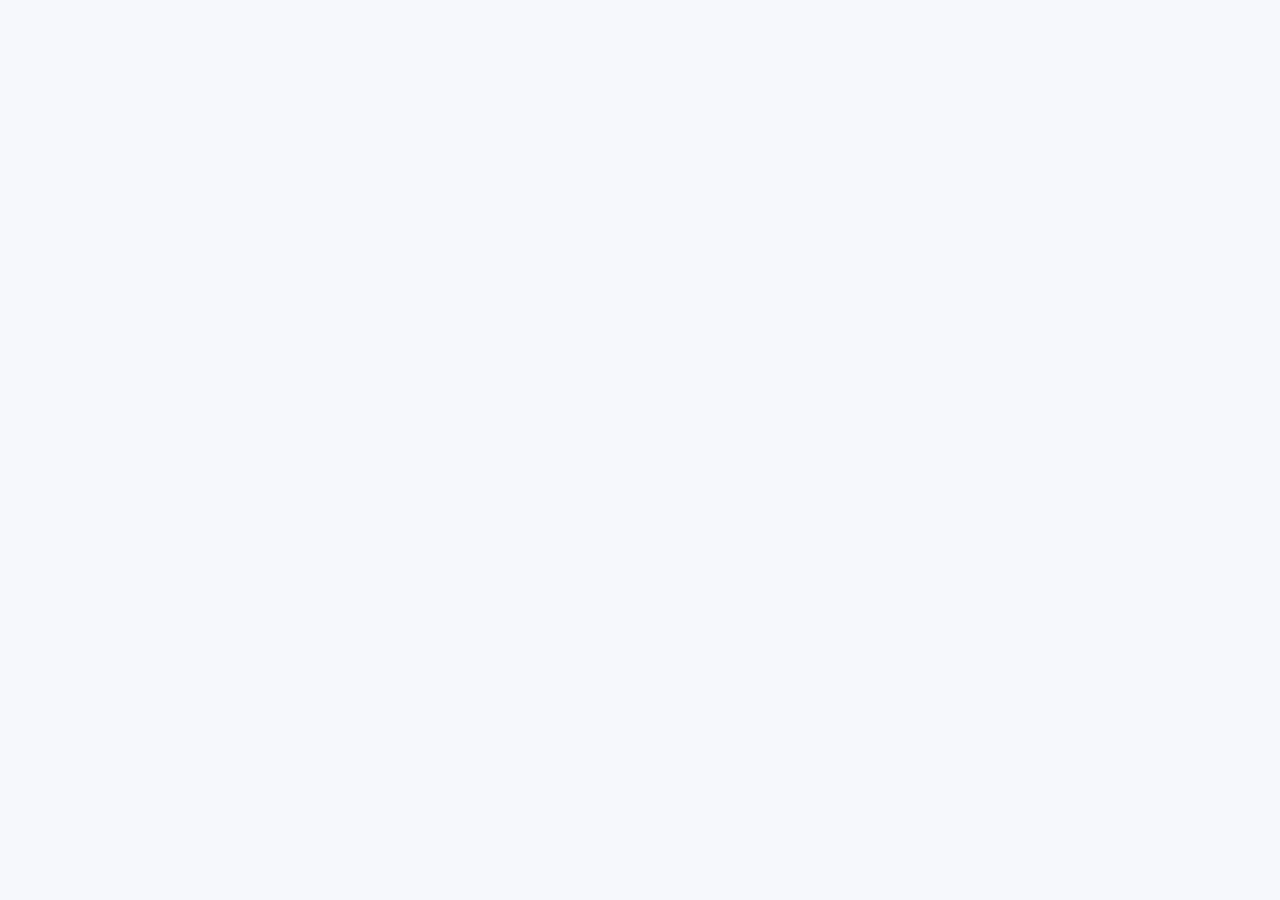
==== public/index.html @ 003044a5 "Add files via upload" ====
<!DOCTYPE html>

<html dir="rtl" lang="ar">
<head>
<style id="abu-v76-first-paint">html,body{margin:0;min-height:100%;background:#f6f8fc}#abu-startup{position:fixed;inset:0;z-index:2147483000;display:grid;place-items:center;background:#f6f8fc;color:#102a43;direction:rtl;font-family:Arial,sans-serif}#abu-startup .abu-panel{text-align:center;width:min(84vw,360px);padding:30px 18px}#abu-startup .abu-mark{width:76px;height:76px;margin:0 auto 19px;border-radius:24px;background:linear-gradient(145deg,#0b776b,#124b70);display:grid;place-items:center}#abu-startup .abu-mark svg{width:44px;height:44px;stroke:#fff;fill:none;stroke-width:1.8;stroke-linecap:round;stroke-linejoin:round}#abu-startup .abu-title{font-size:23px;font-weight:800;line-height:1.7}#abu-startup .abu-sub{font-size:13px;color:#5c7086;margin-top:5px}#abu-startup .abu-progress{height:3px;background:#dce7ee;border-radius:99px;overflow:hidden;margin:27px auto 15px;max-width:225px}#abu-startup .abu-progress:after{content:"";display:block;height:100%;width:35%;background:#0d887c;border-radius:inherit;animation:abu-v75-slide 1.25s ease-in-out infinite}#abu-startup .abu-state{font-size:12px;color:#60778c;min-height:22px}#abu-startup .abu-foot{position:absolute;bottom:max(22px,env(safe-area-inset-bottom));font-size:11px;color:#8493a5;left:0;right:0;text-align:center}@media(prefers-color-scheme:dark){html,body,#abu-startup{background:#101b2c}#abu-startup{color:#edf4fa}}@media(prefers-reduced-motion:reduce){#abu-startup .abu-progress:after{animation:none}}</style>
<link href="./manifest.webmanifest" rel="manifest"/>
<meta content="#0f172a" name="theme-color"/>
<meta content="yes" name="apple-mobile-web-app-capable"/>
<meta content="black-translucent" name="apple-mobile-web-app-status-bar-style"/>
<meta content="إدارة مخيم أبو عريبان" name="apple-mobile-web-app-title"/>
<meta charset="utf-8"/>
<meta content="width=device-width, initial-scale=1, viewport-fit=cover" name="viewport"/>
<meta content="#0f172a" name="theme-color"/>
<title>إدارة وكشف المخيمات</title>
<link rel="preload" href="./assets/fonts/MF_Tahadath_Regular.woff2" as="font" type="font/woff2" crossorigin>
<link rel="preload" href="./assets/fonts/MF_Tahadath_Bold.woff2" as="font" type="font/woff2" crossorigin>
<script id="mo-v73-device-motion">(function(){var n=navigator;var low=(typeof n.hardwareConcurrency==='number'&&n.hardwareConcurrency<=4)||(typeof n.deviceMemory==='number'&&n.deviceMemory<=2);if(low)document.documentElement.classList.add('mo-low-motion');document.addEventListener('visibilitychange',function(){document.documentElement.classList.toggle('mo-page-hidden',document.hidden)});})();</script>











</div>



























<!-- Open-source font: IBM Plex Sans Arabic, SIL OFL 1.1; official Google Fonts distribution. -->













<link rel="stylesheet" href="./assets/moood-v79-interactions.css"/>
</head>
<body>
<div aria-hidden="true" id="abConfirmBackdrop"><div aria-modal="true" id="abConfirmBox" role="dialog"><div id="abConfirmIcon"><svg class="mo-icon" aria-hidden="true" focusable="false"><use href="#mo-icon-check"></use></svg></div><div id="abConfirmTitle">تأكيد العملية</div><div id="abConfirmText"></div><div id="abConfirmActions"><button class="ab-cancel" id="abConfirmCancel">إلغاء</button><button class="ab-ok" id="abConfirmOk">متابعة</button></div></div>
<div id="abu-startup" role="status" aria-live="polite" aria-label="جار تجهيز تطبيق مخيم أبو عريبان"><div class="abu-panel"><div class="abu-mark"><svg viewBox="0 0 48 48" aria-hidden="true"><path d="M6 23 24 8l18 15M11 21v19h26V21M19 40V28h10v12"/><path d="M17 18h14"/></svg></div><div class="abu-title">مخيم أبو عريبان</div><div class="abu-sub">نظام إدارة بيانات المخيم</div><div class="abu-progress" aria-hidden="true"></div><div class="abu-state" id="abu-startup-state">جارٍ تجهيز الواجهة…</div></div><div class="abu-foot">إدارة مخيم أبو عريبان</div>
</div>
<style id="mo-v73-perf">
/* V73: paint and motion safeguards. No layout, colors, labels or data changes. */
@media (prefers-reduced-motion: reduce){
  .view.active,.local-house,.local-cloud,.local-dot,.mo-busy-indicator{animation:none!important}
}
@media (max-width:700px){
  .table tbody tr{contain:style}
}
html.mo-low-motion .view.active,html.mo-low-motion .local-house,html.mo-low-motion .local-cloud,html.mo-low-motion .local-dot{animation:none!important}
html.mo-page-hidden .local-house,html.mo-page-hidden .local-cloud,html.mo-page-hidden .local-dot{animation-play-state:paused!important}
</style><style id="local-font-faces">@font-face{font-family:"IBM Plex Sans Arabic";src:url("./assets/fonts/MF_Tahadath_Regular.woff2") format("woff2");font-weight:400 600;font-display:swap}@font-face{font-family:"IBM Plex Sans Arabic";src:url("./assets/fonts/MF_Tahadath_Bold.woff2") format("woff2");font-weight:700 900;font-display:swap}@font-face{font-family:Cairo;src:url("./assets/fonts/MF_Tahadath_Regular.woff2") format("woff2");font-display:swap}@font-face{font-family:Tajawal;src:url("./assets/fonts/MF_Tahadath_Regular.woff2") format("woff2");font-display:swap}</style><style>
:root{--bg:#f5f7fb;--card:#fff;--text:#172033;--muted:#64748b;--line:#e5e7eb;--primary:#2563eb;--primary2:#1d4ed8;--danger:#dc2626;--ok:#059669;--warn:#d97706;--shadow:0 8px 30px rgba(15,23,42,.07);--radius:18px}
*{box-sizing:border-box}body{margin:0;background:var(--bg);color:var(--text);font-family:Cairo,Tajawal,Arial,sans-serif}
button,input,select,textarea{font:inherit}button{cursor:pointer}
.app{min-height:100vh}.top{position:sticky;top:0;z-index:30;background:rgba(255,255,255,.94);border-bottom:1px solid var(--line)}
.topin{max-width:1500px;margin:auto;padding:14px 18px;display:flex;align-items:center;justify-content:space-between;gap:12px}
.brand{display:flex;align-items:center;gap:12px}.logo{width:45px;height:45px;border-radius:14px;background:linear-gradient(135deg,#2563eb,#7c3aed);color:#fff;display:grid;place-items:center;font-weight:800;font-size:20px;box-shadow:0 8px 18px #2563eb33}.brand h1{font-size:18px;margin:0}.brand small{color:var(--muted)}
.actions{display:flex;gap:8px;flex-wrap:wrap}.btn{border:1px solid var(--line);background:#fff;color:var(--text);padding:9px 13px;border-radius:11px;font-weight:700}.btn:hover{background:#f8fafc}.btn.primary{background:var(--primary);color:#fff;border-color:var(--primary)}.btn.primary:hover{background:var(--primary2)}.btn.danger{background:#fee2e2;color:#991b1b;border-color:#fecaca}.btn.ok{background:#d1fae5;color:#065f46;border-color:#a7f3d0}
.wrap{max-width:1500px;margin:auto;padding:18px}.tabs{display:flex;gap:7px;overflow:auto;padding-bottom:5px}.tab{white-space:nowrap;border:0;background:#e9eef7;padding:10px 15px;border-radius:11px;font-weight:800;color:#475569}.tab.active{background:#172033;color:#fff}
.view{display:none}.view.active{display:block}.grid{display:grid;gap:14px}.stats{grid-template-columns:repeat(4,minmax(0,1fr));margin-top:15px}.stat{background:var(--card);border:1px solid var(--line);border-radius:var(--radius);padding:18px;box-shadow:var(--shadow)}.stat .label{color:var(--muted);font-size:13px}.stat .num{font-size:28px;font-weight:800;margin-top:3px}.stat .sub{font-size:12px;color:var(--muted)}
.card{background:var(--card);border:1px solid var(--line);border-radius:var(--radius);box-shadow:var(--shadow);padding:16px;margin-top:15px}
.cardhead{display:flex;align-items:center;justify-content:space-between;gap:10px;margin-bottom:12px}.cardhead h2{font-size:17px;margin:0}.muted{color:var(--muted)}
.filters{display:grid;grid-template-columns:2fr 1fr 1fr 1fr 1fr;gap:9px}.field{display:flex;flex-direction:column;gap:5px}.field label{font-size:12px;color:var(--muted);font-weight:700}.field input,.field select,.field textarea{border:1px solid #dbe1ea;border-radius:10px;padding:10px 11px;background:#fff;outline:none}.field input:focus,.field select:focus,.field textarea:focus{border-color:#93c5fd;box-shadow:0 0 0 3px #dbeafe}.toolbar{display:flex;gap:8px;flex-wrap:wrap;align-items:center}
.tablewrap{overflow:auto;border:1px solid var(--line);border-radius:13px}.table{width:100%;border-collapse:collapse;min-width:1100px}.table th,.table td{padding:10px 9px;border-bottom:1px solid var(--line);text-align:right;vertical-align:middle;font-size:12px}.table th{background:#f8fafc;position:sticky;top:0;z-index:2;color:#475569}.table tr:hover td{background:#f8fafc}.badge{display:inline-flex;align-items:center;padding:4px 8px;border-radius:999px;font-size:11px;font-weight:800;background:#eef2ff;color:#3730a3}.badge.ok{background:#d1fae5;color:#065f46}.badge.warn{background:#fef3c7;color:#92400e}.badge.danger{background:#fee2e2;color:#991b1b}
.pager{display:flex;align-items:center;justify-content:space-between;margin-top:12px;gap:8px}.pager .pages{display:flex;gap:6px;align-items:center}.pagebtn{border:1px solid var(--line);background:#fff;padding:7px 10px;border-radius:8px}.pagebtn.active{background:#172033;color:#fff}
.chartgrid{display:grid;grid-template-columns:1fr 1fr;gap:14px}.bars{display:flex;align-items:end;gap:8px;height:180px;padding:15px 5px 5px}.bar{flex:1;background:linear-gradient(#60a5fa,#2563eb);border-radius:8px 8px 2px 2px;min-height:4px;position:relative}.bar span{position:absolute;bottom:-25px;left:50%;transform:translateX(-50%);font-size:10px;color:var(--muted);white-space:nowrap}
.dashboard-charts{display:grid;grid-template-columns:1.35fr 1fr;gap:14px;margin-top:15px}.chart-card{background:var(--card);border:1px solid var(--line);border-radius:20px;box-shadow:var(--shadow);padding:17px;overflow:hidden}.chart-wide{grid-column:1/-1}.chart-head{display:flex;align-items:flex-start;justify-content:space-between;gap:12px;margin-bottom:12px}.chart-head h2{margin:0;font-size:16px}.chart-head p{margin:3px 0 0;color:var(--muted);font-size:11px}.chart-chip{background:#eef2ff;color:#3730a3;border-radius:999px;padding:5px 9px;font-size:10px;font-weight:800;white-space:nowrap}.chart-main-grid{display:grid;grid-template-columns:1fr 1fr;gap:12px}.chart-svgbox{min-height:245px;border:1px solid #edf0f5;border-radius:16px;background:linear-gradient(180deg,#fbfdff,#f8fafc);padding:8px}.chart-svgbox svg{width:100%;height:225px;display:block}.chart-label{font-family:Cairo,Tajawal,Arial,sans-serif}.health-bars{display:grid;gap:12px;padding:8px 2px}.health-item{display:grid;gap:6px}.health-top{display:flex;justify-content:space-between;align-items:center;font-size:11px;font-weight:800}.health-track{height:10px;background:#eef2f7;border-radius:99px;overflow:hidden}.health-fill{height:100%;border-radius:99px;background:linear-gradient(90deg,#2563eb,#7c3aed);transition:width .7s ease}.status-chart{min-height:190px;display:grid;grid-template-columns:180px 1fr;align-items:center;gap:18px}.donut{width:170px;height:170px;border-radius:50%;position:relative;margin:auto;display:grid;place-items:center;background:conic-gradient(#16a34a 0 25%,#f59e0b 25% 55%,#ef4444 55% 100%);box-shadow:inset 0 0 0 1px #ffffffaa}.donut:after{content:"";width:108px;height:108px;border-radius:50%;background:var(--card);box-shadow:0 4px 15px #0000000d}.donut-center{position:absolute;z-index:2;text-align:center}.donut-center b{display:block;font-size:25px}.donut-center span{font-size:10px;color:var(--muted)}.legend{display:grid;gap:10px}.legend-row{display:flex;align-items:center;justify-content:space-between;gap:10px;font-size:11px}.legend-name{display:flex;align-items:center;gap:7px}.legend-dot{width:9px;height:9px;border-radius:50%}.legend-row b{font-size:12px}.housing-chart-summary{display:flex;align-items:baseline;gap:9px;margin:2px 0 17px}.housing-chart-summary b{font-size:27px;letter-spacing:-.5px;color:var(--text)}.housing-chart-summary span,.housing-chart-note{font-size:11px;color:var(--muted)}.housing-chart-list{display:grid;grid-template-columns:repeat(2,minmax(0,1fr));gap:17px 24px}.housing-chart-item{min-width:0}.housing-chart-label{display:flex;align-items:center;justify-content:space-between;gap:10px;margin-bottom:8px;font-size:12px}.housing-chart-name{display:flex;align-items:center;gap:8px;min-width:0;overflow-wrap:anywhere;font-weight:800}.housing-chart-name i{width:10px;height:10px;border-radius:3px;flex:0 0 auto}.housing-chart-label strong{white-space:nowrap;font-size:13px}.housing-chart-label small{font-size:10px;font-weight:500;color:var(--muted)}.housing-chart-track{height:10px;border-radius:99px;background:#edf1f6;overflow:hidden}.housing-chart-fill{height:100%;border-radius:99px;min-width:0;transition:width .35s ease}.housing-chart-percent{margin-top:5px;text-align:left;font-size:10px;color:var(--muted)}.housing-chart-note{margin:18px 0 0;line-height:1.8}@media(max-width:700px){.housing-chart-list{grid-template-columns:1fr;gap:14px}.housing-chart-summary b{font-size:23px}}@media(max-width:1000px){.dashboard-charts{grid-template-columns:1fr}.chart-wide{grid-column:auto}}@media(max-width:700px){.chart-main-grid{grid-template-columns:1fr}.status-chart{grid-template-columns:1fr}.chart-card{padding:13px}.chart-head h2{font-size:14px}.chart-svgbox{min-height:220px}.chart-svgbox svg{height:205px}}
.modal{position:fixed;inset:0;background:#0f172a88;z-index:100;display:none;align-items:center;justify-content:center;padding:15px}.modal.show{display:flex}.modalbox{background:#fff;width:min(980px,100%);max-height:94vh;overflow:auto;border-radius:20px;box-shadow:0 30px 80px #0004}.modalhead{position:sticky;top:0;background:#fff;border-bottom:1px solid var(--line);padding:15px 18px;display:flex;justify-content:space-between;align-items:center;z-index:2}.modalbody{padding:18px}.formgrid{display:grid;grid-template-columns:repeat(3,1fr);gap:10px}.span2{grid-column:span 2}.span3{grid-column:1/-1}.modalfoot{position:sticky;bottom:0;background:#fff;border-top:1px solid var(--line);padding:12px 18px;display:flex;justify-content:flex-start;gap:8px}
.familybox{border:1px solid var(--line);border-radius:14px;padding:12px;margin-top:12px}.familyrow{display:flex;justify-content:space-between;gap:10px;align-items:center}.familytitle{font-weight:800}.memberlist{margin-top:10px;display:grid;gap:6px}.member{display:flex;justify-content:space-between;gap:8px;align-items:center;background:#f8fafc;border-radius:10px;padding:8px}
.toast{position:fixed;top:max(18px,env(safe-area-inset-top));left:50%;transform:translateX(-50%) translateY(-18px) scale(.98);background:#172033;color:#fff;padding:8px 12px;border-radius:11px;opacity:0;pointer-events:none;transition:.25s;z-index:99999;font-size:12px;font-weight:700;line-height:1.35;max-width:min(88vw,360px);width:max-content;box-shadow:0 14px 40px rgba(0,0,0,.22);text-align:center}.toast.show{opacity:1;transform:translateX(-50%) translateY(0) scale(1)}
@media(max-width:760px){.toast{font-size:11px;padding:7px 10px;border-radius:10px;max-width:86vw}.tabs{display:flex!important;overflow-x:auto!important;flex-wrap:nowrap!important;gap:7px!important;padding:8px 4px!important;scrollbar-width:none}.tabs::-webkit-scrollbar{display:none}.tabs .tab{flex:0 0 auto;white-space:nowrap}.lottie-grid{grid-template-columns:1fr!important}.lottie-box{min-height:150px}.toast{top:max(14px,env(safe-area-inset-top));font-size:13px}}
.lottie-grid{display:grid;grid-template-columns:repeat(2,minmax(0,1fr));gap:14px;margin-top:15px}.lottie-box{display:flex;align-items:center;gap:16px;min-height:130px;padding:16px;border:1px solid var(--border);border-radius:18px;background:linear-gradient(135deg,#fff,#f7f9fc);overflow:hidden}.lottie-art{width:105px;height:105px;flex:0 0 105px}.lottie-copy h3{margin:0 0 5px;font-size:15px}.lottie-copy p{margin:0;line-height:1.6;font-size:12px;color:var(--muted)}
.empty{text-align:center;padding:35px;color:var(--muted)}.notice{padding:10px 12px;border-radius:11px;background:#eff6ff;color:#1e40af;font-size:12px}
@media(max-width:1000px){.stats{grid-template-columns:repeat(2,1fr)}.filters{grid-template-columns:1fr 1fr}.chartgrid{grid-template-columns:1fr}.formgrid{grid-template-columns:1fr 1fr}}
@media(max-width:600px){.wrap{padding:10px}.topin{padding:10px}.brand small{display:none}.stats{grid-template-columns:1fr 1fr}.filters{grid-template-columns:1fr}.formgrid{grid-template-columns:1fr}.span2{grid-column:auto}.btn{padding:8px 10px;font-size:12px}}
@media print{.top,.tabs,.no-print,.cardhead .actions,.actions,.filters,.pager{display:none!important}.wrap{max-width:none;padding:0}.view{display:none!important}.view.active{display:block!important}.card{box-shadow:none;border:0;padding:0}.tablewrap{border:0}.table{min-width:0}.table th,.table td{font-size:9px;padding:5px}.printhead{display:block!important}}
.printhead{display:none;text-align:center;margin-bottom:12px}.table th,.table td{text-align:center;vertical-align:middle}.printhead h1{margin:0;font-size:20px}.printhead p{margin:3px;color:#555;font-size:11px}

.familybox.family-complete{border-color:#86efac;background:#f0fdf4}
.familybox.family-partial{border-color:#fcd34d;background:#fffbeb}
.familybox.family-incomplete{border-color:#fca5a5;background:#fff7f7}
.status-dot{display:inline-flex;align-items:center;gap:6px;padding:4px 9px;border-radius:999px;font-size:11px;font-weight:800}
.status-complete{background:#dcfce7;color:#166534}
.status-partial{background:#fef3c7;color:#92400e}
.status-incomplete{background:#fee2e2;color:#991b1b}
.quality-banner{display:flex;align-items:center;justify-content:space-between;gap:10px;padding:12px 14px;border:1px solid #fecaca;background:#fff1f2;color:#991b1b;border-radius:14px;margin-top:15px}
.quality-banner.ok{border-color:#bbf7d0;background:#f0fdf4;color:#166534}
.dashboard-links{display:flex;gap:8px;flex-wrap:wrap}
.mini-stat{background:#fff;border:1px solid var(--line);border-radius:14px;padding:13px}
.mini-stat b{font-size:22px;display:block}
.condition-row{display:grid;grid-template-columns:1.2fr 1fr 1.4fr auto;gap:7px;align-items:end;margin-bottom:8px}
.issue-row{border:1px solid #fecaca;background:#fff7f7;border-radius:12px;padding:10px;margin-bottom:8px}
.issue-row.warn{border-color:#fde68a;background:#fffbeb}
.lock-overlay{position:fixed;inset:0;background:#0f172a;z-index:9999;display:none;align-items:center;justify-content:center;padding:18px}
.lock-overlay.show{display:flex}
.lock-box{width:min(430px,100%);background:#fff;border-radius:22px;padding:24px;box-shadow:0 30px 90px #0007;text-align:center}
.lock-box .lock-icon{width:58px;height:58px;border-radius:18px;background:#172033;color:#fff;display:grid;place-items:center;margin:0 auto 12px;font-size:25px}
@media(max-width:700px){.condition-row{grid-template-columns:1fr 1fr}.condition-row .condition-value{grid-column:1/-1}.condition-row button{grid-column:1/-1}}


.family-print-area{display:none}
.family-print-area table{width:100%;border-collapse:collapse;table-layout:auto}
.family-print-area th,.family-print-area td{border:1px solid #333;padding:5px 7px;text-align:center;vertical-align:middle;font-size:10px;white-space:normal}
.family-print-area th{font-weight:800;background:#eee}
.family-print-area .family-only-head td{font-size:12px;padding:9px}
@media print{
  body.family-printing *{visibility:hidden!important}
  body.family-printing #familyPrintArea,
  body.family-printing #familyPrintArea *{visibility:visible!important}
  body.family-printing #familyPrintArea{display:block!important;position:absolute;inset:0;width:100%;padding:8mm;box-sizing:border-box}
  body.family-printing .family-print-area .printhead{display:block!important}
  body.family-printing .family-print-area table{page-break-inside:auto}
  body.family-printing .family-print-area tr{page-break-inside:avoid;page-break-after:auto}
  body.family-printing .family-print-area th{background:#eee!important;-webkit-print-color-adjust:exact;print-color-adjust:exact}
}


/* V36 mobile fixes */
.modal{z-index:10050!important}
@media(max-width:700px){
  .modal{z-index:10050!important}
  .modalbox{padding-bottom:0!important}
  .modalfoot{margin-bottom:0!important}
  body{padding-bottom:82px!important}
}

/* V38 — موحّد مؤشر البحث التفاعلي في كل حقول البحث */
.search-loading-wrap{position:relative;display:block}
.search-loading-wrap .search-loading-spinner{position:absolute;inset-inline-end:12px;top:50%;width:16px;height:16px;margin-top:-8px;border:2px solid rgba(100,116,139,.22);border-top-color:currentColor;border-radius:50%;animation:abuSearchSpin 1.05s linear infinite;display:none;pointer-events:none;z-index:5}
.search-loading-wrap.is-searching .search-loading-spinner{display:block}
.search-loading-wrap.is-searching input,.search-loading-wrap.is-searching select{padding-inline-end:38px!important}
@keyframes abuSearchSpin{to{transform:rotate(360deg)}}
@media(prefers-reduced-motion:reduce){.search-loading-wrap .search-loading-spinner{animation-duration:1.8s}}

.report-option-grid{display:grid;grid-template-columns:repeat(auto-fit,minmax(220px,1fr));gap:8px;margin:8px 0 10px}
.report-option{display:flex;align-items:flex-start;gap:8px;padding:10px 12px;border:1px solid #dfe5ec;border-radius:12px;background:#f8fafc;cursor:pointer;transition:.2s ease}
.report-option:hover{transform:translateY(-1px);box-shadow:0 4px 14px rgba(15,23,42,.06)}
.report-option input{margin-top:3px;accent-color:#0f172a}
.report-option span{font-weight:800;color:#172033;display:block}
.report-option small{display:block;color:#64748b;font-size:11px;margin-top:2px}
@media(max-width:600px){.report-option-grid{grid-template-columns:1fr}.report-option{padding:9px 10px}}

.display-login-overlay{position:fixed;inset:0;z-index:100000;display:flex;align-items:center;justify-content:center;padding:18px;overflow:auto;background:#07111f}
.display-login-overlay:before{content:"";position:absolute;inset:0;background:radial-gradient(circle at 15% 20%,rgba(37,99,235,.18),transparent 34%),radial-gradient(circle at 85% 80%,rgba(14,165,233,.11),transparent 32%),linear-gradient(135deg,#07111f 0%,#0b1627 52%,#07101c 100%);pointer-events:none}
.display-login-overlay[hidden]{display:none}.display-auth-locked{overflow:hidden!important}.display-auth-locked> :not(#displayLoginOverlay){display:none!important}
.display-login-shell{position:relative;z-index:1;width:min(440px,100%);margin:auto}
.display-login-box{position:relative;width:100%;box-sizing:border-box;padding:30px;border:1px solid rgba(255,255,255,.10);border-radius:28px;background:rgba(255,255,255,.97);box-shadow:0 30px 90px rgba(0,0,0,.42);text-align:right;direction:rtl;animation:displayLoginIn .38s cubic-bezier(.2,.8,.2,1)}
.display-login-brand{display:flex;align-items:center;gap:13px;margin-bottom:18px}.display-login-mark{width:56px;height:56px;flex:0 0 56px;border-radius:17px;background:linear-gradient(145deg,#172b46,#0d1a2c);color:#fff;display:grid;place-items:center;box-shadow:0 12px 25px rgba(15,23,42,.18)}.display-login-mark svg{width:28px;height:28px}
.display-login-kicker{font-size:10px;font-weight:800;letter-spacing:.08em;color:#64748b;margin-bottom:3px}.display-login-box h1{font-size:23px;line-height:1.35;margin:0;color:#0f172a}.display-login-box .login-subtitle{color:#667085;font-size:12px;line-height:1.85;margin:0 0 21px}
.display-login-form{display:grid;gap:13px}.display-login-field{position:relative}.display-login-field label{display:block;font-size:12px;font-weight:800;color:#334155;margin:0 0 7px}.display-login-input-wrap{position:relative}
.display-login-input-wrap input{display:block;width:100%;height:50px;box-sizing:border-box;padding:0 43px 0 44px;border:1px solid #dbe3ed;border-radius:14px;background:#f8fafc;color:#0f172a;outline:none;font:inherit;font-size:15px;direction:ltr;text-align:left;transition:border-color .2s,box-shadow .2s,background .2s}.display-login-input-wrap input:focus{border-color:#2563eb;background:#fff;box-shadow:0 0 0 4px rgba(37,99,235,.10)}
.display-login-input-icon{position:absolute;right:13px;top:50%;transform:translateY(-50%);width:20px;height:20px;color:#64748b;pointer-events:none}.display-login-input-icon svg{width:100%;height:100%}
.display-login-toggle{position:absolute;left:5px;top:5px;width:40px;height:40px;border:0;border-radius:11px;background:transparent;color:#64748b;display:grid;place-items:center;cursor:pointer}.display-login-toggle:hover{background:#eef2f7;color:#0f172a}.display-login-toggle:focus-visible{outline:3px solid rgba(37,99,235,.22);outline-offset:1px}
.display-login-submit{position:relative;width:100%;height:51px;border:0;border-radius:14px;margin-top:3px;background:linear-gradient(135deg,#172b46,#0f1d31);color:#fff;font:inherit;font-weight:800;cursor:pointer;box-shadow:0 10px 22px rgba(15,29,49,.18);transition:transform .2s,box-shadow .2s,opacity .2s}.display-login-submit:hover{transform:translateY(-1px);box-shadow:0 13px 27px rgba(15,29,49,.24)}.display-login-submit:active{transform:translateY(0)}.display-login-submit:disabled{cursor:not-allowed;opacity:.72;transform:none}
.display-login-submit-inner{display:flex;align-items:center;justify-content:center;gap:9px}.display-login-spinner{display:none;width:17px;height:17px;border:2px solid rgba(255,255,255,.28);border-top-color:#fff;border-radius:50%;animation:displayLoginSpin .85s linear infinite}.display-login-submit.loading .display-login-spinner{display:block}
.display-login-error{display:none;min-height:0;margin:0;padding:10px 12px;border-radius:12px;background:#fff1f2;border:1px solid #fecdd3;color:#9f1239;font-size:11px;line-height:1.7;animation:displayLoginError .22s ease}.display-login-error.show{display:block}.display-login-error:before{content:"!";display:inline-grid;place-items:center;width:18px;height:18px;margin-left:6px;border-radius:50%;background:#be123c;color:#fff;font-weight:900;vertical-align:-4px}
.display-login-status{display:flex;align-items:center;justify-content:center;gap:7px;margin-top:15px;color:#64748b;font-size:10px}.display-login-status-dot{width:7px;height:7px;border-radius:50%;background:#94a3b8;box-shadow:0 0 0 4px rgba(148,163,184,.12)}.display-login-status.online .display-login-status-dot{background:#16a34a;box-shadow:0 0 0 4px rgba(22,163,74,.12)}.display-login-status.offline .display-login-status-dot{background:#dc2626;box-shadow:0 0 0 4px rgba(220,38,38,.10)}
.display-login-rights{margin-top:19px;text-align:center;color:#98a2b3;font-size:10px}.display-login-rights b{color:#344054}
.display-login-welcome{position:fixed;z-index:99998;inset:0;display:grid;place-items:center;padding:20px;background:rgba(7,17,31,.35);backdrop-filter:blur(4px);animation:displayWelcomeFade .25s ease}.display-login-welcome-card{width:min(350px,100%);padding:26px;border-radius:22px;background:#fff;text-align:center;box-shadow:0 25px 80px rgba(0,0,0,.25)}.display-login-welcome-check{width:50px;height:50px;margin:0 auto 12px;border-radius:50%;display:grid;place-items:center;background:#dcfce7;color:#166534;font-weight:900}.display-login-welcome-card b{display:block;font-size:19px;color:#0f172a;margin-top:4px}.display-login-welcome-card small{display:block;color:#64748b;margin-top:7px}
@keyframes displayLoginIn{from{opacity:0;transform:translateY(10px) scale(.985)}to{opacity:1;transform:none}}@keyframes displayLoginSpin{to{transform:rotate(360deg)}}@keyframes displayLoginError{from{opacity:0;transform:translateY(-3px)}to{opacity:1;transform:none}}@keyframes displayWelcomeFade{from{opacity:0}to{opacity:1}}
@media(max-width:520px){.display-login-overlay{padding:12px}.display-login-box{padding:23px 19px;border-radius:22px}.display-login-box h1{font-size:20px}.display-login-mark{width:50px;height:50px;flex-basis:50px}.display-login-input-wrap input{height:48px}}
@media(orientation:landscape) and (max-height:560px){.display-login-overlay{align-items:flex-start}.display-login-shell{padding:10px 0}.display-login-box{padding:18px 22px}.display-login-brand{margin-bottom:10px}.display-login-box .login-subtitle{margin-bottom:12px}.display-login-form{gap:9px}.display-login-status{margin-top:9px}.display-login-rights{margin-top:9px}}
@media(prefers-reduced-motion:reduce){.display-login-box,.display-login-error,.display-login-welcome{animation:none}.display-login-spinner{animation-duration:1.4s}}
.display-accounts-list{display:grid;gap:9px;margin-top:10px}.display-account-row{border:1px solid var(--line);border-radius:13px;padding:11px;display:grid;grid-template-columns:1fr auto;gap:10px;align-items:center}.display-account-row.disabled{opacity:.65;background:#f8fafc}.display-account-main b{display:block}.display-account-main small{color:var(--muted)}.display-account-actions{display:flex;gap:6px;flex-wrap:wrap;justify-content:flex-end}.display-account-actions .btn{font-size:11px;padding:7px 9px}.display-welcome{position:fixed;z-index:99998;left:50%;top:50%;transform:translate(-50%,-50%);background:#111827;color:#fff;padding:24px 30px;border-radius:20px;text-align:center;box-shadow:0 25px 80px #0006;min-width:min(360px,calc(100vw - 40px));animation:displayWelcomeIn .35s ease}.display-welcome b{font-size:21px;display:block;margin-top:5px}.display-welcome small{display:block;color:#cbd5e1;margin-top:8px}@keyframes displayWelcomeIn{from{opacity:0;transform:translate(-50%,-46%) scale(.96)}to{opacity:1;transform:translate(-50%,-50%) scale(1)}}

.dist-workflow-pill{display:inline-block;padding:5px 8px;border-radius:999px;font-size:10px;font-weight:800;line-height:1.6;white-space:normal}.dist-workflow-pill.done{background:#dcfce7;color:#166534}.dist-workflow-pill.legacy{background:#f1f5f9;color:#475569}.dist-workflow-date{display:block;color:#64748b;font-size:10px;margin-top:4px}

/* V62 — hardened offline distribution queue; scoped to distributions only */
.dist-campaign-check{border:1px solid #dbeafe;background:linear-gradient(145deg,#fff 0%,#f7fbff 100%);border-radius:18px;padding:16px;margin:12px 0 16px;box-shadow:0 5px 18px rgba(37,99,235,.06)}
.dist-campaign-check-head{display:flex;align-items:flex-start;justify-content:space-between;gap:12px;margin-bottom:13px}.dist-campaign-check-head h3{margin:0;font-size:16px}.dist-campaign-check-head p{margin:4px 0 0;font-size:12px;color:var(--muted);line-height:1.7}.dist-campaign-mark{flex-shrink:0;background:#e0ecff;color:#1d4ed8;border-radius:999px;padding:6px 9px;font-size:10px;font-weight:800}
.dist-campaign-check-fields{display:grid;grid-template-columns:minmax(0,1.4fr) minmax(0,1fr) auto;gap:10px;align-items:end}.dist-campaign-check .field input{min-height:48px;width:100%;font-size:16px}.dist-campaign-check .field small{font-size:10px;color:var(--muted);line-height:1.6}.dist-campaign-check-btn{min-height:48px;white-space:nowrap;padding-inline:18px}
.dist-campaign-matches{display:grid;grid-template-columns:repeat(2,minmax(0,1fr));gap:8px;margin-top:10px}.dist-campaign-match{display:flex;align-items:center;justify-content:space-between;gap:10px;text-align:right;width:100%;padding:12px;border:1px solid #dbe3ef;border-radius:13px;background:#fff;color:var(--text);min-height:56px}.dist-campaign-match b{display:block;font-size:12px}.dist-campaign-match small{display:block;color:var(--muted);font-size:10px;margin-top:3px}.dist-campaign-match:active{background:#eff6ff;border-color:#93c5fd}
.dist-campaign-result{display:flex;gap:11px;align-items:flex-start;margin-top:12px;padding:13px;border:1px solid #e2e8f0;border-radius:14px;background:#fff}.dist-campaign-result.is-eligible{border-color:#a7f3d0;background:#f0fdf4}.dist-campaign-result.is-blocked{border-color:#fecaca;background:#fff7f7}.dist-campaign-result-icon{display:grid;place-items:center;flex:0 0 34px;width:34px;height:34px;border-radius:11px;background:#e2e8f0;font-weight:900}.dist-campaign-result.is-eligible .dist-campaign-result-icon{background:#d1fae5;color:#047857}.dist-campaign-result.is-blocked .dist-campaign-result-icon{background:#fee2e2;color:#b91c1c}.dist-campaign-result b{font-size:13px}.dist-campaign-result p{margin:4px 0 0;font-size:11px;line-height:1.7;color:var(--muted);overflow-wrap:anywhere}.dist-campaign-result .btn{margin-top:9px;min-height:44px}.dist-campaign-type-summary{display:grid;grid-template-columns:repeat(4,minmax(0,1fr));gap:8px;margin-top:10px}.dist-campaign-summary-item{border:1px solid #e5eaf2;border-radius:12px;background:#fff;padding:10px}.dist-campaign-summary-item span{display:block;font-size:10px;color:var(--muted)}.dist-campaign-summary-item b{display:block;font-size:20px;margin-top:3px}.dist-campaign-summary-item.warning{border-color:#f59e0b;background:#fffbeb}.dist-campaign-summary-item.warning b{color:#b45309}.dist-campaign-legacy-warning{grid-column:1/-1;margin:0;padding:9px 11px;border:1px solid #fcd34d;border-radius:10px;background:#fffbeb;color:#92400e;font-size:11px;line-height:1.7}
#distModal .dist-modal-foot .btn,#distBulkModal .modalfoot .btn,#distBulkRegisterModal .modalfoot .btn{min-height:46px}
@media(max-width:700px){#distributions .card{padding:11px;border-radius:15px}#distributions .cardhead{align-items:flex-start;flex-direction:column}#distributions .cardhead>.actions{display:grid;grid-template-columns:1fr 1fr;width:100%}#distributions .cardhead>.actions .btn{min-height:46px;padding:10px 8px}#distributions .dist-stats{grid-template-columns:repeat(2,minmax(0,1fr));gap:8px}#distributions .dist-stat{padding:11px;border-radius:13px}#distributions .dist-stat b{font-size:22px}#distributions .dist-filters{display:grid;grid-template-columns:1fr!important;gap:10px}#distributions .dist-filters .field input,#distributions .dist-filters .field select{min-height:46px;font-size:16px}#distributions .dist-insight{align-items:flex-start}#distributions .dist-campaign-check{padding:12px;border-radius:15px}#distributions .dist-campaign-check-head{display:block}#distributions .dist-campaign-mark{display:inline-flex;margin-top:8px}#distributions .dist-campaign-check-fields{grid-template-columns:1fr;gap:10px}#distributions .dist-campaign-check-btn{width:100%;min-height:48px}#distributions .dist-campaign-matches{grid-template-columns:1fr}#distributions .dist-campaign-type-summary{grid-template-columns:repeat(2,minmax(0,1fr));gap:6px}#distributions .dist-campaign-summary-item{padding:8px}#distributions .dist-campaign-summary-item b{font-size:18px}#distributions .dist-coverage.card{padding:11px!important}#distributions .dist-coverage .filters{grid-template-columns:1fr!important}#distributions .dist-coverage .actions{display:grid;grid-template-columns:1fr;width:100%}#distributions .dist-coverage .actions .btn{min-height:46px;width:100%}#distributions .tablewrap{max-width:100%;overscroll-behavior-x:contain}#distributions .dist-table{min-width:850px}#distModal.modal,#distBulkModal.modal,#distBulkRegisterModal.modal{padding:0;align-items:flex-end}#distModal .modalbox,#distBulkModal .modalbox,#distBulkRegisterModal .modalbox{width:100%;max-width:none!important;max-height:94dvh;border-radius:18px 18px 0 0;padding-bottom:env(safe-area-inset-bottom)}#distModal .modalhead,#distBulkModal .modalhead,#distBulkRegisterModal .modalhead{padding:13px 14px}#distModal .modalbody,#distBulkModal .modalbody,#distBulkRegisterModal .modalbody{padding:12px;overflow-x:hidden}#distModal .formgrid,#distBulkModal .formgrid,#distBulkRegisterModal .formgrid{grid-template-columns:1fr;gap:11px}#distModal .span2,#distModal .span3,#distBulkModal .span2,#distBulkModal .span3,#distBulkRegisterModal .span2,#distBulkRegisterModal .span3{grid-column:auto}#distModal .field input,#distModal .field select,#distModal .field textarea,#distBulkModal .field input,#distBulkModal .field select,#distBulkRegisterModal .field input,#distBulkRegisterModal .field select{min-height:46px;font-size:16px;width:100%}#distModal .modalfoot,#distBulkModal .modalfoot,#distBulkRegisterModal .modalfoot{display:grid;grid-template-columns:1fr;padding:10px 12px;gap:8px}#distModal .modalfoot .btn,#distBulkModal .modalfoot .btn,#distBulkRegisterModal .modalfoot .btn{width:100%;min-height:48px}.dist-campaign-match{min-height:60px}}



/* V70.2: continuous subtle shine for the live housing and health charts */
.bars{align-items:flex-end;gap:clamp(8px,2vw,16px);padding:18px 8px 34px;overflow:visible}
.bars .bar.chart-bar{background:linear-gradient(180deg,var(--bar-start,#60a5fa),var(--bar-end,#2563eb));box-shadow:0 5px 14px color-mix(in srgb,var(--bar-end,#2563eb) 18%,transparent);animation:chartBarRise .8s cubic-bezier(.18,.8,.25,1) both;animation-delay:var(--bar-delay,0ms);transform-origin:bottom;transition:filter .2s ease,box-shadow .2s ease,transform .2s ease}
.bars .bar.chart-bar:hover,.bars .bar.chart-bar:focus-visible{filter:saturate(1.2) brightness(1.06);box-shadow:0 8px 18px color-mix(in srgb,var(--bar-end,#2563eb) 28%,transparent);transform:translateY(-3px) scaleX(1.025);outline:2px solid color-mix(in srgb,var(--bar-end,#2563eb) 35%,transparent);outline-offset:3px}
.bars .bar.chart-bar span{font-weight:800;transition:color .2s ease}
.bars .bar.chart-bar:hover span,.bars .bar.chart-bar:focus-visible span{color:var(--text)}
.bar-glint{position:absolute;inset:0 0 auto;height:35%;border-radius:inherit;background:linear-gradient(180deg,#ffffff75,transparent);pointer-events:none}
@media(prefers-reduced-motion:reduce){.bars .bar.chart-bar{animation:none!important;transition:none!important}}

/* V70 — animated, touch-friendly charts */
.chart-svgbox{position:relative;transition:transform .22s ease,border-color .22s ease,box-shadow .22s ease}
.chart-svgbox:hover{border-color:#bfdbfe;box-shadow:0 10px 26px rgba(37,99,235,.08)}
.chart-svgbox svg{overflow:visible}
.chart-svgbox svg .chart-segment{cursor:pointer;transform-box:fill-box;transform-origin:center;transition:filter .22s ease,opacity .22s ease,transform .22s ease;outline:none}
.chart-svgbox svg .chart-segment:hover,.chart-svgbox svg .chart-segment:focus-visible{filter:brightness(1.08) drop-shadow(0 4px 5px rgba(37,99,235,.22));transform:scale(1.025)}
.chart-svgbox svg .chart-bar{transform-box:fill-box;transform-origin:bottom;animation:chartBarRise .75s cubic-bezier(.2,.75,.2,1) both;cursor:pointer;transition:filter .2s ease}
.chart-svgbox svg .chart-bar:hover,.chart-svgbox svg .chart-bar:focus-visible{filter:brightness(1.12) drop-shadow(0 3px 4px rgba(8,145,178,.25));outline:none}
.chart-svgbox svg .chart-bar-label{opacity:0;animation:chartLabelIn .4s ease .35s forwards}
.health-item,.housing-chart-item{animation:chartItemIn .45s both;animation-delay:calc(var(--chart-i,0) * 65ms)}
.health-fill,.housing-chart-fill{transform-origin:right center;animation:chartFillIn .85s cubic-bezier(.2,.75,.2,1) both}
.donut{animation:chartDonutIn .7s cubic-bezier(.2,.75,.2,1) both;transition:filter .2s ease,transform .2s ease}
.donut:hover{filter:drop-shadow(0 8px 12px rgba(22,163,74,.14));transform:scale(1.025)}
.legend-row{padding:4px 6px;border-radius:8px;transition:background .18s ease,transform .18s ease}
.legend-row:hover{background:rgba(148,163,184,.12);transform:translateX(-2px)}
.housing-chart-item{cursor:default}
.housing-chart-item:hover .housing-chart-fill{filter:brightness(1.1)}

/* V70.3 — visible animated sheen + touch feedback on dashboard charts */
.housing-chart-track,.health-track{position:relative;isolation:isolate;overflow:hidden;cursor:pointer;transition:box-shadow .22s ease,transform .22s ease;touch-action:manipulation}
.housing-chart-fill,.health-fill{position:relative;overflow:hidden;min-width:0}
.housing-chart-fill::after,.health-fill::after{content:"";position:absolute;top:-35%;bottom:-35%;left:-55%;width:42%;border-radius:inherit;background:linear-gradient(105deg,transparent 0%,rgba(255,255,255,.16) 28%,rgba(255,255,255,.92) 50%,rgba(255,255,255,.2) 72%,transparent 100%);transform:skewX(-18deg);animation:chartShimmer 2.6s linear infinite;animation-delay:calc(var(--chart-i,0) * 120ms);pointer-events:none;will-change:left,opacity}
.housing-chart-item:hover .housing-chart-track,.housing-chart-item:focus-within .housing-chart-track,.housing-chart-item.is-chart-active .housing-chart-track,.health-item:hover .health-track,.health-item:focus-within .health-track,.health-item.is-chart-active .health-track{box-shadow:0 0 0 3px rgba(59,130,246,.16),0 4px 14px rgba(37,99,235,.12);transform:translateY(-1px)}
.housing-chart-item:active .housing-chart-fill,.health-item:active .health-fill,.housing-chart-item.is-chart-active .housing-chart-fill,.health-item.is-chart-active .health-fill{filter:brightness(1.16)}
.housing-chart-item,.health-item{cursor:pointer;outline:none;-webkit-tap-highlight-color:transparent}
.chart-touch-detail{margin-top:7px;padding:7px 10px;border-radius:9px;background:rgba(37,99,235,.08);color:var(--text,#172033);font-size:11px;font-weight:700;line-height:1.6;animation:chartItemIn .2s ease both}.chart-touch-detail[hidden]{display:none}
.housing-chart-item:focus-visible,.health-item:focus-visible{outline:2px solid #60a5fa;outline-offset:5px;border-radius:10px}
@keyframes chartShimmer{0%{left:-55%;opacity:0}12%{opacity:.95}68%{left:115%;opacity:.8}78%,100%{left:115%;opacity:0}}
@media(prefers-reduced-motion:reduce){.housing-chart-fill::after,.health-fill::after{animation:none!important}.housing-chart-item,.health-item{transition:none!important}}
@keyframes chartBarRise{from{transform:scaleY(.05);opacity:.45}to{transform:scaleY(1);opacity:1}}
@keyframes chartLabelIn{to{opacity:1}}
@keyframes chartItemIn{from{opacity:0;transform:translateY(7px)}to{opacity:1;transform:translateY(0)}}
@keyframes chartFillIn{from{transform:scaleX(.03);opacity:.5}to{transform:scaleX(1);opacity:1}}
@keyframes chartDonutIn{from{opacity:.4;transform:scale(.86) rotate(-18deg)}to{opacity:1;transform:scale(1) rotate(0)}}
@media(prefers-reduced-motion:reduce){.chart-svgbox,.chart-svgbox svg .chart-segment,.chart-svgbox svg .chart-bar,.health-item,.housing-chart-item,.health-fill,.housing-chart-fill,.donut,.legend-row{animation:none!important;transition:none!important}}


/* صندوق المخيم: تصميم متجاوب للموبايل دون التأثير على التبويبات الأخرى */
#campFund{min-width:0;max-width:100%;overflow-x:clip}#campFund .fund-head{display:flex;justify-content:space-between;align-items:center;gap:12px;flex-wrap:wrap;margin:8px 0 16px}#campFund .fund-head h2{font-size:clamp(19px,3vw,25px);line-height:1.55;margin:0;color:#172033}#campFund .fund-head p{margin:4px 0 0;color:#64748b;font-size:13px;line-height:1.8}#campFund .fund-rate{background:#eaf2ff;color:#1d4ed8;padding:8px 12px;border-radius:12px;font-weight:800;font-size:13px}#campFund .fund-panel{padding:clamp(13px,3vw,22px);margin-top:0;min-width:0}#campFund .fund-toolbar{display:flex;align-items:end;gap:10px;flex-wrap:wrap;margin-bottom:18px}#campFund .fund-field{display:flex;flex-direction:column;gap:6px;min-width:0}#campFund .fund-field label{font-size:13px;font-weight:800;color:#334155;line-height:1.6}#campFund .fund-field input{display:block;width:100%;max-width:100%;min-width:0;min-height:44px;padding:10px 12px;border:1px solid #cbd5e1;border-radius:11px;background:white;color:#172033;font-size:14px}#campFund .fund-field input:focus{outline:2px solid #93c5fd;outline-offset:1px}#campFund .fund-toolbar>.fund-field{min-width:185px}#campFund .fund-toolbar .btn{min-height:44px;white-space:normal;line-height:1.5}#campFund .fund-stats{display:grid;grid-template-columns:repeat(3,minmax(0,1fr));gap:10px;margin:12px 0 22px}#campFund .fund-stat{padding:14px 12px;border:1px solid #e2e8f0;border-radius:14px;background:#f8fafc;min-width:0}#campFund .fund-stat span{display:block;font-size:12px;color:#64748b;font-weight:700;margin-bottom:5px}#campFund .fund-stat strong{display:block;font-size:clamp(18px,2.7vw,25px);font-weight:800;overflow-wrap:anywhere;line-height:1.5;font-variant-numeric:tabular-nums}#campFund .fund-subtitle{font-size:17px;margin:10px 0 13px}#campFund .fund-form{display:grid;grid-template-columns:minmax(0,2fr) minmax(120px,1fr) minmax(0,1.5fr);gap:12px;align-items:end}#campFund .fund-hint{font-size:13px;color:#64748b;line-height:1.9;margin:14px 0}#campFund .fund-message{line-height:1.8;font-size:13px;font-weight:700;overflow-wrap:anywhere}#campFund .fund-table-scroll{width:100%;max-width:100%;overflow-x:auto;-webkit-overflow-scrolling:touch;border:1px solid #e2e8f0;border-radius:12px}#campFund .fund-table{width:100%;min-width:650px;border-collapse:collapse}#campFund .fund-table th,#campFund .fund-table td{padding:11px 9px;text-align:right;border-bottom:1px solid #e2e8f0;font-size:12px}#campFund .fund-table th{background:#f1f5f9;color:#334155;font-weight:800}#campFund .fund-table .btn{white-space:nowrap}
@media(max-width:720px){#campFund .fund-head{align-items:flex-start}#campFund .fund-head h2{font-size:19px}#campFund .fund-toolbar{display:grid;grid-template-columns:1fr 1fr;gap:9px}#campFund .fund-toolbar>.fund-field{grid-column:1/-1;min-width:0}#campFund .fund-toolbar .btn{width:100%;padding:10px 7px;font-size:12px}#campFund .fund-stats{grid-template-columns:repeat(2,minmax(0,1fr));gap:9px}#campFund .fund-stat{padding:12px 10px}#campFund .fund-stat strong{font-size:21px}#campFund .fund-form{grid-template-columns:1fr}#campFund .fund-field input{font-size:16px}#campFund .fund-panel{padding:13px}#campFund .fund-hint{font-size:12px}}
@media(max-width:350px){#campFund .fund-toolbar{grid-template-columns:1fr}#campFund .fund-toolbar>.fund-field{grid-column:auto}#campFund .fund-stats{grid-template-columns:1fr 1fr}#campFund .fund-stat strong{font-size:18px}}

/* صندوق المخيم — تصميم V2 مخصص للموبايل والكمبيوتر */
#campFund{--fund-ink:#172c48;--fund-blue:#2456d3;--fund-border:#e1e8f1;--fund-bg:#f6f9fe;font-family:inherit}
#campFund .fund-head{background:linear-gradient(120deg,#16396d,#2458d1);padding:22px;border-radius:22px;color:white;margin-bottom:15px;box-shadow:0 8px 25px #16439a24}
#campFund .fund-head h2,#campFund .fund-head p{color:white!important}#campFund .fund-head p{opacity:.87}
#campFund .fund-rate{background:#ffffff24;color:white;border:1px solid #ffffff50}
#campFund .fund-panel{border-radius:22px!important;box-shadow:0 5px 20px #19395b0b!important}
#campFund .fund-stats{display:grid!important;grid-template-columns:repeat(3,minmax(0,1fr))!important;gap:12px!important;margin:16px 0 22px!important;white-space:normal!important}
#campFund .fund-stat{display:flex!important;flex-direction:column!important;justify-content:center;gap:6px;min-width:0;padding:18px 14px!important;border-radius:16px!important;background:#f5f8ff!important;border:1px solid var(--fund-border)!important;line-height:1.45!important}
#campFund .fund-stat span{display:block!important;margin:0!important;font-size:13px!important;color:#56677f!important;font-weight:700!important;white-space:normal!important}
#campFund .fund-stat strong{display:block!important;font-size:clamp(18px,2.6vw,27px)!important;line-height:1.4!important;color:#172c48!important;white-space:normal!important;overflow-wrap:anywhere!important}
#campFund .fund-stat:nth-child(2){background:#effaf3!important;border-color:#d0eedb!important}#campFund .fund-stat:nth-child(2) strong{color:#167a42!important}
#campFund .fund-stat:nth-child(4){background:#fff8ed!important;border-color:#f6e7cc!important}#campFund .fund-stat:nth-child(4) strong{color:#a15c16!important}
#campFund .fund-toolbar{display:grid!important;grid-template-columns:minmax(0,1fr) auto!important;align-items:end!important;gap:12px!important}
#campFund .fund-toolbar .fund-field{min-width:0!important}
#campFund .fund-field input,#campFund .fund-field select{width:100%!important;min-height:48px!important;padding:11px 13px!important;border:1px solid #ccd7e5!important;border-radius:13px!important;background:#fff!important;color:#1c2b42!important;box-sizing:border-box!important;font-size:16px!important}
#campFund .fund-field label{display:block!important;font-size:14px!important;font-weight:800!important;margin-bottom:4px!important}
#campFund .fund-toolbar .btn{min-height:48px!important;border-radius:13px!important}
#campFund .fund-form{display:grid!important;grid-template-columns:repeat(2,minmax(0,1fr))!important;gap:13px!important}
#campFund .fund-form .fund-search{grid-column:1/-1!important}
#campFund .fund-section-title{display:flex;justify-content:space-between;align-items:baseline;gap:10px;flex-wrap:wrap;margin:22px 0 15px;border-bottom:1px solid #e7edf5;padding-bottom:12px}
#campFund .fund-section-title span{font-size:19px;font-weight:900;color:var(--fund-ink)}#campFund .fund-section-title small{font-size:12px;color:#68798d}
#campFund .fund-progress{padding:15px;border:1px solid #e0e8f3;background:#f8faff;border-radius:15px}
#campFund .fund-progress-head{display:flex;justify-content:space-between;margin-bottom:10px;font-size:13px;color:#31445f}
#campFund .fund-progress-track{height:10px;background:#e2e9f4;border-radius:20px;overflow:hidden}
#campFund #fundProgressBar{height:100%;width:0;background:linear-gradient(90deg,#1c9e64,#37c88d);border-radius:20px;transition:width .25s}
#campFund .fund-export-panel{background:#f8faff;border:1px solid #e0e8f3;border-radius:18px;padding:15px;margin:20px 0 14px}
#campFund .fund-export-panel .fund-section-title{margin:0 0 14px}
#campFund .fund-export-controls{display:grid;grid-template-columns:repeat(2,minmax(0,1fr));gap:12px;align-items:end}
#campFund .fund-export-button{grid-column:1/-1;min-height:48px;border-radius:13px;font-weight:800}
#campFund .fund-export-count{font-size:12px;color:#56677f;margin:10px 0 0}
#campFund .fund-table-scroll{margin-top:14px}
@media(max-width:720px){#campFund .fund-head{padding:17px!important}#campFund .fund-head h2{font-size:19px!important}#campFund .fund-panel{padding:14px!important}#campFund .fund-stats{grid-template-columns:repeat(2,minmax(0,1fr))!important;gap:9px!important}#campFund .fund-stat{padding:13px 11px!important;min-height:78px!important}#campFund .fund-stat strong{font-size:21px!important}#campFund .fund-toolbar{grid-template-columns:1fr 1fr!important}#campFund .fund-toolbar>.fund-field{grid-column:1/-1!important}#campFund .fund-form{grid-template-columns:1fr!important}#campFund .fund-form .fund-search{grid-column:auto!important}#campFund .fund-export-controls{grid-template-columns:1fr!important}#campFund .fund-export-button{grid-column:auto!important}#campFund .fund-section-title span{font-size:17px}}


/* Abu Oreiban — unified Arabic typography system (2026-11) */
:root{--font-heading:'Cairo',Arial,sans-serif;--font-body:'Tajawal','Cairo',Arial,sans-serif}
html{font-synthesis:none;-webkit-text-size-adjust:100%;text-size-adjust:100%}
body{font-family:var(--font-body);font-size:15px;font-weight:500;line-height:1.75;letter-spacing:0}
h1,h2,h3,h4,h5,h6,.brand h1,.cardhead,.logo{font-family:var(--font-heading);line-height:1.5;letter-spacing:0}
h1{font-weight:800}h2,h3{font-weight:700}
.brand h1{font-size:clamp(17px,2vw,21px);font-weight:800}
.brand small,.muted,.label,.sub,small{line-height:1.65}
.btn,.tab,button,[role="button"]{font-family:var(--font-body);font-weight:700;line-height:1.45;letter-spacing:0}
input,select,textarea{font-family:var(--font-body);font-size:15px;line-height:1.55}
.table,table,td,th{font-family:var(--font-body);line-height:1.6}
th,.table th{font-weight:700}
.num{font-family:var(--font-heading);font-weight:800;line-height:1.35;font-variant-numeric:tabular-nums}
.stat .label{font-size:13px;font-weight:600}
.badge{font-family:var(--font-body);font-weight:700;line-height:1.45}
@media(max-width:600px){body{font-size:14px;line-height:1.7}.brand h1{font-size:17px}.num{line-height:1.4}}

/* Family management · phase 1: isolated visual layout; existing controls and handlers preserved */
#families .card{min-width:0;overflow:visible}
#families .family-admin-hero{display:flex;justify-content:space-between;align-items:center;gap:18px;padding:7px 2px 18px;flex-wrap:wrap}
#families .family-admin-heading{min-width:0;flex:1 1 230px}
#families .family-admin-kicker{display:block;font-size:11px;color:#2563eb;font-weight:800;margin-bottom:5px}
#families .family-admin-heading h2{font-size:clamp(20px,3vw,26px);line-height:1.4;margin:0;color:#172033}
#families .family-admin-heading p{margin:5px 0 0;font-size:12px;color:#64748b;line-height:1.8}
#families .family-admin-tools{display:flex;gap:9px;align-items:center;flex-wrap:wrap}
#families .family-add-btn{min-height:43px;padding-inline:18px}
#families .family-action-menu{position:relative}
#families .family-action-menu summary{list-style:none;display:flex;align-items:center;min-height:43px;cursor:pointer;white-space:nowrap}
#families .family-action-menu summary::-webkit-details-marker{display:none}
#families .family-action-panel{position:absolute;left:0;top:calc(100% + 7px);z-index:12;display:grid;gap:7px;min-width:225px;padding:10px;border:1px solid #e2e8f0;border-radius:14px;background:#fff;box-shadow:0 15px 35px #0f172a20}
#families .family-action-panel .btn{text-align:right;white-space:nowrap}
#families .family-overview{display:grid;grid-template-columns:repeat(5,minmax(0,1fr));gap:10px;margin:0 0 19px}
#families .family-overview-card{min-width:0;border:1px solid #e5eaf2;background:#f8fafc;border-radius:15px;padding:13px 12px;display:flex;flex-direction:column;gap:5px}
#families .family-overview-card span{font-size:11px;color:#64748b;font-weight:700}
#families .family-overview-card strong{font-size:clamp(19px,2.5vw,26px);font-weight:800;color:#172033;font-variant-numeric:tabular-nums}
#families .filters{grid-template-columns:minmax(0,2fr) repeat(2,minmax(0,1fr))!important}
#families .filters .field{min-width:0}
#families .filters input,#families .filters select{width:100%;min-width:0}
@media(max-width:850px){#families .family-overview{grid-template-columns:repeat(3,minmax(0,1fr))}}
@media(max-width:600px){#families .card{padding:12px}#families .family-admin-hero{align-items:stretch;gap:12px}#families .family-admin-tools{width:100%;display:grid;grid-template-columns:minmax(0,1fr) minmax(0,1fr)}#families .family-admin-tools>.btn,#families .family-action-menu,#families .family-action-menu summary{width:100%;justify-content:center}#families .family-action-panel{left:0;right:auto;max-width:calc(100vw - 38px)}#families .family-overview{grid-template-columns:repeat(2,minmax(0,1fr));gap:8px}#families .family-overview-card{padding:11px}#families .filters{grid-template-columns:repeat(2,minmax(0,1fr))!important}#families .filters .field:first-child{grid-column:1/-1}#families .family-admin-heading p{font-size:11px}}
@media(max-width:350px){#families .family-admin-tools{grid-template-columns:1fr}}
@media print{#families .family-admin-hero,#families .family-overview{display:none!important}}


/* Families phase 2 — compact mobile-first layout */
.family-filter-bar{display:flex;align-items:center;gap:8px;flex-wrap:wrap;margin:14px 0 10px}.family-filter-bar #familyResultsCount{margin-inline-end:auto;font-weight:750;color:var(--text)}
.family-main-filters{display:grid!important;grid-template-columns:minmax(180px,2fr) minmax(120px,1fr) minmax(120px,1fr)!important;gap:10px!important}
.family-advanced-filters:not([hidden]){display:grid;grid-template-columns:repeat(3,minmax(0,1fr));gap:10px;margin:10px 0;padding:14px;border:1px solid var(--border);border-radius:16px;background:var(--card)}
.familybox.family-v2{padding:15px;margin:10px 0;border-radius:17px}.family-v2 .familyrow{align-items:flex-start;gap:12px}.family-v2 .familytitle{font-size:clamp(15px,3.8vw,19px);line-height:1.7;overflow-wrap:anywhere}.family-v2 .family-v2-meta{display:flex;flex-wrap:wrap;gap:6px 14px;margin-top:9px;font-size:12px}.family-v2 .family-v2-meta span{unicode-bidi:plaintext}.family-v2 .family-v2-progress{height:5px;background:var(--border);border-radius:10px;overflow:hidden;margin-top:11px}.family-v2 .family-v2-progress i{display:block;height:100%;background:#16a34a;border-radius:10px}.family-v2 .family-v2-actions{display:flex;flex-wrap:wrap;gap:7px;margin-top:12px}.family-v2 .family-v2-actions .btn{font-size:12px;padding:9px 12px}.family-v2 details.family-v2-details{margin-top:12px;border-top:1px solid var(--border);padding-top:9px}.family-v2 details.family-v2-details summary{cursor:pointer;font-weight:700}.family-v2 .memberlist{margin-top:9px}.family-v2 .family-v2-missing{font-size:12px;margin-top:9px;color:#a16207;overflow-wrap:anywhere}
@media(max-width:680px){.family-main-filters{grid-template-columns:repeat(2,minmax(0,1fr))!important}.family-main-filters .field:first-child{grid-column:1/-1}.family-advanced-filters:not([hidden]){grid-template-columns:1fr}.family-v2 .familyrow{display:block}.family-v2 .family-v2-actions{width:100%}.family-v2 .family-v2-actions .btn{flex:1 1 auto}.family-filter-bar .btn{padding:8px 10px;font-size:12px}}

/* Family management: phase four — readable grayscale print and mobile controls. */
@media print {
 #families .familybox.family-v2{break-inside:avoid;page-break-inside:avoid;border:1px solid #888!important;box-shadow:none!important;background:#fff!important;color:#111!important;margin:7px 0;padding:9px}
 #families .family-v2-progress{border:1px solid #888!important;background:#fff!important}
 #families .family-v2-progress i{background:#777!important}
 #families .family-v2-missing,#families .family-v2-meta,#families .familytitle{color:#111!important}
 #families .family-v2-details{display:none!important}
}
@media(max-width:430px){#families .family-action-panel{max-width:calc(100vw - 30px)}#families .family-action-panel button{white-space:normal;text-align:right;line-height:1.6}}
#toast.show{cursor:pointer;white-space:pre-wrap!important;overflow-wrap:anywhere!important;text-overflow:clip!important}
/* Phase 4: consistent functional icons and accessible interaction targets */
.family-action-menu summary .mo-icon,.family-action-panel .mo-icon{width:18px;height:18px;vertical-align:-.25em;margin-inline-end:5px}
#abConfirmIcon .mo-icon{width:26px;height:26px}
.btn .mo-icon{flex-shrink:0}
button:focus-visible,summary:focus-visible,[role="button"]:focus-visible{outline:3px solid #4d91e6;outline-offset:3px}
@media(max-width:430px){.family-action-panel .btn{white-space:normal;text-align:start;line-height:1.5}}
@media(prefers-reduced-motion:reduce){.mo-icon{animation:none!important;transition:none!important}}
</style><style>
.family-search-card{margin-bottom:18px}
.family-search-bar{display:flex;flex-direction:column;gap:8px}
.search-main{display:flex;align-items:center;gap:10px}
.search-main input{flex:1;min-width:0;font-size:17px;padding:14px 16px;border-radius:14px;border:1px solid var(--border);background:var(--card)}
.search-icon{font-size:27px;line-height:1}
.search-hint{font-size:13px;color:var(--muted)}
.family-search-results{display:grid;grid-template-columns:repeat(auto-fit,minmax(280px,1fr));gap:14px}
.family-result-card{border:1px solid var(--border);border-radius:16px;padding:16px;background:var(--card);box-shadow:0 4px 16px rgba(0,0,0,.04)}
.family-result-head{display:flex;align-items:center;justify-content:space-between;gap:12px;margin-bottom:12px}
.family-result-name{font-size:18px;font-weight:800}
.family-result-meta{font-size:13px;color:var(--muted);margin-top:4px}
.family-result-grid{display:grid;grid-template-columns:1fr 1fr;gap:8px}
.family-mini-field{padding:9px 10px;border-radius:10px;background:var(--bg)}
.family-mini-label{font-size:11px;color:var(--muted)}
.family-mini-value{font-weight:700;margin-top:3px;word-break:break-word}
.family-card{margin-top:18px;border:1px solid var(--border);border-radius:20px;overflow:hidden;background:var(--card);box-shadow:0 8px 28px rgba(0,0,0,.07)}
.family-card-top{padding:22px;background:linear-gradient(135deg,rgba(0,0,0,.035),rgba(0,0,0,.01));border-bottom:1px solid var(--border)}
.family-card-title{display:flex;align-items:center;justify-content:space-between;gap:15px;flex-wrap:wrap}
.family-avatar{width:58px;height:58px;border-radius:16px;display:grid;place-items:center;background:var(--primary);color:white;font-size:25px;font-weight:800}
.family-title-wrap{display:flex;align-items:center;gap:14px}
.family-title{font-size:24px;font-weight:900}
.family-subtitle{color:var(--muted);margin-top:4px}
.family-status{padding:7px 12px;border-radius:999px;font-weight:800;font-size:12px}
.family-card-body{padding:20px}
.family-info-grid{display:grid;grid-template-columns:repeat(auto-fit,minmax(210px,1fr));gap:12px}
.family-info-item{border:1px solid var(--border);border-radius:13px;padding:12px;background:var(--bg)}
.family-info-label{font-size:12px;color:var(--muted);margin-bottom:5px}
.family-info-value{font-weight:750;word-break:break-word}
.family-members{margin-top:22px}
.family-members h3{margin-bottom:12px}
.family-member-table{width:100%;border-collapse:collapse}
.family-member-table th,.family-member-table td{padding:10px;border-bottom:1px solid var(--border);text-align:right;vertical-align:top}
.family-member-table th{font-size:12px;color:var(--muted)}
.family-health-badges{display:flex;flex-wrap:wrap;gap:6px}
.family-health-badge{padding:5px 8px;border-radius:999px;background:var(--bg);font-size:11px;font-weight:700}
.family-card-actions{display:flex;gap:8px;flex-wrap:wrap;margin-top:18px}
@media(max-width:650px){
 .family-result-grid{grid-template-columns:1fr}
 .family-search-results{grid-template-columns:1fr}
 .family-title{font-size:20px}
 .family-card-body{padding:14px}
}
</style><style>
.family-print-columns{
  display:grid;
  grid-template-columns:repeat(auto-fit,minmax(220px,1fr));
  gap:10px;
  margin-top:12px;
}
.family-print-check{
  display:flex;
  align-items:center;
  gap:9px;
  padding:12px;
  border:1px solid var(--border);
  border-radius:12px;
  background:var(--bg);
  cursor:pointer;
  font-weight:700;
}
.family-print-check input{width:19px;height:19px;accent-color:var(--primary)}
</style><style>
/* تحسين التبويبات على الهاتف */
.tabs{
  flex-wrap:wrap;
  overflow:visible;
  justify-content:center;
}
.tab{
  flex:0 0 auto;
  min-height:44px;
}
@media(max-width:700px){
  .wrap{padding:10px}
  .tabs{display:grid;grid-template-columns:repeat(2,minmax(0,1fr));gap:7px}
  .tab{width:100%;white-space:normal;line-height:1.25}
  .modal{padding:6px;align-items:center}
  .modalbox{
    width:100%!important;
    max-width:100%!important;
    max-height:96vh;
    border-radius:16px;
    box-sizing:border-box;
  }
  .modalbody{padding:12px}
  .formgrid{grid-template-columns:1fr!important}
  .span2,.span3{grid-column:1/-1!important}
  .formgrid .field,
  .formgrid input,
  .formgrid select,
  .formgrid textarea{min-width:0!important;width:100%;max-width:100%;box-sizing:border-box}
  .modalhead{padding:12px}
  .modalfoot{padding:10px 12px;flex-wrap:wrap}
  .family-print-columns{grid-template-columns:1fr!important}
  .familybox{overflow:hidden}
  .familyrow{flex-direction:column;align-items:stretch!important}
  .familyrow .actions{width:100%;display:grid;grid-template-columns:1fr;gap:7px}
  .familyrow .actions .btn{width:100%}
}
</style><style>
.excel-export-note{font-size:13px;line-height:1.7}
@media(max-width:700px){.excel-export-note{font-size:12px}}
</style><style id="distribution-ui">
.dist-stats{display:grid;grid-template-columns:repeat(4,1fr);gap:10px;margin:14px 0}.dist-stat{border:1px solid var(--line);border-radius:15px;padding:13px;background:linear-gradient(180deg,#fff,#f8fafc)}.dist-stat span{display:block;color:var(--muted);font-size:11px}.dist-stat b{display:block;font-size:24px;margin-top:5px}.dist-filters{grid-template-columns:2fr repeat(4,1fr)!important}.dist-insight{display:flex;align-items:center;justify-content:space-between;gap:10px;padding:11px 13px;border:1px solid #e7edf5;border-radius:14px;background:#f8fbff;margin-bottom:12px}.dist-insight b{display:block;font-size:12px}.dist-insight span{display:block;color:var(--muted);font-size:10px;margin-top:3px}.dist-table td{font-size:11px}.dist-actions{display:flex;gap:5px;justify-content:center}.dist-empty{text-align:center;padding:35px;color:var(--muted)}#distModal .modalbox{width:min(900px,100%)}#distModal .formgrid{grid-template-columns:repeat(3,1fr)}
@media(max-width:700px){.dist-stats{grid-template-columns:repeat(2,1fr)}.dist-filters{grid-template-columns:1fr!important}.dist-table{min-width:760px!important}.dist-insight{align-items:flex-start}.dist-insight>span{flex:0 0 auto}.dist-stat b{font-size:21px}#distModal .modalbox{max-height:calc(100dvh - 16px);height:calc(100dvh - 16px);display:flex;flex-direction:column}#distModal .modalbody{overflow:auto;flex:1;min-height:0}#distModal .formgrid{grid-template-columns:1fr!important}.dist-modal-foot{position:sticky!important;bottom:0!important;flex-shrink:0!important}}

.dist-coverage-stats{display:grid;grid-template-columns:repeat(3,minmax(0,1fr));gap:10px;margin:10px 0 14px}.dist-coverage-stats>div{background:linear-gradient(135deg,#f8fafc,#fff);border:1px solid #e8edf4;border-radius:14px;padding:12px}.dist-coverage-stats span{display:block;color:#64748b;font-size:11px}.dist-coverage-stats b{display:block;font-size:21px;margin-top:4px}.dist-coverage .tablewrap{max-height:330px;overflow:auto}@media(max-width:700px){.dist-coverage-stats{grid-template-columns:repeat(2,minmax(0,1fr))}.dist-coverage .filters{grid-template-columns:1fr!important}.dist-coverage .actions{width:100%}.dist-coverage .actions .btn{flex:1}}
</style><style id="mobile-nav-fix">
.mobile-bottom-nav{display:none}
@media(max-width:700px){
  body{padding-bottom:78px!important}
  .mobile-bottom-nav{position:fixed;z-index:9999;left:0;right:0;bottom:0;display:flex;align-items:stretch;gap:2px;overflow-x:hidden;overflow-y:hidden;padding:7px 5px calc(7px + env(safe-area-inset-bottom));background:rgba(255,255,255,.97);border-top:1px solid #dfe3e8;box-shadow:0 -5px 20px rgba(0,0,0,.08);scrollbar-width:none}
  .mobile-bottom-nav::-webkit-scrollbar{display:none}
  .mobile-bottom-nav button{flex:1 1 0;min-width:0;min-height:58px;border:0;background:transparent;border-radius:12px;color:#64748b;display:flex;flex-direction:column;align-items:center;justify-content:center;gap:3px;font:inherit;cursor:pointer;-webkit-tap-highlight-color:transparent}
  .mobile-bottom-nav button span{font-size:20px;line-height:1}
  .mobile-bottom-nav button small{font-size:10px;white-space:nowrap}
  .mobile-bottom-nav button.active{background:#eef6ff;color:#1261a0;font-weight:700}
  .mobile-bottom-nav button:active{transform:scale(.97)}
  .top .actions{flex-wrap:wrap}
  .tabs{display:none!important}
}

/* Mobile bottom navigation: three controls + slide-out drawer */
@media(max-width:700px){
 .mobile-bottom-nav{display:grid!important;grid-template-columns:repeat(3,minmax(0,1fr))!important;gap:8px!important;padding:7px 12px max(7px,env(safe-area-inset-bottom))!important;background:rgba(255,255,255,.98)!important;box-shadow:0 -5px 24px rgba(15,23,42,.10)!important;border-top:1px solid #e5eaf0!important}
 .mobile-bottom-nav button{min-height:52px!important;height:52px!important;border-radius:14px!important;gap:3px!important}
 .mobile-bottom-nav button span{font-size:20px!important;line-height:22px!important}
 .mobile-bottom-nav button small{font-size:11px!important;line-height:14px!important}
 body{padding-bottom:76px!important}
}
.drawer-backdrop{position:fixed;inset:0;background:rgba(15,23,42,.42);backdrop-filter:blur(3px);z-index:12000;opacity:0;visibility:hidden;transition:opacity .22s ease,visibility .22s ease}
.drawer-backdrop.open{opacity:1;visibility:visible}
.drawer-panel{position:absolute;top:0;bottom:0;right:0;width:min(82vw,340px);background:var(--card,#fff);box-shadow:-16px 0 40px rgba(0,0,0,.16);transform:translateX(105%);transition:transform .28s cubic-bezier(.22,1,.36,1);display:flex;flex-direction:column;direction:rtl;padding:18px 14px calc(18px + env(safe-area-inset-bottom));overflow-y:auto}
.drawer-backdrop.open .drawer-panel{transform:translateX(0)}
.drawer-head{display:flex;align-items:center;justify-content:space-between;gap:10px;padding:8px 6px 18px;border-bottom:1px solid var(--line,#e5e7eb);margin-bottom:10px}
.drawer-head b{font-size:17px}.drawer-close{border:0;border-radius:10px;width:38px;height:38px;background:#f1f5f9;color:#334155;font-size:22px}
.drawer-items{display:grid;gap:5px}.drawer-items button{display:flex;align-items:center;gap:12px;text-align:right;border:0;border-radius:13px;background:transparent;padding:12px;color:var(--text,#334155);font:inherit;font-size:14px;cursor:pointer;min-height:46px}.drawer-items button span{width:30px;text-align:center;font-size:19px}.drawer-items button.active{background:#eaf4ff;color:#155b91;font-weight:800}.drawer-items button:active{transform:scale(.99)}
</style><style id="ab-modern-ui">
:root{--ui-ease:cubic-bezier(.22,1,.36,1)}
#toast{position:fixed!important;right:18px;bottom:24px;z-index:10000;opacity:0;transform:translateY(18px) scale(.96);transition:opacity .28s var(--ui-ease),transform .38s var(--ui-ease);box-shadow:0 14px 38px rgba(0,0,0,.16);backdrop-filter:blur(12px);border:1px solid rgba(255,255,255,.35);border-radius:16px!important;padding:13px 18px!important;font-weight:700;pointer-events:none}
#toast.show{opacity:1;transform:translateY(0) scale(1)}
.card,.familybox,.stat,.modal .box{transition:transform .28s var(--ui-ease),box-shadow .28s var(--ui-ease),border-color .28s ease}
.card:hover,.familybox:hover{box-shadow:0 12px 30px rgba(15,23,42,.08)}
.view{animation:abViewIn .42s var(--ui-ease) both}
@keyframes abViewIn{from{opacity:0;transform:translateY(10px)}to{opacity:1;transform:none}}
.btn{transition:transform .16s var(--ui-ease),box-shadow .2s ease,filter .2s ease}.btn:hover{transform:translateY(-2px)}.btn:active{transform:translateY(1px) scale(.98)}
.modal{opacity:0;visibility:hidden;transition:opacity .25s ease,visibility 0s linear .25s}.modal.show{opacity:1;visibility:visible;transition:opacity .25s ease}.modal .box{transform:translateY(22px) scale(.96);opacity:0;transition:transform .38s var(--ui-ease),opacity .25s ease}.modal.show .box{transform:none;opacity:1}
#abConfirmBackdrop{position:fixed;inset:0;background:rgba(15,23,42,.42);backdrop-filter:blur(7px);z-index:20000;display:flex;align-items:center;justify-content:center;padding:20px;opacity:0;visibility:hidden;transition:opacity .25s ease,visibility 0s linear .25s}
#abConfirmBackdrop.show{opacity:1;visibility:visible;transition:opacity .25s ease}
#abConfirmBox{width:min(440px,100%);background:#fff;border-radius:24px;padding:24px;box-shadow:0 25px 80px rgba(0,0,0,.22);transform:translateY(18px) scale(.95);transition:transform .38s var(--ui-ease);direction:rtl}
#abConfirmBackdrop.show #abConfirmBox{transform:none}
#abConfirmIcon{width:52px;height:52px;border-radius:16px;display:grid;place-items:center;background:#eef7f1;font-size:24px;margin-bottom:14px}
#abConfirmTitle{font-size:20px;font-weight:800;margin-bottom:8px;color:#17221b}#abConfirmText{color:#647067;line-height:1.8;white-space:pre-line}
#abConfirmActions{display:flex;gap:10px;justify-content:flex-start;margin-top:22px}#abConfirmActions button{border:0;border-radius:13px;padding:11px 18px;font:inherit;font-weight:800;cursor:pointer}.ab-cancel{background:#eef1ef;color:#334139}.ab-ok{background:#176b3a;color:#fff}.ab-danger{background:#b42318;color:#fff}
@media(max-width:600px){#toast{left:14px;right:14px;bottom:84px;text-align:center}#abConfirmBox{border-radius:22px;padding:20px}}
</style><style id="ab-mobile-v32-fix">
/* V32 — إصلاح شامل لواجهة الهاتف بدون تغيير تصميم التطبيق */
html,body{width:100%;max-width:100%;overflow-x:hidden!important}
@media(max-width:700px){
  .wrap{width:100%;max-width:100%;overflow-x:hidden;padding:9px}
  .card,.chart-card,.stat,.family-card,.familybox{max-width:100%;min-width:0;overflow:hidden}
  .field,.field *{min-width:0;max-width:100%}
  .field input,.field select,.field textarea{width:100%;min-width:0;max-width:100%;font-size:13px}
  /* النوافذ: جسم قابل للتمرير + شريط حفظ ثابت داخل النافذة */
  .modal{padding:6px!important;align-items:stretch!important;overflow:hidden!important}
  .modalbox{width:100%!important;max-width:100%!important;height:calc(100dvh - 12px)!important;max-height:calc(100dvh - 12px)!important;display:flex!important;flex-direction:column!important;overflow:hidden!important;border-radius:15px!important}
  .modalhead{flex:0 0 auto!important;min-height:52px;padding:9px 11px!important}
  .modalbody{flex:1 1 auto!important;min-height:0!important;overflow-y:auto!important;overflow-x:hidden!important;padding:11px!important;-webkit-overflow-scrolling:touch}
  .modalbody form{min-height:100%;display:flex;flex-direction:column}
  .modalbody .formgrid{flex:0 0 auto}
  .modalfoot{flex:0 0 auto!important;position:relative!important;bottom:auto!important;z-index:5;padding:9px 10px!important;min-height:58px;display:flex!important;align-items:center;gap:7px!important;background:rgba(255,255,255,.98)!important;box-shadow:0 -5px 16px rgba(15,23,42,.08);padding-bottom:max(9px,env(safe-area-inset-bottom))!important}
  .modalfoot .btn{flex:1 1 0!important;min-height:42px!important;font-size:12px!important;white-space:nowrap}
  /* لا تمدد أفقي داخل إدارة العائلات */
  #families .tablewrap,#records .tablewrap,#classified .tablewrap{max-width:100%;overflow-x:auto}
  #families .table,#records .table,#classified .table{min-width:700px}
  /* شريط الهاتف ثابت فعلياً ولا يتحرك مع المحتوى */
  .mobile-bottom-nav{position:fixed!important;left:0!important;right:0!important;bottom:0!important;width:100vw!important;max-width:100vw!important;height:auto!important;min-height:64px!important;transform:none!important;margin:0!important;display:grid!important;grid-template-columns:repeat(8,minmax(0,1fr))!important;gap:2px!important;overflow:hidden!important;padding:4px 3px max(4px,env(safe-area-inset-bottom))!important;box-sizing:border-box!important;touch-action:manipulation!important}
  .mobile-bottom-nav button{width:100%!important;min-width:0!important;max-width:100%!important;height:55px!important;min-height:55px!important;padding:3px 1px!important;margin:0!important;transform:none!important;gap:2px!important;overflow:hidden!important}
  .mobile-bottom-nav button:active{transform:none!important}
  .mobile-bottom-nav button span{font-size:17px!important;line-height:18px!important}
  .mobile-bottom-nav button small{font-size:8.5px!important;line-height:11px!important;max-width:100%;overflow:hidden;text-overflow:ellipsis;white-space:nowrap}
  body{padding-bottom:74px!important}
  /* الحقول التي كانت تُظهر عناصر خارج الشاشة */
  .family-result-card,.family-card-body,.family-info-grid,.family-result-grid{min-width:0;max-width:100%}
  .family-info-grid{grid-template-columns:1fr!important}
}
/* Toast صغير جداً: لا يغطي الشاشة */
#toast,.toast{width:auto!important;max-width:min(78vw,250px)!important;min-width:0!important;padding:6px 10px!important;border-radius:9px!important;font-size:10.5px!important;line-height:1.25!important;font-weight:700!important;white-space:nowrap!important;overflow:hidden!important;text-overflow:ellipsis!important;box-shadow:0 8px 22px rgba(0,0,0,.14)!important}
@media(max-width:700px){#toast,.toast{left:50%!important;right:auto!important;top:max(10px,env(safe-area-inset-top))!important;bottom:auto!important;transform:translateX(-50%) translateY(-10px) scale(.98)!important;max-width:72vw!important;padding:6px 9px!important;font-size:10px!important}#toast.show,.toast.show{transform:translateX(-50%) translateY(0) scale(1)!important}}
</style><style id="v37-dist-search-css">
.dist-beneficiary-panel{margin:12px 0;padding:14px;border:1px solid rgba(37,99,235,.14);border-radius:16px;background:linear-gradient(180deg,#f8fbff,#fff);box-shadow:0 8px 24px rgba(15,23,42,.06)}
.dist-beneficiary-head{display:flex;justify-content:space-between;gap:10px;align-items:center;margin-bottom:12px}.dist-beneficiary-head span{display:block;color:#64748b;font-size:11px;margin-top:4px}.dist-beneficiary-grid{display:grid;grid-template-columns:repeat(2,minmax(0,1fr));gap:10px}.dist-beneficiary-card{background:#fff;border:1px solid #e5e7eb;border-radius:14px;padding:12px}.dist-beneficiary-title{display:flex;justify-content:space-between;gap:8px;align-items:flex-start}.dist-beneficiary-title b{font-size:14px}.dist-beneficiary-title small{display:block;color:#64748b;font-size:10px;margin-top:4px;line-height:1.6}.dist-main-status{padding:5px 9px;border-radius:999px;font-size:10px;font-weight:800;white-space:nowrap}.dist-main-status.received{background:#dcfce7;color:#166534}.dist-main-status.missing{background:#fee2e2;color:#991b1b}.dist-help-chips{display:flex;flex-wrap:wrap;gap:6px;margin-top:10px}.dist-help-chip{display:inline-flex;align-items:center;gap:5px;padding:5px 8px;border-radius:9px;font-size:10px;font-weight:700}.dist-help-chip i{width:7px;height:7px;border-radius:50%;display:inline-block}.dist-help-chip.yes{background:#ecfdf5;color:#166534}.dist-help-chip.yes i{background:#22c55e}.dist-help-chip.no{background:#fff1f2;color:#9f1239}.dist-help-chip.no i{background:#ef4444}.dist-beneficiary-history{display:flex;flex-direction:column;gap:3px;margin-top:9px;padding-top:8px;border-top:1px solid #f1f5f9;color:#64748b;font-size:10px}.dist-beneficiary-empty{padding:10px;text-align:center;color:#64748b;font-size:11px}@media(max-width:700px){.dist-beneficiary-grid{grid-template-columns:1fr}.dist-beneficiary-head{align-items:flex-start}.dist-beneficiary-card{padding:10px}}
.dist-search-spinner{animation:v37spin 1.05s linear infinite!important;width:16px!important;height:16px!important;border-width:2.5px!important}@keyframes v37spin{to{transform:rotate(360deg)}}
</style><style id="v35-dist-smart-css">
.dist-smart-search{position:relative;width:100%}.dist-smart-search>input{width:100%;padding-left:38px!important}.dist-search-spinner{display:none;position:absolute;left:12px;top:50%;width:15px;height:15px;margin-top:-8px;border:2px solid rgba(100,116,139,.22);border-top-color:#2563eb;border-radius:50%;animation:v35spin .65s linear infinite}.dist-search-spinner.show{display:block}@keyframes v35spin{to{transform:rotate(360deg)}}
.dist-smart-results{position:absolute;z-index:1000;top:calc(100% + 6px);right:0;left:0;background:#fff;border:1px solid rgba(15,23,42,.12);border-radius:14px;box-shadow:0 16px 40px rgba(15,23,42,.14);max-height:330px;overflow:auto;padding:5px}.dist-smart-item{width:100%;border:0;background:transparent;text-align:right;padding:11px 12px;border-radius:10px;display:flex;flex-direction:column;gap:3px;cursor:pointer}.dist-smart-item:hover{background:#f1f5f9}.dist-smart-name{font-weight:800;color:#0f172a}.dist-smart-meta{font-size:11px;color:#64748b}.dist-smart-empty{padding:16px;text-align:center;color:#64748b;font-size:12px}
@media(max-width:700px){.dist-smart-results{max-height:260px}.dist-smart-item{padding:10px}.dist-smart-meta{font-size:10px}}
</style><style>
.daily-header{position:relative;overflow:hidden;display:flex;align-items:center;justify-content:space-between;gap:18px;margin:0 0 14px;padding:20px 22px;border-radius:20px;background:linear-gradient(135deg,#101827 0%,#172235 55%,#0c1422 100%);color:#fff;box-shadow:0 14px 34px rgba(15,23,42,.20);border:1px solid rgba(255,255,255,.08)}
.daily-header:before{content:"";position:absolute;inset:auto -80px -100px auto;width:240px;height:240px;border-radius:50%;background:radial-gradient(circle,rgba(59,130,246,.22),transparent 68%);pointer-events:none}
.daily-header:after{content:"";position:absolute;top:-90px;left:28%;width:180px;height:180px;border-radius:50%;background:radial-gradient(circle,rgba(16,185,129,.13),transparent 68%);pointer-events:none}
.daily-header-main{position:relative;z-index:1;min-width:0}
.daily-greeting{font-size:clamp(22px,3vw,30px);font-weight:900;letter-spacing:-.4px;line-height:1.2}
.daily-date{margin-top:6px;color:rgba(255,255,255,.76);font-size:13px;font-weight:700}
.daily-clock{margin-top:3px;color:#fff;font-size:clamp(17px,2.4vw,22px);font-weight:850;font-variant-numeric:tabular-nums;direction:ltr;text-align:right;width:max-content;max-width:100%}
.daily-online{position:relative;z-index:1;display:flex;align-items:center;gap:11px;min-width:168px;padding:12px 14px;border-radius:15px;background:rgba(255,255,255,.075);border:1px solid rgba(255,255,255,.10);backdrop-filter:blur(10px);transition:background .35s ease,border-color .35s ease,transform .25s ease}
.daily-online small{display:block;color:rgba(255,255,255,.55);font-size:10px;margin-bottom:2px}
.daily-online strong{display:block;font-size:13px;white-space:nowrap}
.daily-online-dot{width:11px;height:11px;flex:0 0 11px;border-radius:50%;background:#22c55e;box-shadow:0 0 0 5px rgba(34,197,94,.12),0 0 14px rgba(34,197,94,.35);animation:dailyPulse 2.1s ease-in-out infinite}
.daily-online[data-state="offline"]{background:rgba(239,68,68,.11);border-color:rgba(248,113,113,.24)}
.daily-online[data-state="offline"] .daily-online-dot{background:#ef4444;box-shadow:0 0 0 5px rgba(239,68,68,.12),0 0 14px rgba(239,68,68,.30)}
@keyframes dailyPulse{0%,100%{transform:scale(1);opacity:1}50%{transform:scale(.88);opacity:.72}}
@media(max-width:700px){.daily-header{padding:16px;gap:10px;border-radius:16px}.daily-greeting{font-size:22px}.daily-date{font-size:11px}.daily-clock{font-size:17px}.daily-online{min-width:0;padding:10px 11px}.daily-online strong{font-size:11px}.daily-online small{font-size:9px}}
</style><style id="v41-polish">
.report-group-actions{display:grid;grid-template-columns:repeat(3,minmax(0,1fr));gap:10px;margin:4px 0 14px}
.report-group-card{display:flex;align-items:center;gap:10px;padding:13px 14px;border:1px solid var(--line);border-radius:14px;background:var(--card);cursor:pointer;transition:.25s ease;min-width:0}
.report-group-card:hover{transform:translateY(-1px);box-shadow:0 8px 22px rgba(15,23,42,.07)}
.report-group-card input{width:19px;height:19px;accent-color:var(--primary);flex:0 0 auto}
.report-group-card strong{display:block;font-size:13px}.report-group-card small{display:block;color:var(--muted);font-size:10px;margin-top:3px}
.report-fields-section{margin-top:12px;padding:13px;border:1px solid var(--line);border-radius:15px;background:var(--bg)}
.report-fields-title{display:flex;align-items:center;justify-content:space-between;gap:10px;font-weight:900;font-size:13px;margin-bottom:9px;color:var(--text)}
.report-fields-desc{display:block;font-weight:500;color:var(--muted);font-size:11px;margin-top:3px}
.report-group-tools{display:flex;gap:5px;flex-wrap:wrap}.report-group-tools .btn-sm{padding:5px 8px!important;font-size:10px!important}
.report-fields-grid{display:grid;grid-template-columns:repeat(auto-fit,minmax(190px,1fr));gap:7px}
.report-field-item{display:flex;align-items:center;gap:7px;padding:8px 10px;border:1px solid var(--line);border-radius:10px;background:var(--card);cursor:pointer;min-width:0;transition:.2s ease}
.report-field-item:hover{border-color:#93c5fd;background:var(--bg)}.report-field-item input{width:17px;height:17px;accent-color:var(--primary);flex:0 0 auto}.report-field-item span{font-size:11px;font-weight:700;line-height:1.5}
.daily-header-actions{position:relative;z-index:1;display:flex;align-items:center;gap:9px;flex-wrap:wrap;justify-content:flex-end}

/* V43 - organized report field selector */
.report-fields-guide{border:1px solid #e5e7eb;border-radius:14px;background:#f8fafc;padding:10px 12px;margin-bottom:10px}
.report-fields-section-head{display:flex;align-items:center;justify-content:space-between;gap:12px}
.report-fields-section-head strong{display:block;font-size:14px}.report-fields-section-head small{display:block;color:#64748b;margin-top:3px}
.report-section-shortcuts{display:flex;gap:6px;flex-wrap:wrap}.btn-sm{padding:7px 10px!important;font-size:11px!important}
.report-columns-organized{display:grid;grid-template-columns:repeat(12,minmax(0,1fr));gap:10px}
.report-columns-organized .report-fields-section{grid-column:span 12;border:1px solid #e5e7eb;border-radius:14px;padding:11px;background:#fff}
.report-columns-organized .report-fields-section.basic{grid-column:span 12}
.report-columns-organized .report-fields-section.head,.report-columns-organized .report-fields-section.wife{grid-column:span 6}
.report-columns-organized .report-fields-section.family{grid-column:span 12}
.report-fields-section h4{margin:0 0 9px;font-size:13px}.report-fields-section .report-fields-grid{display:grid;grid-template-columns:repeat(2,minmax(0,1fr));gap:7px}
@media(max-width:800px){.report-columns-organized .report-fields-section.head,.report-columns-organized .report-fields-section.wife{grid-column:span 12}.report-fields-section .report-fields-grid{grid-template-columns:1fr}.report-fields-section-head{align-items:flex-start;flex-direction:column}.report-section-shortcuts{width:100%}.report-section-shortcuts .btn{flex:1}}
html[data-theme="dark"]{--bg:#0b1120;--card:#111827;--text:#e5e7eb;--muted:#94a3b8;--line:#293548;--shadow:0 10px 30px rgba(0,0,0,.28)}
html[data-theme="dark"] body{background:var(--bg)!important;color:var(--text)!important}
html[data-theme="dark"] .top{background:rgba(11,17,32,.96)!important;border-color:#293548!important}
html[data-theme="dark"] .card,html[data-theme="dark"] .stat,html[data-theme="dark"] .chart-card,html[data-theme="dark"] .report-field-item,html[data-theme="dark"] .report-columns-organized .report-fields-section{background:var(--card)!important;border-color:var(--line)!important;color:var(--text)!important}
html[data-theme="dark"] .report-fields-guide,html[data-theme="dark"] .report-fields-section{background:#0d1525!important;border-color:var(--line)!important}
html[data-theme="dark"] .field input,html[data-theme="dark"] .field select,html[data-theme="dark"] .field textarea{background:#0f172a!important;color:var(--text)!important;border-color:#334155!important}
html[data-theme="dark"] .report-field-item:hover{background:#172033!important}
html[data-theme="dark"] .report-fields-title,html[data-theme="dark"] .report-fields-section-head strong{color:var(--text)!important}
html[data-theme="dark"] .report-fields-section-head small,html[data-theme="dark"] .report-fields-section .muted{color:var(--muted)!important}
html[data-theme="dark"] .btn{background:#111827;color:var(--text);border-color:#334155}
html[data-theme="dark"] .btn:hover{background:#182235}
html[data-theme="dark"] .btn.primary{background:#2563eb;color:#fff;border-color:#2563eb}
html[data-theme="dark"] .table th{background:#172033;color:#cbd5e1}
html[data-theme="dark"] .table tr:hover td{background:#172033}
html[data-theme="dark"] .modalbox,html[data-theme="dark"] .modalhead,html[data-theme="dark"] .modalfoot{background:#111827;color:var(--text);border-color:var(--line)}
html[data-theme="dark"] .report-fields-guide{background:#0d1525;border-color:#293548}
.theme-toggle{display:flex;align-items:center;gap:7px;border:1px solid rgba(255,255,255,.13);background:rgba(255,255,255,.08);color:#fff;padding:10px 12px;border-radius:13px;font-weight:800;cursor:pointer;transition:background .3s ease,border-color .3s ease,color .3s ease,transform .3s ease;backdrop-filter:blur(10px)}
.theme-toggle:hover{background:rgba(255,255,255,.14);transform:translateY(-1px)}.theme-toggle-icon{font-size:17px;line-height:1}.theme-toggle-text{font-size:11px;white-space:nowrap}
html[data-theme="dark"] body{background:#0b1120;color:#e5e7eb}html[data-theme="dark"] .top{background:rgba(11,17,32,.92);border-color:#253044}html[data-theme="dark"] .btn{background:#111827;color:#e5e7eb;border-color:#2d3a50}html[data-theme="dark"] .btn:hover{background:#182235}html[data-theme="dark"] .btn.primary{background:#2563eb;color:#fff}html[data-theme="dark"] .tab{background:#182235;color:#cbd5e1}html[data-theme="dark"] .tab.active{background:#e5e7eb;color:#111827}html[data-theme="dark"] .card,html[data-theme="dark"] .stat,html[data-theme="dark"] .chart-card,html[data-theme="dark"] .report-group-card,html[data-theme="dark"] .report-field-item{background:#111827;border-color:#293548}html[data-theme="dark"] .report-fields-section{background:#0d1525;border-color:#293548}html[data-theme="dark"] .field input,html[data-theme="dark"] .field select,html[data-theme="dark"] .field textarea{background:#0f172a;color:#e5e7eb;border-color:#334155}html[data-theme="dark"] .table th{background:#172033;color:#cbd5e1}html[data-theme="dark"] .table tr:hover td{background:#172033}html[data-theme="dark"] .report-field-item:hover{background:#172033}html[data-theme="dark"] .family-result-card,html[data-theme="dark"] .family-card{background:#111827;border-color:#293548}html[data-theme="dark"] .family-mini-field,html[data-theme="dark"] .family-info-item{background:#0d1525}html[data-theme="dark"] .daily-header{box-shadow:0 14px 34px rgba(0,0,0,.35)}
@media(max-width:700px){.report-group-actions{grid-template-columns:1fr}.report-fields-grid{grid-template-columns:1fr}.daily-header{align-items:flex-start;flex-direction:column}.daily-header-actions{width:100%;justify-content:stretch}.daily-header-actions>*{flex:1}.theme-toggle{justify-content:center}}
</style><style id="display-admin-v53-css">.display-account-row{display:flex;justify-content:space-between;gap:16px;align-items:center;padding:15px;border:1px solid #e5e7eb;border-radius:16px;background:#fff;margin-bottom:10px}.display-account-row.disabled{opacity:.72;background:#f8fafc}.display-account-main{min-width:0;flex:1}.display-account-main small{display:block;color:#64748b;margin-top:5px}.display-account-actions{display:flex;gap:7px;flex-wrap:wrap;justify-content:flex-end}.device-live-dot{display:inline-flex;align-items:center;gap:5px;border-radius:999px;padding:4px 9px;font-size:11px;font-weight:800}.device-live-dot:before{content:"";width:7px;height:7px;border-radius:50%;background:#94a3b8}.device-live-dot.on{background:#ecfdf5;color:#047857}.device-live-dot.on:before{background:#10b981;box-shadow:0 0 0 3px #d1fae5}.device-live-dot.off{background:#f1f5f9;color:#64748b}@media(max-width:700px){.display-account-row{display:block}.display-account-actions{margin-top:12px;display:grid;grid-template-columns:1fr}.display-account-actions .btn{width:100%}}</style><style id="v533-device-monitor-css">
.device-monitor-panel{margin-top:16px;border:1px solid var(--border,#ddd);border-radius:18px;padding:16px;background:var(--card,#fff)}
.device-monitor-head{display:flex;align-items:center;justify-content:space-between;gap:12px}
.device-monitor-head .muted,.device-monitor-panel .muted{opacity:.7;font-size:.86rem;margin-top:4px}
.device-monitor-stats{display:grid;grid-template-columns:repeat(3,minmax(0,1fr));gap:10px;margin:14px 0}
.device-monitor-stats>div{padding:12px;border-radius:14px;background:rgba(127,127,127,.08)}
.device-monitor-stats strong,.device-monitor-stats span{display:block}
.device-monitor-stats span{font-size:.8rem;opacity:.68;margin-top:3px}
.device-monitor-events{display:grid;gap:8px;max-height:360px;overflow:auto}
.dm-event{display:grid;grid-template-columns:auto 1fr auto;gap:10px;align-items:center;padding:10px 12px;border-radius:12px;background:rgba(127,127,127,.06)}
.dm-event span{min-width:0;overflow-wrap:anywhere}
.dm-event time{font-size:.75rem;opacity:.6;white-space:nowrap}
@media(max-width:640px){.device-monitor-stats{grid-template-columns:1fr}.dm-event{grid-template-columns:1fr}.dm-event time{white-space:normal}}
</style><style id="dist-pending-v62-style">.dist-pending-tools{display:flex;gap:8px;flex-wrap:wrap;margin:10px 0}.dist-pending-count{display:inline-flex;min-width:22px;height:22px;align-items:center;justify-content:center;border-radius:99px;background:#dbeafe;color:#1d4ed8;font-weight:800;margin-inline-start:5px;padding:0 5px}.dist-pending-panel{border:1px solid var(--border,#dbe2ea);border-radius:14px;padding:14px;margin:10px 0;background:var(--card,#fff)}.dist-pending-panel[hidden]{display:none}.dist-pending-panel-head{display:flex;align-items:flex-start;justify-content:space-between;gap:10px;margin-bottom:10px}.dist-pending-panel-head p{font-size:12px;color:var(--muted,#64748b);line-height:1.7;margin:5px 0}.dist-pending-row{display:flex;align-items:center;justify-content:space-between;gap:10px;padding:10px 2px;border-top:1px solid var(--border,#e2e8f0)}.dist-pending-row small{display:block;color:var(--muted,#64748b);margin-top:4px;font-size:11px}.dist-pending-index{font-size:12px;font-weight:700;color:var(--muted,#64748b)}#distSyncState[data-state="pending"]{background:#fff7ed;color:#9a3412}#distSyncState[data-state="offline"]{background:#fef3c7;color:#92400e}#distSyncState[data-state="online"]{background:#dcfce7;color:#166534}@media(max-width:560px){.dist-pending-tools>*{flex:1;justify-content:center}.dist-pending-panel{padding:11px}.dist-pending-panel-head{align-items:center}}</style><style id="distCampaignAnalyticsStyles">
.dist-campaign-analytics{margin:14px 0 16px;padding:17px;border:1px solid var(--border,#e2e8f0);border-radius:18px;background:linear-gradient(135deg,var(--card,#fff) 0%,rgba(239,246,255,.56) 100%);overflow:hidden}
.dist-campaign-analytics-head{display:flex;justify-content:space-between;align-items:flex-start;gap:14px;flex-wrap:wrap}
.dist-campaign-analytics-head h3{margin:3px 0 4px;font-size:17px;letter-spacing:-.2px}
.dist-campaign-analytics-head p{margin:0;color:var(--muted,#64748b);font-size:12px;line-height:1.7;max-width:650px}
.dist-campaign-eyebrow{font-size:10px;font-weight:800;letter-spacing:.7px;color:#2563eb}
.dist-campaign-live{display:inline-flex;align-items:center;gap:7px;border:1px solid #bbf7d0;background:#f0fdf4;color:#166534;border-radius:999px;padding:6px 10px;font-size:10px;white-space:nowrap}
.dist-campaign-live i{width:7px;height:7px;background:#22c55e;border-radius:50%;box-shadow:0 0 0 0 rgba(34,197,94,.45);animation:distLivePulse 1.8s infinite}
.dist-campaign-kpis{display:grid;grid-template-columns:repeat(3,minmax(0,1fr));gap:9px;margin:15px 0}
.dist-campaign-kpi{min-width:0;padding:12px;border:1px solid var(--border,#e2e8f0);border-radius:13px;background:var(--card,#fff)}
.dist-campaign-kpi span{display:block;color:var(--muted,#64748b);font-size:11px}.dist-campaign-kpi strong{display:block;font-size:23px;line-height:1.25;margin:5px 0 2px;font-variant-numeric:tabular-nums}.dist-campaign-kpi small{color:var(--muted,#64748b);font-size:10px}
.dist-campaign-chart-wrap{padding:14px;border:1px solid var(--border,#e2e8f0);border-radius:15px;background:var(--card,#fff)}
.dist-campaign-chart-title{display:flex;justify-content:space-between;gap:10px;align-items:center;margin-bottom:12px}.dist-campaign-chart-title b{font-size:13px}.dist-campaign-chart-title span{font-size:10px;color:var(--muted,#64748b)}
.dist-campaign-aid-chart{display:grid;gap:10px}
.dist-campaign-aid-row{width:100%;display:grid;grid-template-columns:minmax(100px,155px) minmax(60px,1fr) 82px;align-items:center;gap:11px;padding:9px 10px;border:1px solid transparent;border-radius:12px;background:transparent;color:inherit;text-align:start;cursor:pointer;transition:background .2s,border-color .2s,transform .2s}
.dist-campaign-aid-row:hover{background:#f8fafc;border-color:#dbeafe;transform:translateY(-1px)}
.dist-campaign-aid-row:focus-visible{outline:3px solid #93c5fd;outline-offset:2px}
.dist-campaign-aid-row[aria-pressed="true"]{background:#eff6ff;border-color:#93c5fd}
.dist-campaign-aid-name{font-size:12px;font-weight:750;overflow-wrap:anywhere}.dist-campaign-aid-name small{display:block;color:var(--muted,#64748b);font-size:10px;font-weight:500;margin-top:3px}
.dist-campaign-track{height:13px;border-radius:999px;background:#e2e8f0;overflow:hidden;display:flex;direction:rtl;box-shadow:inset 0 1px 2px rgba(15,23,42,.06)}
.dist-campaign-got{height:100%;width:0;background:linear-gradient(90deg,#10b981,#059669);border-radius:999px 0 0 999px;transition:width .75s cubic-bezier(.2,.75,.2,1)}
.dist-campaign-left{height:100%;flex:1;background:linear-gradient(90deg,#dbeafe,#bfdbfe);transition:width .75s cubic-bezier(.2,.75,.2,1)}
.dist-campaign-aid-meta{text-align:end;white-space:nowrap}.dist-campaign-aid-meta b{font-size:12px;display:block;font-variant-numeric:tabular-nums}.dist-campaign-aid-meta small{font-size:10px;color:var(--muted,#64748b)}
.dist-campaign-legend{display:flex;gap:14px;flex-wrap:wrap;margin-top:12px;font-size:10px;color:var(--muted,#64748b)}
.dist-campaign-legend span{display:inline-flex;align-items:center;gap:6px}.dist-campaign-legend i{width:9px;height:9px;border-radius:3px;display:inline-block}.dist-campaign-legend .got{background:#059669}.dist-campaign-legend .left{background:#bfdbfe}
.dist-campaign-analytics-foot{display:flex;justify-content:space-between;gap:10px;flex-wrap:wrap;margin-top:10px;color:var(--muted,#64748b);font-size:10px}
@keyframes distLivePulse{0%{box-shadow:0 0 0 0 rgba(34,197,94,.4)}70%{box-shadow:0 0 0 7px rgba(34,197,94,0)}100%{box-shadow:0 0 0 0 rgba(34,197,94,0)}}
@media(max-width:650px){.dist-campaign-analytics{padding:12px}.dist-campaign-kpis{gap:6px}.dist-campaign-kpi{padding:9px}.dist-campaign-kpi strong{font-size:20px}.dist-campaign-aid-row{grid-template-columns:minmax(80px,112px) minmax(45px,1fr) 58px;gap:7px;padding:8px 5px}.dist-campaign-aid-name{font-size:11px}.dist-campaign-aid-meta b{font-size:11px}.dist-campaign-track{height:11px}.dist-campaign-chart-wrap{padding:9px}}
@media(prefers-reduced-motion:reduce){.dist-campaign-live i,.dist-campaign-got,.dist-campaign-left,.dist-campaign-aid-row{animation:none!important;transition:none!important}}
</style><style>
/* Camp sectors: isolated presentation layer; household records remain untouched. */
.sector-page{overflow:hidden}.sector-hero{display:flex;gap:15px;align-items:center;padding:8px 2px 20px;border-bottom:1px solid var(--border,#e5e7eb)}.sector-hero-icon{width:58px;height:58px;flex:0 0 58px;display:grid;place-items:center;border-radius:18px;background:linear-gradient(135deg,#dbeafe,#ede9fe);color:#3730a3;font-size:34px}.sector-hero h2{margin:4px 0 6px;font-size:clamp(20px,3vw,27px)}.sector-hero p{margin:0;color:var(--muted,#64748b);font-size:12px;line-height:1.8}.sector-eyebrow{font-size:10px;font-weight:800;color:#2563eb;letter-spacing:.3px}.sector-summary{display:grid;grid-template-columns:repeat(5,minmax(0,1fr));gap:9px;margin:16px 0}.sector-stat{padding:12px;border:1px solid var(--border,#e5e7eb);border-radius:14px;background:var(--card,#fff);min-width:0}.sector-stat span{display:block;color:var(--muted,#64748b);font-size:11px}.sector-stat b{display:block;font-size:23px;margin-top:4px;overflow-wrap:anywhere}.sector-workspace{display:grid;grid-template-columns:minmax(210px,.75fr) minmax(0,2fr);gap:15px;align-items:start}.sector-side,.sector-main{min-width:0;border:1px solid var(--border,#e5e7eb);border-radius:17px;padding:15px;background:var(--card,#fff)}.sector-side h3,.sector-current-head h3,.sector-family-head h3{margin:0}.sector-cards{display:grid;gap:9px;margin-top:13px}.sector-choice{display:flex;align-items:center;gap:10px;width:100%;text-align:start;padding:12px;border:1px solid var(--border,#e5e7eb);border-radius:13px;background:var(--bg,#f8fafc);color:var(--text,inherit);cursor:pointer}.sector-choice.active{border-color:#2563eb;background:#eff6ff;box-shadow:0 0 0 2px #2563eb12}.sector-letter{width:40px;height:40px;display:grid;place-items:center;border-radius:12px;background:#dbeafe;color:#1d4ed8;font-size:19px;font-weight:900;flex-shrink:0}.sector-choice-copy{flex:1;min-width:0}.sector-choice-copy b,.sector-choice-copy small{display:block}.sector-choice-copy small{color:var(--muted,#64748b);font-size:10px;margin-top:3px}.sector-choice-count{font-weight:800;font-variant-numeric:tabular-nums}.sector-tip{display:flex;gap:8px;margin-top:14px;padding:11px;border-radius:12px;background:#f0f9ff;color:#075985;font-size:11px;line-height:1.8}.sector-tip b{white-space:nowrap}.sector-current-head{display:flex;align-items:center;justify-content:space-between;gap:12px;flex-wrap:wrap;padding-bottom:13px;border-bottom:1px solid var(--border,#e5e7eb)}.sector-current-head h3{font-size:22px;margin:3px 0}.sector-current-head p{margin:0;color:var(--muted,#64748b);font-size:11px}.sector-search-box{margin-top:15px;padding:13px;border:1px solid #bfdbfe;border-radius:14px;background:linear-gradient(135deg,#f8fbff,#f5f3ff)}.sector-search-box label{display:block;font-size:12px;font-weight:800;margin-bottom:8px}.sector-search-box input{width:100%;box-sizing:border-box;border:1px solid var(--border,#cbd5e1);border-radius:11px;padding:12px;background:var(--card,#fff);color:var(--text,#111827);font:inherit;outline:none}.sector-search-box input:focus{border-color:#2563eb;box-shadow:0 0 0 3px #2563eb1c}.sector-search-box small{display:block;color:var(--muted,#64748b);font-size:10px;margin-top:7px}.sector-search-results{display:grid;gap:7px;margin-top:9px}.sector-search-result,.sector-family-item{display:flex;align-items:center;gap:10px;justify-content:space-between;padding:11px;border:1px solid var(--border,#e5e7eb);border-radius:12px;min-width:0}.sector-result-copy,.sector-family-copy{min-width:0;overflow-wrap:anywhere}.sector-result-copy b,.sector-result-copy small,.sector-family-copy b,.sector-family-copy small{display:block}.sector-result-copy small,.sector-family-copy small{font-size:10px;color:var(--muted,#64748b);margin-top:4px}.sector-result-actions{display:flex;gap:6px;flex-shrink:0}.sector-count{display:inline-grid;place-items:center;min-width:29px;height:29px;padding:0 7px;border-radius:10px;background:#dbeafe;color:#1d4ed8;font-weight:900}.sector-family-head{display:flex;align-items:center;justify-content:space-between;gap:10px;margin:19px 0 10px}.sector-family-list{display:grid;gap:8px}.sector-empty{padding:18px 12px;text-align:center;color:var(--muted,#64748b);border:1px dashed var(--border,#cbd5e1);border-radius:12px;font-size:12px;line-height:1.8}.sector-remove{white-space:nowrap}.sector-result-badge{font-size:10px;color:#64748b;white-space:nowrap}.sector-result-badge.assigned{color:#b45309}.sector-result-badge.current{color:#047857}.sector-btn-disabled{opacity:.5;pointer-events:none}
html[data-theme="dark"] .sector-stat,html[data-theme="dark"] .sector-side,html[data-theme="dark"] .sector-main,html[data-theme="dark"] .sector-choice,html[data-theme="dark"] .sector-family-item,html[data-theme="dark"] .sector-search-result{background:var(--card,#111827);color:var(--text,#e5e7eb);border-color:var(--line,#293548)}html[data-theme="dark"] .sector-choice.active{background:#172554;border-color:#60a5fa}html[data-theme="dark"] .sector-search-box{background:#0f172a;border-color:#1e40af}html[data-theme="dark"] .sector-search-box input{background:#0b1120;color:#e5e7eb}html[data-theme="dark"] .sector-tip{background:#0c2638;color:#bae6fd}
@media(max-width:800px){.sector-workspace{grid-template-columns:1fr}.sector-cards{grid-template-columns:repeat(2,minmax(0,1fr))}.sector-summary{grid-template-columns:repeat(2,minmax(0,1fr))}.sector-stat:last-child{grid-column:span 2}.sector-side,.sector-main{padding:12px}}
@media(max-width:420px){.sector-choice{padding:9px;gap:7px}.sector-letter{width:34px;height:34px}.sector-choice-count{font-size:12px}.sector-result-actions{flex-direction:column}.sector-current-head .btn{width:100%}.sector-family-item{align-items:flex-start}.sector-remove{padding:8px!important}}
.sector-export-actions{display:flex;flex-wrap:wrap;gap:8px;justify-content:flex-start;align-items:center}.sector-export-actions .btn{white-space:normal}@media(max-width:640px){.sector-export-actions{width:100%;display:grid;grid-template-columns:1fr}.sector-export-actions .btn{width:100%}}
@media print{body.sector-printing *{visibility:hidden!important}body.sector-printing #sectors,body.sector-printing #sectors *{visibility:visible!important}body.sector-printing #sectors{display:block!important;position:absolute;inset:0;width:100%}body.sector-printing .sector-side,body.sector-printing .sector-search-box,body.sector-printing #sectorSearchResults,body.sector-printing .no-print{display:none!important}body.sector-printing .sector-workspace{display:block}body.sector-printing .sector-main{border:0;padding:0}body.sector-printing .sector-family-item{break-inside:avoid}}

</style><style id="v70-11-premium-daily-header">
.daily-header{isolation:isolate;min-height:205px;padding:25px 28px;border-radius:24px;gap:28px;background:radial-gradient(ellipse at 88% 8%,rgba(59,130,246,.23),transparent 34%),radial-gradient(ellipse at 12% 110%,rgba(16,185,129,.13),transparent 36%),linear-gradient(118deg,#0b1220 0%,#142238 52%,#101a2b 100%);border:1px solid rgba(148,163,184,.2);box-shadow:0 18px 45px rgba(15,23,42,.19),inset 0 1px 0 rgba(255,255,255,.07)}
.daily-header:before{inset:auto -70px -155px auto;width:330px;height:330px;background:radial-gradient(circle,rgba(59,130,246,.18),transparent 69%)}.daily-header:after{top:-130px;left:34%;width:260px;height:260px;background:radial-gradient(circle,rgba(45,212,191,.10),transparent 70%)}
.daily-header-glow{position:absolute;inset:0;z-index:0;pointer-events:none;opacity:.28;background-image:linear-gradient(rgba(255,255,255,.025) 1px,transparent 1px),linear-gradient(90deg,rgba(255,255,255,.025) 1px,transparent 1px);background-size:28px 28px;mask-image:linear-gradient(90deg,#000,transparent 85%)}
.daily-header-main{flex:1;min-width:0}.daily-brandline{display:flex;align-items:center;gap:9px;margin-bottom:17px;color:#b9c8dc;font-size:11px;font-weight:800;letter-spacing:.15px}.daily-brandmark{display:grid;place-items:center;width:27px;height:27px;border-radius:9px;background:linear-gradient(135deg,#60a5fa,#2dd4bf);color:#071426;font-size:16px;box-shadow:0 5px 16px rgba(45,212,191,.18)}.daily-brandline i{width:4px;height:4px;border-radius:50%;background:#34d399;opacity:.9}.daily-brand-context{color:#7f91aa;font-weight:600}
.daily-greeting-row{display:flex;align-items:center;gap:9px}.daily-greeting{font-size:clamp(27px,3.2vw,36px);font-weight:950;letter-spacing:-.7px;line-height:1.18;background:linear-gradient(90deg,#fff 0%,#dbeafe 60%,#a7f3d0 100%);-webkit-background-clip:text;background-clip:text;color:transparent}.daily-greeting-spark{font-size:22px;color:#5eead4;opacity:.9}.daily-welcome-note{margin-top:8px;color:#a8b7cb;font-size:12px;line-height:1.8;max-width:520px}
.daily-time-meta{display:flex;align-items:center;gap:17px;flex-wrap:wrap;margin-top:20px}.daily-date-wrap,.daily-clock-wrap{display:flex;align-items:center;gap:10px;min-width:0}.daily-meta-icon{display:grid;place-items:center;width:34px;height:34px;border:1px solid rgba(255,255,255,.1);border-radius:11px;background:rgba(255,255,255,.06);color:#8ee8dc;font-size:19px;flex-shrink:0}.daily-date-wrap small,.daily-clock-wrap small{display:block;color:#8092aa;font-size:9px;font-weight:700;margin-bottom:3px}.daily-date{margin:0;color:#e2e8f0;font-size:12px;font-weight:750;line-height:1.6}.daily-clock{margin:0;color:#fff;font-size:17px;font-weight:900;line-height:1.4;letter-spacing:.2px}.daily-meta-divider{width:1px;height:30px;background:rgba(255,255,255,.12)}
.daily-header-actions{flex:0 0 205px;flex-direction:column;align-items:stretch;gap:10px;justify-content:center}.daily-online{min-width:0;width:100%;box-sizing:border-box;padding:13px 14px;border-radius:16px;background:rgba(15,23,42,.32);border-color:rgba(148,163,184,.18);backdrop-filter:blur(14px)}.daily-online small{font-size:9px;color:#8ea0b8}.daily-online strong{font-size:12px;color:#f1f5f9}.daily-online-state-icon{margin-inline-start:auto;color:#7dd3c7;font-size:19px}.daily-online[data-state="offline"] .daily-online-state-icon{color:#fca5a5}.theme-toggle{justify-content:center;width:100%;box-sizing:border-box;padding:11px 13px;border-radius:13px;background:rgba(255,255,255,.055);border-color:rgba(148,163,184,.17)}.theme-toggle-text{font-size:11px}.daily-header-signature{display:flex;align-items:center;justify-content:space-between;gap:8px;padding:2px 3px;color:#71839b;font-size:9px}.daily-header-signature b{color:#a9bad0;font-size:10px}
html[data-theme="dark"] .daily-header{box-shadow:0 18px 45px rgba(0,0,0,.27),inset 0 1px 0 rgba(255,255,255,.05)}
@media(max-width:760px){.daily-header{min-height:0;padding:19px 18px;gap:18px;border-radius:20px}.daily-brandline{margin-bottom:13px}.daily-greeting{font-size:27px}.daily-welcome-note{font-size:11px}.daily-time-meta{margin-top:16px;gap:12px}.daily-header-actions{flex:1 1 auto;display:grid;grid-template-columns:minmax(0,1fr) minmax(0,1fr);width:100%;gap:8px}.daily-online{padding:10px}.daily-online strong{font-size:10px;white-space:normal}.daily-online-state-icon{display:none}.theme-toggle{padding:10px 8px}.daily-header-signature{grid-column:1/-1;padding:2px 3px}}
@media(max-width:420px){.daily-header{padding:16px 14px}.daily-brandline{gap:7px;font-size:10px}.daily-brandmark{width:25px;height:25px}.daily-greeting{font-size:25px}.daily-greeting-spark{font-size:18px}.daily-time-meta{align-items:flex-start;gap:10px}.daily-date{font-size:10px}.daily-clock{font-size:15px}.daily-meta-icon{width:30px;height:30px}.daily-meta-divider{height:28px}.daily-header-actions{grid-template-columns:1fr}.daily-header-signature{grid-column:auto}}
@media(prefers-reduced-motion:reduce){.daily-online-dot{animation:none!important}.daily-header *{scroll-behavior:auto!important}}
</style><style id="v70-12-premium-dark-theme">
/* Premium dark theme: cohesive surfaces, readable contrast, restrained accents */
html[data-theme="dark"]{
 color-scheme:dark;
 --bg:#080f1d;--card:#111b2b;--text:#e8eef8;--muted:#9aabc2;--line:#26364c;
 --primary:#60a5fa;--primary2:#3b82f6;--danger:#fb7185;--ok:#34d399;--warn:#fbbf24;
 --shadow:0 12px 34px rgba(0,0,0,.24);--radius:18px;
}
html[data-theme="dark"] body{background:radial-gradient(ellipse at 85% -10%,rgba(37,99,235,.09),transparent 38%),var(--bg)!important;color:var(--text)!important;accent-color:#60a5fa}
html[data-theme="dark"] ::selection{background:#1d4ed8;color:#fff}
html[data-theme="dark"] .top{background:rgba(8,15,29,.9)!important;border-color:#26364c!important;box-shadow:0 8px 28px #0002}
html[data-theme="dark"] .brand small,html[data-theme="dark"] .muted,html[data-theme="dark"] .stat .label,html[data-theme="dark"] .stat .sub{color:var(--muted)!important}
html[data-theme="dark"] .card,html[data-theme="dark"] .stat,html[data-theme="dark"] .chart-card,html[data-theme="dark"] .familybox,html[data-theme="dark"] .family-card,html[data-theme="dark"] .family-result-card,html[data-theme="dark"] .report-group-card,html[data-theme="dark"] .report-field-item,html[data-theme="dark"] .sector-stat,html[data-theme="dark"] .sector-side,html[data-theme="dark"] .sector-main,html[data-theme="dark"] .sector-choice,html[data-theme="dark"] .sector-family-item,html[data-theme="dark"] .sector-search-result,html[data-theme="dark"] .display-account-row{background:linear-gradient(145deg,#121e30,#101a29)!important;border-color:#293a51!important;color:var(--text)!important;box-shadow:0 8px 24px #00000012}
html[data-theme="dark"] .cardhead h2,html[data-theme="dark"] .chart-head h2,html[data-theme="dark"] h1,html[data-theme="dark"] h2,html[data-theme="dark"] h3,html[data-theme="dark"] h4,html[data-theme="dark"] strong{color:var(--text)}
html[data-theme="dark"] .btn,html[data-theme="dark"] .pagebtn{background:#172438!important;color:#dbe7f7!important;border-color:#344760!important;transition:background .18s,border-color .18s,transform .18s}
html[data-theme="dark"] .btn:hover,html[data-theme="dark"] .pagebtn:hover{background:#20334d!important;border-color:#52749b!important}
html[data-theme="dark"] .btn:active,html[data-theme="dark"] .theme-toggle:active{transform:scale(.985)}
html[data-theme="dark"] .btn.primary{background:linear-gradient(135deg,#2563eb,#3b82f6)!important;border-color:#3b82f6!important;color:#fff!important;box-shadow:0 5px 15px #2563eb33}
html[data-theme="dark"] .btn.danger{background:#3a1b2a!important;color:#fecdd3!important;border-color:#713044!important}
html[data-theme="dark"] .btn.ok{background:#10372f!important;color:#a7f3d0!important;border-color:#216354!important}
html[data-theme="dark"] .tab{background:#172438!important;color:#b9c8dc!important;border:1px solid #293a51!important}
html[data-theme="dark"] .tab.active{background:linear-gradient(135deg,#2563eb,#1d4ed8)!important;color:#fff!important;border-color:#60a5fa!important;box-shadow:0 5px 16px #2563eb30}
html[data-theme="dark"] .field input,html[data-theme="dark"] .field select,html[data-theme="dark"] .field textarea,html[data-theme="dark"] input:not([type="checkbox"]):not([type="radio"]):not([type="range"]),html[data-theme="dark"] select,html[data-theme="dark"] textarea{background:#0b1525!important;color:#e8eef8!important;border-color:#34465e!important;color-scheme:dark}
html[data-theme="dark"] input::placeholder,html[data-theme="dark"] textarea::placeholder{color:#71839d!important;opacity:1}
html[data-theme="dark"] .field input:focus,html[data-theme="dark"] .field select:focus,html[data-theme="dark"] .field textarea:focus,html[data-theme="dark"] input:focus-visible,html[data-theme="dark"] select:focus-visible,html[data-theme="dark"] textarea:focus-visible,html[data-theme="dark"] button:focus-visible{outline:2px solid #60a5fa!important;outline-offset:2px;box-shadow:0 0 0 4px #3b82f626!important}
html[data-theme="dark"] .tablewrap{border-color:#293a51!important;background:#0d1726}
html[data-theme="dark"] .table th{background:#1a2a40!important;color:#dbeafe!important;border-color:#2c3e56!important}
html[data-theme="dark"] .table td{color:#d4deec!important;border-color:#26364c!important}
html[data-theme="dark"] .table tr:nth-child(even) td{background:#101b2b}
html[data-theme="dark"] .table tr:hover td{background:#1b2b41!important}
html[data-theme="dark"] .badge{background:#1d2b49!important;color:#c7d2fe!important}
html[data-theme="dark"] .badge.ok{background:#10372f!important;color:#a7f3d0!important}
html[data-theme="dark"] .badge.warn{background:#3b2b12!important;color:#fde68a!important}
html[data-theme="dark"] .badge.danger{background:#421e2a!important;color:#fecdd3!important}
html[data-theme="dark"] .modalbox,html[data-theme="dark"] .modalhead,html[data-theme="dark"] .modalfoot{background:#111b2b!important;color:var(--text)!important;border-color:#293a51!important}
html[data-theme="dark"] .modalhead{box-shadow:0 5px 18px #0002}
html[data-theme="dark"] .member,html[data-theme="dark"] .family-mini-field,html[data-theme="dark"] .family-info-item,html[data-theme="dark"] .report-fields-guide,html[data-theme="dark"] .report-fields-section,html[data-theme="dark"] .report-fields-section.basic,html[data-theme="dark"] .report-columns-organized .report-fields-section{background:#0d1726!important;border-color:#293a51!important;color:var(--text)!important}
html[data-theme="dark"] .report-fields-title,html[data-theme="dark"] .report-fields-section-head strong,html[data-theme="dark"] .report-field-item span{color:var(--text)!important}
html[data-theme="dark"] .report-fields-section-head small,html[data-theme="dark"] .report-fields-section .muted,html[data-theme="dark"] .report-group-card small{color:var(--muted)!important}
html[data-theme="dark"] .chart-chip{background:#1d2b49!important;color:#c7d2fe!important}
html[data-theme="dark"] .chart-svgbox{background:linear-gradient(180deg,#111e30,#0d1726)!important;border-color:#293a51!important}
html[data-theme="dark"] .health-track,html[data-theme="dark"] .housing-chart-track{background:#24344a!important}
html[data-theme="dark"] .donut:after{background:#111b2b!important}
html[data-theme="dark"] .legend-row,html[data-theme="dark"] .housing-chart-label,html[data-theme="dark"] .housing-chart-name{color:#dce6f4!important}
html[data-theme="dark"] .daily-header{box-shadow:0 20px 48px #0005,inset 0 1px 0 #ffffff12!important}
html[data-theme="dark"] .theme-toggle{background:linear-gradient(135deg,#1a2b43,#142238)!important;border-color:#3a506d!important;color:#f8fafc!important}
html[data-theme="dark"] .theme-toggle:hover{background:#223750!important}
html[data-theme="dark"] .drawer-panel,html[data-theme="dark"] .drawer-content,html[data-theme="dark"] .drawer-head{background:#0d1726!important;color:var(--text)!important;border-color:#293a51!important}
html[data-theme="dark"] .drawer-panel button,html[data-theme="dark"] [data-drawer-view]{background:transparent;color:#d8e3f2;border-color:transparent}
html[data-theme="dark"] .drawer-panel button:hover,html[data-theme="dark"] [data-drawer-view]:hover{background:#17263a;color:#fff}
html[data-theme="dark"] .drawer-copyright{border-color:#293a51!important;color:#94a6bf!important}
html[data-theme="dark"] .drawer-copyright strong{color:#e8eef8!important}
html[data-theme="dark"] .mobile-bottom-nav{background:rgba(10,18,31,.96)!important;border-color:#293a51!important;box-shadow:0 -8px 28px #0003!important}
html[data-theme="dark"] .mobile-bottom-nav button{background:#142238!important;color:#b8c8dc!important;border:1px solid #293a51!important}
html[data-theme="dark"] .mobile-bottom-nav button.active,html[data-theme="dark"] .mobile-bottom-nav button[aria-current="page"]{background:#1d3d70!important;color:#fff!important;border-color:#477fca!important}
html[data-theme="dark"] .toast{background:#e5edf8!important;color:#102033!important;box-shadow:0 14px 40px #0005}
html[data-theme="dark"] hr,html[data-theme="dark"] .divider{border-color:#293a51!important}
html[data-theme="dark"] a{color:#93c5fd}
html[data-theme="dark"] ::-webkit-scrollbar{width:9px;height:9px}
html[data-theme="dark"] ::-webkit-scrollbar-track{background:#0b1422}
html[data-theme="dark"] ::-webkit-scrollbar-thumb{background:#344760;border:2px solid #0b1422;border-radius:99px}
html[data-theme="dark"] ::-webkit-scrollbar-thumb:hover{background:#4b6686}
html[data-theme="dark"] .sector-choice.active{background:#172f53!important;border-color:#60a5fa!important}
html[data-theme="dark"] .sector-search-box{background:#0b1525!important;border-color:#365b86!important}
html[data-theme="dark"] .sector-tip{background:#102b3b!important;color:#b8e6fa!important}
html[data-theme="dark"] .daily-online{background:#142238;border-color:#344760}
html[data-theme="dark"] .daily-online small{color:#9aabc2}
@media(prefers-reduced-motion:reduce){html[data-theme="dark"] *,html[data-theme="dark"] *::before,html[data-theme="dark"] *::after{animation-duration:.01ms!important;animation-iteration-count:1!important;scroll-behavior:auto!important;transition-duration:.01ms!important}}
</style><style id="v70-14-accessible-dark-theme">
html[data-theme="dark"]{color-scheme:dark;--bg:#101722;--card:#182230;--text:#e7edf5;--muted:#a7b4c5;--line:#334154;--primary:#78aefb;--primary2:#4f8fe8;--shadow:0 8px 24px rgba(0,0,0,.18)}
html[data-theme="dark"] body{background:#101722!important;color:#e7edf5!important}
html[data-theme="dark"] .card,html[data-theme="dark"] .stat,html[data-theme="dark"] .chart-card,html[data-theme="dark"] .mini-stat,html[data-theme="dark"] .familybox,html[data-theme="dark"] .family-card,html[data-theme="dark"] .family-result-card,html[data-theme="dark"] .family-info-item,html[data-theme="dark"] .family-mini-field,html[data-theme="dark"] .member,html[data-theme="dark"] .report-group-card,html[data-theme="dark"] .report-field-item,html[data-theme="dark"] .sector-stat,html[data-theme="dark"] .sector-side,html[data-theme="dark"] .sector-main,html[data-theme="dark"] .sector-choice,html[data-theme="dark"] .sector-family-item,html[data-theme="dark"] .sector-search-result{background:#182230!important;color:#e7edf5!important;border-color:#334154!important;box-shadow:0 4px 14px rgba(0,0,0,.12)!important}
html[data-theme="dark"] .chart-svgbox,html[data-theme="dark"] .housing-chart-track,html[data-theme="dark"] .health-track,html[data-theme="dark"] .report-fields-guide,html[data-theme="dark"] .report-fields-section,html[data-theme="dark"] .memberlist{background:#141e2b!important;border-color:#334154!important}
html[data-theme="dark"] p,html[data-theme="dark"] small,html[data-theme="dark"] .muted,html[data-theme="dark"] .sub,html[data-theme="dark"] .label,html[data-theme="dark"] .chart-head p,html[data-theme="dark"] .housing-chart-note{color:#a7b4c5!important}
html[data-theme="dark"] .field label{color:#d6dfeb!important}
html[data-theme="dark"] input:not([type="checkbox"]):not([type="radio"]):not([type="range"]),html[data-theme="dark"] select,html[data-theme="dark"] textarea,html[data-theme="dark"] .field input,html[data-theme="dark"] .field select,html[data-theme="dark"] .field textarea{background:#111a26!important;color:#e7edf5!important;border:1px solid #3b4a5e!important;box-shadow:none!important}
html[data-theme="dark"] input::placeholder,html[data-theme="dark"] textarea::placeholder{color:#8d9db1!important}
html[data-theme="dark"] .btn,html[data-theme="dark"] .pagebtn{background:#243246!important;color:#e4ecf6!important;border-color:#40536b!important;box-shadow:none!important}
html[data-theme="dark"] .btn:hover,html[data-theme="dark"] .pagebtn:hover{background:#2c3d53!important;border-color:#5a7595!important}
html[data-theme="dark"] .btn.primary{background:#3979d6!important;border-color:#5b96ed!important;color:#fff!important}
html[data-theme="dark"] .tab{background:#202d3d!important;color:#cbd6e4!important;border-color:#3a4a5e!important}
html[data-theme="dark"] .tab.active{background:#315f9e!important;color:#fff!important;border-color:#79aef5!important}
html[data-theme="dark"] .table th{background:#253448!important;color:#e4ecf6!important;border-color:#3b4a5e!important}
html[data-theme="dark"] .table td{background:#182230!important;color:#d8e1ec!important;border-color:#2d3b4d!important}
html[data-theme="dark"] .table tr:nth-child(even) td{background:#1b2736!important}
html[data-theme="dark"] .table tr:hover td{background:#26374b!important}
html[data-theme="dark"] .modalbox,html[data-theme="dark"] .modalhead,html[data-theme="dark"] .modalfoot{background:#182230!important;color:#e7edf5!important;border-color:#334154!important}
html[data-theme="dark"] .badge{background:#26374c!important;color:#d7e7fb!important}
html[data-theme="dark"] .badge.ok{background:#163a32!important;color:#a7e7d0!important}
html[data-theme="dark"] .badge.warn{background:#49391c!important;color:#ffe1a0!important}
html[data-theme="dark"] .badge.danger{background:#482632!important;color:#ffc2cc!important}
html[data-theme="dark"] .chart-chip{background:#26374c!important;color:#d7e7fb!important}
html[data-theme="dark"] .daily-header{background:linear-gradient(120deg,#182b43 0%,#1a3550 55%,#203a52 100%)!important;border-color:#344c66!important;box-shadow:0 10px 28px rgba(0,0,0,.22)!important}
html[data-theme="dark"] .daily-online{background:rgba(9,18,31,.42)!important;border-color:#435872!important}
html[data-theme="dark"] .daily-brand-context,html[data-theme="dark"] .daily-welcome-note{color:#c1cfdf!important}
html[data-theme="dark"] .daily-date,html[data-theme="dark"] .daily-clock{color:#f0f5fb!important}
html[data-theme="dark"] .quality-banner{background:#1d302e!important;border-color:#365c53!important;color:#c6f0df!important}
html[data-theme="dark"] .toast{background:#e7edf5!important;color:#172230!important}
html[data-theme="dark"] .drawer-panel,html[data-theme="dark"] .drawer-content,html[data-theme="dark"] .drawer-head,html[data-theme="dark"] .mobile-bottom-nav{background:#141e2b!important;color:#e7edf5!important;border-color:#334154!important}
html[data-theme="dark"] .mobile-bottom-nav button{background:#202d3d!important;color:#d5dfec!important;border-color:#3a4a5e!important}
html[data-theme="dark"] .mobile-bottom-nav button.active,html[data-theme="dark"] .mobile-bottom-nav button[aria-current="page"]{background:#315f9e!important;color:#fff!important;border-color:#79aef5!important}
html[data-theme="dark"] .sector-choice.active{background:#263d5a!important;border-color:#79aef5!important}
html[data-theme="dark"] :focus-visible{outline-color:#8abaff!important}
@media(prefers-reduced-motion:reduce){html[data-theme="dark"] *,html[data-theme="dark"] *::before,html[data-theme="dark"] *::after{transition:none!important;animation:none!important}}
</style><style id="v70-14-dashboard-layout">
#dashboard>.grid.stats{grid-template-columns:repeat(4,minmax(0,1fr));gap:12px}
#dashboard>.grid.stats .stat{min-width:0;padding:17px;border-radius:16px}
#dashboard>.grid.stats .num{font-size:clamp(24px,3vw,34px);line-height:1.25}
#dashboard .chart-card{min-width:0;overflow:hidden}
#dashboard .chart-head{gap:10px;align-items:flex-start}
@media(max-width:760px){#dashboard>.grid.stats{grid-template-columns:repeat(2,minmax(0,1fr));gap:9px}#dashboard>.grid.stats .stat{padding:13px;border-radius:14px}#dashboard .chart-head{flex-wrap:wrap}}
@media(max-width:380px){#dashboard>.grid.stats{gap:7px}#dashboard>.grid.stats .stat{padding:10px}#dashboard>.grid.stats .num{font-size:23px}}
</style><style id="offline-camp-map-styles">
.campmap-layout{display:grid;grid-template-columns:minmax(0,1fr) 300px;gap:14px;align-items:start}.campmap-board{border:1px solid var(--line);border-radius:18px;overflow:hidden;background:#f1f5f2;position:relative}.campmap-board-head{display:flex;align-items:center;justify-content:space-between;gap:10px;flex-wrap:wrap;padding:12px 14px;background:var(--card);border-bottom:1px solid var(--line)}.campmap-svg{display:block;width:100%;height:auto;min-height:340px;touch-action:manipulation;cursor:crosshair}.campmap-tools{display:grid;gap:12px}.campmap-panel{border:1px solid var(--line);border-radius:16px;background:var(--card);padding:14px}.campmap-panel h3{margin:0 0 10px;font-size:14px}.campmap-form{display:grid;gap:9px}.campmap-form label{font-size:12px;font-weight:800}.campmap-form input,.campmap-form select,.campmap-form textarea{width:100%;min-height:42px;border:1px solid var(--line);border-radius:10px;padding:9px 10px;background:var(--bg);color:var(--text);font:inherit;font-size:13px}.campmap-form textarea{min-height:68px;resize:vertical}.campmap-legend{display:grid;grid-template-columns:1fr 1fr;gap:8px}.campmap-legend span{display:flex;align-items:center;gap:7px;font-size:11px;color:var(--muted)}.campmap-dot{width:12px;height:12px;border-radius:50%;display:inline-block;border:2px solid #fff;box-shadow:0 0 0 1px #94a3b8}.campmap-list{display:grid;gap:7px;max-height:260px;overflow:auto}.campmap-item{display:flex;align-items:center;justify-content:space-between;gap:8px;padding:9px;border:1px solid var(--line);border-radius:11px}.campmap-item b{font-size:12px}.campmap-item small{display:block;color:var(--muted);font-size:10px;margin-top:2px}.campmap-empty{color:var(--muted);font-size:12px;line-height:1.8;padding:8px 2px}.campmap-warning{font-size:11px;line-height:1.8;color:var(--muted);margin:0}.campmap-board svg text{font-family:Cairo,Tajawal,Arial,sans-serif}.campmap-pin{cursor:pointer}.campmap-pin:focus{outline:none}.campmap-pin:focus circle{stroke:#0f172a;stroke-width:5}
@media(max-width:850px){.campmap-layout{grid-template-columns:1fr}.campmap-tools{grid-template-columns:1fr 1fr}.campmap-tools .campmap-panel:last-child{grid-column:1/-1}.campmap-svg{min-height:260px}}
@media(max-width:520px){.campmap-tools{grid-template-columns:1fr}.campmap-tools .campmap-panel:last-child{grid-column:auto}.campmap-board-head .actions{width:100%;display:grid;grid-template-columns:1fr 1fr}.campmap-board-head .btn{min-height:42px}.campmap-svg{min-height:230px}}
body.dark .campmap-board{background:#172333}body.dark .campmap-board-head{background:#111c2b}body.dark .campmap-form input,body.dark .campmap-form select,body.dark .campmap-form textarea{background:#101a29;color:#e5edf7;border-color:#344256}
</style><style id="abu-menu-entries">
#supportInboxFab,#campAnnouncementsFab{display:none!important}
.abu-badge{display:inline-grid;place-items:center;min-width:20px;height:20px;padding:0 6px;border-radius:99px;background:#dc2626;color:#fff;font:800 11px/1 Cairo,Tajawal,Arial,sans-serif;font-style:normal;animation:abuBadgePulse 1.8s infinite}
.abu-badge[hidden]{display:none!important}
.abu-badge-inline{margin-inline-start:auto}
.abu-badge-tab{margin-inline-start:6px;vertical-align:middle}
.abu-badge-float{position:absolute;top:2px;inset-inline-end:calc(50% - 26px);min-width:18px;height:18px;font-size:10px;border:2px solid #fff}
#mobileDrawerOpen{position:relative}
.tabx{white-space:nowrap;border:0;background:#e9eef7;padding:10px 15px;border-radius:11px;font-weight:800;color:#475569;min-height:44px;flex:0 0 auto}
html[data-theme="dark"] .tabx{background:#202d3d;color:#cbd6e4;border:1px solid #3a4a5e}
html[data-theme="dark"] .abu-badge-float{border-color:#141e2b}
@keyframes abuBadgePulse{0%{box-shadow:0 0 0 0 rgba(220,38,38,.5)}70%{box-shadow:0 0 0 8px rgba(220,38,38,0)}100%{box-shadow:0 0 0 0 rgba(220,38,38,0)}}
@media(prefers-reduced-motion:reduce){.abu-badge{animation:none}}

.wa-family-row{display:flex;align-items:center;justify-content:space-between;gap:12px;border:1px solid var(--line);border-radius:13px;padding:13px;background:#fff}
.wa-family-main{min-width:0}.wa-family-main b{display:block;font-size:14px}.wa-family-main small{display:block;color:var(--muted);margin-top:3px;direction:ltr;text-align:right}
.wa-family-actions{display:flex;align-items:center;gap:8px;flex-wrap:wrap}.wa-phone{direction:ltr;font-weight:800;white-space:nowrap}.wa-send{background:#16a34a;color:#fff;border:1px solid #16a34a;border-radius:10px;padding:9px 13px;font-weight:800;text-decoration:none;white-space:nowrap}.wa-send:hover{background:#15803d}
.wa-missing{color:#92400e;background:#fef3c7;border-radius:999px;padding:5px 9px;font-size:11px;font-weight:800}
@media(max-width:600px){.wa-family-row{align-items:flex-start;flex-direction:column}.wa-family-actions{width:100%;justify-content:space-between}.wa-send{flex:1;text-align:center}#whatsapp .grid.stats{grid-template-columns:repeat(3,minmax(0,1fr))!important}#whatsapp .grid.stats .stat{padding:10px}#whatsapp .grid.stats .num{font-size:21px}}
</style><style>.fund-quick-exports{display:grid;grid-template-columns:repeat(2,minmax(0,1fr));gap:10px;margin:12px 0}.fund-quick-exports .btn{white-space:normal;min-height:52px}@media(max-width:430px){.fund-quick-exports{grid-template-columns:1fr}}</style><style id="abu-oreiban-enterprise-typography-v1">
:root {
  --type-family:'IBM Plex Sans Arabic',Tahoma,Arial,sans-serif;
  --type-xs:clamp(.75rem,.72rem + .12vw,.8125rem);
  --type-sm:clamp(.8125rem,.79rem + .13vw,.875rem);
  --type-base:clamp(.9375rem,.91rem + .15vw,1rem);
  --type-md:clamp(1rem,.97rem + .18vw,1.125rem);
  --type-lg:clamp(1.125rem,1.05rem + .38vw,1.375rem);
  --type-xl:clamp(1.375rem,1.22rem + .75vw,1.75rem);
  --type-display:clamp(1.875rem,1.57rem + 1.4vw,2.625rem);
  --type-stat:clamp(1.65rem,1.35rem + 1.25vw,2.375rem);
  --type-leading:1.72;
  --type-leading-heading:1.43;
  --type-tracking:0;
  --font-heading:var(--type-family);
  --font-body:var(--type-family);
  --font-numbers:var(--type-family);
}
html{font-synthesis:none;text-size-adjust:100%;-webkit-text-size-adjust:100%;}
html[dir="rtl"]{direction:rtl;}
body,button,input,select,textarea,option,table,th,td,svg text{
  font-family:var(--type-family)!important;letter-spacing:var(--type-tracking);
}
body{font-size:var(--type-base);line-height:var(--type-leading);font-weight:400;}
:is(h1,h2,h3,h4,h5,h6,.brand h1,.daily-greeting,.cardhead,.page-title,.section-title,.hero-title,.welcome-title){
  font-family:var(--type-family)!important;letter-spacing:0;overflow-wrap:break-word;
}
h1,.brand h1,.page-title{font-size:var(--type-xl);font-weight:700;line-height:var(--type-leading-heading);}
h2,.cardhead,.section-title,.chart-head h2,.fund-section-title,.modal h2{font-size:var(--type-lg);font-weight:700;line-height:1.5;}
h3,h4,h5,h6{font-size:var(--type-md);font-weight:600;line-height:1.55;}
.daily-greeting{font-size:var(--type-display)!important;font-weight:700!important;line-height:1.42!important;}
.daily-welcome-note{font-size:var(--type-base)!important;font-weight:400!important;line-height:1.9!important;}
.daily-brandline,.daily-brand-context{font-size:var(--type-sm);font-weight:600;line-height:1.6;}
.daily-time-meta,.daily-date-meta{font-size:var(--type-xs);font-weight:500;line-height:1.7;}
:is(.stat .num,.stat strong,.num,.donut-center b,.fund-stat strong){
  font-family:var(--type-family)!important;font-size:var(--type-stat);font-weight:700!important;
  line-height:1.35!important;font-variant-numeric:tabular-nums lining-nums;
  font-feature-settings:"tnum" 1;letter-spacing:0;unicode-bidi:plaintext;
}
:is(.stat .label,.stat small,.stat .sub){font-size:var(--type-sm);font-weight:600;line-height:1.65;}
:is(.muted,.sub,.hint,.description,.daily-time-meta,.label,small){line-height:1.75;}
:is(.muted,.sub,.hint,.description){font-weight:400;}
:is(button,.btn,.tab,[role="button"],.bottom-nav,.mobile-bottom-nav,nav a){
  font-family:var(--type-family)!important;font-size:var(--type-sm);font-weight:600!important;
  line-height:1.55!important;letter-spacing:0;min-width:0;
}
:is(input,select,textarea){font-size:max(16px,var(--type-base));font-weight:400;line-height:1.65;min-width:0;}
:is(label,.field label,.campmap-form label){font-size:var(--type-sm);font-weight:600;line-height:1.65;}
:is(table,.table){font-size:var(--type-sm);line-height:1.7;}
:is(th,.table th){font-weight:600;line-height:1.6;}
:is(td,.table td){font-weight:400;line-height:1.7;overflow-wrap:anywhere;}
:is(.badge,.chip,.chart-chip){font-size:var(--type-xs);font-weight:600;line-height:1.5;}
:is(.toast,.notice,[role="alert"],[role="status"]){
  font-family:var(--type-family)!important;font-size:var(--type-sm);line-height:1.7;
  white-space:normal!important;overflow-wrap:anywhere;word-break:normal;
}
:is(.toast,.notice) *{text-overflow:clip;}
:is(.modal,.dialog,[role="dialog"]){line-height:1.75;}
:is(.topin,.actions){min-width:0;}
.actions{flex-wrap:wrap;gap:8px;}
.actions .btn{white-space:normal;text-align:center;min-height:42px;}
.brand{min-width:0;}
.brand h1{overflow-wrap:normal;}
:is(.btn,button,.tab,a,input,select,textarea):focus-visible{outline:2px solid #2563eb;outline-offset:3px;}
@media(max-width:600px){
  .brand h1{font-size:var(--type-lg);line-height:1.5;}
  .daily-greeting{font-size:clamp(1.85rem,7vw,2.3rem)!important;}
  .daily-welcome-note{font-size:var(--type-sm)!important;line-height:1.85!important;}
  .stat .num,.num{font-size:clamp(1.6rem,7vw,2rem);}
  .actions .btn{font-size:var(--type-sm);}
}
@media print{body{font-family:var(--type-family),Arial,sans-serif!important;} }
</style><style id="home-phase1-safe">
/* HOME PHASE 1 — visual-only; preserve existing data IDs and JS render flow */
#dashboard{min-width:0}
#dashboard .daily-header{min-height:0!important;padding:22px 24px!important;gap:12px!important;border-radius:22px!important;align-items:center!important}
#dashboard .daily-header-main{min-width:0}
#dashboard .daily-brandline{margin-bottom:7px!important}
#dashboard .daily-greeting-row{margin:0!important}
#dashboard .daily-greeting{font-size:clamp(25px,3vw,35px)!important;line-height:1.35!important}
#dashboard .daily-welcome-note{margin-top:3px!important;font-size:12px!important;line-height:1.6!important}
#dashboard .daily-time-meta{margin-top:12px!important;gap:12px!important}
#dashboard .daily-header-actions{gap:8px!important}
#dashboard .daily-online{padding:9px 12px!important}
#dashboard .theme-toggle{padding:9px 12px!important}
#dashboard>.grid.stats{margin-top:13px;gap:10px!important}
#dashboard>.grid.stats>.stat{position:relative;min-height:115px;display:flex;flex-direction:column;justify-content:center;padding:16px!important;border-radius:18px!important;overflow:hidden}
#dashboard>.grid.stats .label{padding-inline-end:28px;font-size:12px!important;font-weight:700!important}
#dashboard>.grid.stats .num{font-size:clamp(26px,3vw,36px)!important;font-weight:800!important;line-height:1.3!important;font-variant-numeric:tabular-nums}
#dashboard>.grid.stats .sub{font-size:10px!important;line-height:1.5!important}
#dashboard .home-stat-icon{position:absolute;inset-inline-end:14px;top:13px;width:26px;height:26px;border-radius:9px;background:rgba(59,130,246,.09);color:#3578c7;display:grid;place-items:center;font-size:17px;font-weight:800}
html[data-theme="dark"] #dashboard .home-stat-icon{background:rgba(125,211,252,.12);color:#a5d8f2}
@media(max-width:760px){
 #dashboard .daily-header{display:block!important;padding:15px 16px!important;border-radius:19px!important}
 #dashboard .daily-brandline{margin-bottom:6px!important}
 #dashboard .daily-greeting{font-size:27px!important}
 #dashboard .daily-welcome-note{font-size:11px!important}
 #dashboard .daily-time-meta{margin-top:9px!important;gap:10px!important;flex-wrap:wrap}
 #dashboard .daily-header-actions{display:flex!important;flex-direction:row!important;align-items:center!important;width:100%!important;margin-top:12px!important;gap:8px!important}
 #dashboard .daily-online{flex:1 1 auto;width:auto!important;min-width:0!important;padding:8px 10px!important}
 #dashboard .daily-online small{display:none}
 #dashboard .daily-online strong{font-size:10px!important}
 #dashboard .theme-toggle{flex:0 0 auto;width:auto!important;padding:8px 10px!important;white-space:nowrap}
 #dashboard .theme-toggle-text{font-size:10px!important}
 #dashboard>.grid.stats{grid-template-columns:repeat(2,minmax(0,1fr))!important;gap:9px!important}
 #dashboard>.grid.stats>.stat{min-height:108px;padding:12px!important}
 #dashboard>.grid.stats .label{font-size:11px!important}
 #dashboard>.grid.stats .num{font-size:28px!important}
 #dashboard .home-stat-icon{top:10px;inset-inline-end:10px;width:23px;height:23px;font-size:15px}
}
@media(max-width:360px){#dashboard .daily-header-actions{flex-wrap:wrap!important}#dashboard .theme-toggle{flex:1 1 auto}#dashboard>.grid.stats>.stat{padding:10px!important}#dashboard>.grid.stats .num{font-size:25px!important}}
@media(prefers-reduced-motion:reduce){#dashboard .daily-header *,#dashboard>.grid.stats *{animation:none!important;transition:none!important}}
</style><style id="home-phase2-style">
#dashboard .home-ops,#dashboard .home-brief,#dashboard .home-alerts{margin-top:14px;background:var(--card);border:1px solid var(--line);border-radius:19px;padding:17px;box-shadow:var(--shadow);min-width:0}
#dashboard .home-section-head{display:flex;align-items:center;justify-content:space-between;gap:12px;margin-bottom:13px}
#dashboard .home-section-head h2{font-size:17px;line-height:1.5;margin:0;color:var(--text)}
#dashboard .home-section-head p{font-size:11px;color:var(--muted);margin:3px 0 0}
#dashboard .home-section-tag{border-radius:99px;background:rgba(59,130,246,.09);color:#2563eb;font-size:10px;font-weight:700;padding:7px 10px;white-space:nowrap}
#dashboard .home-ops-grid{display:grid;grid-template-columns:repeat(4,minmax(0,1fr));gap:10px}
#dashboard .home-ops-grid button{min-width:0;min-height:78px;border:1px solid var(--line);border-radius:14px;background:var(--bg);color:var(--text);font:inherit;font-size:12px;font-weight:700;cursor:pointer;display:flex;flex-direction:column;align-items:center;justify-content:center;gap:7px;padding:9px 5px;transition:transform .15s,border-color .15s}
#dashboard .home-ops-grid button span{font-size:21px;line-height:1;color:#2563eb}
#dashboard .home-ops-grid button:active{transform:scale(.97)}
#dashboard .home-ops-grid button:focus-visible,#dashboard .home-section-head button:focus-visible{outline:3px solid #60a5fa;outline-offset:2px}
#dashboard .home-brief p{margin:0;font-size:13px;line-height:2;color:var(--text)}
#dashboard .home-alerts #homeAlertsBody{font-size:12px;line-height:1.9;color:var(--text);border-radius:12px;background:var(--bg);padding:11px 13px}
#dashboard .home-alerts .home-section-head button{background:transparent;border:1px solid var(--line);border-radius:10px;padding:8px 10px;color:var(--text);font:inherit;font-size:11px;cursor:pointer;white-space:nowrap}
@media(max-width:600px){#dashboard .home-ops,#dashboard .home-brief,#dashboard .home-alerts{padding:13px;border-radius:16px}#dashboard .home-ops-grid{grid-template-columns:repeat(4,minmax(0,1fr));gap:6px}#dashboard .home-ops-grid button{min-height:72px;font-size:10px;line-height:1.5;padding:7px 3px}#dashboard .home-ops-grid button span{font-size:19px}#dashboard .home-section-head h2{font-size:15px}}
@media(max-width:350px){#dashboard .home-ops-grid{grid-template-columns:repeat(2,minmax(0,1fr))}}
@media(prefers-reduced-motion:reduce){#dashboard .home-ops-grid button{transition:none}}
</style><style id="home-phase3-analysis-style">
#dashboard .home-analysis-strip{display:grid;grid-template-columns:repeat(3,minmax(0,1fr));gap:10px;margin:15px 0}
#dashboard .home-analysis-item{min-width:0;padding:14px 15px;border:1px solid var(--line);border-radius:16px;background:var(--card);display:flex;flex-direction:column;gap:7px;box-shadow:var(--shadow)}
#dashboard .home-analysis-item span{font-size:12px;color:var(--muted);font-weight:700}
#dashboard .home-analysis-item strong{font-size:19px;color:var(--text);overflow-wrap:anywhere;line-height:1.5}
#dashboard .home-analysis-item small{font-size:10px;color:var(--muted);line-height:1.7}
#dashboard .dashboard-charts{gap:15px}
#dashboard .dashboard-charts .chart-card{min-width:0;overflow:hidden;border-radius:18px}
#dashboard .dashboard-charts .chart-head{display:flex;align-items:flex-start;gap:10px;flex-wrap:wrap}
#dashboard .dashboard-charts .chart-head h2{line-height:1.6}
#dashboard .chart-main-grid{min-width:0}
#dashboard .chart-svgbox{min-width:0;overflow:hidden}
#dashboard .chart-svgbox svg{max-width:100%;height:auto;display:block}
#dashboard .health-bars .health-top{display:flex;align-items:center;justify-content:space-between;gap:12px}
#dashboard .health-bars .health-top b{font-variant-numeric:tabular-nums}
@media(max-width:650px){#dashboard .home-analysis-strip{grid-template-columns:repeat(2,minmax(0,1fr));gap:8px}#dashboard .home-analysis-item{padding:11px}#dashboard .home-analysis-item strong{font-size:16px}#dashboard .home-analysis-item:last-child{grid-column:1/-1}#dashboard .chart-main-grid{grid-template-columns:minmax(0,1fr)!important}#dashboard .chart-svgbox svg{width:100%}}
@media(max-width:360px){#dashboard .home-analysis-strip{grid-template-columns:minmax(0,1fr)}#dashboard .home-analysis-item:last-child{grid-column:auto}}
</style><style id="home-phase4-stability-styles">
/* Home phase 4: dashboard-only layout, accessibility and theme adjustments. */
#dashboard{min-width:0;overflow-wrap:break-word;padding-bottom:calc(78px + env(safe-area-inset-bottom,0px))}
#dashboard .grid,#dashboard .stats,#dashboard .dashboard-charts,#dashboard .chart-main-grid{min-width:0}
#dashboard .stat,#dashboard .chart-card,#dashboard .home-ops,#dashboard .home-brief,#dashboard .home-alerts{min-width:0}
#dashboard .stat .num{font-variant-numeric:tabular-nums;overflow-wrap:anywhere;line-height:1.35}
#dashboard .chart-svgbox{min-width:0;overflow:hidden}
#dashboard .chart-svgbox svg{max-width:100%}
#dashboard button:focus-visible{outline:3px solid #38bdf8;outline-offset:3px}
#dashboard .home-readiness{display:flex;align-items:center;justify-content:space-between;flex-wrap:wrap;gap:8px;margin:12px 0 0;padding:10px 13px;border:1px solid var(--line);border-radius:13px;background:var(--card);color:var(--muted);font-size:12px}
#dashboard .home-readiness strong{color:var(--text)}
#dashboard .home-readiness[data-status="offline"]{border-color:#f59e0b}
#dashboard .home-readiness[data-status="waiting"]{border-style:dashed}
html[data-theme="dark"] #dashboard .home-brief,html[data-theme="dark"] #dashboard .home-alerts,html[data-theme="dark"] #dashboard .home-ops,html[data-theme="dark"] #dashboard .home-analysis-item{background:var(--card,#111827)!important;color:var(--text,#e5e7eb)!important;border-color:var(--line,#293548)!important}
html[data-theme="dark"] #dashboard .home-section-head p,html[data-theme="dark"] #dashboard .home-analysis-item small{color:var(--muted,#94a3b8)!important}
html[data-theme="dark"] #dashboard .chart-svgbox{background:#101b2d!important;border-color:#334155!important}
html[data-theme="dark"] #dashboard .health-track,html[data-theme="dark"] #dashboard .housing-chart-track{background:#293548!important}
@media(max-width:700px){#dashboard .daily-header{max-width:100%}#dashboard .stats{grid-template-columns:repeat(2,minmax(0,1fr))!important;gap:10px}#dashboard .stat{padding:13px!important}#dashboard .stat .num{font-size:clamp(21px,6vw,30px)!important}#dashboard .home-ops-grid{grid-template-columns:repeat(2,minmax(0,1fr))}#dashboard .dashboard-charts{grid-template-columns:minmax(0,1fr)!important}#dashboard .chart-main-grid{grid-template-columns:minmax(0,1fr)!important}}
@media(max-width:360px){#dashboard .stat{padding:10px!important}#dashboard .stat .label{font-size:11px}#dashboard .home-readiness{font-size:11px}}
@media(prefers-reduced-motion:reduce){#dashboard *,#dashboard *::before,#dashboard *::after{animation-duration:.01ms!important;transition-duration:.01ms!important;scroll-behavior:auto!important}}
@media print{#dashboard .home-readiness{display:none!important}}
</style><style id="mo-icon-system-v1">
.mo-icon{width:1.25em;height:1.25em;display:inline-block;vertical-align:-.22em;flex-shrink:0;color:inherit;stroke:currentColor;fill:none}
.drawer-items button{display:flex;align-items:center;gap:12px;min-height:48px;text-align:right}
.drawer-items .mo-drawer-icon{display:inline-flex;align-items:center;justify-content:center;width:24px;height:24px;flex:0 0 24px;font-size:20px;color:inherit}
.drawer-items .mo-drawer-icon .mo-icon{width:22px;height:22px}
.tabs .mo-icon{width:18px;height:18px;margin-inline-end:5px}
@media (prefers-reduced-motion:reduce){.mo-icon{transition:none!important}}
</style><style id="mo-icon-system-v2">
.mobile-bottom-nav .mo-bottom-icon{display:inline-flex;align-items:center;justify-content:center;width:24px;height:24px;line-height:1}
.mobile-bottom-nav .mo-bottom-icon .mo-icon{width:23px;height:23px;stroke-width:1.8}
.drawer-close .mo-icon{width:19px;height:19px;transform:rotate(45deg)}
.drawer-items button{min-height:46px;gap:11px;transition:background-color .16s ease,color .16s ease}
.drawer-items button:focus-visible,.mobile-bottom-nav button:focus-visible,.tabs button:focus-visible{outline:2px solid #2563eb;outline-offset:2px}
.tabs button .mo-icon{width:18px;height:18px;vertical-align:-.24em}
.btn>.mo-icon{width:18px;height:18px;vertical-align:-.23em;margin-inline-end:5px}
@media(prefers-reduced-motion:reduce){.drawer-items button{transition:none!important}}
</style><style id="mo-icon-system-v3">
.home-stat-icon .mo-icon,.home-ops-grid .mo-icon{width:24px;height:24px;stroke-width:1.8;display:inline-block}
.daily-brandmark .mo-icon,.daily-greeting-spark .mo-icon,.theme-toggle-icon .mo-icon{width:20px;height:20px;vertical-align:middle}
button>.mo-icon,h2>.mo-icon,.fund-section-title .mo-icon{width:19px;height:19px;vertical-align:-.22em;margin-inline-end:5px;flex-shrink:0}
.home-ops-grid button>span .mo-icon{width:24px;height:24px}
.dist-campaign-result-icon .mo-icon{width:20px;height:20px}
</style><style id="moood-interaction-motion-v1">
/* Phase 1: presentation-only motion tokens; no data or event handlers changed. */
:root{--motion-fast:110ms;--motion-normal:180ms;--motion-slow:240ms;--motion-ease:cubic-bezier(.2,.8,.2,1);--motion-focus:rgba(37,99,235,.28)}
/* Touch feedback works without hover and without modifying click handlers. */
button,.btn,[role="button"],.tabs button,.nav-item,.bottom-nav button{
  -webkit-tap-highlight-color:transparent;
  transition:transform var(--motion-fast) var(--motion-ease),background-color var(--motion-normal) ease,border-color var(--motion-normal) ease,color var(--motion-normal) ease,box-shadow var(--motion-normal) ease;
  touch-action:manipulation;
}
button:not(:disabled):active,.btn:not(:disabled):active,[role="button"]:active{
  transform:scale(.98);
}
button:focus-visible,.btn:focus-visible,[role="button"]:focus-visible,a:focus-visible,input:focus-visible,select:focus-visible,textarea:focus-visible{
  outline:2px solid #2563eb;outline-offset:3px;box-shadow:0 0 0 4px var(--motion-focus);
}
input,select,textarea{transition:border-color var(--motion-normal) ease,box-shadow var(--motion-normal) ease,background-color var(--motion-normal) ease}
button:disabled,.btn:disabled{cursor:not-allowed;opacity:.65}
/* Cards with an actual click affordance only; static data cards stay still. */
.card[onclick],.card[role="button"],a.card{transition:transform var(--motion-normal) var(--motion-ease),box-shadow var(--motion-normal) ease,border-color var(--motion-normal) ease}
@media(hover:hover) and (pointer:fine){.card[onclick]:hover,.card[role="button"]:hover,a.card:hover{transform:translateY(-2px)}}
/* Existing show/hide mechanics remain authoritative. */
.modal.show .modalbox{animation:moood-dialog-enter var(--motion-slow) var(--motion-ease) both}
@keyframes moood-dialog-enter{from{opacity:.65;transform:translateY(9px) scale(.985)}to{opacity:1;transform:translateY(0) scale(1)}}
@media(prefers-reduced-motion:reduce){*,*::before,*::after{animation-duration:.01ms!important;animation-iteration-count:1!important;transition-duration:.01ms!important;scroll-behavior:auto!important}}
@media print{*,*::before,*::after{animation:none!important;transition:none!important}}
</style><style id="fund-payments-search-2026">
.fund-payments-details{border:1px solid #e2e8f0;border-radius:14px;padding:12px;background:#fafbfd}
.fund-payments-summary{cursor:pointer;list-style:none;margin-bottom:0!important;align-items:center}
.fund-payments-summary::-webkit-details-marker{display:none}
.fund-payments-summary strong{font-size:1rem}
.fund-payments-summary::before{content:'⌄';font-size:1.25rem;color:#64748b;margin-inline-end:8px}
.fund-payments-details[open] .fund-payments-summary::before{content:'⌃'}
.fund-payments-controls{display:grid;gap:7px;margin:16px 0 10px}
.fund-payments-controls label{font-weight:600;font-size:.9rem}
.fund-payments-search{width:100%;min-width:0;border:1px solid #cbd5e1;border-radius:10px;background:#fff;color:#172333;padding:12px;font:inherit;box-sizing:border-box}
.fund-payments-search:focus{outline:2px solid #547cb5;outline-offset:1px}
.fund-payments-controls small{color:#64748b}
</style><style id="fund-finance-layout-2026">
.fund-finance-panel{direction:rtl;text-align:right;margin:16px 0;padding:16px;border:1px solid #dce3ec;border-radius:18px;background:#fff;color:#192638;max-width:100%;box-sizing:border-box;overflow:hidden}.fund-finance-heading{display:flex;align-items:baseline;justify-content:space-between;gap:8px;flex-wrap:wrap;margin-bottom:16px}.fund-finance-heading h3,.fund-finance-section h4{margin:0;font-size:1.12rem}.fund-finance-heading span,.fund-finance-section-head span{font-size:.8rem;color:#64748b}.fund-finance-stats{display:grid;grid-template-columns:repeat(3,minmax(0,1fr));gap:10px;margin-bottom:22px}.fund-finance-stats>div{background:#f5f8fb;border:1px solid #e2e8f0;border-radius:12px;padding:12px 10px;min-width:0}.fund-finance-stats small{display:block;font-size:.77rem;color:#526176;margin-bottom:8px}.fund-finance-stats strong{font-size:1.08rem;white-space:nowrap;direction:ltr;unicode-bidi:isolate;display:block;text-align:right}.fund-finance-section{margin-top:20px}.fund-finance-section-head{display:flex;align-items:center;justify-content:space-between;flex-wrap:wrap;gap:10px;margin-bottom:10px}.fund-finance-section-head .btn{font-size:.88rem;white-space:normal}.fund-finance-list{border:1px solid #e5eaf0;border-radius:12px;overflow:hidden}.fund-finance-entry{display:flex;justify-content:space-between;align-items:center;gap:12px;padding:12px 14px;border-bottom:1px solid #edf0f5;min-width:0}.fund-finance-entry:last-child{border-bottom:0}.fund-finance-entry-main{display:flex;flex-direction:column;gap:4px;min-width:0;overflow-wrap:anywhere}.fund-finance-entry-main b{font-size:.92rem}.fund-finance-entry-main span{font-size:.8rem;color:#58687c}.fund-finance-negative{color:#ad3535;white-space:nowrap;font-size:.9rem}.fund-void-btn{flex-shrink:0;font-size:.82rem!important;padding:8px 10px!important}.fund-finance-empty{padding:15px;color:#64748b;margin:0}@media(max-width:520px){.fund-finance-panel{padding:12px}.fund-finance-stats{grid-template-columns:1fr;gap:7px}.fund-finance-stats>div{display:flex;align-items:center;justify-content:space-between;gap:8px}.fund-finance-stats small{margin:0}.fund-finance-entry{align-items:flex-start}.fund-void-btn{max-width:100px}}
</style><style id="performance-accessibility">@media(prefers-reduced-motion:reduce){.view.active{animation:none!important}*,*::before,*::after{scroll-behavior:auto!important;animation-duration:.01ms!important;animation-iteration-count:1!important;transition-duration:.01ms!important}}.view.active{animation-duration:190ms!important}</style><style id="abu-v75-splash-css">
#abu-startup{position:fixed;inset:0;z-index:2147483000;display:grid;place-items:center;background:#f6f8fc;color:#102a43;direction:rtl;font-family:inherit;isolation:isolate;transition:opacity .24s ease,visibility .24s ease}#abu-startup.abu-ready{opacity:0;visibility:hidden;pointer-events:none}#abu-startup .abu-panel{text-align:center;width:min(84vw,360px);padding:30px 18px}#abu-startup .abu-mark{width:76px;height:76px;margin:0 auto 19px;border-radius:24px;background:linear-gradient(145deg,#0b776b,#124b70);display:grid;place-items:center;box-shadow:0 12px 28px rgba(12,83,100,.14)}#abu-startup .abu-mark svg{width:44px;height:44px;stroke:#fff;fill:none;stroke-width:1.8;stroke-linecap:round;stroke-linejoin:round}#abu-startup .abu-title{font-size:23px;font-weight:800;line-height:1.7}#abu-startup .abu-sub{font-size:13px;color:#5c7086;margin-top:5px}#abu-startup .abu-progress{height:3px;background:#dce7ee;border-radius:99px;overflow:hidden;margin:27px auto 15px;max-width:225px}#abu-startup .abu-progress::after{content:"";display:block;height:100%;width:35%;background:#0d887c;border-radius:inherit;animation:abu-v75-slide 1.25s cubic-bezier(.2,.8,.2,1) infinite}#abu-startup .abu-state{font-size:12px;color:#60778c;min-height:22px}#abu-startup .abu-foot{position:absolute;bottom:max(22px,env(safe-area-inset-bottom));font-size:11px;color:#8493a5;left:0;right:0;text-align:center}@keyframes abu-v75-slide{from{transform:translateX(300%)}to{transform:translateX(-300%)}}@media(prefers-reduced-motion:reduce){#abu-startup,#abu-startup .abu-progress::after{animation:none!important;transition:none!important}}@media(prefers-color-scheme:dark){#abu-startup{background:#101b2c;color:#edf4fa}#abu-startup .abu-sub,#abu-startup .abu-state{color:#a9bacb}#abu-startup .abu-progress{background:#2c4054}}
</style>
<svg xmlns="http://www.w3.org/2000/svg" aria-hidden="true" style="position:absolute;width:0;height:0;overflow:hidden"><defs><symbol id="mo-icon-user" viewBox="0 0 24 24" fill="none" stroke="currentColor" stroke-width="1.8" stroke-linecap="round" stroke-linejoin="round"><circle cx="12" cy="8" r="4"/><path d="M4 21v-2a8 8 0 0 1 16 0v2"/></symbol>
<symbol id="mo-icon-check" viewBox="0 0 24 24" fill="none" stroke="currentColor" stroke-width="1.8" stroke-linecap="round" stroke-linejoin="round"><path d="m5 12 4 4L19 6"/></symbol>
<symbol id="mo-icon-moon" viewBox="0 0 24 24" fill="none" stroke="currentColor" stroke-width="1.8" stroke-linecap="round" stroke-linejoin="round"><path d="M20.9 13A9 9 0 0 1 11 3.1 9 9 0 1 0 20.9 13Z"/></symbol>
<symbol id="mo-icon-sparkles" viewBox="0 0 24 24" fill="none" stroke="currentColor" stroke-width="1.8" stroke-linecap="round" stroke-linejoin="round"><path d="m12 3 1.8 5.2L19 10l-5.2 1.8L12 17l-1.8-5.2L5 10l5.2-1.8L12 3Z"/><path d="m19 17 .7 1.3L21 19l-1.3.7L19 21l-.7-1.3L17 19l1.3-.7L19 17Z"/></symbol>
<symbol id="mo-icon-bar-chart" viewBox="0 0 24 24" fill="none" stroke="currentColor" stroke-width="1.8" stroke-linecap="round" stroke-linejoin="round"><path d="M4 20V10m6 10V4m6 16v-8m4 8H2"/></symbol>
<symbol id="mo-icon-key" viewBox="0 0 24 24" fill="none" stroke="currentColor" stroke-width="1.8" stroke-linecap="round" stroke-linejoin="round"><circle cx="8" cy="15" r="4"/><path d="m11 12 9-9 2 2-3 3 2 2-3 3"/></symbol>
<symbol id="mo-icon-x" viewBox="0 0 24 24" fill="none" stroke="currentColor" stroke-width="1.8" stroke-linecap="round" stroke-linejoin="round"><path d="M18 6 6 18M6 6l12 12"/></symbol>
<symbol id="mo-icon-download" viewBox="0 0 24 24" fill="none" stroke="currentColor" stroke-width="1.8" stroke-linecap="round" stroke-linejoin="round"><path d="M12 3v12m-5-5 5 5 5-5M4 17v4h16v-4"/></symbol>
<symbol id="mo-icon-sun" viewBox="0 0 24 24" fill="none" stroke="currentColor" stroke-width="1.8" stroke-linecap="round" stroke-linejoin="round"><circle cx="12" cy="12" r="4"/><path d="M12 2v2m0 16v2M4.9 4.9l1.4 1.4m11.4 11.4 1.4 1.4M2 12h2m16 0h2M4.9 19.1l1.4-1.4M17.7 6.3l1.4-1.4"/></symbol>
<symbol id="mo-icon-house" viewBox="0 0 24 24" fill="none" stroke="currentColor" stroke-width="1.8" stroke-linecap="round" stroke-linejoin="round"><path d="m3 10 9-7 9 7v10a1 1 0 0 1-1 1h-5v-7H9v7H4a1 1 0 0 1-1-1z"/></symbol><symbol id="mo-icon-search" viewBox="0 0 24 24" fill="none" stroke="currentColor" stroke-width="1.8" stroke-linecap="round" stroke-linejoin="round"><circle cx="11" cy="11" r="7"/><path d="m20 20-4-4"/></symbol><symbol id="mo-icon-users" viewBox="0 0 24 24" fill="none" stroke="currentColor" stroke-width="1.8" stroke-linecap="round" stroke-linejoin="round"><path d="M16 21v-2a4 4 0 0 0-4-4H6a4 4 0 0 0-4 4v2"/><circle cx="9" cy="7" r="4"/><path d="M22 21v-2a4 4 0 0 0-3-3.87M16 3.13a4 4 0 0 1 0 7.75"/></symbol><symbol id="mo-icon-map-pin" viewBox="0 0 24 24" fill="none" stroke="currentColor" stroke-width="1.8" stroke-linecap="round" stroke-linejoin="round"><path d="M20 10c0 5-8 12-8 12S4 15 4 10a8 8 0 1 1 16 0Z"/><circle cx="12" cy="10" r="2.5"/></symbol><symbol id="mo-icon-map" viewBox="0 0 24 24" fill="none" stroke="currentColor" stroke-width="1.8" stroke-linecap="round" stroke-linejoin="round"><path d="m3 6 6-3 6 3 6-3v15l-6 3-6-3-6 3zM9 3v15m6-12v15"/></symbol><symbol id="mo-icon-database" viewBox="0 0 24 24" fill="none" stroke="currentColor" stroke-width="1.8" stroke-linecap="round" stroke-linejoin="round"><ellipse cx="12" cy="5" rx="9" ry="3"/><path d="M3 5v14c0 1.7 4 3 9 3s9-1.3 9-3V5M3 12c0 1.7 4 3 9 3s9-1.3 9-3"/></symbol><symbol id="mo-icon-table" viewBox="0 0 24 24" fill="none" stroke="currentColor" stroke-width="1.8" stroke-linecap="round" stroke-linejoin="round"><rect x="3" y="4" width="18" height="16" rx="2"/><path d="M3 10h18M9 4v16M15 4v16"/></symbol><symbol id="mo-icon-wallet" viewBox="0 0 24 24" fill="none" stroke="currentColor" stroke-width="1.8" stroke-linecap="round" stroke-linejoin="round"><rect x="3" y="6" width="18" height="15" rx="2"/><path d="M3 9V5a2 2 0 0 1 2-2h13M16 14h5M16 14h-2"/></symbol><symbol id="mo-icon-package" viewBox="0 0 24 24" fill="none" stroke="currentColor" stroke-width="1.8" stroke-linecap="round" stroke-linejoin="round"><path d="m12 2 9 5-9 5-9-5 9-5ZM3 7v10l9 5 9-5V7M12 12v10"/></symbol><symbol id="mo-icon-headset" viewBox="0 0 24 24" fill="none" stroke="currentColor" stroke-width="1.8" stroke-linecap="round" stroke-linejoin="round"><path d="M3 14v-3a9 9 0 0 1 18 0v3M3 14h4v6H5a2 2 0 0 1-2-2zm18 0h-4v6h2a2 2 0 0 0 2-2zM17 20c0 2-2 2-5 2"/></symbol><symbol id="mo-icon-megaphone" viewBox="0 0 24 24" fill="none" stroke="currentColor" stroke-width="1.8" stroke-linecap="round" stroke-linejoin="round"><path d="m3 11 13-6v14L3 13zm13-3 4-2v12l-4-2M6 14l2 7h4l-3-8"/></symbol><symbol id="mo-icon-message" viewBox="0 0 24 24" fill="none" stroke="currentColor" stroke-width="1.8" stroke-linecap="round" stroke-linejoin="round"><path d="M21 11.5a8.5 8.5 0 0 1-8.5 8.5 9 9 0 0 1-4-.9L3 21l1.9-5.5a9 9 0 0 1-.9-4A8.5 8.5 0 0 1 12.5 3 8.5 8.5 0 0 1 21 11.5Z"/></symbol><symbol id="mo-icon-log-in" viewBox="0 0 24 24" fill="none" stroke="currentColor" stroke-width="1.8" stroke-linecap="round" stroke-linejoin="round"><path d="M10 17l5-5-5-5m5 5H3M13 3h6a2 2 0 0 1 2 2v14a2 2 0 0 1-2 2h-6"/></symbol><symbol id="mo-icon-cloud" viewBox="0 0 24 24" fill="none" stroke="currentColor" stroke-width="1.8" stroke-linecap="round" stroke-linejoin="round"><path d="M20 17a4 4 0 0 0-.5-8 7.5 7.5 0 0 0-14.4 2A3.5 3.5 0 0 0 6.5 18H19"/></symbol><symbol id="mo-icon-settings" viewBox="0 0 24 24" fill="none" stroke="currentColor" stroke-width="1.8" stroke-linecap="round" stroke-linejoin="round"><circle cx="12" cy="12" r="3"/><path d="M19.4 15a1.7 1.7 0 0 0 .3 1.9l-2 2a1.7 1.7 0 0 0-1.9-.3 1.7 1.7 0 0 0-1 1.6H10a1.7 1.7 0 0 0-1-1.6 1.7 1.7 0 0 0-1.9.3l-2-2a1.7 1.7 0 0 0 .3-1.9 1.7 1.7 0 0 0-1.6-1v-4a1.7 1.7 0 0 0 1.6-1 1.7 1.7 0 0 0-.3-1.9l2-2a1.7 1.7 0 0 0 1.9.3 1.7 1.7 0 0 0 1-1.6h4a1.7 1.7 0 0 0 1 1.6 1.7 1.7 0 0 0 1.9-.3l2 2a1.7 1.7 0 0 0-.3 1.9 1.7 1.7 0 0 0 1.6 1v4a1.7 1.7 0 0 0-1.6 1z"/></symbol><symbol id="mo-icon-logout" viewBox="0 0 24 24" fill="none" stroke="currentColor" stroke-width="1.8" stroke-linecap="round" stroke-linejoin="round"><path d="M10 17l5-5-5-5m5 5H3M13 3h6a2 2 0 0 1 2 2v14a2 2 0 0 1-2 2h-6"/></symbol><symbol id="mo-icon-compass" viewBox="0 0 24 24" fill="none" stroke="currentColor" stroke-width="1.8" stroke-linecap="round" stroke-linejoin="round"><circle cx="12" cy="12" r="9"/><path d="m15 9-2 4-4 2 2-4z"/></symbol><symbol id="mo-icon-lock" viewBox="0 0 24 24" fill="none" stroke="currentColor" stroke-width="1.8" stroke-linecap="round" stroke-linejoin="round"><rect x="5" y="10" width="14" height="11" rx="2"/><path d="M8 10V7a4 4 0 0 1 8 0v3"/></symbol><symbol id="mo-icon-refresh" viewBox="0 0 24 24" fill="none" stroke="currentColor" stroke-width="1.8" stroke-linecap="round" stroke-linejoin="round"><path d="M20 7v5h-5M4 17v-5h5M5 9a8 8 0 0 1 14-2l1 5M4 12l1 5a8 8 0 0 0 14-2"/></symbol><symbol id="mo-icon-printer" viewBox="0 0 24 24" fill="none" stroke="currentColor" stroke-width="1.8" stroke-linecap="round" stroke-linejoin="round"><path d="M6 9V3h12v6M6 18H4a2 2 0 0 1-2-2v-5a2 2 0 0 1 2-2h16a2 2 0 0 1 2 2v5a2 2 0 0 1-2 2h-2M6 15h12v6H6z"/></symbol><symbol id="mo-icon-menu" viewBox="0 0 24 24" fill="none" stroke="currentColor" stroke-width="1.8" stroke-linecap="round" stroke-linejoin="round"><path d="M4 6h16M4 12h16M4 18h16"/></symbol><symbol id="mo-icon-plus" viewBox="0 0 24 24" fill="none" stroke="currentColor" stroke-width="1.8" stroke-linecap="round" stroke-linejoin="round"><path d="M12 5v14M5 12h14"/></symbol><symbol id="mo-icon-file" viewBox="0 0 24 24" fill="none" stroke="currentColor" stroke-width="1.8" stroke-linecap="round" stroke-linejoin="round"><path d="M6 2h8l5 5v15H6zM14 2v5h5M9 12h7M9 16h7"/></symbol><symbol id="mo-icon-file-spreadsheet" viewBox="0 0 24 24" fill="none" stroke="currentColor" stroke-width="1.8" stroke-linecap="round" stroke-linejoin="round"><rect x="4" y="2" width="16" height="20" rx="2"/><path d="M4 8h16M4 14h16M10 8v14M15 8v14"/></symbol><symbol id="mo-icon-backup" viewBox="0 0 24 24" fill="none" stroke="currentColor" stroke-width="1.8" stroke-linecap="round" stroke-linejoin="round"><ellipse cx="12" cy="5" rx="9" ry="3"/><path d="M3 5v12c0 1.7 4 3 9 3m9-15v7M3 12c0 1.7 4 3 9 3"/><path d="m15 17 3 3 4-5"/></symbol><symbol id="mo-icon-upload" viewBox="0 0 24 24" fill="none" stroke="currentColor" stroke-width="1.8" stroke-linecap="round" stroke-linejoin="round"><path d="M12 17V3m-5 5 5-5 5 5M4 17v4h16v-4"/></symbol><symbol id="mo-icon-chevron-down" viewBox="0 0 24 24" fill="none" stroke="currentColor" stroke-width="1.8" stroke-linecap="round" stroke-linejoin="round"><path d="m6 9 6 6 6-6"/></symbol><symbol id="mo-icon-paperclip" viewBox="0 0 24 24" fill="none" stroke="currentColor" stroke-width="1.8" stroke-linecap="round" stroke-linejoin="round"><path d="m21 11.5-8.5 8.5a6 6 0 0 1-8.5-8.5l9-9a4 4 0 0 1 5.7 5.7l-9 9a2 2 0 0 1-2.8-2.8l8-8"/></symbol></defs></svg>
<div class="app">
<header class="top">
<div class="topin">
<div class="brand"><div class="logo">م</div><div><h1>إدارة وكشف المخيمات</h1><small>نظام محلي لإدارة العائلات والمستفيدين</small></div></div>
<div class="actions no-print">
<button class="btn primary" onclick="openFamilyModal()"><svg class="mo-icon" aria-hidden="true" focusable="false"><use href="#mo-icon-plus"></use></svg> إضافة عائلة</button>
<button class="btn" onclick="exportExcel()"><svg class="mo-icon" aria-hidden="true" focusable="false"><use href="#mo-icon-file-spreadsheet"></use></svg> تصدير Excel</button>
<button class="btn" onclick="backup()"><svg class="mo-icon" aria-hidden="true" focusable="false"><use href="#mo-icon-backup"></use></svg> نسخة احتياطية</button>
<label class="btn" style="display:inline-flex;align-items:center;gap:6px"><svg class="mo-icon" aria-hidden="true" focusable="false"><use href="#mo-icon-upload"></use></svg> استعادة <input accept=".json" hidden="" id="restoreInput" onchange="restoreBackup(event)" type="file"/></label>
</div>
</div>
</header>
<main class="wrap">
<nav class="tabs no-print">
<button class="tab active" data-view="dashboard"><svg class="mo-icon" aria-hidden="true" focusable="false"><use href="#mo-icon-house"></use></svg> لوحة القيادة</button>
<button class="tab" data-view="familySearch"><svg class="mo-icon" aria-hidden="true" focusable="false"><use href="#mo-icon-search"></use></svg> بحث العائلات</button>
<button class="tab" data-view="families"><svg class="mo-icon" aria-hidden="true" focusable="false"><use href="#mo-icon-users"></use></svg> إدارة العائلات</button>
<button class="tab" data-view="sectors"><svg class="mo-icon" aria-hidden="true" focusable="false"><use href="#mo-icon-compass"></use></svg> قواطع المخيم</button>
<button class="tab" data-view="campMap"><svg class="mo-icon" aria-hidden="true" focusable="false"><use href="#mo-icon-map"></use></svg> خريطة المخيم</button>
<button class="tab" data-view="campFund"><svg class="mo-icon" aria-hidden="true" focusable="false"><use href="#mo-icon-wallet"></use></svg> صندوق المخيم</button>
<button class="tab" data-view="distributions"><svg class="mo-icon" aria-hidden="true" focusable="false"><use href="#mo-icon-package"></use></svg> إدارة التوزيعات</button>
<button class="tabx" type="button" data-menu-action="supportInbox"><svg class="mo-icon" aria-hidden="true" focusable="false"><use href="#mo-icon-headset"></use></svg> طلبات الدعم الفني<i class="abu-badge abu-support-badge abu-badge-tab" hidden>0</i></button>
<button class="tabx" type="button" data-menu-action="campAnnouncements"><svg class="mo-icon" aria-hidden="true" focusable="false"><use href="#mo-icon-megaphone"></use></svg> إعلانات المخيم</button>
<button class="tab" data-view="whatsapp"><svg class="mo-icon" aria-hidden="true" focusable="false"><use href="#mo-icon-message"></use></svg> واتساب العائلات</button>
<button class="tab" data-view="loginLog"><svg class="mo-icon" aria-hidden="true" focusable="false"><use href="#mo-icon-lock"></use></svg> سجل دخول الأهالي</button>
<button class="tab" data-view="records"><svg class="mo-icon" aria-hidden="true" focusable="false"><use href="#mo-icon-database"></use></svg> السجلات</button>
<button class="tab" data-view="classified"><svg class="mo-icon" aria-hidden="true" focusable="false"><use href="#mo-icon-table"></use></svg> الكشوفات المصنفة</button>
<button class="tab" data-view="syncCenter"><svg class="mo-icon" aria-hidden="true" focusable="false"><use href="#mo-icon-cloud"></use></svg> مركز المزامنة</button>
<button class="tab" data-view="settings"><svg class="mo-icon" aria-hidden="true" focusable="false"><use href="#mo-icon-settings"></use></svg> الحماية والبيانات</button>
<button class="tabx" type="button" onclick="displayAuthLogout()"><svg class="mo-icon" aria-hidden="true" focusable="false"><use href="#mo-icon-logout"></use></svg> تسجيل الخروج</button>
</nav>
<section class="view" id="whatsapp">
 <div class="section-head">
  <div><h2>واتساب العائلات</h2><p class="muted">أرقام التواصل التي أدخلتها الأسر في بوابة الأهالي بعد التحقق من هويتها.</p></div>
  <button class="btn primary" id="waRefresh" type="button">↻ تحديث القائمة</button>
 </div>
 <div class="grid stats" style="grid-template-columns:repeat(3,minmax(0,1fr))">
  <div class="stat"><div class="label">إجمالي العائلات</div><div class="num" id="waTotal">—</div></div>
  <div class="stat"><div class="label">لديها رقم واتساب</div><div class="num" id="waHas">—</div></div>
  <div class="stat"><div class="label">لم تضف رقمًا بعد</div><div class="num" id="waMissing">—</div></div>
 </div>
 <div class="card">
  <div class="filters" style="grid-template-columns:2fr 1fr">
   <div class="field"><label for="waSearch">بحث باسم الأسرة أو رقم الهوية</label><input id="waSearch" type="search" placeholder="اكتب اسم رب الأسرة أو رقم الهوية"></div>
   <div class="field"><label for="waFilter">حالة الرقم</label><select id="waFilter"><option value="all">جميع الأسر</option><option value="has">لديها واتساب</option><option value="missing">بدون رقم</option></select></div>
  </div>
  <div id="waStatus" class="notice" style="margin:12px 0">بانتظار الاتصال بالخادم...</div>
  <div id="waList" class="grid" style="gap:9px"></div>
 </div>
</section>
<section class="view" id="familySearch">
<div class="section-head">
<div>
<h2>بحث العائلات</h2>
<p class="muted">ابحث باسم رب الأسرة أو رقم هوية الأسرة، ثم افتح بطاقة العائلة لعرض بياناتها بشكل مرتب.</p>
</div>
</div>
<div class="card family-search-card">
<div class="family-search-bar">
<div class="search-main">
<span class="search-icon">⌕</span>
<input autocomplete="off" id="familySearchInput" oninput="runFamilySearch()" placeholder="اكتب اسم رب الأسرة أو رقم الهوية..." type="search"/>
<button class="btn secondary" onclick="clearFamilySearch()">مسح</button>
</div>
<div class="search-hint">مثال: محمد أحمد — أو اكتب رقم هوية الأسرة</div>
</div>
</div>
<div class="family-search-results" id="familySearchResults"></div>
<div class="empty-state" id="familySearchEmpty" style="display:none">
<div style="font-size:36px">⌕</div>
<h3>لا توجد نتائج</h3>
<p class="muted">جرّب اسمًا آخر أو رقم هوية الأسرة.</p>
</div>
<div id="familyCardArea" style="display:none"></div>
</section>
<section class="view active" id="dashboard">
<section aria-label="معلومات اليوم والوقت والاتصال" class="daily-header no-print">
  <div class="daily-header-glow" aria-hidden="true"></div>
  <div class="daily-header-main">
    <div class="daily-brandline"><span class="daily-brandmark" aria-hidden="true"><svg class="mo-icon" aria-hidden="true" focusable="false"><use href="#mo-icon-sparkles"></use></svg></span><span>مخيم أبو عريبان</span><i></i><span class="daily-brand-context">لوحة القيادة</span></div>
    <div class="daily-greeting-row"><div class="daily-greeting" id="dailyGreeting">مساء الخير</div><span class="daily-greeting-spark" aria-hidden="true"><svg class="mo-icon" aria-hidden="true" focusable="false"><use href="#mo-icon-sparkles"></use></svg></span></div>
    <div class="daily-welcome-note">نظرة سريعة على شؤون المخيم وبياناته المحدثة.</div>
    <div class="daily-time-meta"><div class="daily-date-wrap"><span class="daily-meta-icon" aria-hidden="true">▦</span><div><small>التاريخ اليوم</small><div class="daily-date" id="dailyDate">—</div></div></div><div class="daily-meta-divider"></div><div class="daily-clock-wrap"><span class="daily-meta-icon" aria-hidden="true">◷</span><div><small>الوقت المحلي</small><div class="daily-clock" id="dailyClock">—</div></div></div></div>
  </div>
  <div class="daily-header-actions">
    <div class="daily-online" data-state="online" id="dailyOnline"><span aria-hidden="true" class="daily-online-dot"></span><div><small>حالة الاتصال</small><strong id="dailyOnlineText">متصل بالإنترنت</strong></div><span class="daily-online-state-icon" aria-hidden="true">⌁</span></div>
    <button aria-label="تبديل الوضع" class="theme-toggle" id="themeToggle" onclick="toggleTheme()" type="button"><span class="theme-toggle-icon" id="themeToggleIcon"><svg class="mo-icon" aria-hidden="true" focusable="false"><use href="#mo-icon-moon"></use></svg></span><span class="theme-toggle-text" id="themeToggleText">الوضع الداكن</span></button>
    
  </div>
</section>
<div id="homeReadiness" class="home-readiness no-print" data-status="waiting" role="status" aria-live="polite"><span><strong>حالة بيانات اللوحة:</strong> <span id="homeReadinessText">بانتظار تحميل الإحصائيات</span></span><span id="homeReadinessTime">—</span></div>
<div class="grid stats">
<div class="stat"><span class="home-stat-icon" aria-hidden="true"><svg class="mo-icon" aria-hidden="true" focusable="false"><use href="#mo-icon-user"></use></svg></span><div class="label">إجمالي الأفراد</div><div class="num" id="sPeople">0</div><div class="sub">كل أفراد الكشف</div></div>
<div class="stat"><span class="home-stat-icon" aria-hidden="true"><svg class="mo-icon" aria-hidden="true" focusable="false"><use href="#mo-icon-house"></use></svg></span><div class="label">إجمالي العائلات</div><div class="num" id="sFamilies">0</div><div class="sub">بحسب رب الأسرة</div></div>
<div class="stat"><span class="home-stat-icon" aria-hidden="true"><svg class="mo-icon" aria-hidden="true" focusable="false"><use href="#mo-icon-map-pin"></use></svg></span><div class="label">داخل المخيم</div><div class="num" id="sInside">0</div><div class="sub">عائلات داخل المخيم</div></div>
<div class="stat"><span class="home-stat-icon" aria-hidden="true"><svg class="mo-icon" aria-hidden="true" focusable="false"><use href="#mo-icon-check"></use></svg></span><div class="label">اكتمال البيانات</div><div class="num" id="sComplete">0%</div><div class="sub">نسبة العائلات المكتملة</div></div>
</div>
<!-- Home phase 2: administrative shortcuts and live overview, read-only -->
<section class="home-ops no-print" aria-labelledby="homeOpsTitle">
 <div class="home-section-head"><div><h2 id="homeOpsTitle">مركز العمليات السريعة</h2><p>اختصارات مباشرة للأدوات الإدارية الموجودة</p></div><span class="home-section-tag">إدارة المخيم</span></div>
 <div class="home-ops-grid">
  <button type="button" data-home-op="family-add"><span aria-hidden="true"><svg class="mo-icon" aria-hidden="true" focusable="false"><use href="#mo-icon-plus"></use></svg></span>إضافة عائلة</button>
  <button type="button" data-home-op="family-search"><span aria-hidden="true"><svg class="mo-icon" aria-hidden="true" focusable="false"><use href="#mo-icon-search"></use></svg></span>بحث عن عائلة</button>
  <button type="button" data-home-op="person-add"><span aria-hidden="true"><svg class="mo-icon" aria-hidden="true" focusable="false"><use href="#mo-icon-user"></use></svg></span>إضافة فرد</button>
  <button type="button" data-home-op="families"><span aria-hidden="true"><svg class="mo-icon" aria-hidden="true" focusable="false"><use href="#mo-icon-users"></use></svg></span>إدارة العائلات</button>
  <button type="button" data-home-op="support"><span aria-hidden="true"><svg class="mo-icon" aria-hidden="true" focusable="false"><use href="#mo-icon-message"></use></svg></span>الدعم الفني</button>
  <button type="button" data-home-op="excel"><span aria-hidden="true"><svg class="mo-icon" aria-hidden="true" focusable="false"><use href="#mo-icon-download"></use></svg></span>تصدير Excel</button>
  <button type="button" data-home-op="backup"><span aria-hidden="true"><svg class="mo-icon" aria-hidden="true" focusable="false"><use href="#mo-icon-database"></use></svg></span>نسخة احتياطية</button>
  <button type="button" data-home-op="fund"><span aria-hidden="true"><svg class="mo-icon" aria-hidden="true" focusable="false"><use href="#mo-icon-wallet"></use></svg></span>المساهمات الشهرية</button>
 </div>
</section>
<section class="home-brief" aria-labelledby="homeBriefTitle">
 <div class="home-section-head"><div><h2 id="homeBriefTitle">نظرة سريعة على المخيم</h2><p>ملخص تلقائي من إحصائيات الصفحة الحالية</p></div></div>
 <p id="homeBriefText" aria-live="polite">جارٍ تحميل ملخص المخيم…</p>
</section>
<section class="home-alerts" aria-labelledby="homeAlertsTitle">
 <div class="home-section-head"><div><h2 id="homeAlertsTitle">تنبيهات تحتاج انتباهك</h2><p>متابعة جودة سجلات الأسر من الفحص الحالي</p></div><button type="button" data-home-op="quality">فحص التفاصيل</button></div>
 <div id="homeAlertsBody" role="status" aria-live="polite">جارٍ التحقق من جودة البيانات…</div>
</section>
<div class="quality-banner ok" id="qualityBanner">
<span id="qualityBannerText">جاري فحص جودة البيانات...</span>
<button class="btn no-print" onclick="openQualityModal()">فحص التفاصيل</button>
</div>
<div class="grid" style="grid-template-columns:repeat(4,minmax(0,1fr));margin-top:15px">
<div class="mini-stat"><span class="muted">عائلات مكتملة</span><b id="dashComplete">0</b><button class="btn no-print" onclick="filterFamiliesStatus('مكتملة')">عرض</button></div>
<div class="mini-stat"><span class="muted">عائلات جزئية</span><b id="dashPartial">0</b><button class="btn no-print" onclick="filterFamiliesStatus('جزئية')">عرض</button></div>
<div class="mini-stat"><span class="muted">عائلات ناقصة</span><b id="dashIncomplete">0</b><button class="btn no-print" onclick="filterFamiliesStatus('غير مكتملة')">عرض</button></div>
<div class="mini-stat"><span class="muted">أخطاء تحتاج مراجعة</span><b id="dashErrors">0</b><button class="btn no-print" onclick="openQualityModal()">مراجعة</button></div>
</div>
<section class="home-analysis-strip" aria-label="ملخص التحليلات السكانية">
 <div class="home-analysis-item"><span>عائلات خارج المخيم</span><strong id="homeOutsideCount">—</strong><small>من إجمالي العائلات المسجلة</small></div>
 <div class="home-analysis-item"><span>التوزيع السكاني</span><strong id="homePopulationSummary">بانتظار البيانات</strong><small>ذكور وإناث وفئات عمرية</small></div>
 <div class="home-analysis-item"><span>الحالات المسجلة</span><strong id="homeHealthSummary">بانتظار البيانات</strong><small>قد تنطبق عدة حالات على الفرد الواحد</small></div>
</section>
<div class="dashboard-charts">
<div class="chart-card chart-wide">
<div class="chart-head"><div><h2>نظرة سريعة على التركيبة السكانية</h2><p>توزيع أفراد المخيم حسب الجنس والفئات العمرية</p></div><span class="chart-chip">تحليل مباشر</span></div>
<div class="chart-main-grid"><div class="chart-svgbox" id="genderChart"></div><div class="chart-svgbox" id="ageChart"></div></div>
</div>
<div class="chart-card">
<div class="chart-head"><div><h2>الحالات الصحية والحماية</h2><p>عدد الحالات المسجلة داخل قاعدة البيانات</p></div><span class="chart-chip">الحالات</span></div>
<div class="health-bars" id="healthChart"></div>
</div>
<div class="chart-card">
<div class="chart-head"><div><h2>حالة اكتمال العائلات</h2><p>مدى اكتمال البيانات الأساسية لكل أسرة</p></div><span class="chart-chip">العائلات</span></div>
<div class="status-chart" id="familyStatusChart"></div>
</div>
<div class="chart-card chart-wide housing-chart-card">
<div class="chart-head"><div><h2>توزيع العائلات حسب نوع السكن الحالي</h2><p>عدد العائلات في كل نوع سكن من بيانات الأسرة المسجلة</p></div><span class="chart-chip">مرتبط بالبيانات مباشرة</span></div>
<div id="housingTypeChart" aria-live="polite"></div>
</div>
<div class="chart-card chart-wide housing-chart-card original-governorate-card">
<div class="chart-head"><div><h2>توزيع العائلات حسب المحافظة الأصلية</h2><p>إحصاء فعلي من حقل «المحافظة الأصلية» المسجل لكل أسرة</p></div><span class="chart-chip">حسب بيانات الأسرة</span></div>
<div id="originalGovernorateChart" aria-live="polite"></div>
</div>
</div>
<div class="card">
<div class="cardhead"><h2>آخر الإضافات / التعديلات</h2><button class="btn no-print" onclick="showView('records')">فتح السجلات</button></div>
<div id="recent"></div>
</div>
</section>
<section class="view" id="records">
<div class="card">
<div class="cardhead"><h2>كشف المستفيدين</h2><div class="actions no-print"><button class="btn primary" onclick="openPersonModal()"><svg class="mo-icon" aria-hidden="true" focusable="false"><use href="#mo-icon-plus"></use></svg> إضافة فرد</button><button class="btn" onclick="window.print()"><svg class="mo-icon" aria-hidden="true" focusable="false"><use href="#mo-icon-printer"></use></svg> طباعة</button></div></div>
<div class="filters no-print">
<div class="field"><label>بحث فوري</label><input id="q" oninput="applyFilters()" placeholder="اسم، هوية، جوال، عنوان..."/></div>
<div class="field"><label>صلة القرابة</label><select id="rel" onchange="applyFilters()"><option value="">الكل</option></select></div>
<div class="field"><label>داخل/خارج المخيم</label><select id="inside" onchange="applyFilters()"><option value="">الكل</option></select></div>
<div class="field"><label>الحالة الصحية</label><select id="health" onchange="applyFilters()"><option value="">الكل</option><option value="مرض مزمن">مرض مزمن</option><option value="إصابة">إصابة</option><option value="إعاقة">إعاقة</option><option value="يتيم">يتيم/منفصل</option></select></div>
<div class="field"><label>حجم الصفحة</label><select id="pageSize" onchange="renderTable()"><option>25</option><option>50</option><option>100</option></select></div>
</div>
<div class="notice no-print" style="margin:10px 0">يمكنك تعديل أي فرد أو حذف الفرد. حذف العائلة من تبويب «إدارة العائلات» يحذف جميع أفرادها دفعة واحدة.</div>
<div class="printhead"><h1>كشف إدارة وكشف المخيمات</h1><p id="printMeta"></p></div>
<div class="tablewrap"><table class="table"><thead><tr>
<th>#</th><th>اسم المستفيد</th><th>رقم الهوية</th><th>رقم الجوال</th><th>صلة القرابة</th><th>الجنس</th><th>العمر</th><th>داخل/خارج</th><th>الصحة</th><th class="no-print">إجراءات</th>
</tr></thead><tbody id="tbody"></tbody></table></div>
<div class="pager no-print"><span class="muted" id="countLabel"></span><div class="pages" id="pages"></div></div>
</div>
</section>
<section class="view" id="families">
<div class="card">
<div class="family-admin-hero no-print">
 <div class="family-admin-heading"><span class="family-admin-kicker">سجلات المخيم · إدارة الأسر</span><h2>إدارة العائلات</h2><p>متابعة بيانات الأسر والأفراد واكتمال سجلاتهم من مكان واحد.</p></div>
 <div class="family-admin-tools"><button class="btn primary family-add-btn" type="button" onclick="openFamilyModal()"><svg class="mo-icon" aria-hidden="true" focusable="false"><use href="#mo-icon-plus"></use></svg> إضافة عائلة</button><details class="family-action-menu"><summary class="btn">الإجراءات الأخرى <svg class="mo-icon" aria-hidden="true" focusable="false"><use href="#mo-icon-chevron-down"></use></svg></summary><div class="family-action-panel"><button class="btn" type="button" onclick="openFamilyPrintModal()"><svg class="mo-icon" aria-hidden="true" focusable="false"><use href="#mo-icon-printer"></use></svg> طباعة كشف العائلات</button><button class="btn" type="button" onclick="exportFamilyScope('all')"> <svg class="mo-icon" aria-hidden="true" focusable="false"><use href="#mo-icon-file-spreadsheet"></use></svg> تصدير جميع العائلات Excel</button><button class="btn" type="button" onclick="exportFamilyScope('filtered')"> <svg class="mo-icon" aria-hidden="true" focusable="false"><use href="#mo-icon-file-spreadsheet"></use></svg> تصدير نتائج البحث والفلاتر Excel</button></div></details></div>
</div>
<div class="family-overview no-print" aria-label="إحصائيات العائلات">
 <div class="family-overview-card"><span>إجمالي العائلات</span><strong id="familyStatTotal">—</strong></div>
 <div class="family-overview-card"><span>إجمالي الأفراد</span><strong id="familyStatPeople">—</strong></div>
 <div class="family-overview-card"><span>مكتملة</span><strong id="familyStatComplete">—</strong></div>
 <div class="family-overview-card"><span>جزئية</span><strong id="familyStatPartial">—</strong></div>
 <div class="family-overview-card"><span>ناقصة</span><strong id="familyStatMissing">—</strong></div>
</div>
<div class="family-filter-bar no-print"><span id="familyResultsCount" aria-live="polite">نتائج العائلات</span><button class="btn" type="button" onclick="resetFamilyFilters()">مسح الفلاتر</button><button class="btn" type="button" onclick="toggleFamilyAdvanced()" aria-controls="familyAdvancedFilters" aria-expanded="false" id="familyAdvancedToggle">فلاتر متقدمة ▾</button></div>
<div class="filters family-main-filters no-print">
<div class="field"><label>بحث عن عائلة</label><input id="fq" oninput="scheduleFamilyRender()" placeholder="الاسم أو الهوية أو الجوال الأساسي أو البديل"/></div>
<div class="field"><label>عدد أفراد الأسرة</label><select id="fsize" onchange="renderFamilies()"><option value="">الكل</option><option value="1">فرد واحد</option><option value="2-4">2 - 4</option><option value="5-7">5 - 7</option><option value="8">8 فأكثر</option></select></div>
<div class="field"><label>حالة البيانات</label><select id="fstatus" onchange="renderFamilies()"><option value="">كل الحالات</option><option value="مكتملة">مكتملة</option><option value="جزئية">جزئية</option><option value="غير مكتملة">ناقصة</option></select></div>
</div>
<div id="familyAdvancedFilters" class="family-advanced-filters no-print" hidden>
<div class="field"><label>مكان الإقامة</label><select id="finside" onchange="renderFamiliesFast()"><option value="">الكل</option><option value="داخل المخيم">داخل المخيم</option><option value="خارج المخيم">خارج المخيم</option></select></div>
<div class="field"><label>نوع السكن الحالي</label><select id="fhousing" onchange="renderFamiliesFast()"><option value="">جميع الأنواع</option></select></div>
<div class="field"><label>ترتيب النتائج</label><select id="fsort" onchange="renderFamiliesFast()"><option value="original">الترتيب الأصلي</option><option value="name">الاسم أبجدياً</option><option value="members-desc">الأفراد: الأكثر أولاً</option><option value="members-asc">الأفراد: الأقل أولاً</option><option value="completion">الأقل اكتمالاً أولاً</option></select></div>
</div>
<div class="notice no-print" style="margin-top:10px">الأخضر = مكتملة، الأصفر = جزئية، الأحمر = ناقصة. الحالة تُحسب تلقائياً من البيانات الفعلية ويمكن أن تتغير فور التعديل.</div>
<div id="familyList"></div>
</div>
</section>
<section class="view" id="sectors">
  <div class="card sector-page">
    <div class="sector-hero">
      <div class="sector-hero-icon">⌖</div>
      <div><div class="sector-eyebrow">التنظيم المكاني للمخيم</div><h2>قواطع مخيم أبو عريبان</h2><p>قسّم العائلات المسجلة فعلياً إلى أربعة قواطع. اختيار العائلة هنا مرتبط بسجلها الأصلي ولا ينشئ نسخة جديدة منها.</p></div>
    </div>
    <div class="sector-summary" id="sectorSummary"></div>
    <div class="sector-workspace">
      <aside class="sector-side">
        <h3>اختر القاطع</h3>
        <div id="sectorCards" class="sector-cards"></div>
        <div class="sector-tip"><b>مهم</b><span>إزالة العائلة من القاطع لا تحذفها من التطبيق. ويمكن أن تتبع العائلة قاطعاً واحداً فقط في الوقت نفسه.</span></div>
      </aside>
      <div class="sector-main">
        <div class="sector-current-head"><div><span class="sector-eyebrow">القاطع المحدد</span><h3 id="sectorCurrentTitle">القاطع A</h3><p id="sectorCurrentMeta">0 عائلة</p></div><div class="sector-export-actions"><button type="button" class="btn" onclick="exportCampSectorExcel()"><svg class="mo-icon" aria-hidden="true" focusable="false"><use href="#mo-icon-bar-chart"></use></svg> تصدير Excel للقاطع</button><button type="button" class="btn primary" onclick="exportAllCampSectorsExcel()">⬇ تصدير جميع القواطع</button><button type="button" class="btn" onclick="printSector()"><svg class="mo-icon" aria-hidden="true" focusable="false"><use href="#mo-icon-printer"></use></svg> طباعة القاطع</button></div></div>
        <div class="sector-search-box"><label for="sectorSearch">إضافة عائلة من السجلات الموجودة</label><input id="sectorSearch" type="search" autocomplete="off" placeholder="ابحث باسم رب الأسرة أو الهوية أو الجوال..." oninput="renderSectorSearch()"><small>اختر من نتائج البحث لإضافة العائلة إلى القاطع الحالي.</small></div>
        <div id="sectorSearchResults" class="sector-search-results"></div>
        <div class="sector-family-head"><h3>العائلات في هذا القاطع</h3><span id="sectorFamilyCount" class="sector-count">0</span></div>
        <div id="sectorFamilyList" class="sector-family-list"></div>
      </div>
    </div>
  </div>
</section>
<section class="view" id="campMap">
 <div class="section-head"><div><h2>خريطة مخيم أبو عريبان</h2><p class="muted">مخطط ميداني محلي قابل للتعديل، وتُحفظ العلامات على هذا الجهاز دون تغيير بيانات العائلات أو التوزيعات.</p></div></div>
 <div class="campmap-layout">
  <div class="campmap-board">
   <div class="campmap-board-head"><div><b>لوحة الرسم اليدوي</b><div class="muted" style="font-size:11px">اختر أداة ثم ارسم مباشرة على المخطط. تُحفظ الرسومات محليًا.</div></div><div class="actions"><button class="btn" type="button" onclick="exportOfflineCampMap()">تصدير نسخة احتياطية</button><button class="btn" type="button" onclick="document.getElementById('campMapImportFile').click()">استيراد نسخة</button><input id="campMapImportFile" type="file" accept="application/json,.json" hidden onchange="importOfflineCampMap(event)"></div></div>
   <svg id="campMapSvg" class="campmap-svg" viewBox="0 0 1000 700" role="img" aria-label="حدود مخيم أبو عريبان حسب الإحداثيات المرسلة">
    <rect width="1000" height="700" fill="#eef2f0"/>
    <path d="M0 100 H1000 M0 250 H1000 M0 400 H1000 M0 550 H1000 M100 0 V700 M300 0 V700 M500 0 V700 M700 0 V700 M900 0 V700" stroke="#d8e0dc" stroke-width="1" fill="none" stroke-dasharray="5 8"/>
    <polygon id="campMapOldBoundary" points="900.0,325.0 292.8,100.0 100.0,459.6 571.3,600.0" fill="#60a5fa" fill-opacity="0.22" stroke="#1d4ed8" stroke-width="5" stroke-linejoin="round"/>
    <g><circle cx="900.0" cy="325.0" r="8" fill="#dc2626" stroke="#fff" stroke-width="3"/><text x="913.0" y="313.0" font-size="17" font-weight="800" fill="#991b1b">نقطة 1</text></g><g><circle cx="292.8" cy="100.0" r="8" fill="#dc2626" stroke="#fff" stroke-width="3"/><text x="305.8" y="88.0" font-size="17" font-weight="800" fill="#991b1b">نقطة 2</text></g><g><circle cx="100.0" cy="459.6" r="8" fill="#dc2626" stroke="#fff" stroke-width="3"/><text x="113.0" y="447.6" font-size="17" font-weight="800" fill="#991b1b">نقطة 3</text></g><g><circle cx="571.3" cy="600.0" r="8" fill="#dc2626" stroke="#fff" stroke-width="3"/><text x="584.3" y="588.0" font-size="17" font-weight="800" fill="#991b1b">نقطة 4</text></g>
    <text x="500" y="48" text-anchor="middle" font-size="23" font-weight="900" fill="#1e3a8a">حدود مخيم أبو عريبان — حسب الإحداثيات المرسلة</text>
    <text x="500" y="665" text-anchor="middle" font-size="17" fill="#475569">الحدود مرسومة بالإحداثيات؛ الخلفية ليست صورة أقمار صناعية، والتفاصيل الداخلية تحتاج تحديدًا ميدانيًا</text>
    <g id="campMapSketches"></g>
    <g id="campMapMarkers"></g>
   </svg>
  </div>
  <aside class="campmap-tools">
   <div class="campmap-panel"><h3>أدوات الرسم اليدوي</h3><div class="campmap-form">
    <label for="campMapDrawMode">اختر أداة الرسم</label><select id="campMapDrawMode" onchange="setCampMapDrawMode(this.value)"><option value="select">تحديد / إضافة علامة</option><option value="boundary">رسم حدود المخيم</option><option value="road">رسم شارع أو ممر</option><option value="area">رسم قطاع أو منطقة</option><option value="note">كتابة اسم على المخطط</option></select>
    <label for="campMapDrawLabel">اسم الرسم (للحدود/الشارع/القطاع)</label><input id="campMapDrawLabel" maxlength="70" placeholder="مثال: شارع السوق أو القطاع الشرقي"/>
    <div class="actions" style="display:grid;grid-template-columns:1fr 1fr;gap:7px"><button class="btn primary" type="button" onclick="finishCampMapDrawing()">إنهاء الرسم</button><button class="btn" type="button" onclick="undoCampMapDrawing()">تراجع</button><button class="btn" type="button" onclick="cancelCampMapDrawing()">إلغاء الحالي</button><button class="btn danger" type="button" onclick="clearCampMapDrawings()">مسح الرسومات</button></div>
    <label style="display:flex;align-items:center;gap:8px"><input id="campMapShowOldBoundary" type="checkbox" checked onchange="toggleCampMapOldBoundary(this.checked)" style="width:auto;min-height:0"/> إظهار الحدود السابقة</label>
    <label style="display:flex;align-items:center;gap:8px"><input type="checkbox" checked onchange="document.getElementById('campMapMarkers').style.display=this.checked?'':'none'" style="width:auto;min-height:0"/> إظهار / إخفاء العلامات</label>
    <label style="display:flex;align-items:center;gap:8px"><input type="checkbox" checked onchange="document.getElementById('campMapSketches').style.display=this.checked?'':'none'" style="width:auto;min-height:0"/> إظهار / إخفاء الرسومات اليدوية</label>
    <p class="campmap-warning" id="campMapDrawStatus">للرسم: اختر الأداة، ثم اضغط نقاطًا متتابعة على المخطط. اضغط «إنهاء الرسم» عند الانتهاء. للحدود والقطاعات أغلق الشكل تلقائيًا.</p>
   </div></div>
   <div class="campmap-panel"><h3>إضافة موقع على الخريطة</h3><div class="campmap-form">
    <label for="campMapType">نوع الموقع</label><select id="campMapType"><option value="tent">خيمة / مأوى</option><option value="water">نقطة مياه</option><option value="service">خدمة / مرفق</option><option value="sector">قطاع / منطقة</option><option value="need">موقع يحتاج تدخل</option></select>
    <label for="campMapLabel">اسم الموقع أو رقمه</label><input id="campMapLabel" maxlength="70" placeholder="مثال: خيمة 24 أو نقطة مياه 1"/>
    <label for="campMapNote">ملاحظة (اختياري)</label><textarea id="campMapNote" maxlength="240" placeholder="تفاصيل مختصرة عن الموقع"></textarea>
    <button class="btn primary" type="button" onclick="armOfflineCampMapAdd()">＋ تحديد الموقع على المخطط</button><p class="campmap-warning" id="campMapStatus">اختر النوع والاسم، ثم اضغط الزر واضغط على المكان المناسب في المخطط.</p>
   </div></div>
   <div class="campmap-panel"><h3>دليل الرموز</h3><div class="campmap-legend"><span><i class="campmap-dot" style="background:#2563eb"></i>الخيام</span><span><i class="campmap-dot" style="background:#0891b2"></i>نقاط المياه</span><span><i class="campmap-dot" style="background:#16a34a"></i>الخدمات</span><span><i class="campmap-dot" style="background:#7c3aed"></i>القطاعات</span><span><i class="campmap-dot" style="background:#dc2626"></i>احتياج / تدخل</span></div></div>
   <div class="campmap-panel"><h3>المواقع المسجلة <span id="campMapCount">0</span></h3><div id="campMapList" class="campmap-list"><div class="campmap-empty">لم تتم إضافة مواقع بعد. اضغط على المخطط لتسجيل أول موقع.</div></div><p class="campmap-warning" style="margin-top:9px">الحذف من الخريطة يحذف العلامة المحلية فقط، ولا يحذف أي سجل عائلة.</p></div>
  </aside>
 </div>
</section>
<section class="view" id="campFund" dir="rtl">
 <div class="fund-head"><div><h2><svg class="mo-icon" aria-hidden="true" focusable="false"><use href="#mo-icon-wallet"></use></svg> صندوق مخيم أبو عريبان</h2><p>إدارة المساهمات الشهرية للأسر — ابتداءً من نوفمبر 2026</p></div><span class="fund-rate">3 ₪ لكل أسرة</span></div>
 <div class="card fund-panel">
  <div class="fund-toolbar"><div class="fund-field"><label for="fundMonth">الشهر المستحق</label><input id="fundMonth" type="month" min="2026-11" value="2026-11" onchange="fundLoad()"></div><button class="btn" type="button" onclick="fundLoad()">↻ تحديث الكشف</button></div>
  <div id="fundSummary" class="fund-stats" aria-live="polite">لم يتم تحميل البيانات بعد</div>
  <div class="fund-progress"><div class="fund-progress-head"><strong>نسبة السداد للشهر</strong><span id="fundProgressLabel">—</span></div><div class="fund-progress-track"><div id="fundProgressBar"></div></div></div>
  <section class="fund-export-panel" id="fundLedgerPanel" aria-label="حركة صندوق المخيم">
    <div class="fund-section-title"><span>حركة صندوق المخيم والرصيد المتاح</span><button type="button" class="btn" onclick="fundLoadLedger()">تحديث الرصيد</button></div>
    <div id="fundLedger" role="status" aria-live="polite" style="line-height:2;overflow-wrap:anywhere">جارٍ تحميل حركة الصندوق…</div>
    <div class="fund-section-title"><span>تسجيل مصروف أو سداد دين للمخيم</span><small>المصروفات تخص أعمال المخيم فقط</small></div>
    <div class="fund-form">
      <div class="fund-field"><label for="fundExpenseKind">نوع العملية</label><select id="fundExpenseKind"><option value="expense">مصروف تشغيل</option><option value="debt">سداد دين على إدارة المخيم</option></select></div>
      <div class="fund-field"><label for="fundExpenseAmount">المبلغ (شيكل)</label><input id="fundExpenseAmount" type="number" min="0.01" step="0.01" inputmode="decimal" placeholder="0.00"></div>
      <div class="fund-field"><label for="fundExpensePayee">الجهة المستفيدة</label><input id="fundExpensePayee" maxlength="150" placeholder="اسم الجهة أو المورد"></div>
      <div class="fund-field"><label for="fundExpenseReference">المرجع (اختياري)</label><input id="fundExpenseReference" maxlength="150" placeholder="رقم إيصال أو مرجع"></div>
      <div class="fund-field" style="grid-column:1/-1"><label for="fundExpenseDescription">سبب الصرف</label><input id="fundExpenseDescription" maxlength="500" placeholder="وصف واضح للمصروف أو الدين"></div>
      <button type="button" class="btn primary" onclick="fundAddExpense()">تسجيل المصروف وخصمه من الرصيد</button>
    </div>
    <div class="fund-section-title"><span>آخر المصروفات وسداد الديون</span></div>
    <div id="fundExpenses" style="display:grid;gap:8px;line-height:1.8" aria-live="polite"></div>
  </section>
  <div class="fund-export-panel" id="palpayPanel" style="margin-top:16px">
   <div class="fund-section-title"><span><svg class="mo-icon" aria-hidden="true" focusable="false"><use href="#mo-icon-message"></use></svg> تحويلات PalPay الواردة</span><small>مراجعة المدير فقط — لا تسجيل تلقائي للدفع</small></div>
   <button class="btn" type="button" onclick="palpayLoadInbox()">↻ تحديث التحويلات الواردة</button>
   <p id="palpayStatus" class="fund-hint" role="status" aria-live="polite">اضغط تحديث لعرض الإشعارات المسجلة.</p>
   <div id="palpayInboxRows" style="display:grid;gap:10px"></div>
   <div id="palpayCandidatesBox" class="fund-hint" aria-live="polite"></div>
  </div>
  <div class="fund-section-title"><span>تسجيل مساهمة أسرة</span><small>يُعتمد السداد من الإدارة فقط</small></div>
  <div class="fund-form"><div class="fund-field fund-search"><label for="fundSearch">بحث عن رب الأسرة أو رقم الهوية</label><input id="fundSearch" type="search" oninput="fundRender()" placeholder="اكتب اسم رب الأسرة أو رقم الهوية"></div><div class="fund-field"><label for="fundAmount">المبلغ المدفوع (شيكل)</label><input id="fundAmount" type="number" inputmode="decimal" value="3" min="0.01" max="3" step="0.01"></div><div class="fund-field"><label for="fundNote">ملاحظة داخلية (اختياري)</label><input id="fundNote" maxlength="500" placeholder="أدخل ملاحظة عند الحاجة"></div></div>
  <p class="fund-hint">ابحث عن الأسرة في الكشف أدناه، ثم اضغط «تسجيل دفعة» بعد التحقق من وصول التحويل. لا يمكن للأهالي تأكيد الدفعات بأنفسهم.</p>
  <div id="fundMessage" role="status" class="fund-message" aria-live="polite"></div>
  <div class="fund-export-panel"><div class="fund-section-title"><span>الكشوف والتقارير</span><small>اختر الفئة المطلوبة قبل تنزيل Excel</small></div><div class="fund-export-controls"><div class="fund-field"><label for="fundFilter">عرض الأسر</label><select id="fundFilter" onchange="fundSyncExportFilter()"><option value="all">جميع الأسر</option><option value="paid">المسددة بالكامل</option><option value="unpaid">غير المسددة</option><option value="partial">الدفعات الجزئية</option><option value="outstanding">لم تستكمل السداد (غير مسدد + جزئي)</option></select></div><div class="fund-field"><label for="fundExportScope">كشف Excel المطلوب</label><select id="fundExportScope"><option value="all">جميع الأسر</option><option value="paid">الأسر المسددة</option><option value="unpaid">الأسر غير المسددة</option><option value="partial">الأسر ذات السداد الجزئي</option><option value="outstanding">الأسر التي لم تستكمل السداد</option><option value="visible">حسب الفلتر والبحث الحالي</option></select></div><div class="fund-quick-exports"><button class="btn" type="button" onclick="fundSetExportScope('paid')">⬇ Excel — المسددون فقط</button><button class="btn" type="button" onclick="fundSetExportScope('unpaid')">⬇ Excel — غير المسددين فقط</button></div><button class="btn primary fund-export-button" type="button" onclick="fundExport()">⬇ تنزيل التصنيف المختار (XLSX)</button></div><p class="fund-export-count" id="fundVisibleCount" aria-live="polite"></p></div>
  <div class="fund-table-scroll"><table class="fund-table"><thead><tr><th>رب الأسرة</th><th>الهوية</th><th>المدفوع ₪</th><th>المتبقي ₪</th><th>الحالة</th><th>الإجراء</th></tr></thead><tbody id="fundRows"></tbody></table></div>
 </div>
</section>
<section class="view" id="distributions">
<div class="card">
<div class="cardhead"><div><h2>إدارة التوزيعات</h2><div class="muted" style="font-size:11px;margin-top:3px">حملة التوزيع الحالية: تسجيل واعتماد وتسليم مباشر، مع منع تكرار نوع المساعدة للعائلة ومزامنة سحابية</div></div><div class="actions no-print"><button class="btn primary" onclick="openDistributionModal()">＋ تسجيل توزيع</button><button class="btn" onclick="openDistBulkRegisterModal()">＋ تسجيل جماعي</button><button class="btn" onclick="exportDistributionsExcel()">تصدير Excel</button></div></div>
<div class="notice no-print" style="margin:10px 0;border-inline-start:4px solid #2563eb">قاعدة الحملة: كل عائلة تستفيد من نوع المساعدة مرة واحدة فقط، سواء كان التسجيل فردياً أو جماعياً. عند الحفظ يتم تسجيل العملية واعتمادها وتأكيد التسليم مباشرة.</div>
<div class="dist-campaign-check no-print" id="distCampaignQuickCheck">
  <div class="dist-campaign-check-head"><div><h3>فحص استحقاق العائلة</h3><p>ابحث باسم رب الأسرة أو رقم هوية الأسرة، ثم افحص نوع المساعدة قبل التسليم.</p></div><span class="dist-campaign-mark">خطوة قبل التسليم</span></div>
  <div class="dist-campaign-check-fields">
    <div class="field"><label for="distCampaignFamilySearch">العائلة</label><input id="distCampaignFamilySearch" type="search" autocomplete="off" placeholder="اسم رب الأسرة أو رقم هوية الأسرة" aria-describedby="distCampaignSearchHint"/><small id="distCampaignSearchHint">اختَر العائلة من النتائج التي تظهر أسفل الحقل.</small></div>
    <div class="field"><label for="distCampaignAidType">نوع المساعدة</label><select id="distCampaignAidType"><option value="">اختر نوع المساعدة من السجلات المسجلة</option></select></div>
    <button class="btn primary dist-campaign-check-btn" id="distCampaignCheckBtn" type="button">فحص الاستحقاق</button>
  </div>
  <div id="distCampaignFamilyMatches" class="dist-campaign-matches" aria-live="polite"></div>
  <div id="distCampaignCheckResult" class="dist-campaign-result" aria-live="polite"><span class="dist-campaign-result-icon"><svg class="mo-icon" aria-hidden="true" focusable="false"><use href="#mo-icon-check"></use></svg></span><div><b>ابدأ بفحص العائلة</b><p>سيظهر هنا إذا كانت العائلة مستحقة أو سبق أن استلمت نوع المساعدة نفسه.</p></div></div>
  <div class="dist-campaign-type-summary" id="distCampaignTypeSummary" aria-live="polite"></div>
</div>
<div class="dist-stats"><div class="dist-stat"><span>إجمالي التوزيعات</span><b id="distTotal">0</b></div><div class="dist-stat"><span>هذا الشهر</span><b id="distMonth">0</b></div><div class="dist-stat"><span>للأطفال</span><b id="distChildren">0</b></div><div class="dist-stat"><span>للعائلات</span><b id="distFamilies">0</b></div></div>
<section class="dist-campaign-analytics card" id="distCampaignAnalytics" aria-labelledby="distCampaignAnalyticsTitle">
  <div class="dist-campaign-analytics-head">
    <div><span class="dist-campaign-eyebrow">لوحة الحملة</span><h3 id="distCampaignAnalyticsTitle">مؤشرات الاستفادة حسب نوع المساعدة</h3>
    <p>اضغط على أي نوع لعرض تفاصيله وفحص العائلة. تتحدث الرسومات تلقائياً عند تسجيل أو مزامنة توزيع.</p></div>
    <span class="dist-campaign-live"><i></i> تحديث مباشر</span>
  </div>
  <div class="dist-campaign-kpis" id="distCampaignAnalyticsKpis" aria-live="polite"></div>
  <div class="dist-campaign-chart-wrap">
    <div class="dist-campaign-chart-title"><b>تغطية العائلات</b><span>المستفيدة مقابل المتبقية</span></div>
    <div id="distCampaignAidChart" class="dist-campaign-aid-chart" aria-label="رسم تفاعلي لتغطية أنواع المساعدة"></div>
  </div>
  <div class="dist-campaign-analytics-foot"><span>الضغط على شريط يحدد نوع المساعدة في فحص الاستحقاق.</span><span id="distCampaignAnalyticsUpdated">يتم الحساب من السجلات الحالية</span></div>
</section>
<div class="filters no-print dist-filters"><div class="field"><label>بحث</label><input id="distQ" oninput="renderDistributions()" placeholder="اسم الطفل، رب الأسرة، نوع المساعدة..."/></div><div class="field"><label>نوع المستفيد</label><select id="distBeneficiary" onchange="renderDistributions()"><option value="">الكل</option><option value="طفل">طفل</option><option value="فرد">فرد</option><option value="عائلة">عائلة</option></select></div><div class="field"><label>نوع التوزيع</label><select id="distType" onchange="renderDistributions()"><option value="">الكل</option></select></div><div class="field"><label>من تاريخ</label><input id="distFrom" onchange="renderDistributions()" type="date"/></div><div class="field"><label>إلى تاريخ</label><input id="distTo" onchange="renderDistributions()" type="date"/></div></div>
<div class="dist-beneficiary-panel no-print" hidden="" id="distBeneficiarySearchPanel"></div>
<div class="dist-insight"><div><b>سجل التوزيعات</b><span>كل عملية لها رقم مرجعي وتاريخ وبيانات المستفيد والكمية والملاحظات.</span></div><span class="badge" id="distSyncState">محلي</span></div>
<div class="dist-pending-tools no-print"><button type="button" class="btn" onclick="toggleDistPendingCenter()">مركز العمليات المعلّقة <span class="dist-pending-count" id="distPendingBadge">0</span></button><button type="button" class="btn" onclick="retryDistPendingSync()">مزامنة التوزيعات الآن</button></div><section class="dist-pending-panel no-print" id="distPendingPanel" hidden><div class="dist-pending-panel-head"><div><b>عمليات التوزيع غير المؤكدة</b><p>تبقى هذه العمليات محفوظة محلياً حتى يؤكد الخادم قبولها. لن تُحذف من الطابور لمجرد فشل الاتصال.</p></div><button type="button" class="pagebtn" onclick="toggleDistPendingCenter()">إغلاق</button></div><div id="distPendingRows"></div></section>
<div class="dist-coverage card" style="margin:14px 0 0;padding:16px">
<div class="cardhead" style="margin-bottom:12px"><div><h3 style="margin:0">كشف المستلمين حسب نوع المساعدة</h3><div class="muted" style="font-size:11px;margin-top:4px">يعرض المستلمين وغير المستلمين حسب نوع المساعدة، مع البحث بالاسم أو رقم الهوية وتصدير Excel.</div></div><span class="badge">استحقاق ذكي</span></div>
<div class="filters no-print" style="margin-bottom:10px">
<div class="field"><label>نوع المستفيد</label><select id="distCoverageScope" onchange="renderDistributionCoverage()"><option value="children">الأطفال</option><option value="persons">أفراد</option><option value="families">العائلات</option></select></div>
<div class="field"><label>نوع المساعدة</label><select id="distCoverageType" onchange="renderDistributionCoverage()"><option value="">اختر المساعدة</option></select></div>
<div class="field"><label for="distCoverageStatus">حالة الاستلام</label><select id="distCoverageStatus" onchange="renderDistributionCoverage()"><option value="all">المستلمون وغير المستلمين</option><option value="received">المستلمون فقط</option><option value="not_received">غير المستلمين فقط</option></select></div><div class="field"><label for="distCoverageSearch">بحث عن اسم أو هوية</label><input id="distCoverageSearch" type="search" oninput="renderDistributionCoverage()" placeholder="اسم المستفيد أو رب الأسرة أو رقم الهوية"/></div>
<div class="actions no-print" style="align-self:end"><button class="btn primary" onclick="exportDistributionCoverageExcel()">تصدير Excel</button><button class="btn" onclick="startNextDistributionFromCoverage()">توزيع جديد لغير المستلمين</button></div>
</div>
<div class="dist-coverage-stats"><div><span>إجمالي النطاق</span><b id="covTotal">0</b></div><div><span>استلموا</span><b id="covReceived">0</b></div><div><span>لم يستلموا</span><b id="covMissing">0</b></div><div><span>نسبة الاستلام</span><b id="covPercent">0%</b></div></div>
<div class="tablewrap"><table class="table"><thead><tr><th>#</th><th>الاسم</th><th>رب الأسرة</th><th>رقم الهوية</th><th>حالة الاستلام</th><th>تاريخ الاستلام</th></tr></thead><tbody id="distCoverageTbody"></tbody></table></div>
</div>
<div class="tablewrap dist-tablewrap"><table class="table dist-table"><thead><tr><th>التاريخ</th><th>المستفيد</th><th>العائلة</th><th>التوزيع</th><th>الكمية</th><th>رقم المرجع</th><th>بواسطة</th><th data-campaign-status-head="1">حالة العملية</th><th>إجراءات</th></tr></thead><tbody id="distTbody"></tbody></table></div>
</div>
</section>
<section class="view" id="classified">
<div class="card">
<div class="cardhead">
<h2>الكشوفات المصنفة</h2>
<div class="actions no-print">
<button class="btn" onclick="printClassified()"><svg class="mo-icon" aria-hidden="true" focusable="false"><use href="#mo-icon-printer"></use></svg> طباعة الكشف</button>
<button class="btn" onclick="exportClassifiedExcel()">تصدير Excel</button>
</div>
</div>
<div class="notice no-print" style="margin-bottom:12px">
    اختر كشفاً جاهزاً أو أنشئ كشفاً مخصصاً حسب الجنس والعمر والحالة. النتائج تُبنى مباشرة من قاعدة البيانات الحالية.
   </div>
<div class="toolbar no-print" style="margin-bottom:12px">
<button class="btn primary" onclick="setReportPreset('injured')">المصابين</button>
<button class="btn" onclick="setReportPreset('pregnant')">الحوامل</button>
<button class="btn" onclick="setReportPreset('lactating')">المرضعات</button>
<button class="btn" onclick="setReportPreset('disabled')">ذوو الإعاقة</button>
<button class="btn" onclick="setReportPreset('elderFemale')">كبار السن إناث</button>
<button class="btn" onclick="setReportPreset('elderMale')">كبار السن ذكور</button>
<button class="btn" onclick="setReportPreset('widowed')">الأرامل</button>
<button class="btn" onclick="setReportPreset('divorced')">المطلقات</button>
<button class="btn" onclick="setReportPreset('orphan')">كشف الأيتام</button>
<button class="btn" onclick="setReportPreset('children')">كشف الأطفال</button>
</div>
<div class="formgrid no-print" style="margin-bottom:12px">
<div class="field span2"><label>اسم الكشف المخصص</label><input id="cr_name" placeholder="مثال: كشف نساء الأرامل داخل المخيم"/></div>
<div class="field"><label>الجنس</label><select id="cr_gender"><option value="">الكل</option><option value="ذكر">ذكور</option><option value="أنثى">إناث</option></select></div>
<div class="field"><label>العمر من</label><input id="cr_minage" max="120" min="0" placeholder="من" type="number"/></div>
<div class="field"><label>العمر إلى</label><input id="cr_maxage" max="120" min="0" placeholder="إلى" type="number"/></div>
<div class="field"><label>حالة خاصة</label>
<select id="cr_special">
<option value="">بدون شرط</option>
<option value="injured">مصابون</option>
<option value="pregnant">حوامل</option>
<option value="lactating">مرضعات</option>
<option value="disabled">ذوو إعاقة</option>
<option value="orphan">أيتام/منفصلون عن ذويهم</option>
<option value="chronic">مرض مزمن</option>
<option value="widowed">أرامل</option>
<option value="divorced">مطلقات</option>
</select>
</div>
<div class="field span2"><label>صلة القرابة (اختياري)</label><input id="cr_rel" placeholder="مثال: ابن، ابنة، زوجة"/></div>
<div class="field"><label>ترتيب النتائج</label>
<select id="cr_sort"><option value="family">رب الأسرة</option><option value="name">اسم الفرد</option><option value="age">العمر</option></select>
</div>
</div>
<div class="card no-print" style="margin-bottom:12px;padding:12px">
<div class="cardhead" style="margin-bottom:8px"><h3 style="margin:0">الشروط المتقدمة</h3><span class="muted">أضف أكثر من شرط مع اختيار "كل الشروط" أو "أي شرط"</span></div>
<div class="toolbar" style="margin-bottom:9px">
<label class="btn"><input checked="" name="conditionMode" onchange="renderConditionRows()" type="radio" value="and"/> كل الشروط (AND)</label>
<label class="btn"><input name="conditionMode" onchange="renderConditionRows()" type="radio" value="or"/> أي شرط (OR)</label>
<button class="btn" onclick="addReportCondition()">＋ إضافة شرط</button>
<button class="btn" onclick="clearReportConditions()">مسح الشروط المتقدمة</button>
</div>
<div id="conditionRows"></div>
</div>
<div class="card no-print" style="margin-bottom:12px;padding:12px">
<div class="cardhead" style="margin-bottom:8px"><h3 style="margin:0">اختيار أشخاص محددين</h3><span class="muted" id="selectedPeopleCount">لم يتم اختيار أشخاص</span></div>
<div class="field"><label>ابحث بالاسم أو الهوية أو اسم رب الأسرة</label><input id="cr_person_search" oninput="renderPersonPicker()" placeholder="اكتب جزءاً من الاسم..."/></div>
<div class="actions" style="margin:8px 0">
<button class="btn" onclick="selectAllVisiblePeople()">تحديد الظاهر</button>
<button class="btn" onclick="clearSelectedPeople()">إلغاء تحديد الأشخاص</button>
<label class="btn"><input id="cr_only_selected" style="margin-left:6px" type="checkbox"/> استخدم الأشخاص المحددين فقط</label>
<button class="btn" onclick="saveSelectedGroup()">حفظ المجموعة</button>
<select class="btn" id="savedGroupSelect" onchange="loadSelectedGroup(this.value)" style="max-width:230px"><option value="">المجموعات المحفوظة</option></select>
<button class="btn danger" onclick="deleteSelectedGroup()">حذف المجموعة</button>
</div>
<div id="personPicker" style="max-height:220px;overflow:auto;border:1px solid #e5e7eb;border-radius:12px;padding:8px"></div>
</div>
<div class="card no-print" style="margin-bottom:12px;padding:12px">
<div class="cardhead" style="margin-bottom:8px"><h3 style="margin:0">حقول الكشف والتفاصيل</h3></div>
<div class="actions" style="margin-bottom:8px;flex-wrap:wrap">
<button class="btn" onclick="selectAllReportColumns()">تحديد جميع الحقول</button>
<button class="btn" onclick="clearReportColumns()">إلغاء جميع الحقول</button>
</div>
<div class="report-fields-guide no-print">
<div class="report-fields-section-head">
<div><strong>اختيار الحقول للطباعة</strong><small>كل حقل مستقل. اختر فقط المعلومات التي تريد ظهورها في الكشف.</small></div>
</div>
</div>
<div class="report-columns-organized" id="reportColumns"></div>
</div>
<div class="actions no-print" style="margin-bottom:14px">
<button class="btn primary" onclick="runCustomReport()">إنشاء الكشف المخصص</button>
<button class="btn" onclick="saveCurrentReportTemplate()">حفظ إعداد الكشف</button>
<select class="btn" id="savedReportTemplate" onchange="loadReportTemplate(this.value)" style="max-width:260px"><option value="">الكشوف المحفوظة</option></select>
<button class="btn danger" onclick="deleteCurrentReportTemplate()">حذف الإعداد</button>
<button class="btn" onclick="clearCustomReport()">مسح الشروط</button>
</div>
<div class="printhead" id="classifiedPrintHead">
<h1 id="classifiedTitle">كشف مصنف</h1>
<p id="classifiedMeta"></p>
</div>
<div class="muted" id="classifiedCount" style="margin-bottom:8px"></div>
<div class="tablewrap">
<table class="table">
<thead id="classifiedHead"></thead>
<tbody id="classifiedBody"></tbody>
</table>
</div>
</div>
</section>
<style id="login-log-styles">
.ll-toolbar{display:flex;flex-wrap:wrap;gap:8px;margin:14px 0}
.ll-toolbar input,.ll-toolbar select{flex:1 1 150px;min-width:0;padding:10px 12px;border:1px solid var(--line,#dbe3ea);border-radius:12px;background:var(--card,#fff);color:var(--text,#17334a);font:inherit;font-size:13px}
.ll-stats{display:grid;grid-template-columns:repeat(2,minmax(0,1fr));gap:10px;margin-top:12px}
@media(min-width:701px){.ll-stats{grid-template-columns:repeat(4,minmax(0,1fr))}}
.ll-status{margin:10px 0 0;font-size:12px}
.ll-list{display:grid;gap:10px;margin-top:8px}
.ll-row{padding:13px 14px;border:1px solid var(--line,#e2e8f0);border-inline-start:5px solid #94a3b8;border-radius:14px;background:var(--card,#fff)}
.ll-row.ev-login{border-inline-start-color:#16a34a}.ll-row.ev-return{border-inline-start-color:#2563eb}.ll-row.ev-logout{border-inline-start-color:#94a3b8}.ll-row.ev-failed{border-inline-start-color:#dc2626}
.ll-top{display:flex;justify-content:space-between;align-items:center;gap:8px;flex-wrap:wrap}
.ll-badge{display:inline-flex;align-items:center;gap:6px;padding:3px 10px;border-radius:99px;font-size:12px;font-weight:800}
.ll-badge:before{content:"";width:8px;height:8px;border-radius:50%;background:currentColor}
.ev-login .ll-badge{background:#dcfce7;color:#166534}.ev-return .ll-badge{background:#dbeafe;color:#1e40af}.ev-logout .ll-badge{background:#f1f5f9;color:#475569}.ev-failed .ll-badge{background:#fee2e2;color:#991b1b}
.ll-time{text-align:end;line-height:1.5}.ll-time b{font-size:14px;direction:ltr;unicode-bidi:isolate}.ll-time small{display:block;font-size:11px;color:var(--muted,#64748b)}
.ll-name{margin:10px 0 8px;font-weight:800;font-size:16px;line-height:1.6;white-space:normal;overflow-wrap:anywhere}
.ll-meta{display:grid;grid-template-columns:repeat(auto-fit,minmax(120px,1fr));gap:6px 12px;font-size:12px}
.ll-meta div{min-width:0}.ll-meta span{display:block;color:var(--muted,#64748b);font-size:11px}.ll-meta b{display:block;font-weight:700;direction:ltr;text-align:right;unicode-bidi:isolate;overflow-wrap:anywhere}
.ll-empty{padding:26px 12px;text-align:center;color:var(--muted,#64748b);font-size:13px;line-height:1.9}
.ll-legend{margin-top:12px;padding:12px 14px;border:1px solid var(--line,#e2e8f0);border-radius:14px;font-size:12px;line-height:1.9}
.ll-legend>b{display:block;margin-bottom:4px;font-size:13px}.ll-legend p{margin:0;display:flex;gap:8px;align-items:flex-start}.ll-legend i{flex:0 0 11px;height:11px;margin-top:7px;border-radius:50%}
html[data-theme="dark"] .ll-row{background:#141e2b;border-color:#334154}
</style>
<section class="view" id="loginLog">
<div class="card">
<div class="cardhead"><div><h2>سجل دخول الأهالي</h2><p class="muted">يعرض اسم رب الأسرة والتوقيت الفعلي لكل دخول إلى بوابة الأهالي، لمعرفة نشاط الموقع. التوقيت من خادم Worker بتوقيت غزة.</p></div><button class="btn primary no-print" type="button" id="llRefresh"><svg class="mo-icon" aria-hidden="true" focusable="false"><use href="#mo-icon-refresh"></use></svg> تحديث</button></div>
<div class="ll-stats">
<div class="mini-stat"><span class="muted">دخول جديد اليوم</span><b id="llLogins">—</b><small class="muted">تحقق ناجح من الهوية</small></div>
<div class="mini-stat"><span class="muted">عودة اليوم</span><b id="llReturns">—</b><small class="muted">فتح البوابة بجلسة قائمة</small></div>
<div class="mini-stat"><span class="muted">أسر نشطة اليوم</span><b id="llFamilies">—</b><small class="muted">عدد الأسر المختلفة</small></div>
<div class="mini-stat"><span class="muted">محاولات فاشلة اليوم</span><b id="llFailed">—</b><small class="muted" id="llLast">آخر نشاط: —</small></div>
</div>
<div class="ll-legend"><b>ماذا تعني الألوان؟</b>
<p><i style="background:#16a34a"></i><span><b style="display:inline">أخضر - دخول جديد:</b> رب الأسرة أدخل بياناته وتحقق من هويته بنجاح (دخول فعلي جديد).</span></p>
<p><i style="background:#2563eb"></i><span><b style="display:inline">أزرق - عودة:</b> رب الأسرة فتح البوابة مرة أخرى وهو ما زال مسجّلًا من دخوله السابق (الجلسة صالحة 30 يومًا)، دون إعادة التحقق.</span></p>
<p><i style="background:#94a3b8"></i><span><b style="display:inline">رمادي - خروج:</b> ضغط "تسجيل الخروج" وأنهى جلسته.</span></p>
<p><i style="background:#dc2626"></i><span><b style="display:inline">أحمر - محاولة فاشلة:</b> أجاب إجابات تحقق خاطئة؛ إن تكررت فقد يكون شخص يحاول الدخول بهوية غيره.</span></p></div>
<div class="ll-toolbar no-print">
<input id="llSearch" type="search" placeholder="بحث باسم رب الأسرة أو رقم الهوية" autocomplete="off">
<select id="llEvent"><option value="">كل العمليات</option><option value="login">دخول جديد</option><option value="return">عودة للجلسة</option><option value="logout">خروج</option><option value="failed">محاولة فاشلة</option></select>
</div>
<p class="muted ll-status" id="llStatus">جارٍ التحميل...</p>
<div class="ll-list" id="llList"></div>
</div>
</section>
<section class="view" id="syncCenter">
<div class="card">
<div class="cardhead"><div><h2>مركز المزامنة السحابية</h2><p class="muted">مراقبة اتصال التطبيق بقاعدة Cloudflare D1 وإدارة المزامنة بين الأجهزة.</p></div><button class="btn primary no-print" onclick="syncCenterNow()"><svg class="mo-icon" aria-hidden="true" focusable="false"><use href="#mo-icon-refresh"></use></svg> مزامنة الآن</button></div>
<div class="grid sync-cards" style="grid-template-columns:repeat(4,minmax(0,1fr))">
<div class="mini-stat"><span class="muted">حالة الاتصال</span><b id="syncStatusValue">جاري الفحص...</b><small class="muted" id="syncStatusSub">—</small></div>
<div class="mini-stat"><span class="muted">السجلات على السحابة</span><b id="syncCloudRecords">—</b><small class="muted">من قاعدة D1</small></div>
<div class="mini-stat"><span class="muted">العائلات المتزامنة على الجهاز</span><b id="syncCloudFamilies">—</b><small class="muted">بعد تطبيق بيانات السحابة</small></div>
<div class="mini-stat"><span class="muted">آخر رقم مزامنة</span><b id="syncLatestSeq">—</b><small class="muted">سجل التغييرات</small></div>
<div class="mini-stat"><span class="muted">تعديلات محلية معلقة</span><b id="syncPending">—</b><small class="muted" id="syncLastText">لم يتم الفحص بعد</small></div>
</div>
<div class="sync-panel sync-role-panel">
<div><b>صلاحية الجهاز</b><p class="muted" id="syncRoleText">جاري التحقق من الجهاز الرئيسي...</p></div>
<div class="actions no-print"><button class="btn primary" id="claimPrimaryBtn" onclick="claimPrimaryDevice()">تعيين هذا الجهاز كجهاز رئيسي</button><button class="btn primary" id="adminAccountBtn" type="button" onclick="openAdminAccountSetup()" hidden><svg class="mo-icon" aria-hidden="true" focusable="false"><use href="#mo-icon-key"></use></svg> إنشاء الحساب الرئيسي</button><button class="btn danger" id="logoutBtn" type="button" onclick="displayAuthLogout()" hidden>تسجيل الخروج</button></div>
</div>
<div class="sync-panel">
<div><b>مزامنة آمنة</b><p class="muted">البيانات الحالية لا تُستبدل عشوائياً. التعديلات تُرسل للسحابة وتُجلب من الأجهزة الأخرى حسب نظام الإصدارات.</p></div>
<div class="actions no-print"><button class="btn" onclick="syncCenterNow()">فحص السيرفر</button><button class="btn" onclick="syncPull().then(refreshSyncCenter).catch(e=&gt;toast('تعذر جلب التحديثات'))">جلب التحديثات</button><button class="btn" onclick="syncPush().then(refreshSyncCenter).catch(e=&gt;toast('تعذر رفع التعديلات'))">رفع التعديلات</button></div>
</div>
<div class="sync-panel no-print" id="backupD2Panel" style="margin-top:16px;border:1px solid #cbd5e1;border-radius:14px;padding:15px;background:var(--card,#fff)">
<h3>نسخة احتياطية قابلة للتنزيل — المرحلة D2</h3>
<p class="muted">احفظ نسخة JSON من بيانات هذا الجهاز في مكان آمن خارج الهاتف. لا تحتاج R2 أو أي اشتراك. هذه النسخة محلية وليست نسخة كاملة مؤكدة من D1 أو سجل المزامنة السحابي.</p>
<div class="actions"><button type="button" class="btn primary" onclick="backupD2Download()">تنزيل نسخة بيانات الجهاز</button><button type="button" class="btn" onclick="integrityD1Load()">فحص سجلات السحابة</button></div>
<p id="backupD2Status" class="muted" role="status" aria-live="polite">يُنصح بمراجعة عدد السجلات قبل تنزيل النسخة، وحفظ الملف خارج الجهاز.</p>
<p class="muted">للرجوع إلى نقطة زمنية سابقة من D1، استخدم Time Travel من لوحة Cloudflare حسب فترة الاحتفاظ المتاحة. لا تستعد قاعدة الإنتاج بالكامل دون معاينة وتجربة منفصلة.</p>
</div>
<div class="sync-panel no-print" id="integrityD1Panel" style="margin-top:16px;border:1px solid #cbd5e1;border-radius:14px;padding:15px;background:var(--card,#fff)">
 <h3>مراقبة سلامة البيانات — المرحلة D1</h3>
 <p class="muted">قراءة مباشرة من D1: الأعداد الحالية، آخر الحذف، ودفعات الحذف غير المعتادة. لا تغيّر هذه الأداة أي سجل.</p>
 <button type="button" class="btn primary" onclick="integrityD1Load()">فحص سلامة السجلات</button>
 <p id="integrityD1Status" class="muted" role="status" aria-live="polite">يتطلب الحساب الرئيسي.</p>
 <div id="integrityD1Results" style="overflow-wrap:anywhere"></div>
</div>
<div class="sync-panel no-print" id="recoveryC2Panel" style="margin-top:16px;border:1px solid #cbd5e1;border-radius:14px;padding:15px;background:var(--card,#fff)">
  <div><b>مركز البحث عن السجلات المفقودة — المرحلة C2</b><p class="muted">بحث إداري للقراءة فقط في السحابة وسجل العمليات والنسخ الاحتياطية. لا يحذف أو يستعيد أو يغيّر أي سجل.</p></div>
  <div class="actions" style="display:flex;gap:8px;flex-wrap:wrap;align-items:center">
    <input id="recoveryC2RecordId" type="text" dir="ltr" maxlength="200" placeholder="معرف السجل r-..." aria-label="معرف السجل" style="flex:1;min-width:180px;padding:10px;border:1px solid #cbd5e1;border-radius:9px"/>
    <button type="button" class="btn primary" id="recoveryC2InspectBtn" onclick="recoveryC2Inspect()">فحص السجل</button>
    <button type="button" class="btn" id="recoveryC2DeletedBtn" onclick="recoveryC2ListDeleted(true)">عرض المحذوفة</button>
  </div>
  <p class="muted" id="recoveryC2Status" role="status" aria-live="polite">يتطلب تسجيل الدخول بالحساب الرئيسي.</p>
  <div class="sync-panel no-print" style="border:1px solid #cbd5e1;border-radius:12px;padding:12px;margin:12px 0">
 <b>المرحلة C3 — استعادة سجل محذوف</b>
 <p class="muted">اكتب معرف السجل أعلاه، ثم اعرض النسخة التاريخية وتحقق منها قبل تأكيد الاستعادة. لا يتم تعديل السجلات النشطة.</p>
 <button type="button" class="btn" onclick="recoveryC3Prepare()">معاينة نسخة قابلة للاستعادة</button>
 <div id="recoveryC3Preview" aria-live="polite"></div>
</div>
<div class="sync-panel no-print" style="border:1px solid #cbd5e1;border-radius:12px;padding:12px;margin:12px 0">
 <b>مراجعة أبناء الأسر التي ترأسها أرملة</b>
 <p class="muted">تعرض الحالات المحتملة للمراجعة فقط. لا يُثبت اليتم إلا بعد التحقق من وفاة الأب وعمر الفرد؛ لا تعدّل الأعلام تلقائيًا.</p>
 <button type="button" class="btn" onclick="recoveryC3WidowReview()">عرض أبناء الأرامل غير المصنفين</button>
 <div id="recoveryC3WidowResults" style="max-height:240px;overflow:auto"></div>
</div>
<div id="recoveryC2Results" style="max-height:420px;overflow:auto;overflow-wrap:anywhere"></div>
  <div class="actions"><button type="button" class="btn" id="recoveryC2MoreBtn" onclick="recoveryC2ListDeleted(false)" hidden>عرض المزيد</button></div>
</div>
</section>
<section class="view" id="settings">
<div class="card">
<div class="cardhead"><h2>الحماية والبيانات</h2></div>
<div class="grid" style="grid-template-columns:repeat(2,1fr)">
<div class="familybox"><b>حماية التطبيق برمز PIN</b><p class="muted">قفل واجهة التطبيق محلياً حتى لا تُفتح البيانات عند استخدام الهاتف من شخص آخر.</p><div class="actions"><button class="btn primary" onclick="setAppPin()">تعيين/تغيير PIN</button><button class="btn" onclick="lockApp()">قفل الآن</button><button class="btn danger" onclick="removeAppPin()">إزالة PIN</button></div><small class="muted" id="pinStatus"></small></div>
<div class="familybox display-device-admin no-print"><b>إدارة أجهزة العرض</b><p class="muted">إدارة الحسابات، حالة الاتصال، وتسجيل الخروج عن بُعد مع إبقاء البيانات تحت تحكم الجهاز الرئيسي.</p><div class="actions"><button class="btn primary" onclick="openDisplayAccountsManager()">فتح لوحة إدارة أجهزة العرض</button></div></div>
<div class="familybox"><b>التخزين المحلي</b><p class="muted">البيانات تحفظ تلقائياً داخل هذا المتصفح باستخدام localStorage.</p><button class="btn ok" onclick="saveNow()">حفظ الآن</button></div>
<div class="familybox"><b>نسخة احتياطية كاملة</b><p class="muted">أنشئ JSON متوافقاً مع الإصدارات الحالية ويحفظ البيانات ومعرّفات المزامنة اللازمة للاستعادة.</p><button class="btn" onclick="backup()">إنشاء نسخة احتياطية</button></div>
<div class="familybox"><b>استعادة</b><p class="muted">يمكن استعادة نسخة JSON سابقة. سيتم استبدال البيانات الحالية بعد التأكيد.</p><label class="btn">اختيار ملف JSON <input accept=".json" hidden="" onchange="restoreBackup(event)" type="file"/></label></div>
<div class="familybox"><b>تصدير</b><p class="muted">تصدير مباشر إلى ملف Excel مرتب ومنسق بصيغة XLSX.</p><button class="btn" onclick="exportExcel()"><svg class="mo-icon" aria-hidden="true" focusable="false"><use href="#mo-icon-file-spreadsheet"></use></svg> تصدير Excel</button></div>
</div>
</div>
</section>
</main>
</div>
<div class="modal" id="displayAccountsModal"><div class="modalbox" style="max-width:760px"><div class="modalhead"><div><b>إدارة أجهزة العرض</b><div class="muted" style="font-size:10px;margin-top:2px">الحسابات تُدار من الجهاز الرئيسي فقط.</div></div><button class="btn" onclick="closeDisplayAccountsManager()">إغلاق</button></div><div class="modalbody"><div class="familybox"><b>إضافة جهاز عرض</b><div class="formgrid"><div class="field span3"><label>اسم الشخص رباعي</label><input id="daFullName" placeholder="مثال: محمد أحمد عبد الله علي"></div><div class="field"><label>اسم المستخدم</label><input id="daUsername" autocomplete="off" placeholder="mohammad01"></div><div class="field"><label>كلمة المرور</label><input id="daPassword" type="password" autocomplete="new-password" placeholder="6 أحرف على الأقل"></div><div class="field"><label>تأكيد كلمة المرور</label><input id="daPassword2" type="password" autocomplete="new-password"></div></div><div class="actions"><button class="btn primary" onclick="createDisplayAccount()">إنشاء الحساب</button></div><div id="daCreateResult" class="notice" hidden></div></div><div class="familybox"><b>الأجهزة والحسابات الحالية</b><div id="displayAccountsList" class="display-accounts-list"><div class="empty">جاري التحميل...</div></div></div></div></div></div>
<div class="modal" id="familyModal">
<div class="modalbox">
<div class="modalhead"><b id="familyModalTitle">إضافة عائلة</b><button class="btn" onclick="familyFormCancel('familyModal','familyForm')"><svg class="mo-icon" aria-hidden="true" focusable="false"><use href="#mo-icon-x"></use></svg></button></div>
<div class="modalbody">
<form id="familyForm" onsubmit="saveFamily(event)"><div class="family-form-error" id="familyFormError" role="alert" hidden></div>
<div class="formgrid">
<div class="field span2"><label>اسم رب الأسرة *</label><input id="f_head" required=""/></div>
<div class="field"><label>رقم هوية الأسرة</label><input id="f_id"/></div>
<div class="field"><label>رقم الجوال</label><input id="f_phone"/></div>
<div class="field"><label>رقم جوال بديل</label><input id="f_alt"/></div>
<div class="field"><label>داخل/خارج المخيم</label><select id="f_inside"><option value="">غير محدد</option><option>داخل المخيم</option><option>خارج المخيم</option></select></div>
<div class="field"><label>حالة اكتمال البيانات</label><select id="f_complete"><option>مكتملة</option><option>جزئية</option><option>غير مكتملة</option></select></div>
<div class="field"><label>المحافظة الأصلية</label><select id="f_gov"><option value="">اختر المحافظة</option><option value="محافظة شمال غزة">محافظة شمال غزة</option><option value="محافظة غزة">محافظة غزة</option><option value="محافظة الوسطى">محافظة الوسطى</option><option value="محافظة خانيونس">محافظة خانيونس</option><option value="محافظة رفح">محافظة رفح</option></select></div>
<div class="field"><label>حالة المسكن الأصلي</label><input id="f_home"/></div>
<div class="field"><label>نوع السكن الحالي</label><input id="f_current"/></div>
<div class="field span3"><label>العنوان</label><input id="f_address"/></div>
<div class="field span3"><label>ملاحظات الأسرة</label><textarea id="f_notes" rows="3"></textarea></div>
</div>
<input id="f_original" type="hidden"/>
<div class="modalfoot"><button class="btn primary">حفظ العائلة</button><button class="btn" onclick="familyFormCancel('familyModal','familyForm')" type="button">إلغاء</button></div>
</form>
</div>
</div>
</div>
<div class="modal" id="personModal">
<div class="modalbox">
<div class="modalhead"><b id="personModalTitle">إضافة فرد</b><button class="btn" onclick="familyFormCancel('personModal','personForm')"><svg class="mo-icon" aria-hidden="true" focusable="false"><use href="#mo-icon-x"></use></svg></button></div>
<div class="modalbody">
<form id="personForm" onsubmit="savePerson(event)"><div class="family-form-error" id="personFormError" role="alert" hidden></div>
<div class="formgrid">
<div class="field span2"><label>اسم الفرد *</label><input id="p_name" required=""/></div>
<div class="field"><label>اسم رب الأسرة *</label><input id="p_head" list="headsList" required=""/><datalist id="headsList"></datalist></div>
<div class="field"><label>رقم هوية الفرد</label><input id="p_id"/></div>
<div class="field"><label>صلة القرابة</label><select id="p_rel"><option value="">اختر صلة القرابة</option><option>رب الأسرة</option><option>زوج</option><option>زوجة</option><option>ابن</option><option>ابنة</option><option>أب</option><option>أم</option><option>أخ</option><option>أخت</option><option>جد</option><option>جدة</option><option>حفيد</option><option>حفيدة</option><option>حما</option><option>حماة</option><option>قريب</option><option>أخرى</option></select></div>
<div class="field"><label>الجنس</label><select id="p_gender"><option></option><option>ذكر</option><option>انثى</option><option>أنثى</option></select></div>
<div class="field"><label>الحالة الاجتماعية</label><select id="p_marital"><option value="">اختر الحالة الاجتماعية</option><option>أعزب/عزباء</option><option>متزوج/متزوجة</option><option>مطلق/مطلقة</option><option>أرمل/أرملة</option><option>منفصل/منفصلة</option></select></div>
<div class="field"><label>تاريخ الميلاد</label><input id="p_birth" type="date"/></div>
<div class="field"><label>العمر المحسوب تلقائياً</label><input id="p_age" placeholder="يُحسب تلقائياً من تاريخ الميلاد" readonly=""/><small class="muted" id="p_age_hint">أدخل تاريخ الميلاد ليتم حساب العمر تلقائياً.</small></div>
<div class="field"><label>مرض مزمن؟</label><select id="p_chronic"><option>لا</option><option>نعم</option></select></div>
<div class="field"><label>نوع المرض</label><input id="p_disease"/></div>
<div class="field"><label>إصابة؟</label><select id="p_injury"><option>لا</option><option>نعم</option></select></div>
<div class="field"><label>سبب الإصابة</label><input id="p_injuryreason"/></div>
<div class="field span3"><label>تفاصيل الإصابة</label><textarea id="p_injurydetails" rows="2"></textarea></div>
<div class="field"><label>إعاقة؟</label><select id="p_disability"><option>لا</option><option>نعم</option></select></div>
<div class="field"><label>نوع الإعاقة</label><input id="p_disabilitytype"/></div>
<div class="field"><label>يتيم/منفصل عن ذويه؟</label><select id="p_orphan"><option>لا</option><option>نعم</option></select></div>
<div class="field"><label>حامل؟</label><select id="p_preg"><option></option><option>لا</option><option>نعم</option></select></div>
<div class="field"><label>مرضعة؟</label><select id="p_lact"><option></option><option>لا</option><option>نعم</option></select></div>
<div class="field span3"><label>ملاحظات الفرد</label><textarea id="p_notes" rows="3"></textarea></div>
</div>
<input id="p_index" type="hidden"/>
<div class="modalfoot"><button class="btn primary">حفظ الفرد</button><button class="btn" onclick="familyFormCancel('personModal','personForm')" type="button">إلغاء</button></div>
</form>
</div>
</div>
</div>
<div class="modal" id="familyDetailModal"><div class="modalbox family-detail-modal"><div class="modalhead"><b>تفاصيل العائلة</b><button class="btn" type="button" onclick="closeModal('familyDetailModal')">إغلاق</button></div><div class="modalbody" id="familyDetailBody"></div></div></div>
<style>
.family-form-error:not([hidden]){padding:12px;border:1px solid #efb4b4;background:#fff3f3;color:#8d2323;border-radius:12px;margin-bottom:14px;font-weight:650}
#familyForm [aria-invalid=true],#personForm [aria-invalid=true]{border-color:#dc2626!important;outline:2px solid #fecaca}
.family-detail-modal{max-width:800px!important}.family-detail-grid{display:grid;grid-template-columns:repeat(2,minmax(0,1fr));gap:10px}.family-detail-field{min-width:0;padding:12px;background:#f6f8fc;border:1px solid #e3e9f2;border-radius:12px;display:flex;flex-direction:column;align-items:flex-start;gap:6px;overflow-wrap:anywhere}.family-detail-field small{color:#617084}.family-detail-field strong{color:#1b3048}.family-detail-members{display:grid;gap:7px}.family-detail-member{padding:10px;border:1px solid #e4eaf1;border-radius:10px;overflow-wrap:anywhere}@media(max-width:480px){.family-detail-grid{grid-template-columns:1fr}}
</style>
<div class="modal" id="familyPrintModal">
<div class="modalbox" style="max-width:1050px">
<div class="modalhead">
<b><svg class="mo-icon" aria-hidden="true" focusable="false"><use href="#mo-icon-printer"></use></svg> طباعة كشف العائلات</b>
<button class="btn" onclick="closeModal('familyPrintModal')"><svg class="mo-icon" aria-hidden="true" focusable="false"><use href="#mo-icon-x"></use></svg></button>
</div>
<div class="modalbody">
<p class="muted">كل معلومة أساسية خاصة بالعائلة تظهر كعمود مستقل. اختر الأعمدة التي تريد طباعتها فقط.</p>
<div class="card" style="margin:10px 0;padding:12px">
<b>نطاق الكشف</b>
<select id="familyPrintScope" style="margin-top:7px;width:100%">
<option value="all">كل العائلات</option>
<option value="filtered">العائلات الظاهرة حسب الفلاتر الحالية</option>
</select>
</div>
<div class="card" style="margin:10px 0;padding:12px">
<b>نوع الكشف</b>
<div style="display:flex;gap:12px;flex-wrap:wrap;margin-top:8px">
<label><input checked="" name="familyPrintMode" onchange="toggleFamilyPrintColumns()" type="radio" value="columns"/> كشف العائلات بالأعمدة المختارة</label>
<label><input name="familyPrintMode" onchange="toggleFamilyPrintColumns()" type="radio" value="head"/> كشف رب الأسرة فقط</label>
</div>
</div>
<div class="card" id="familyPrintColumnsBox" style="margin:10px 0;padding:12px">
<div style="display:flex;justify-content:space-between;align-items:center;gap:10px;flex-wrap:wrap">
<b>أعمدة الكشف</b>
<div style="display:flex;gap:7px;flex-wrap:wrap">
<button class="btn" onclick="selectAllFamilyPrint()" type="button">تحديد كل الأعمدة</button>
<button class="btn" onclick="clearAllFamilyPrint()" type="button">إلغاء تحديد الكل</button>
<button class="btn" onclick="basicFamilyPrintColumns()" type="button">الأعمدة الأساسية</button>
</div>
</div>
<div class="family-print-columns" id="familyPrintColumns"></div>
</div>
<div class="modalfoot">
<button class="btn primary" onclick="printFamilyReport()"><svg class="mo-icon" aria-hidden="true" focusable="false"><use href="#mo-icon-printer"></use></svg> طباعة الكشف</button>
<button class="btn" onclick="closeModal('familyPrintModal')">إلغاء</button>
</div>
</div>
</div>
</div>
<div class="family-print-area" id="familyPrintArea">
<div class="printhead">
<h1>إدارة مخيم أبو عريبان</h1>
<p id="familyPrintTitle">كشف العائلات</p>
<p id="familyPrintMeta"></p>
</div>
<div id="familyPrintTable"></div>
</div>
<div class="modal" id="qualityModal">
<div class="modalbox" style="max-width:950px">
<div class="modalhead">
<b>فحص جودة البيانات والأخطاء والتنبيهات</b>
<button class="btn" onclick="closeModal('qualityModal')"><svg class="mo-icon" aria-hidden="true" focusable="false"><use href="#mo-icon-x"></use></svg></button>
</div>
<div class="modalbody">
<div class="notice" id="qualitySummary"></div>
<div class="quality-note" style="margin:10px 0;padding:10px 12px;border-radius:10px;background:var(--bg);border:1px solid var(--border);font-size:13px">
<b>ملاحظة:</b> التكرارات تظهر كتَنبيهات للمراجعة، ويمكنك تركها كما هي أو تعديلها.
    <b>تكرار رقم الجوال لا يُعتبر خطأ</b> ويمكن أن يكون الرقم مشتركاً بين أكثر من عائلة.
   </div>
<div id="qualityIssues" style="margin-top:10px"></div>
</div>
</div>
</div>
<div class="display-login-overlay" id="displayLoginOverlay" hidden>
  <div class="display-login-shell">
    <div class="display-login-box" role="dialog" aria-labelledby="displayLoginTitle" aria-describedby="displayLoginDescription">
      <div class="display-login-brand">
        <div class="display-login-mark" aria-hidden="true">
          <svg viewBox="0 0 24 24" fill="none" stroke="currentColor" stroke-width="1.8">
            <rect x="3.5" y="4.5" width="17" height="12" rx="2.5"></rect><path d="M8 20h8M12 16.5V20"></path><path d="M17.2 8.5a2.6 2.6 0 0 0-2.7-1.9 2.7 2.7 0 0 0-2.7 2.7c0 1.8 1.5 2.3 2.7 2.8.9.4 1.6.8 1.6 1.7 0 1-.8 1.8-1.8 1.8a2.5 2.5 0 0 1-2.4-1.7"></path>
          </svg>
        </div>
        <div><div class="display-login-kicker">SECURE DISPLAY ACCESS</div><h1 id="displayLoginTitle">تسجيل الدخول</h1></div>
      </div>
      <p class="login-subtitle" id="displayLoginDescription">إدارة مخيم أبو عريبان<br>الحساب الرئيسي: تحكم كامل من أي جهاز (يُحفظ الدخول على الجهاز). حساب العرض: اطّلاع فقط.</p>
      <form id="displayLoginForm" class="display-login-form" novalidate>
        <div class="display-login-field"><label for="displayLoginUsername">اسم المستخدم</label><div class="display-login-input-wrap">
          <span class="display-login-input-icon" aria-hidden="true"><svg viewBox="0 0 24 24" fill="none" stroke="currentColor" stroke-width="1.8"><circle cx="12" cy="8" r="3.2"></circle><path d="M5.5 19c.8-3 3-4.7 6.5-4.7s5.7 1.7 6.5 4.7"></path></svg></span>
          <input id="displayLoginUsername" autocomplete="username" inputmode="text" autocapitalize="none" spellcheck="false" placeholder="أدخل اسم المستخدم" required aria-required="true">
        </div></div>
        <div class="display-login-field"><label for="displayLoginPassword">كلمة المرور</label><div class="display-login-input-wrap">
          <span class="display-login-input-icon" aria-hidden="true"><svg viewBox="0 0 24 24" fill="none" stroke="currentColor" stroke-width="1.8"><rect x="5" y="10" width="14" height="10" rx="2"></rect><path d="M8 10V7.5a4 4 0 0 1 8 0V10"></path></svg></span>
          <input id="displayLoginPassword" type="password" autocomplete="current-password" placeholder="أدخل كلمة المرور" required aria-required="true">
          <button type="button" class="display-login-toggle" id="displayLoginPasswordToggle" aria-label="إظهار كلمة المرور" aria-pressed="false">
            <svg viewBox="0 0 24 24" fill="none" stroke="currentColor" stroke-width="1.8"><path d="M2.8 12s3.2-5 9.2-5 9.2 5 9.2 5-3.2 5-9.2 5-9.2-5-9.2-5Z"></path><circle cx="12" cy="12" r="2.4"></circle></svg>
          </button>
        </div></div>
        <button class="display-login-submit" id="displayLoginSubmit" type="submit"><span class="display-login-submit-inner"><span class="display-login-spinner" aria-hidden="true"></span><span class="display-login-submit-text">تسجيل الدخول</span></span></button>
        <div class="display-login-error" id="displayLoginError" role="alert" aria-live="polite"></div>
      </form>
      <div class="display-login-status" id="displayLoginStatus" aria-live="polite"><span class="display-login-status-dot"></span><span class="display-login-status-text">جارٍ فحص الاتصال...</span></div>
      <div class="display-login-rights">تطوير: <b>أبو عمر البيك</b></div>
    </div>
  </div>
</div></div>
<div class="lock-overlay" id="lockOverlay">
<div class="lock-box">
<div class="lock-icon">ق</div>
<h2 style="margin:0 0 5px">التطبيق مقفل</h2>
<p class="muted">أدخل رمز PIN لفتح بيانات مخيم أبو عريبان.</p>
<input id="unlockPin" inputmode="numeric" maxlength="12" placeholder="رمز PIN" style="width:100%;padding:12px;border:1px solid #dbe1ea;border-radius:10px;text-align:center;letter-spacing:5px" type="password"/>
<button class="btn primary" onclick="unlockApp()" style="width:100%;margin-top:10px">فتح التطبيق</button>
<div id="unlockError" style="color:#b91c1c;font-size:12px;margin-top:8px"></div>
</div>
</div>
<div class="toast" id="toast"></div>
<style id="local-animations-v25">
@keyframes abuHousePulse{0%,100%{transform:translateY(2px) scale(.94)}50%{transform:translateY(-3px) scale(1.04)}}
@keyframes abuCloudFloat{0%,100%{transform:translateY(2px)}50%{transform:translateY(-4px)}}
@keyframes abuCloudDot{0%{opacity:.25;transform:translateY(4px)}50%{opacity:1;transform:translateY(-2px)}100%{opacity:.25;transform:translateY(4px)}}
.local-art-svg{width:100%;height:100%;display:block;overflow:visible}
.local-house{transform-origin:90px 100px;animation:abuHousePulse 2.2s ease-in-out infinite}
.local-cloud{transform-origin:90px 90px;animation:abuCloudFloat 2.4s ease-in-out infinite}
.local-dot{animation:abuCloudDot 1.4s ease-in-out infinite}
.local-dot.d2{animation-delay:.2s}.local-dot.d3{animation-delay:.4s}
</style>





<div aria-hidden="true" class="modal" id="distBulkModal"><div class="modalbox" style="max-width:980px"><div class="modalhead"><div><b>توزيع على غير المستلمين</b><div class="muted" style="font-size:10px;margin-top:2px">حدد العائلات المؤهلة لنوع المساعدة الحالي ثم أكّد التسليم دفعة واحدة.</div></div><button class="btn" onclick="closeDistBulkModal()">إغلاق</button></div><div class="modalbody"><div class="formgrid"><div class="field"><label>نوع المستفيد</label><input id="bulkScopeLabel" readonly=""/></div><div class="field"><label>نوع المساعدة</label><input id="bulkType" readonly=""/></div><div class="field"><label>الكمية لكل مستفيد</label><input id="bulkQty" min="1" type="number" value="1"/></div><div class="field"><label>الوحدة</label><input id="bulkUnit" placeholder="حقيبة / طرد / قطعة"/></div><div class="field"><label>تاريخ التوزيع</label><input id="bulkDate" type="date"/></div><div class="field"><label>تم بواسطة</label><input id="bulkBy" placeholder="اسم المسؤول / الفريق"/></div></div><div style="display:flex;justify-content:space-between;align-items:center;gap:8px;margin:14px 0 8px"><b>العائلات المؤهلة للتوزيع</b><span class="badge" id="bulkSelectedCount">0 محدد</span></div><div class="tablewrap" style="max-height:430px;overflow:auto"><table class="table"><thead><tr><th><input id="bulkAll" onchange="toggleAllDistBulk(this.checked)" type="checkbox"/></th><th>#</th><th>الاسم</th><th>رب الأسرة</th><th>رقم الهوية</th></tr></thead><tbody id="bulkTbody"></tbody></table></div></div><div class="modalfoot"><button class="btn primary" onclick="saveBulkDistribution()">حفظ التوزيع للمحدد</button><button class="btn" onclick="closeDistBulkModal()">إلغاء</button></div></div></div><div aria-hidden="true" class="modal" id="distBulkRegisterModal"><div class="modalbox" style="max-width:1050px"><div class="modalhead"><div><b>تسجيل توزيع جماعي</b><div class="muted" style="font-size:10px;margin-top:2px">اختر عشرات أو مئات المستفيدين وسجّل لهم نفس المساعدة دفعة واحدة.</div></div><button class="btn" onclick="closeDistBulkRegisterModal()">إغلاق</button></div><div class="modalbody"><div class="formgrid"><div class="field"><label>نوع المستفيد</label><select id="bulkRegScope" onchange="renderBulkRegisterPeople()"><option value="families">عائلات</option><option value="children">أطفال</option><option value="persons">أفراد</option></select></div><div class="field"><label>نوع التوزيع</label><input id="bulkRegType" list="distTypeList" placeholder="حقيبة مدرسية، طرد صحي..."/></div><div class="field"><label>الكمية لكل مستفيد</label><input id="bulkRegQty" min="1" type="number" value="1"/></div><div class="field"><label>الوحدة</label><input id="bulkRegUnit" placeholder="طرد / حقيبة / قطعة"/></div><div class="field"><label>تاريخ التوزيع</label><input id="bulkRegDate" type="date"/></div><div class="field"><label>تم بواسطة</label><select id="bulkRegBy"><option value="">اختر الجهة</option><option value="إدارة مخيم أبو عريبان">إدارة مخيم أبو عريبان</option><option value="مؤسسة">مؤسسة</option><option value="مبادر">مبادر</option></select></div><div class="field"><label>مكان الإقامة</label><select id="bulkRegInside" onchange="renderBulkRegisterPeople()"><option value="">الكل</option><option value="داخل المخيم">داخل المخيم</option><option value="خارج المخيم">خارج المخيم</option></select></div><div class="field"><label>عدد أفراد الأسرة من</label><input id="bulkRegMinMembers" min="1" oninput="renderBulkRegisterPeople()" placeholder="مثال: 9" type="number"/></div><div class="field"><label>عدد أفراد الأسرة إلى</label><input id="bulkRegMaxMembers" min="1" oninput="renderBulkRegisterPeople()" placeholder="اختياري" type="number"/></div><div class="field"><label>العمر من</label><input id="bulkRegMinAge" max="120" min="0" oninput="renderBulkRegisterPeople()" placeholder="اختياري" type="number"/></div><div class="field"><label>العمر إلى</label><input id="bulkRegMaxAge" max="120" min="0" oninput="renderBulkRegisterPeople()" placeholder="اختياري" type="number"/></div><div class="field"><label>الجنس</label><select id="bulkRegGender" onchange="renderBulkRegisterPeople()"><option value="">الكل</option><option value="ذكر">ذكر</option><option value="أنثى">أنثى</option></select></div><div class="field"><label>الحالة الاجتماعية</label><select id="bulkRegMarital" onchange="renderBulkRegisterPeople()"><option value="">الكل</option><option value="أعزب/عزباء">أعزب/عزباء</option><option value="متزوج/ة">متزوج/ة</option><option value="أرمل/ة">أرمل/ة</option><option value="مطلق/ة">مطلق/ة</option></select></div><div class="field"><label>حالة صحية</label><select id="bulkRegSpecial" onchange="renderBulkRegisterPeople()"><option value="">بدون شرط</option><option value="chronic">مرض مزمن</option><option value="injured">مصاب</option><option value="disabled">ذو إعاقة</option><option value="pregnant">حامل</option><option value="lactating">مرضعة</option><option value="orphan">يتيم/منفصل عن ذويه</option></select></div><div class="field span3"><label>بحث داخل المستفيدين</label><input id="bulkRegSearch" oninput="renderBulkRegisterPeople()" placeholder="ابحث بالاسم أو رقم الهوية أو رب الأسرة"/></div></div><div style="display:flex;justify-content:space-between;align-items:center;gap:8px;margin:14px 0 8px"><div style="display:flex;gap:6px;align-items:center"><b>المستفيدون</b><span class="badge" id="bulkRegCount">0 محدد</span></div><label class="btn" style="cursor:pointer"><input id="bulkRegAll" onchange="toggleAllBulkRegister(this.checked)" style="margin-left:6px" type="checkbox"/> تحديد الكل</label></div><div class="tablewrap" style="max-height:430px;overflow:auto"><table class="table"><thead><tr><th></th><th>#</th><th>الاسم</th><th>رب الأسرة</th><th>رقم الهوية</th></tr></thead><tbody id="bulkRegTbody"></tbody></table></div></div><div class="modalfoot"><button class="btn primary" onclick="saveBulkRegisterDistribution()">حفظ التوزيعات المحددة</button><button class="btn" onclick="closeDistBulkRegisterModal()">إلغاء</button></div></div></div><div aria-hidden="true" class="modal" id="distModal"><div class="modalbox"><div class="modalhead"><div><b id="distModalTitle">تسجيل توزيع</b><div class="muted" style="font-size:10px;margin-top:2px">تسجيل واعتماد وتسليم مباشر + حفظ محلي ومزامنة سحابية</div></div><button class="btn" onclick="closeDistributionModal()">إغلاق</button></div><div class="modalbody"><input id="distId" type="hidden"/><div class="formgrid"><div class="field"><label>نوع المستفيد</label><select id="distBeneficiaryForm" onchange="distBeneficiaryChanged()"><option value="طفل">طفل</option><option value="فرد">فرد</option><option value="عائلة">عائلة</option></select></div><div class="field span2"><label>اسم المستفيد / رب الأسرة</label><div class="dist-smart-search"><input autocomplete="off" id="distName" placeholder="اكتب جزءاً من الاسم مثل: إياد كمال"/><span aria-hidden="true" class="dist-search-spinner" id="distSearchSpinner"></span><div class="dist-smart-results" hidden="" id="distSmartResults"></div></div><datalist id="distNames"></datalist></div><div class="field"><label>رقم هوية المستفيد</label><input id="distPersonId" placeholder="اختياري"/></div><div class="field"><label>رقم هوية الأسرة</label><input id="distFamilyId" placeholder="اختياري"/></div><div class="field"><label>اسم رب الأسرة</label><input id="distFamilyName" placeholder="يُعبأ تلقائياً عند الاختيار"/></div><div class="field"><label>نوع التوزيع</label><input id="distTypeForm" list="distTypeList" placeholder="حقيبة مدرسية، طرد صحي..." required=""/><datalist id="distTypeList"><option value="حقيبة مدرسية"><option value="طرد صحي"><option value="سلة غذائية"><option value="ملابس"><option value="مياه"><option value="مساعدة نقدية"><option value="مستلزمات أطفال"><option value="مستلزمات طبية"></option></option></option></option></option></option></option></option></datalist></div><div class="field"><label>الكمية</label><input id="distQty" min="1" type="number" value="1"/></div><div class="field"><label>الوحدة</label><input id="distUnit" placeholder="حقيبة / طرد / قطعة"/></div><div class="field"><label>تاريخ التوزيع</label><input id="distDate" type="date"/></div><div class="field"><label>رقم المرجع</label><input id="distRef" placeholder="يُولد تلقائياً"/></div><div class="field"><label>تم بواسطة</label><select id="distBy"><option value="">اختر الجهة</option><option value="إدارة مخيم أبو عريبان">إدارة مخيم أبو عريبان</option><option value="مؤسسة">مؤسسة</option><option value="مبادر">مبادر</option></select></div><div class="field span3"><label>ملاحظات</label><textarea id="distNotes" placeholder="تفاصيل إضافية، حالة الاستلام، ملاحظات..." rows="3" style="width:100%;resize:vertical"></textarea></div></div></div><div class="modalfoot dist-modal-foot"><button class="btn primary" onclick="saveDistribution()">تسجيل واعتماد وتسليم</button><button class="btn" onclick="closeDistributionModal()">إلغاء</button></div></div></div>
<nav aria-label="التنقل الرئيسي للموبايل" class="mobile-bottom-nav no-print">
<button data-mobile-view="dashboard" type="button"><span class="mo-bottom-icon"><svg class="mo-icon" aria-hidden="true" focusable="false"><use href="#mo-icon-house"></use></svg></span><small>الرئيسية</small></button>
<button data-mobile-view="families" type="button"><span class="mo-bottom-icon"><svg class="mo-icon" aria-hidden="true" focusable="false"><use href="#mo-icon-users"></use></svg></span><small>العائلات</small></button>
<button id="mobileDrawerOpen" type="button" aria-label="فتح القائمة الجانبية" aria-expanded="false"><span class="mo-bottom-icon"><svg class="mo-icon" aria-hidden="true" focusable="false"><use href="#mo-icon-menu"></use></svg></span><small>القائمة</small></button>
</nav>
<div class="drawer-backdrop no-print" id="mobileDrawerBackdrop" aria-hidden="true">
 <aside class="drawer-panel" role="dialog" aria-modal="true" aria-label="القائمة الجانبية">
  <div class="drawer-head"><b>قائمة التطبيق</b><button class="drawer-close" id="mobileDrawerClose" type="button" aria-label="إغلاق القائمة"><svg class="mo-icon" aria-hidden="true" focusable="false"><use href="#mo-icon-plus"></use></svg></button></div>
  <div class="drawer-items">
   <button data-drawer-view="dashboard"><span class="mo-drawer-icon"><svg class="mo-icon" aria-hidden="true" focusable="false"><use href="#mo-icon-house"></use></svg></span>الرئيسية</button>
   <button data-drawer-view="familySearch"><span class="mo-drawer-icon"><svg class="mo-icon" aria-hidden="true" focusable="false"><use href="#mo-icon-search"></use></svg></span>البحث</button>
   <button data-drawer-view="families"><span class="mo-drawer-icon"><svg class="mo-icon" aria-hidden="true" focusable="false"><use href="#mo-icon-users"></use></svg></span>العائلات</button>
   <button data-drawer-view="sectors"><span class="mo-drawer-icon"><svg class="mo-icon" aria-hidden="true" focusable="false"><use href="#mo-icon-map-pin"></use></svg></span>القواطع</button>
   <button data-drawer-view="campMap"><span class="mo-drawer-icon"><svg class="mo-icon" aria-hidden="true" focusable="false"><use href="#mo-icon-map"></use></svg></span>خريطة المخيم</button>
   <button data-drawer-view="records"><span class="mo-drawer-icon"><svg class="mo-icon" aria-hidden="true" focusable="false"><use href="#mo-icon-database"></use></svg></span>السجلات</button>
   <button data-drawer-view="classified"><span class="mo-drawer-icon"><svg class="mo-icon" aria-hidden="true" focusable="false"><use href="#mo-icon-table"></use></svg></span>الكشوفات</button>
   <button type="button" data-drawer-view="campFund" aria-label="فتح تبويب صندوق المخيم"><span class="mo-drawer-icon"><svg class="mo-icon" aria-hidden="true" focusable="false"><use href="#mo-icon-wallet"></use></svg></span>صندوق المخيم</button>
   <button data-drawer-view="distributions"><span class="mo-drawer-icon"><svg class="mo-icon" aria-hidden="true" focusable="false"><use href="#mo-icon-package"></use></svg></span>التوزيعات</button>
   <button type="button" data-menu-action="supportInbox"><span class="mo-drawer-icon"><svg class="mo-icon" aria-hidden="true" focusable="false"><use href="#mo-icon-headset"></use></svg></span>طلبات الدعم الفني<i class="abu-badge abu-support-badge abu-badge-inline" hidden>0</i></button>
   <button type="button" data-menu-action="campAnnouncements"><span class="mo-drawer-icon"><svg class="mo-icon" aria-hidden="true" focusable="false"><use href="#mo-icon-megaphone"></use></svg></span>إعلانات المخيم</button>
   <button data-drawer-view="whatsapp"><span class="mo-drawer-icon"><svg class="mo-icon" aria-hidden="true" focusable="false"><use href="#mo-icon-message"></use></svg></span>واتساب العائلات</button>
   <button data-drawer-view="loginLog"><span class="mo-drawer-icon"><svg class="mo-icon" aria-hidden="true" focusable="false"><use href="#mo-icon-lock"></use></svg></span>سجل دخول الأهالي</button>
   <button data-drawer-view="syncCenter"><span class="mo-drawer-icon"><svg class="mo-icon" aria-hidden="true" focusable="false"><use href="#mo-icon-cloud"></use></svg></span>السحابة</button>
   <button data-drawer-view="settings"><span class="mo-drawer-icon"><svg class="mo-icon" aria-hidden="true" focusable="false"><use href="#mo-icon-settings"></use></svg></span>الإعدادات</button>
   <button type="button" onclick="displayAuthLogout()"><span class="mo-drawer-icon"><svg class="mo-icon" aria-hidden="true" focusable="false"><use href="#mo-icon-logout"></use></svg></span>تسجيل الخروج</button>
  </div>
  <div class="drawer-copyright" aria-label="حقوق الملكية">
   <div class="drawer-copyright-year">© 2026</div>
   <div>جميع الحقوق محفوظة لدى</div>
   <strong>أبو عمر البيك</strong>
  </div>
 </aside>
</div>

<style id="copyright-footer-styles">
.drawer-copyright{margin-top:auto;padding:18px 8px 6px;text-align:center;border-top:1px solid var(--line,#e5e7eb);color:var(--muted,#64748b);font-size:11px;line-height:1.8;flex-shrink:0}
.drawer-copyright-year{font-size:11px;letter-spacing:.4px;opacity:.85}
.drawer-copyright strong{display:block;color:var(--text,#334155);font-size:13px;font-weight:800;margin-top:2px}
@media(min-width:701px){.drawer-copyright{margin-top:24px}}
@media(prefers-reduced-motion:reduce){.drawer-panel{transition:none}}
</style>

<style id="mobile-drawer-final-overrides">
@media(max-width:700px){.mobile-bottom-nav{display:grid!important;grid-template-columns:repeat(3,minmax(0,1fr))!important;gap:8px!important;padding:7px 12px max(7px,env(safe-area-inset-bottom))!important}.mobile-bottom-nav button{height:52px!important;min-height:52px!important;border-radius:14px!important}.mobile-bottom-nav button small{font-size:11px!important;line-height:14px!important}}
</style>
<script src="./scripts/01-login-log-module.js"></script>
<script src="./scripts/02-family-whatsapp-admin-module.js"></script>
<script src="./scripts/03-home-phase2-behavior.js"></script>
<script src="./scripts/04-home-phase3-analysis-behavior.js"></script>
<script src="./scripts/05-home-phase4-readonly-health.js"></script>
<script src="./scripts/06-inline.js"></script>

<!-- Interaction phase 2: navigation, drawer and dialog motion; no data-layer changes -->
<style id="moood-interaction-phase2">
:root{--mo-motion-fast:130ms;--mo-motion-standard:210ms;--mo-motion-panel:260ms;--mo-motion-ease:cubic-bezier(.2,.8,.2,1)}
/* Animate only the newly active view, not hidden views. */
.view{animation:none!important}
.view.active{animation:mo-view-enter var(--mo-motion-standard) var(--mo-motion-ease) both!important}
@keyframes mo-view-enter{from{opacity:.65;transform:translateY(7px)}to{opacity:1;transform:translateY(0)}}
.drawer-backdrop{transition:opacity var(--mo-motion-standard) ease,visibility var(--mo-motion-standard) ease!important}
.drawer-panel{transition:transform var(--mo-motion-panel) var(--mo-motion-ease)!important;overscroll-behavior:contain}
.drawer-items button,.mobile-bottom-nav button{transition:background-color var(--mo-motion-fast) ease,color var(--mo-motion-fast) ease,transform var(--mo-motion-fast) ease,border-color var(--mo-motion-fast) ease!important}
.drawer-items button:active,.mobile-bottom-nav button:active{filter:brightness(.96)}
/* The application's actual dialog container is .modalbox, not .box. */
.modal .modalbox{opacity:0;transform:translateY(12px) scale(.985);transition:opacity var(--mo-motion-standard) ease,transform var(--mo-motion-panel) var(--mo-motion-ease)!important}
.modal.show .modalbox{opacity:1;transform:none}
.modal .modalhead,.modal .modalfoot{isolation:isolate}
.drawer-close:focus-visible,.drawer-items button:focus-visible,.mobile-bottom-nav button:focus-visible,.modal button:focus-visible{outline:3px solid #3b82f6;outline-offset:2px}
@media(prefers-reduced-motion:reduce){.view.active{animation:none!important}.drawer-backdrop,.drawer-panel,.drawer-items button,.mobile-bottom-nav button,.modal .modalbox{transition:none!important}.modal .modalbox{transform:none!important}}
</style>
<script src="./scripts/07-moood-interaction-phase2-behavior.js"></script>

<!-- Interaction phase 3: feedback, real loading states and filter affordances. Presentation only. -->
<style id="moood-interaction-phase3">
/* Override older toast truncation rules. Long administrative messages must remain readable. */
#toast.toast,#toast{width:max-content!important;max-width:min(92vw,560px)!important;min-width:0!important;white-space:pre-wrap!important;overflow-wrap:anywhere!important;word-break:normal!important;text-overflow:clip!important;overflow-x:hidden!important;overflow-y:auto!important;max-height:min(60dvh,450px)!important;padding:13px 18px!important;font-size:clamp(12px,2.7vw,15px)!important;line-height:1.7!important;text-align:start!important;box-sizing:border-box!important}
@media(max-width:700px){#toast.toast,#toast{left:50%!important;right:auto!important;top:max(14px,env(safe-area-inset-top))!important;bottom:auto!important;max-width:calc(100vw - 28px)!important}}
#toast.mo-toast-error{border-inline-start:4px solid #ef4444!important}
#toast.mo-toast-success{border-inline-start:4px solid #16a34a!important}
#toast.mo-toast-warning{border-inline-start:4px solid #f59e0b!important}
#toast:focus-visible{outline:3px solid #60a5fa;outline-offset:3px}
/* Loading decorations only when existing code explicitly declares a busy state. */
[aria-busy="true"]{cursor:progress}
.mo-busy-indicator{display:inline-block;width:14px;height:14px;border:2px solid currentColor;border-right-color:transparent;border-radius:50%;animation:mo-phase3-spin .85s linear infinite;vertical-align:middle;margin-inline-start:8px;opacity:.8}
@keyframes mo-phase3-spin{to{transform:rotate(360deg)}}
button[aria-busy="true"],.btn[aria-busy="true"]{opacity:.82}
/* Filters: communicate focus and active values without changing search behavior. */
.filters :is(input,select):focus-visible,.dist-filters :is(input,select):focus-visible{outline:2px solid #3b82f6;outline-offset:2px;transition:box-shadow .16s ease,border-color .16s ease}
.filters .mo-filter-active,.dist-filters .mo-filter-active{border-color:#2563eb!important;box-shadow:0 0 0 2px rgba(37,99,235,.12)!important}
/* Existing empty states get consistent, calm visual treatment. */
.empty,.dist-empty,.dist-smart-empty{border-radius:14px;line-height:1.75;transition:background-color .18s ease}
/* Avoid expensive animation on every row of long tables. */
.table tbody tr{transition:background-color .12s ease}
.table tbody tr:hover{background-color:rgba(37,99,235,.045)}
@media(prefers-reduced-motion:reduce){.mo-busy-indicator{animation:none;border-right-color:currentColor}.filters :is(input,select),.dist-filters :is(input,select),.empty,.dist-empty,.dist-smart-empty,.table tbody tr{transition:none!important}}
</style>
<script src="./scripts/08-moood-interaction-phase3-behavior.js"></script>


<!-- Interaction phase 4: final responsive, accessibility and performance hardening. -->
<style id="moood-interaction-phase4">
/* Preserve clickability and contrast across themes, without touching application logic. */
:root{--mo-touch-target:44px;--mo-interaction-ring:#2563eb}
@media (pointer:coarse){
 .mobile-bottom-nav button,.drawer-items button,.drawer-close,.tabs button{min-height:var(--mo-touch-target)}
 .modal button:where(:not(.tiny)),.modal [role="button"]{min-height:40px}
}
/* Never animate large datasets row by row; avoid unintended movement on print. */
.table tbody tr,.table tbody td,.table tbody th{animation:none!important}
@media (hover:none){.card[onclick]:hover,.card[role="button"]:hover,a.card:hover{transform:none}}
/* Ensure keyboard focus stays visible, even where component styles reset outlines. */
.drawer-items button:focus-visible,.mobile-bottom-nav button:focus-visible,.tabs button:focus-visible,.modal button:focus-visible{
 outline:3px solid var(--mo-interaction-ring)!important;outline-offset:2px!important
}
html[data-theme="dark"]{--mo-interaction-ring:#93c5fd;--motion-focus:rgba(147,197,253,.24)}
/* A long toast should remain legible and scrollable on short screens. */
#toast{overscroll-behavior:contain;scrollbar-width:thin}
@media(max-width:480px){#toast{max-height:min(50dvh,380px)!important}}
/* Explicitly avoid decorative transitions on print and reduced-motion devices. */
@media print{.mo-busy-indicator{display:none!important}.view.active,.modal .modalbox{animation:none!important;transform:none!important}}
@media(prefers-reduced-motion:reduce){
 html:focus-within{scroll-behavior:auto!important}
 .view.active,.modal .modalbox,.drawer-panel,.drawer-backdrop,.mobile-bottom-nav button{animation:none!important;transition:none!important}
 .mo-busy-indicator{animation:none!important}
}
</style>
<script src="./scripts/09-moood-interaction-phase4-behavior.js"></script>

<script id="abu-v77-startup-controller">(function(){'use strict';var screen=document.getElementById('abu-startup');if(!screen)return;var ended=false;var state=document.getElementById('abu-startup-state');function finish(){if(ended)return;ended=true;screen.classList.add('abu-ready');screen.setAttribute('aria-hidden','true');setTimeout(function(){if(screen.parentNode)screen.parentNode.removeChild(screen)},350)}function isReady(){var app=document.querySelector('.app');var view=document.querySelector('.view.active');var login=document.getElementById('displayLoginOverlay');return !!((login&&!login.hidden)||(app&&view&&view.getClientRects().length))}function check(){if(ended)return;if(isReady()){if(state)state.textContent='الواجهة جاهزة';requestAnimationFrame(function(){requestAnimationFrame(finish)})}}if(document.readyState==='complete')check();else window.addEventListener('load',check,{once:true});document.addEventListener('DOMContentLoaded',function(){requestAnimationFrame(check)},{once:true});var observer=new MutationObserver(check);observer.observe(document.body,{childList:true,attributes:true,attributeFilter:['class','hidden'],subtree:false});var tries=0;var ticker=setInterval(function(){check();if(ended||++tries>45){clearInterval(ticker);observer.disconnect()}},200);setTimeout(function(){if(!ended){if(state)state.textContent='التطبيق يستغرق وقتًا أطول من المعتاد…';}},3500);setTimeout(function(){if(!ended){if(state)state.textContent='يمكنك متابعة فتح التطبيق';finish()}},12000)})();</script>

<!-- V78: lightweight, compositor-friendly motion enhancements; no application logic changes -->
<style id="abu-v78-native-motion">
:root{--abu-motion-ease:cubic-bezier(.2,.8,.2,1);--abu-motion-time:190ms}
/* Navigation feedback is limited to compositor-friendly properties. */
.mobile-bottom-nav button,.drawer-items button,.tabs .tab{transform:translateZ(0);transition:transform 160ms var(--abu-motion-ease),opacity 160ms ease,background-color 160ms ease,color 160ms ease!important}
.mobile-bottom-nav button:active,.drawer-items button:active,.tabs .tab:active{transform:scale(.965)!important;filter:none!important}
.mobile-bottom-nav button.active .mo-bottom-icon,.mobile-bottom-nav button[aria-current="page"] .mo-bottom-icon{animation:abu-v78-icon-in 210ms var(--abu-motion-ease) both}
@keyframes abu-v78-icon-in{from{opacity:.72;transform:translateY(3px) scale(.93)}to{opacity:1;transform:translateY(0) scale(1)}}
/* Active section entrance: short and consistent; never animate the hidden DOM. */
.view.active{animation:abu-v78-view-in 190ms var(--abu-motion-ease) both!important}
@keyframes abu-v78-view-in{from{opacity:.72;transform:translate3d(0,6px,0)}to{opacity:1;transform:translate3d(0,0,0)}}
/* First few dashboard cards cascade without touching data or re-rendering. */
#dashboard.view.active .stat:nth-child(-n+6),#dashboard.view.active .chart-card:nth-child(-n+4){animation:abu-v78-card-in 230ms var(--abu-motion-ease) both;animation-delay:calc(min(var(--abu-v78-order,0),4) * 32ms)}
#dashboard.view.active .stat:nth-child(2),#dashboard.view.active .chart-card:nth-child(2){--abu-v78-order:1}
#dashboard.view.active .stat:nth-child(3),#dashboard.view.active .chart-card:nth-child(3){--abu-v78-order:2}
#dashboard.view.active .stat:nth-child(4),#dashboard.view.active .chart-card:nth-child(4){--abu-v78-order:3}
@keyframes abu-v78-card-in{from{opacity:.6;transform:translate3d(0,7px,0)}to{opacity:1;transform:translate3d(0,0,0)}}
/* Modal and drawer animation remains controlled by existing open/close state. */
.modal.show .modalbox{animation:abu-v78-modal-in 210ms var(--abu-motion-ease) both!important}
@keyframes abu-v78-modal-in{from{opacity:.7;transform:translate3d(0,10px,0) scale(.99)}to{opacity:1;transform:translate3d(0,0,0) scale(1)}}
/* Eliminate perpetual layout-moving shimmer on constrained phones. */
html.mo-low-motion .housing-chart-fill::after,html.mo-low-motion .health-fill::after,html.mo-page-hidden .housing-chart-fill::after,html.mo-page-hidden .health-fill::after{animation:none!important}
@media(prefers-reduced-motion:reduce){.view.active,#dashboard.view.active .stat,#dashboard.view.active .chart-card,.modal.show .modalbox,.mobile-bottom-nav button.active .mo-bottom-icon,.mobile-bottom-nav button[aria-current="page"] .mo-bottom-icon{animation:none!important;transition:none!important;transform:none!important}}
@media print{.view.active,#dashboard.view.active .stat,#dashboard.view.active .chart-card,.modal.show .modalbox{animation:none!important;transform:none!important}}
</style>
<style>.original-governorate-card .housing-chart-item{cursor:pointer}.original-governorate-card .housing-chart-item.is-chart-active .housing-chart-track{box-shadow:0 0 0 3px rgba(59,130,246,.18),0 4px 14px rgba(37,99,235,.13);transform:translateY(-1px)}.original-governorate-card .housing-chart-item.is-chart-active .housing-chart-fill{filter:brightness(1.16)}</style>
</body>
---- public/assets/moood-v79-interactions.css ----
/* MOODD V79 — progressive, CSS-only enhancements. No data or event logic changed. */
:root{--mo79-ease:cubic-bezier(.2,.8,.2,1)}
/* Authentication: responsive focus halo and tactile submission, without changing layout. */
.display-login-box{isolation:isolate}
.display-login-input-wrap input{transition:border-color 180ms ease,background-color 180ms ease,box-shadow 180ms ease!important}
.display-login-input-wrap:focus-within .display-login-input-icon{color:#2563eb;transition:color 180ms ease}
.display-login-submit{overflow:hidden;transform:translateZ(0);transition:transform 160ms var(--mo79-ease),opacity 160ms ease!important}
.display-login-submit:active:not(:disabled){transform:scale(.985)!important}
.display-login-submit:focus-visible{outline:3px solid #93c5fd;outline-offset:3px}
/* Dashboard: restrained interactive depth; no perpetual animation. */
#dashboard .stat,#dashboard .chart-card{transition:transform 190ms var(--mo79-ease),border-color 190ms ease!important}
#dashboard .stat:active,#dashboard .chart-card:active{transform:scale(.992)}
#dashboard .stat:focus-within,#dashboard .chart-card:focus-within{border-color:#93c5fd}
/* Navigation: responsive touch feedback and active icon microinteraction. */
.mobile-bottom-nav button,.tabs .tab,.drawer-items button{touch-action:manipulation;-webkit-tap-highlight-color:transparent;transition:transform 160ms var(--mo79-ease),opacity 160ms ease,background-color 160ms ease!important}
.mobile-bottom-nav button:active,.tabs .tab:active,.drawer-items button:active{transform:scale(.955)!important}
.mobile-bottom-nav button:focus-visible,.tabs .tab:focus-visible,.drawer-items button:focus-visible{outline:2px solid #60a5fa;outline-offset:-2px}
@media (hover:hover) and (pointer:fine){#dashboard .stat:hover,#dashboard .chart-card:hover{transform:translate3d(0,-2px,0)}}
@media(prefers-reduced-motion:reduce){.display-login-input-wrap input,.display-login-submit,#dashboard .stat,#dashboard .chart-card,.mobile-bottom-nav button,.tabs .tab,.drawer-items button{transition:none!important;animation:none!important;transform:none!important}}
html.mo-low-motion #dashboard .stat,html.mo-low-motion #dashboard .chart-card,html.mo-low-motion .mobile-bottom-nav button{transition:none!important;animation:none!important}
@media print{#dashboard .stat,#dashboard .chart-card{transform:none!important;transition:none!important}}
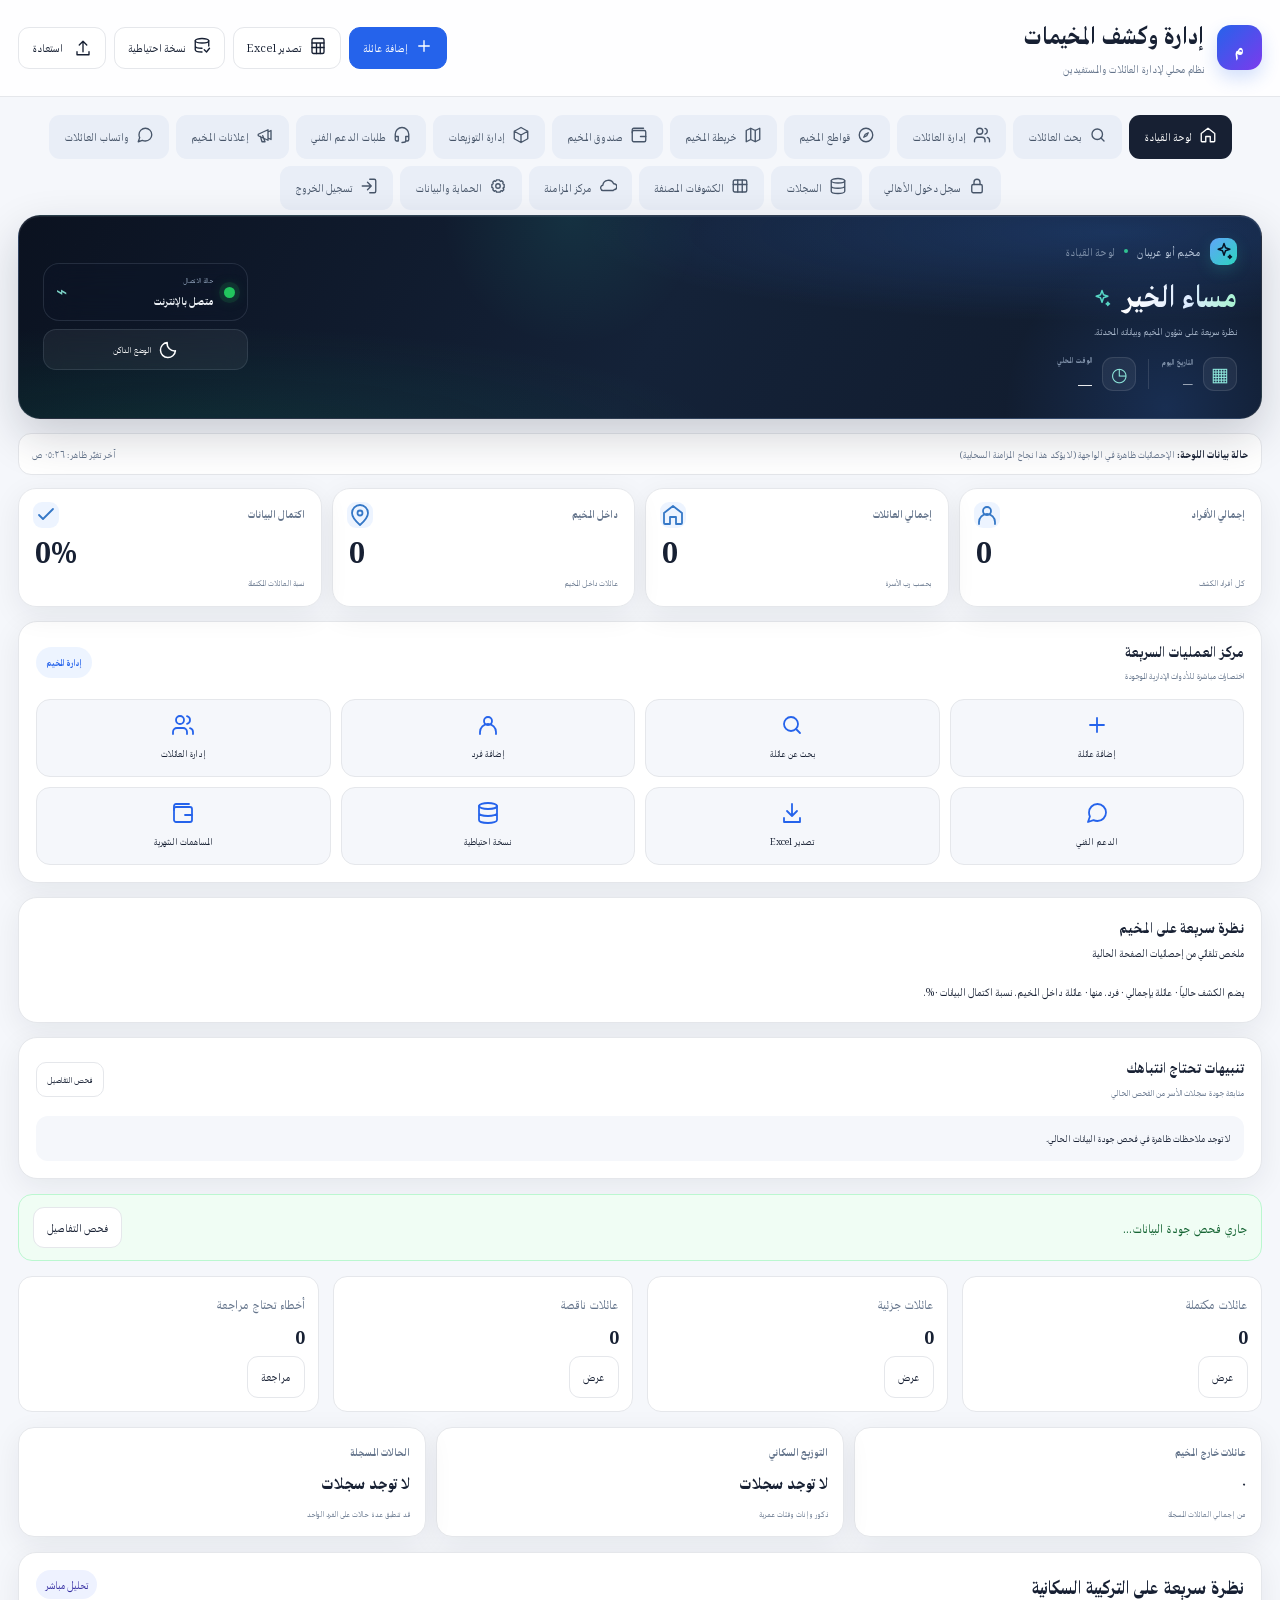
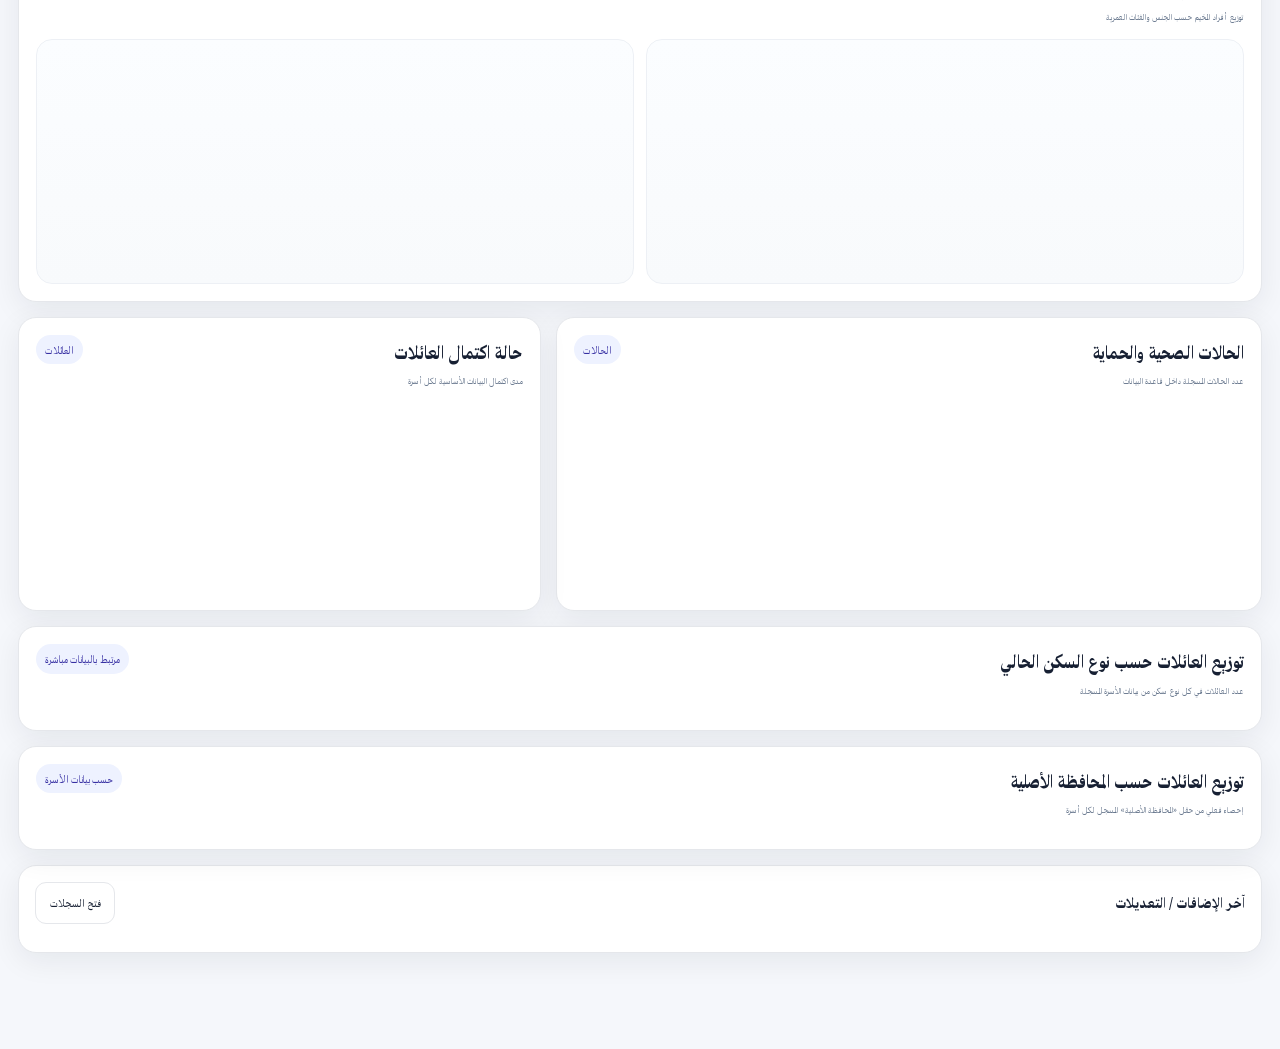
==== commit 8e11f22e: "Add files via upload" ====
--- a/public/index.html
+++ b/public/index.html
@@ -71,7 +71,7 @@
 <link rel="stylesheet" href="./assets/moood-v79-interactions.css"/>
 </head>
 <body>
-<div aria-hidden="true" id="abConfirmBackdrop"><div aria-modal="true" id="abConfirmBox" role="dialog"><div id="abConfirmIcon"><svg class="mo-icon" aria-hidden="true" focusable="false"><use href="#mo-icon-check"></use></svg></div><div id="abConfirmTitle">تأكيد العملية</div><div id="abConfirmText"></div><div id="abConfirmActions"><button class="ab-cancel" id="abConfirmCancel">إلغاء</button><button class="ab-ok" id="abConfirmOk">متابعة</button></div></div>
+<div aria-hidden="true" id="abConfirmBackdrop"><div aria-modal="true" id="abConfirmBox" role="dialog"><div id="abConfirmIcon"><svg class="mo-icon" aria-hidden="true" focusable="false"><use href="#mo-icon-check"></use></svg></div><div id="abConfirmTitle">تأكيد العملية</div><div id="abConfirmText"></div><div id="abConfirmActions"><button class="ab-cancel" id="abConfirmCancel">إلغاء</button><button class="ab-ok" id="abConfirmOk">متابعة</button></div></div></div>
 <div id="abu-startup" role="status" aria-live="polite" aria-label="جار تجهيز تطبيق مخيم أبو عريبان"><div class="abu-panel"><div class="abu-mark"><svg viewBox="0 0 48 48" aria-hidden="true"><path d="M6 23 24 8l18 15M11 21v19h26V21M19 40V28h10v12"/><path d="M17 18h14"/></svg></div><div class="abu-title">مخيم أبو عريبان</div><div class="abu-sub">نظام إدارة بيانات المخيم</div><div class="abu-progress" aria-hidden="true"></div><div class="abu-state" id="abu-startup-state">جارٍ تجهيز الواجهة…</div></div><div class="abu-foot">إدارة مخيم أبو عريبان</div>
 </div>
 <style id="mo-v73-perf">
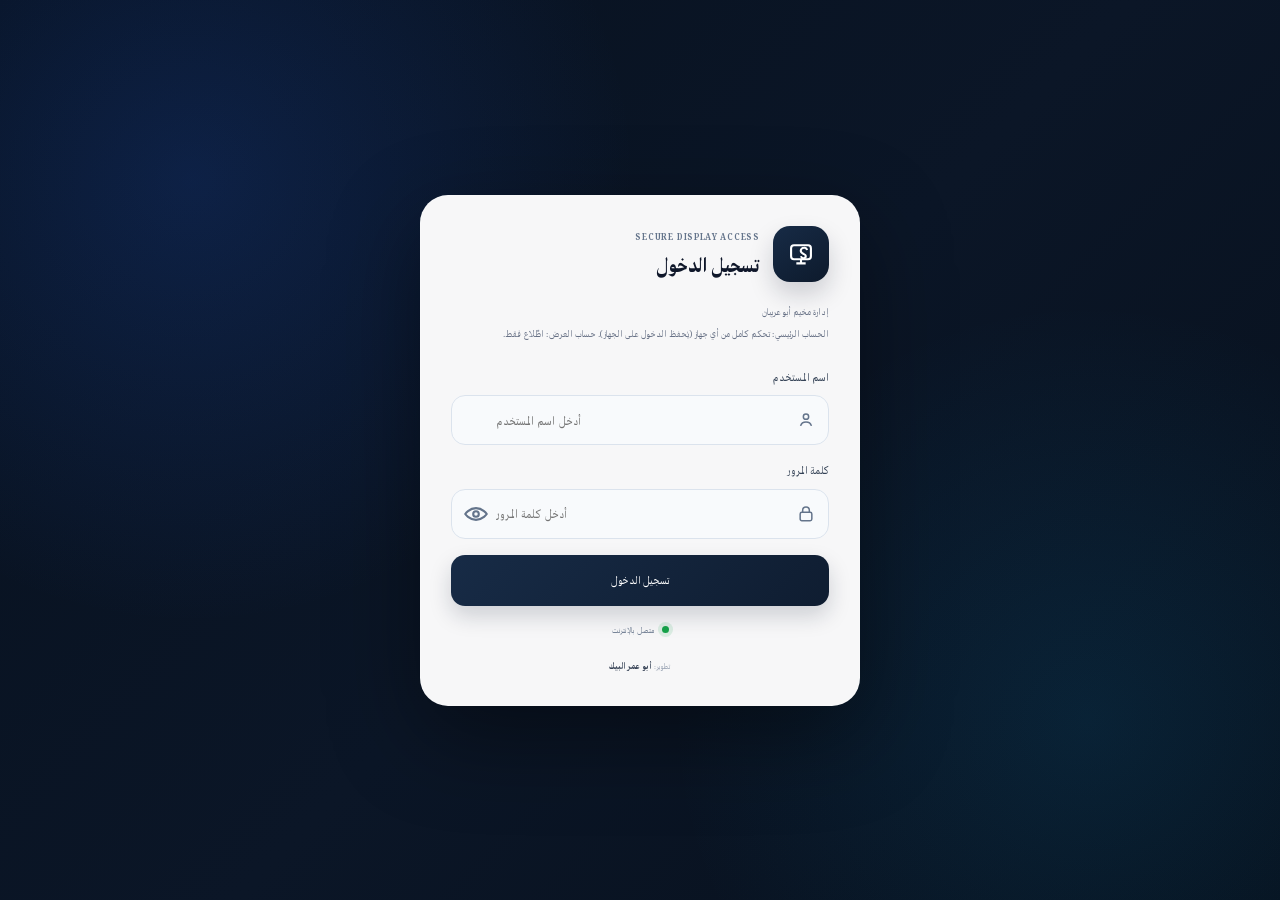
==== commit ce99a630: "Add files via upload" ====
--- a/public/index.html
+++ b/public/index.html
@@ -69,11 +69,12 @@
 
 
 <link rel="stylesheet" href="./assets/moood-v79-interactions.css"/>
+<link rel="stylesheet" href="./assets/moood-v80-motion.css"/>
 </head>
 <body>
-<div aria-hidden="true" id="abConfirmBackdrop"><div aria-modal="true" id="abConfirmBox" role="dialog"><div id="abConfirmIcon"><svg class="mo-icon" aria-hidden="true" focusable="false"><use href="#mo-icon-check"></use></svg></div><div id="abConfirmTitle">تأكيد العملية</div><div id="abConfirmText"></div><div id="abConfirmActions"><button class="ab-cancel" id="abConfirmCancel">إلغاء</button><button class="ab-ok" id="abConfirmOk">متابعة</button></div></div></div>
+<div aria-hidden="true" id="abConfirmBackdrop"><div aria-modal="true" id="abConfirmBox" role="dialog"><div id="abConfirmIcon"><svg class="mo-icon" aria-hidden="true" focusable="false"><use href="#mo-icon-check"></use></svg></div><div id="abConfirmTitle">تأكيد العملية</div><div id="abConfirmText"></div><div id="abConfirmActions"><button class="ab-cancel" id="abConfirmCancel">إلغاء</button><button class="ab-ok" id="abConfirmOk">متابعة</button></div></div>
 <div id="abu-startup" role="status" aria-live="polite" aria-label="جار تجهيز تطبيق مخيم أبو عريبان"><div class="abu-panel"><div class="abu-mark"><svg viewBox="0 0 48 48" aria-hidden="true"><path d="M6 23 24 8l18 15M11 21v19h26V21M19 40V28h10v12"/><path d="M17 18h14"/></svg></div><div class="abu-title">مخيم أبو عريبان</div><div class="abu-sub">نظام إدارة بيانات المخيم</div><div class="abu-progress" aria-hidden="true"></div><div class="abu-state" id="abu-startup-state">جارٍ تجهيز الواجهة…</div></div><div class="abu-foot">إدارة مخيم أبو عريبان</div>
-</div>
+</div><!-- end abu-startup: keep application styles outside removable loading overlay -->
 <style id="mo-v73-perf">
 /* V73: paint and motion safeguards. No layout, colors, labels or data changes. */
 @media (prefers-reduced-motion: reduce){
@@ -1056,6 +1057,7 @@
 </style><style id="performance-accessibility">@media(prefers-reduced-motion:reduce){.view.active{animation:none!important}*,*::before,*::after{scroll-behavior:auto!important;animation-duration:.01ms!important;animation-iteration-count:1!important;transition-duration:.01ms!important}}.view.active{animation-duration:190ms!important}</style><style id="abu-v75-splash-css">
 #abu-startup{position:fixed;inset:0;z-index:2147483000;display:grid;place-items:center;background:#f6f8fc;color:#102a43;direction:rtl;font-family:inherit;isolation:isolate;transition:opacity .24s ease,visibility .24s ease}#abu-startup.abu-ready{opacity:0;visibility:hidden;pointer-events:none}#abu-startup .abu-panel{text-align:center;width:min(84vw,360px);padding:30px 18px}#abu-startup .abu-mark{width:76px;height:76px;margin:0 auto 19px;border-radius:24px;background:linear-gradient(145deg,#0b776b,#124b70);display:grid;place-items:center;box-shadow:0 12px 28px rgba(12,83,100,.14)}#abu-startup .abu-mark svg{width:44px;height:44px;stroke:#fff;fill:none;stroke-width:1.8;stroke-linecap:round;stroke-linejoin:round}#abu-startup .abu-title{font-size:23px;font-weight:800;line-height:1.7}#abu-startup .abu-sub{font-size:13px;color:#5c7086;margin-top:5px}#abu-startup .abu-progress{height:3px;background:#dce7ee;border-radius:99px;overflow:hidden;margin:27px auto 15px;max-width:225px}#abu-startup .abu-progress::after{content:"";display:block;height:100%;width:35%;background:#0d887c;border-radius:inherit;animation:abu-v75-slide 1.25s cubic-bezier(.2,.8,.2,1) infinite}#abu-startup .abu-state{font-size:12px;color:#60778c;min-height:22px}#abu-startup .abu-foot{position:absolute;bottom:max(22px,env(safe-area-inset-bottom));font-size:11px;color:#8493a5;left:0;right:0;text-align:center}@keyframes abu-v75-slide{from{transform:translateX(300%)}to{transform:translateX(-300%)}}@media(prefers-reduced-motion:reduce){#abu-startup,#abu-startup .abu-progress::after{animation:none!important;transition:none!important}}@media(prefers-color-scheme:dark){#abu-startup{background:#101b2c;color:#edf4fa}#abu-startup .abu-sub,#abu-startup .abu-state{color:#a9bacb}#abu-startup .abu-progress{background:#2c4054}}
 </style>
+</div>
 <svg xmlns="http://www.w3.org/2000/svg" aria-hidden="true" style="position:absolute;width:0;height:0;overflow:hidden"><defs><symbol id="mo-icon-user" viewBox="0 0 24 24" fill="none" stroke="currentColor" stroke-width="1.8" stroke-linecap="round" stroke-linejoin="round"><circle cx="12" cy="8" r="4"/><path d="M4 21v-2a8 8 0 0 1 16 0v2"/></symbol>
 <symbol id="mo-icon-check" viewBox="0 0 24 24" fill="none" stroke="currentColor" stroke-width="1.8" stroke-linecap="round" stroke-linejoin="round"><path d="m5 12 4 4L19 6"/></symbol>
 <symbol id="mo-icon-moon" viewBox="0 0 24 24" fill="none" stroke="currentColor" stroke-width="1.8" stroke-linecap="round" stroke-linejoin="round"><path d="M20.9 13A9 9 0 0 1 11 3.1 9 9 0 1 0 20.9 13Z"/></symbol>
@@ -1819,7 +1821,7 @@
 
 
 
-<div aria-hidden="true" class="modal" id="distBulkModal"><div class="modalbox" style="max-width:980px"><div class="modalhead"><div><b>توزيع على غير المستلمين</b><div class="muted" style="font-size:10px;margin-top:2px">حدد العائلات المؤهلة لنوع المساعدة الحالي ثم أكّد التسليم دفعة واحدة.</div></div><button class="btn" onclick="closeDistBulkModal()">إغلاق</button></div><div class="modalbody"><div class="formgrid"><div class="field"><label>نوع المستفيد</label><input id="bulkScopeLabel" readonly=""/></div><div class="field"><label>نوع المساعدة</label><input id="bulkType" readonly=""/></div><div class="field"><label>الكمية لكل مستفيد</label><input id="bulkQty" min="1" type="number" value="1"/></div><div class="field"><label>الوحدة</label><input id="bulkUnit" placeholder="حقيبة / طرد / قطعة"/></div><div class="field"><label>تاريخ التوزيع</label><input id="bulkDate" type="date"/></div><div class="field"><label>تم بواسطة</label><input id="bulkBy" placeholder="اسم المسؤول / الفريق"/></div></div><div style="display:flex;justify-content:space-between;align-items:center;gap:8px;margin:14px 0 8px"><b>العائلات المؤهلة للتوزيع</b><span class="badge" id="bulkSelectedCount">0 محدد</span></div><div class="tablewrap" style="max-height:430px;overflow:auto"><table class="table"><thead><tr><th><input id="bulkAll" onchange="toggleAllDistBulk(this.checked)" type="checkbox"/></th><th>#</th><th>الاسم</th><th>رب الأسرة</th><th>رقم الهوية</th></tr></thead><tbody id="bulkTbody"></tbody></table></div></div><div class="modalfoot"><button class="btn primary" onclick="saveBulkDistribution()">حفظ التوزيع للمحدد</button><button class="btn" onclick="closeDistBulkModal()">إلغاء</button></div></div></div><div aria-hidden="true" class="modal" id="distBulkRegisterModal"><div class="modalbox" style="max-width:1050px"><div class="modalhead"><div><b>تسجيل توزيع جماعي</b><div class="muted" style="font-size:10px;margin-top:2px">اختر عشرات أو مئات المستفيدين وسجّل لهم نفس المساعدة دفعة واحدة.</div></div><button class="btn" onclick="closeDistBulkRegisterModal()">إغلاق</button></div><div class="modalbody"><div class="formgrid"><div class="field"><label>نوع المستفيد</label><select id="bulkRegScope" onchange="renderBulkRegisterPeople()"><option value="families">عائلات</option><option value="children">أطفال</option><option value="persons">أفراد</option></select></div><div class="field"><label>نوع التوزيع</label><input id="bulkRegType" list="distTypeList" placeholder="حقيبة مدرسية، طرد صحي..."/></div><div class="field"><label>الكمية لكل مستفيد</label><input id="bulkRegQty" min="1" type="number" value="1"/></div><div class="field"><label>الوحدة</label><input id="bulkRegUnit" placeholder="طرد / حقيبة / قطعة"/></div><div class="field"><label>تاريخ التوزيع</label><input id="bulkRegDate" type="date"/></div><div class="field"><label>تم بواسطة</label><select id="bulkRegBy"><option value="">اختر الجهة</option><option value="إدارة مخيم أبو عريبان">إدارة مخيم أبو عريبان</option><option value="مؤسسة">مؤسسة</option><option value="مبادر">مبادر</option></select></div><div class="field"><label>مكان الإقامة</label><select id="bulkRegInside" onchange="renderBulkRegisterPeople()"><option value="">الكل</option><option value="داخل المخيم">داخل المخيم</option><option value="خارج المخيم">خارج المخيم</option></select></div><div class="field"><label>عدد أفراد الأسرة من</label><input id="bulkRegMinMembers" min="1" oninput="renderBulkRegisterPeople()" placeholder="مثال: 9" type="number"/></div><div class="field"><label>عدد أفراد الأسرة إلى</label><input id="bulkRegMaxMembers" min="1" oninput="renderBulkRegisterPeople()" placeholder="اختياري" type="number"/></div><div class="field"><label>العمر من</label><input id="bulkRegMinAge" max="120" min="0" oninput="renderBulkRegisterPeople()" placeholder="اختياري" type="number"/></div><div class="field"><label>العمر إلى</label><input id="bulkRegMaxAge" max="120" min="0" oninput="renderBulkRegisterPeople()" placeholder="اختياري" type="number"/></div><div class="field"><label>الجنس</label><select id="bulkRegGender" onchange="renderBulkRegisterPeople()"><option value="">الكل</option><option value="ذكر">ذكر</option><option value="أنثى">أنثى</option></select></div><div class="field"><label>الحالة الاجتماعية</label><select id="bulkRegMarital" onchange="renderBulkRegisterPeople()"><option value="">الكل</option><option value="أعزب/عزباء">أعزب/عزباء</option><option value="متزوج/ة">متزوج/ة</option><option value="أرمل/ة">أرمل/ة</option><option value="مطلق/ة">مطلق/ة</option></select></div><div class="field"><label>حالة صحية</label><select id="bulkRegSpecial" onchange="renderBulkRegisterPeople()"><option value="">بدون شرط</option><option value="chronic">مرض مزمن</option><option value="injured">مصاب</option><option value="disabled">ذو إعاقة</option><option value="pregnant">حامل</option><option value="lactating">مرضعة</option><option value="orphan">يتيم/منفصل عن ذويه</option></select></div><div class="field span3"><label>بحث داخل المستفيدين</label><input id="bulkRegSearch" oninput="renderBulkRegisterPeople()" placeholder="ابحث بالاسم أو رقم الهوية أو رب الأسرة"/></div></div><div style="display:flex;justify-content:space-between;align-items:center;gap:8px;margin:14px 0 8px"><div style="display:flex;gap:6px;align-items:center"><b>المستفيدون</b><span class="badge" id="bulkRegCount">0 محدد</span></div><label class="btn" style="cursor:pointer"><input id="bulkRegAll" onchange="toggleAllBulkRegister(this.checked)" style="margin-left:6px" type="checkbox"/> تحديد الكل</label></div><div class="tablewrap" style="max-height:430px;overflow:auto"><table class="table"><thead><tr><th></th><th>#</th><th>الاسم</th><th>رب الأسرة</th><th>رقم الهوية</th></tr></thead><tbody id="bulkRegTbody"></tbody></table></div></div><div class="modalfoot"><button class="btn primary" onclick="saveBulkRegisterDistribution()">حفظ التوزيعات المحددة</button><button class="btn" onclick="closeDistBulkRegisterModal()">إلغاء</button></div></div></div><div aria-hidden="true" class="modal" id="distModal"><div class="modalbox"><div class="modalhead"><div><b id="distModalTitle">تسجيل توزيع</b><div class="muted" style="font-size:10px;margin-top:2px">تسجيل واعتماد وتسليم مباشر + حفظ محلي ومزامنة سحابية</div></div><button class="btn" onclick="closeDistributionModal()">إغلاق</button></div><div class="modalbody"><input id="distId" type="hidden"/><div class="formgrid"><div class="field"><label>نوع المستفيد</label><select id="distBeneficiaryForm" onchange="distBeneficiaryChanged()"><option value="طفل">طفل</option><option value="فرد">فرد</option><option value="عائلة">عائلة</option></select></div><div class="field span2"><label>اسم المستفيد / رب الأسرة</label><div class="dist-smart-search"><input autocomplete="off" id="distName" placeholder="اكتب جزءاً من الاسم مثل: إياد كمال"/><span aria-hidden="true" class="dist-search-spinner" id="distSearchSpinner"></span><div class="dist-smart-results" hidden="" id="distSmartResults"></div></div><datalist id="distNames"></datalist></div><div class="field"><label>رقم هوية المستفيد</label><input id="distPersonId" placeholder="اختياري"/></div><div class="field"><label>رقم هوية الأسرة</label><input id="distFamilyId" placeholder="اختياري"/></div><div class="field"><label>اسم رب الأسرة</label><input id="distFamilyName" placeholder="يُعبأ تلقائياً عند الاختيار"/></div><div class="field"><label>نوع التوزيع</label><input id="distTypeForm" list="distTypeList" placeholder="حقيبة مدرسية، طرد صحي..." required=""/><datalist id="distTypeList"><option value="حقيبة مدرسية"><option value="طرد صحي"><option value="سلة غذائية"><option value="ملابس"><option value="مياه"><option value="مساعدة نقدية"><option value="مستلزمات أطفال"><option value="مستلزمات طبية"></option></option></option></option></option></option></option></option></datalist></div><div class="field"><label>الكمية</label><input id="distQty" min="1" type="number" value="1"/></div><div class="field"><label>الوحدة</label><input id="distUnit" placeholder="حقيبة / طرد / قطعة"/></div><div class="field"><label>تاريخ التوزيع</label><input id="distDate" type="date"/></div><div class="field"><label>رقم المرجع</label><input id="distRef" placeholder="يُولد تلقائياً"/></div><div class="field"><label>تم بواسطة</label><select id="distBy"><option value="">اختر الجهة</option><option value="إدارة مخيم أبو عريبان">إدارة مخيم أبو عريبان</option><option value="مؤسسة">مؤسسة</option><option value="مبادر">مبادر</option></select></div><div class="field span3"><label>ملاحظات</label><textarea id="distNotes" placeholder="تفاصيل إضافية، حالة الاستلام، ملاحظات..." rows="3" style="width:100%;resize:vertical"></textarea></div></div></div><div class="modalfoot dist-modal-foot"><button class="btn primary" onclick="saveDistribution()">تسجيل واعتماد وتسليم</button><button class="btn" onclick="closeDistributionModal()">إلغاء</button></div></div></div>
+<div aria-hidden="true" class="modal" id="distBulkModal"><div class="modalbox" style="max-width:980px"><div class="modalhead"><div><b>توزيع على غير المستلمين</b><div class="muted" style="font-size:10px;margin-top:2px">حدد العائلات المؤهلة لنوع المساعدة الحالي ثم أكّد التسليم دفعة واحدة.</div></div><button class="btn" onclick="closeDistBulkModal()">إغلاق</button></div><div class="modalbody"><div class="formgrid"><div class="field"><label>نوع المستفيد</label><input id="bulkScopeLabel" readonly=""/></div><div class="field"><label>نوع المساعدة</label><input id="bulkType" readonly=""/></div><div class="field span3"><label for="bulkDetails">تفاصيل المساعدة — كتابة حرة بالكامل</label><textarea id="bulkDetails" rows="3" maxlength="5000" placeholder="مثال: كيلو أرز + كيلو سمك + نصف كرتونة بيض" style="width:100%;min-height:100px;resize:vertical;line-height:1.8"></textarea></div><div class="field"><label>الكمية لكل مستفيد</label><input id="bulkQty" min="1" type="number" value="1"/></div><div class="field"><label>الوحدة</label><input id="bulkUnit" placeholder="حقيبة / طرد / قطعة"/></div><div class="field"><label>تاريخ التوزيع</label><input id="bulkDate" type="date"/></div><div class="field"><label>تم بواسطة</label><input id="bulkBy" placeholder="اسم المسؤول / الفريق"/></div></div><div style="display:flex;justify-content:space-between;align-items:center;gap:8px;margin:14px 0 8px"><b>العائلات المؤهلة للتوزيع</b><span class="badge" id="bulkSelectedCount">0 محدد</span></div><div class="tablewrap" style="max-height:430px;overflow:auto"><table class="table"><thead><tr><th><input id="bulkAll" onchange="toggleAllDistBulk(this.checked)" type="checkbox"/></th><th>#</th><th>الاسم</th><th>رب الأسرة</th><th>رقم الهوية</th></tr></thead><tbody id="bulkTbody"></tbody></table></div></div><div class="modalfoot"><button class="btn primary" onclick="saveBulkDistribution()">حفظ التوزيع للمحدد</button><button class="btn" onclick="closeDistBulkModal()">إلغاء</button></div></div></div><div aria-hidden="true" class="modal" id="distBulkRegisterModal"><div class="modalbox" style="max-width:1050px"><div class="modalhead"><div><b>تسجيل توزيع جماعي</b><div class="muted" style="font-size:10px;margin-top:2px">اختر عشرات أو مئات المستفيدين وسجّل لهم نفس المساعدة دفعة واحدة.</div></div><button class="btn" onclick="closeDistBulkRegisterModal()">إغلاق</button></div><div class="modalbody"><div class="formgrid"><div class="field"><label>نوع المستفيد</label><select id="bulkRegScope" onchange="renderBulkRegisterPeople()"><option value="families">عائلات</option><option value="children">أطفال</option><option value="persons">أفراد</option></select></div><div class="field"><label>نوع التوزيع</label><input id="bulkRegType" list="distTypeList" placeholder="حقيبة مدرسية، طرد صحي..."/></div><div class="field span3"><label for="bulkRegDetails">تفاصيل المساعدة — كتابة حرة بالكامل</label><textarea id="bulkRegDetails" rows="3" maxlength="5000" placeholder="مثال: كيلو أرز + كيلو سمك + نصف كرتونة بيض" style="width:100%;min-height:100px;resize:vertical;line-height:1.8"></textarea></div><div class="field"><label>الكمية لكل مستفيد</label><input id="bulkRegQty" min="1" type="number" value="1"/></div><div class="field"><label>الوحدة</label><input id="bulkRegUnit" placeholder="طرد / حقيبة / قطعة"/></div><div class="field"><label>تاريخ التوزيع</label><input id="bulkRegDate" type="date"/></div><div class="field"><label>تم بواسطة</label><select id="bulkRegBy"><option value="">اختر الجهة</option><option value="إدارة مخيم أبو عريبان">إدارة مخيم أبو عريبان</option><option value="مؤسسة">مؤسسة</option><option value="مبادر">مبادر</option></select></div><div class="field"><label>مكان الإقامة</label><select id="bulkRegInside" onchange="renderBulkRegisterPeople()"><option value="">الكل</option><option value="داخل المخيم">داخل المخيم</option><option value="خارج المخيم">خارج المخيم</option></select></div><div class="field"><label>عدد أفراد الأسرة من</label><input id="bulkRegMinMembers" min="1" oninput="renderBulkRegisterPeople()" placeholder="مثال: 9" type="number"/></div><div class="field"><label>عدد أفراد الأسرة إلى</label><input id="bulkRegMaxMembers" min="1" oninput="renderBulkRegisterPeople()" placeholder="اختياري" type="number"/></div><div class="field"><label>العمر من</label><input id="bulkRegMinAge" max="120" min="0" oninput="renderBulkRegisterPeople()" placeholder="اختياري" type="number"/></div><div class="field"><label>العمر إلى</label><input id="bulkRegMaxAge" max="120" min="0" oninput="renderBulkRegisterPeople()" placeholder="اختياري" type="number"/></div><div class="field"><label>الجنس</label><select id="bulkRegGender" onchange="renderBulkRegisterPeople()"><option value="">الكل</option><option value="ذكر">ذكر</option><option value="أنثى">أنثى</option></select></div><div class="field"><label>الحالة الاجتماعية</label><select id="bulkRegMarital" onchange="renderBulkRegisterPeople()"><option value="">الكل</option><option value="أعزب/عزباء">أعزب/عزباء</option><option value="متزوج/ة">متزوج/ة</option><option value="أرمل/ة">أرمل/ة</option><option value="مطلق/ة">مطلق/ة</option></select></div><div class="field"><label>حالة صحية</label><select id="bulkRegSpecial" onchange="renderBulkRegisterPeople()"><option value="">بدون شرط</option><option value="chronic">مرض مزمن</option><option value="injured">مصاب</option><option value="disabled">ذو إعاقة</option><option value="pregnant">حامل</option><option value="lactating">مرضعة</option><option value="orphan">يتيم/منفصل عن ذويه</option></select></div><div class="field span3"><label>بحث داخل المستفيدين</label><input id="bulkRegSearch" oninput="renderBulkRegisterPeople()" placeholder="ابحث بالاسم أو رقم الهوية أو رب الأسرة"/></div></div><div style="display:flex;justify-content:space-between;align-items:center;gap:8px;margin:14px 0 8px"><div style="display:flex;gap:6px;align-items:center"><b>المستفيدون</b><span class="badge" id="bulkRegCount">0 محدد</span></div><label class="btn" style="cursor:pointer"><input id="bulkRegAll" onchange="toggleAllBulkRegister(this.checked)" style="margin-left:6px" type="checkbox"/> تحديد الكل</label></div><div class="tablewrap" style="max-height:430px;overflow:auto"><table class="table"><thead><tr><th></th><th>#</th><th>الاسم</th><th>رب الأسرة</th><th>رقم الهوية</th></tr></thead><tbody id="bulkRegTbody"></tbody></table></div></div><div class="modalfoot"><button class="btn primary" onclick="saveBulkRegisterDistribution()">حفظ التوزيعات المحددة</button><button class="btn" onclick="closeDistBulkRegisterModal()">إلغاء</button></div></div></div><div aria-hidden="true" class="modal" id="distModal"><div class="modalbox"><div class="modalhead"><div><b id="distModalTitle">تسجيل توزيع</b><div class="muted" style="font-size:10px;margin-top:2px">تسجيل واعتماد وتسليم مباشر + حفظ محلي ومزامنة سحابية</div></div><button class="btn" onclick="closeDistributionModal()">إغلاق</button></div><div class="modalbody"><input id="distId" type="hidden"/><div class="formgrid"><div class="field"><label>نوع المستفيد</label><select id="distBeneficiaryForm" onchange="distBeneficiaryChanged()"><option value="طفل">طفل</option><option value="فرد">فرد</option><option value="عائلة">عائلة</option></select></div><div class="field span2"><label>اسم المستفيد / رب الأسرة</label><div class="dist-smart-search"><input autocomplete="off" id="distName" placeholder="اكتب جزءاً من الاسم مثل: إياد كمال"/><span aria-hidden="true" class="dist-search-spinner" id="distSearchSpinner"></span><div class="dist-smart-results" hidden="" id="distSmartResults"></div></div><datalist id="distNames"></datalist></div><div class="field"><label>رقم هوية المستفيد</label><input id="distPersonId" placeholder="اختياري"/></div><div class="field"><label>رقم هوية الأسرة</label><input id="distFamilyId" placeholder="اختياري"/></div><div class="field"><label>اسم رب الأسرة</label><input id="distFamilyName" placeholder="يُعبأ تلقائياً عند الاختيار"/></div><div class="field"><label>نوع التوزيع</label><input id="distTypeForm" list="distTypeList" placeholder="حقيبة مدرسية، طرد صحي..." required=""/><datalist id="distTypeList"><option value="حقيبة مدرسية"><option value="طرد صحي"><option value="سلة غذائية"><option value="ملابس"><option value="مياه"><option value="مساعدة نقدية"><option value="مستلزمات أطفال"><option value="مستلزمات طبية"></option></option></option></option></option></option></option></option></datalist></div><div class="field span3"><label for="distDetails">تفاصيل المساعدة — كتابة حرة بالكامل</label><textarea id="distDetails" rows="3" maxlength="5000" placeholder="مثال: كيلو أرز + كيلو سمك + نصف كرتونة بيض" style="width:100%;min-height:100px;resize:vertical;line-height:1.8"></textarea></div><div class="field"><label>الكمية</label><input id="distQty" min="1" type="number" value="1"/></div><div class="field"><label>الوحدة</label><input id="distUnit" placeholder="حقيبة / طرد / قطعة"/></div><div class="field"><label>تاريخ التوزيع</label><input id="distDate" type="date"/></div><div class="field"><label>رقم المرجع</label><input id="distRef" placeholder="يُولد تلقائياً"/></div><div class="field"><label>تم بواسطة</label><select id="distBy"><option value="">اختر الجهة</option><option value="إدارة مخيم أبو عريبان">إدارة مخيم أبو عريبان</option><option value="مؤسسة">مؤسسة</option><option value="مبادر">مبادر</option></select></div><div class="field span3"><label>ملاحظات</label><textarea id="distNotes" placeholder="تفاصيل إضافية، حالة الاستلام، ملاحظات..." rows="3" style="width:100%;resize:vertical"></textarea></div></div></div><div class="modalfoot dist-modal-foot"><button class="btn primary" onclick="saveDistribution()">تسجيل واعتماد وتسليم</button><button class="btn" onclick="closeDistributionModal()">إلغاء</button></div></div></div>
 <nav aria-label="التنقل الرئيسي للموبايل" class="mobile-bottom-nav no-print">
 <button data-mobile-view="dashboard" type="button"><span class="mo-bottom-icon"><svg class="mo-icon" aria-hidden="true" focusable="false"><use href="#mo-icon-house"></use></svg></span><small>الرئيسية</small></button>
 <button data-mobile-view="families" type="button"><span class="mo-bottom-icon"><svg class="mo-icon" aria-hidden="true" focusable="false"><use href="#mo-icon-users"></use></svg></span><small>العائلات</small></button>
@@ -1870,6 +1872,7 @@
 <script src="./scripts/03-home-phase2-behavior.js"></script>
 <script src="./scripts/04-home-phase3-analysis-behavior.js"></script>
 <script src="./scripts/05-home-phase4-readonly-health.js"></script>
+<script src="./app.js?v=83"></script>
 <script src="./scripts/06-inline.js"></script>
 
 <!-- Interaction phase 2: navigation, drawer and dialog motion; no data-layer changes -->
@@ -1975,5 +1978,8 @@
 @media(prefers-reduced-motion:reduce){.view.active,#dashboard.view.active .stat,#dashboard.view.active .chart-card,.modal.show .modalbox,.mobile-bottom-nav button.active .mo-bottom-icon,.mobile-bottom-nav button[aria-current="page"] .mo-bottom-icon{animation:none!important;transition:none!important;transform:none!important}}
 @media print{.view.active,#dashboard.view.active .stat,#dashboard.view.active .chart-card,.modal.show .modalbox{animation:none!important;transform:none!important}}
 </style>
+<script defer src="./scripts/10-moood-v80-motion.js"></script>
+<script defer src="./scripts/11-moood-v81-dashboard.js"></script>
+</body>
+</html>
 <style>.original-governorate-card .housing-chart-item{cursor:pointer}.original-governorate-card .housing-chart-item.is-chart-active .housing-chart-track{box-shadow:0 0 0 3px rgba(59,130,246,.18),0 4px 14px rgba(37,99,235,.13);transform:translateY(-1px)}.original-governorate-card .housing-chart-item.is-chart-active .housing-chart-fill{filter:brightness(1.16)}</style>
-</body>
--- a/public/assets/moood-v80-motion.css
+++ b/public/assets/moood-v80-motion.css
@@ -0,0 +1,34 @@
+/* MOODD V80: focused, GPU-friendly motion; no data or navigation logic changes. */
+:root{--v80-ease:cubic-bezier(.22,1,.36,1)}
+@media screen and (prefers-reduced-motion:no-preference){
+/* Distinct page entrance, kept short to avoid obstructing interactions. */
+.view.active{animation:v80-page-enter 340ms var(--v80-ease) both!important}
+@keyframes v80-page-enter{from{opacity:.3;transform:translate3d(-17px,0,0) scale(.992)}to{opacity:1;transform:translate3d(0,0,0) scale(1)}}
+/* Dashboard reveal: animate only a handful of visible cards, not long lists. */
+#dashboard.view.active>.grid.stats>.stat:nth-child(-n+8){animation:v80-card-rise 520ms var(--v80-ease) both!important;animation-delay:calc(var(--v80-i,0) * 58ms)!important}
+#dashboard.view.active>.grid.stats>.stat:nth-child(2){--v80-i:1}#dashboard.view.active>.grid.stats>.stat:nth-child(3){--v80-i:2}#dashboard.view.active>.grid.stats>.stat:nth-child(4){--v80-i:3}#dashboard.view.active>.grid.stats>.stat:nth-child(5){--v80-i:4}#dashboard.view.active>.grid.stats>.stat:nth-child(6){--v80-i:5}#dashboard.view.active>.grid.stats>.stat:nth-child(7){--v80-i:6}#dashboard.view.active>.grid.stats>.stat:nth-child(8){--v80-i:7}
+#dashboard.view.active .dashboard-charts>.chart-card:nth-child(-n+4){animation:v80-card-rise 500ms var(--v80-ease) both!important;animation-delay:calc(120ms + var(--v80-i,0) * 65ms)!important}
+#dashboard.view.active .dashboard-charts>.chart-card:nth-child(2){--v80-i:1}#dashboard.view.active .dashboard-charts>.chart-card:nth-child(3){--v80-i:2}#dashboard.view.active .dashboard-charts>.chart-card:nth-child(4){--v80-i:3}
+@keyframes v80-card-rise{from{opacity:0;transform:translate3d(0,22px,0) scale(.96)}to{opacity:1;transform:translate3d(0,0,0) scale(1)}}
+/* Login: sequenced appearance without touching authentication code. */
+.display-login-overlay:not([hidden]) .display-login-box{animation:v80-login-shell 540ms var(--v80-ease) both!important}
+.display-login-overlay:not([hidden]) .display-login-brand{animation:v80-login-item 450ms var(--v80-ease) 85ms both}
+.display-login-overlay:not([hidden]) .login-subtitle{animation:v80-login-item 450ms var(--v80-ease) 145ms both}
+.display-login-overlay:not([hidden]) .display-login-field:first-child{animation:v80-login-item 450ms var(--v80-ease) 205ms both}
+.display-login-overlay:not([hidden]) .display-login-field:nth-child(2){animation:v80-login-item 450ms var(--v80-ease) 265ms both}
+.display-login-overlay:not([hidden]) .display-login-submit{animation:v80-login-item 450ms var(--v80-ease) 325ms both}
+@keyframes v80-login-shell{from{opacity:0;transform:translate3d(0,34px,0) scale(.94)}to{opacity:1;transform:none}}
+@keyframes v80-login-item{from{opacity:0;transform:translate3d(0,14px,0)}to{opacity:1;transform:none}}
+/* Nav indicator is separate from buttons and never intercepts touches. */
+.mobile-bottom-nav{isolation:isolate}
+.mobile-bottom-nav .v80-nav-indicator{position:absolute;z-index:0;top:0;left:0;width:0;height:0;border-radius:15px;background:linear-gradient(135deg,rgba(37,99,235,.17),rgba(14,165,233,.11));border:1px solid rgba(59,130,246,.25);box-shadow:0 4px 14px rgba(37,99,235,.10);pointer-events:none;opacity:0;transform:translate3d(0,0,0);transition:transform 390ms var(--v80-ease),width 390ms var(--v80-ease),height 390ms var(--v80-ease),opacity 180ms ease}
+.mobile-bottom-nav .v80-nav-indicator.v80-visible{opacity:1}
+.mobile-bottom-nav>button{position:relative;z-index:1;background:transparent!important;border-color:transparent!important;transition:color 220ms ease,transform 260ms var(--v80-ease)!important}
+.mobile-bottom-nav>button.active,.mobile-bottom-nav>button[aria-current="page"]{background:transparent!important;color:#2563eb!important}
+.mobile-bottom-nav>button.active .mo-bottom-icon,.mobile-bottom-nav>button[aria-current="page"] .mo-bottom-icon{animation:v80-nav-pop 400ms var(--v80-ease) both!important}
+@keyframes v80-nav-pop{0%{transform:translateY(6px) scale(.75);opacity:.5}65%{transform:translateY(-3px) scale(1.14);opacity:1}100%{transform:translateY(0) scale(1);opacity:1}}
+.mobile-bottom-nav>button:active{transform:scale(.91)!important}
+}
+html[data-theme="dark"] .mobile-bottom-nav .v80-nav-indicator{background:linear-gradient(135deg,rgba(59,130,246,.3),rgba(14,165,233,.17));border-color:rgba(125,177,255,.45)}
+@media(prefers-reduced-motion:reduce){.mobile-bottom-nav .v80-nav-indicator{display:none!important}.view.active,#dashboard.view.active>.grid.stats>.stat,#dashboard.view.active .dashboard-charts>.chart-card,.display-login-overlay .display-login-box,.display-login-overlay .display-login-brand,.display-login-overlay .login-subtitle,.display-login-overlay .display-login-field,.display-login-overlay .display-login-submit{animation:none!important}}
+@media print{.mobile-bottom-nav .v80-nav-indicator{display:none!important}.view.active,#dashboard.view.active>.grid.stats>.stat,#dashboard.view.active .dashboard-charts>.chart-card{animation:none!important}}
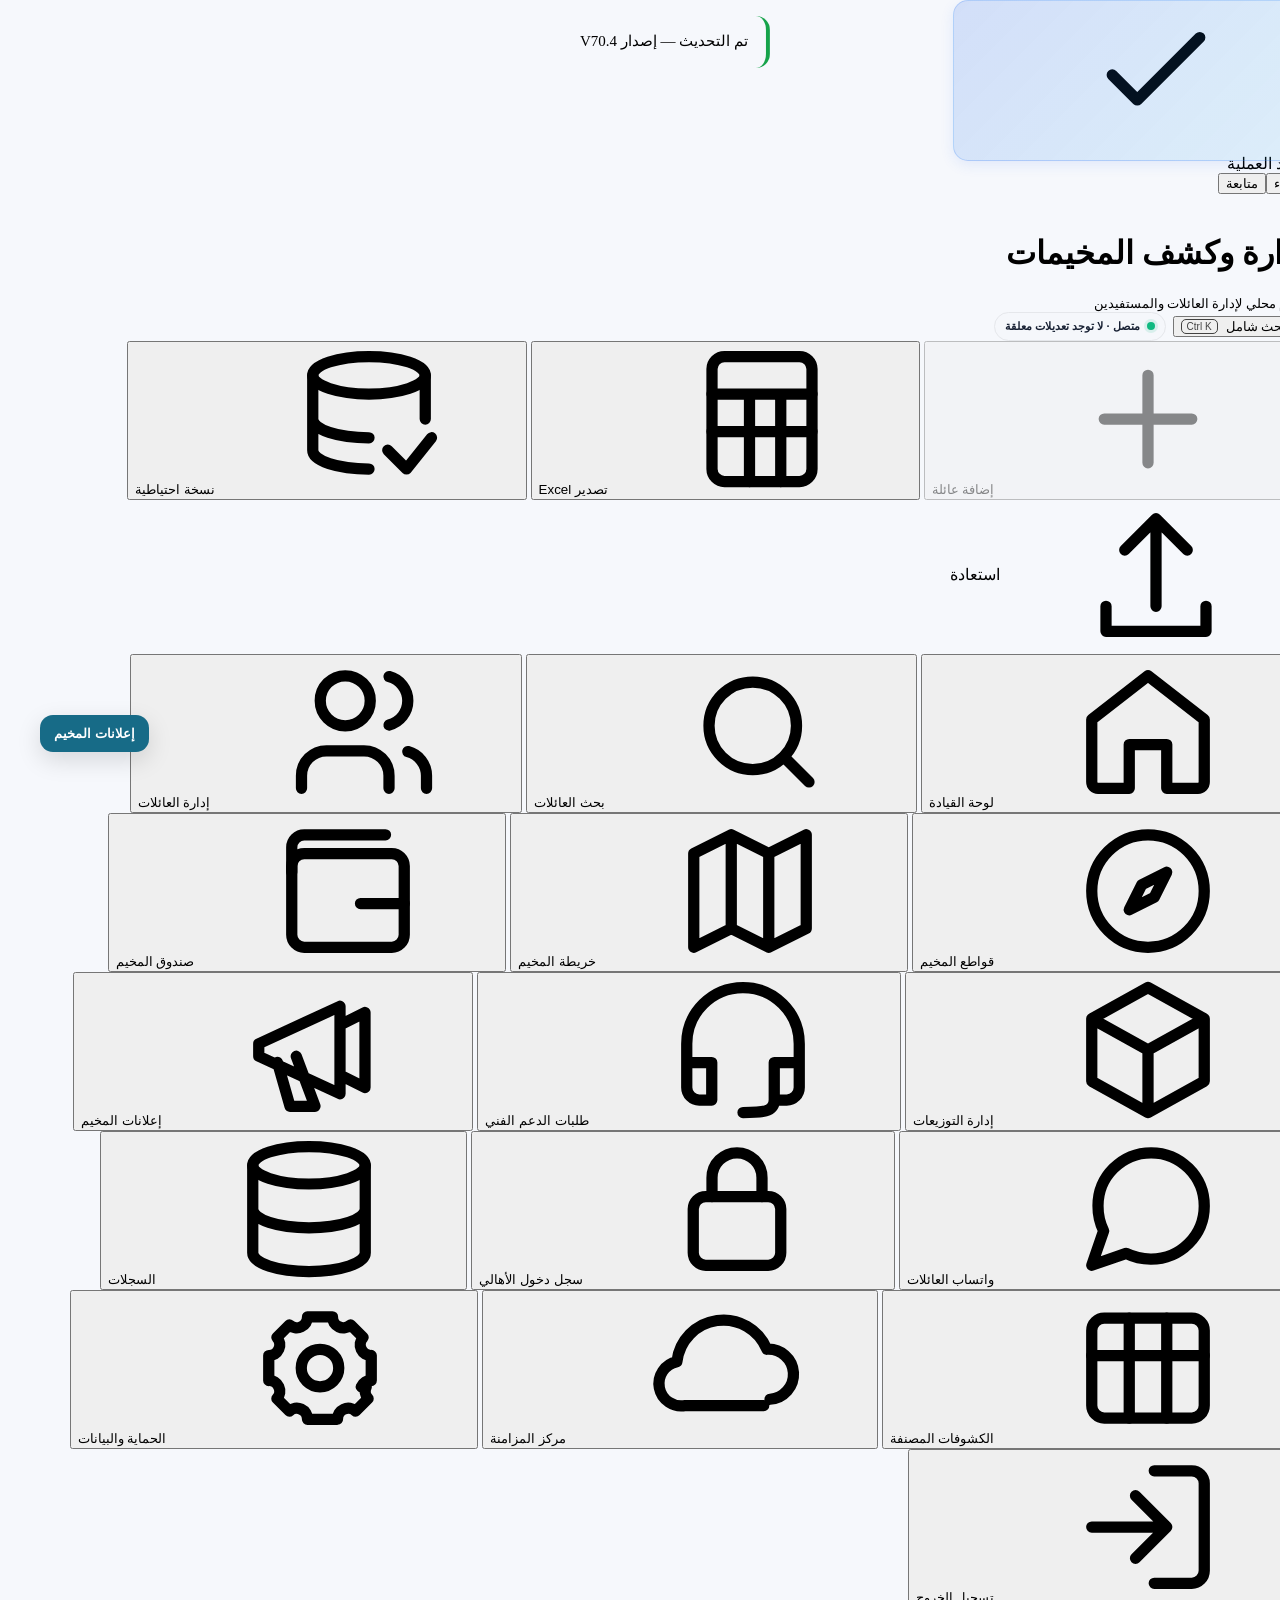
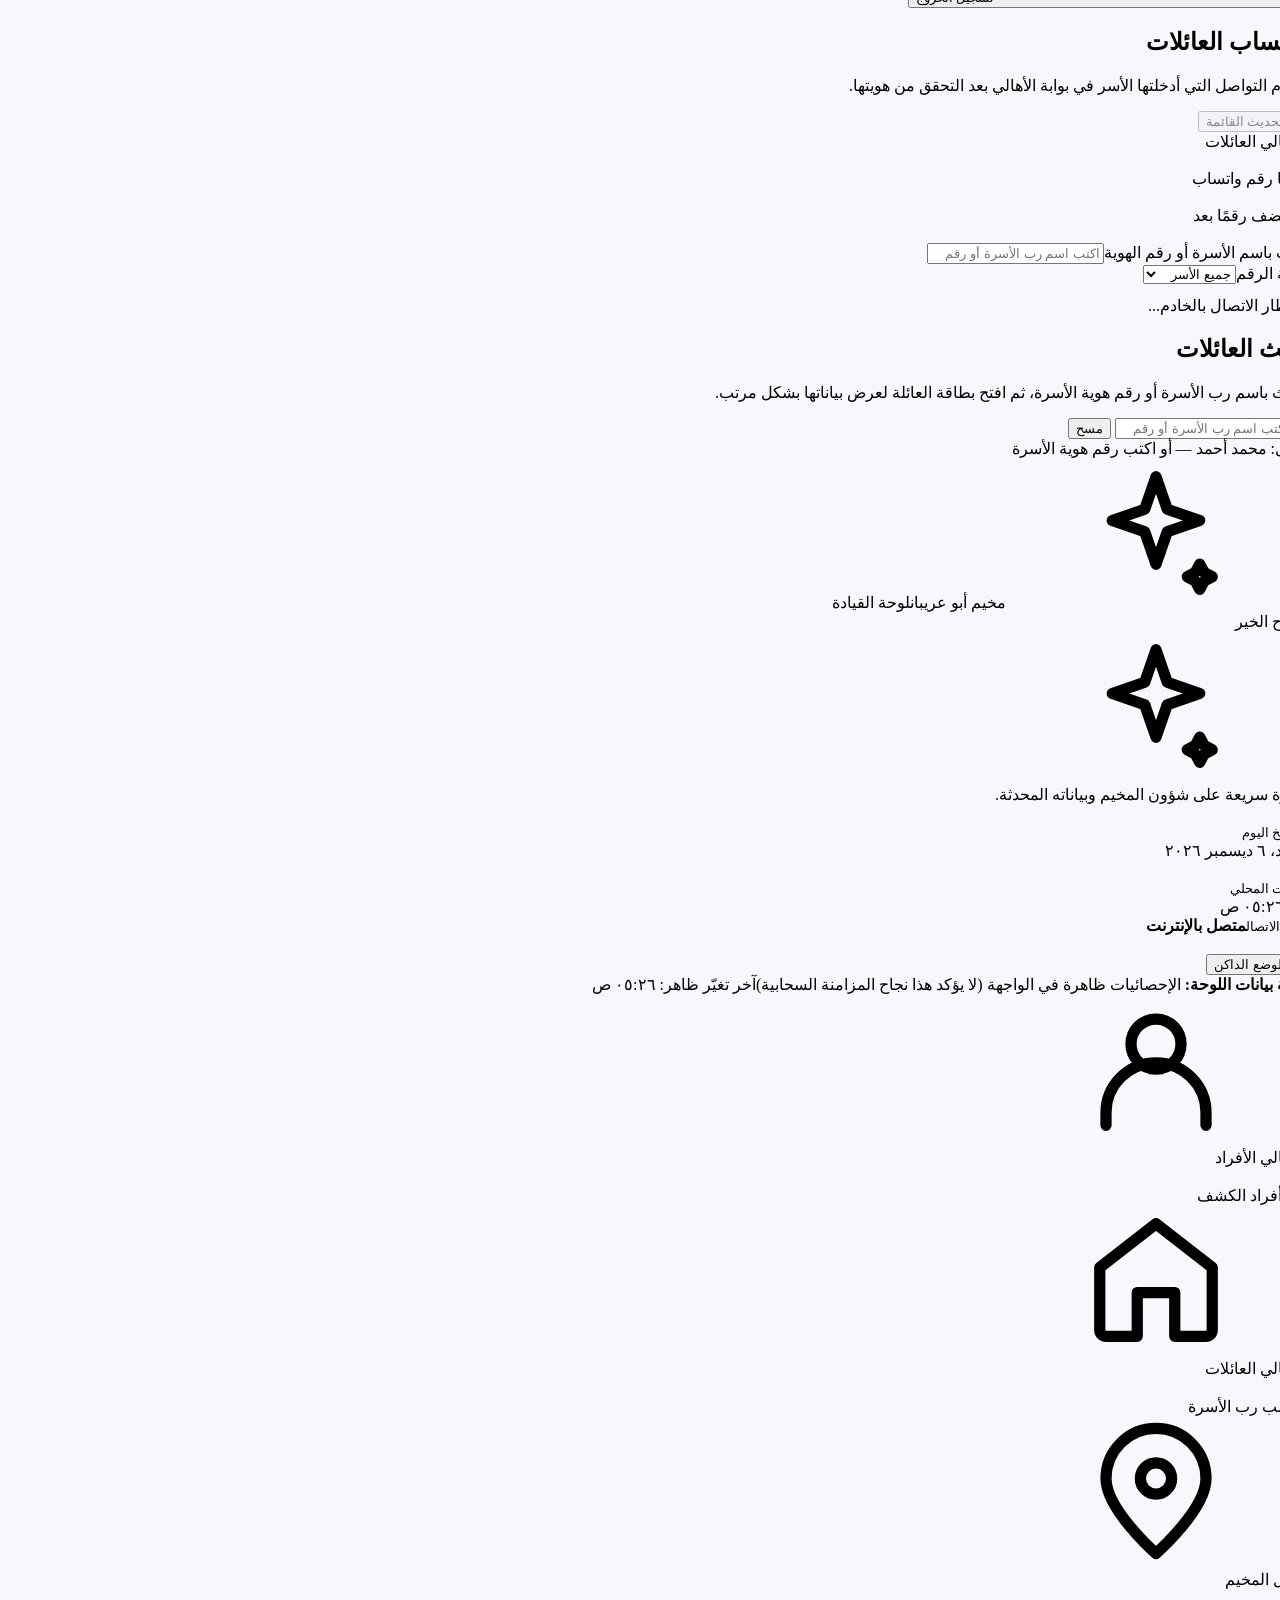
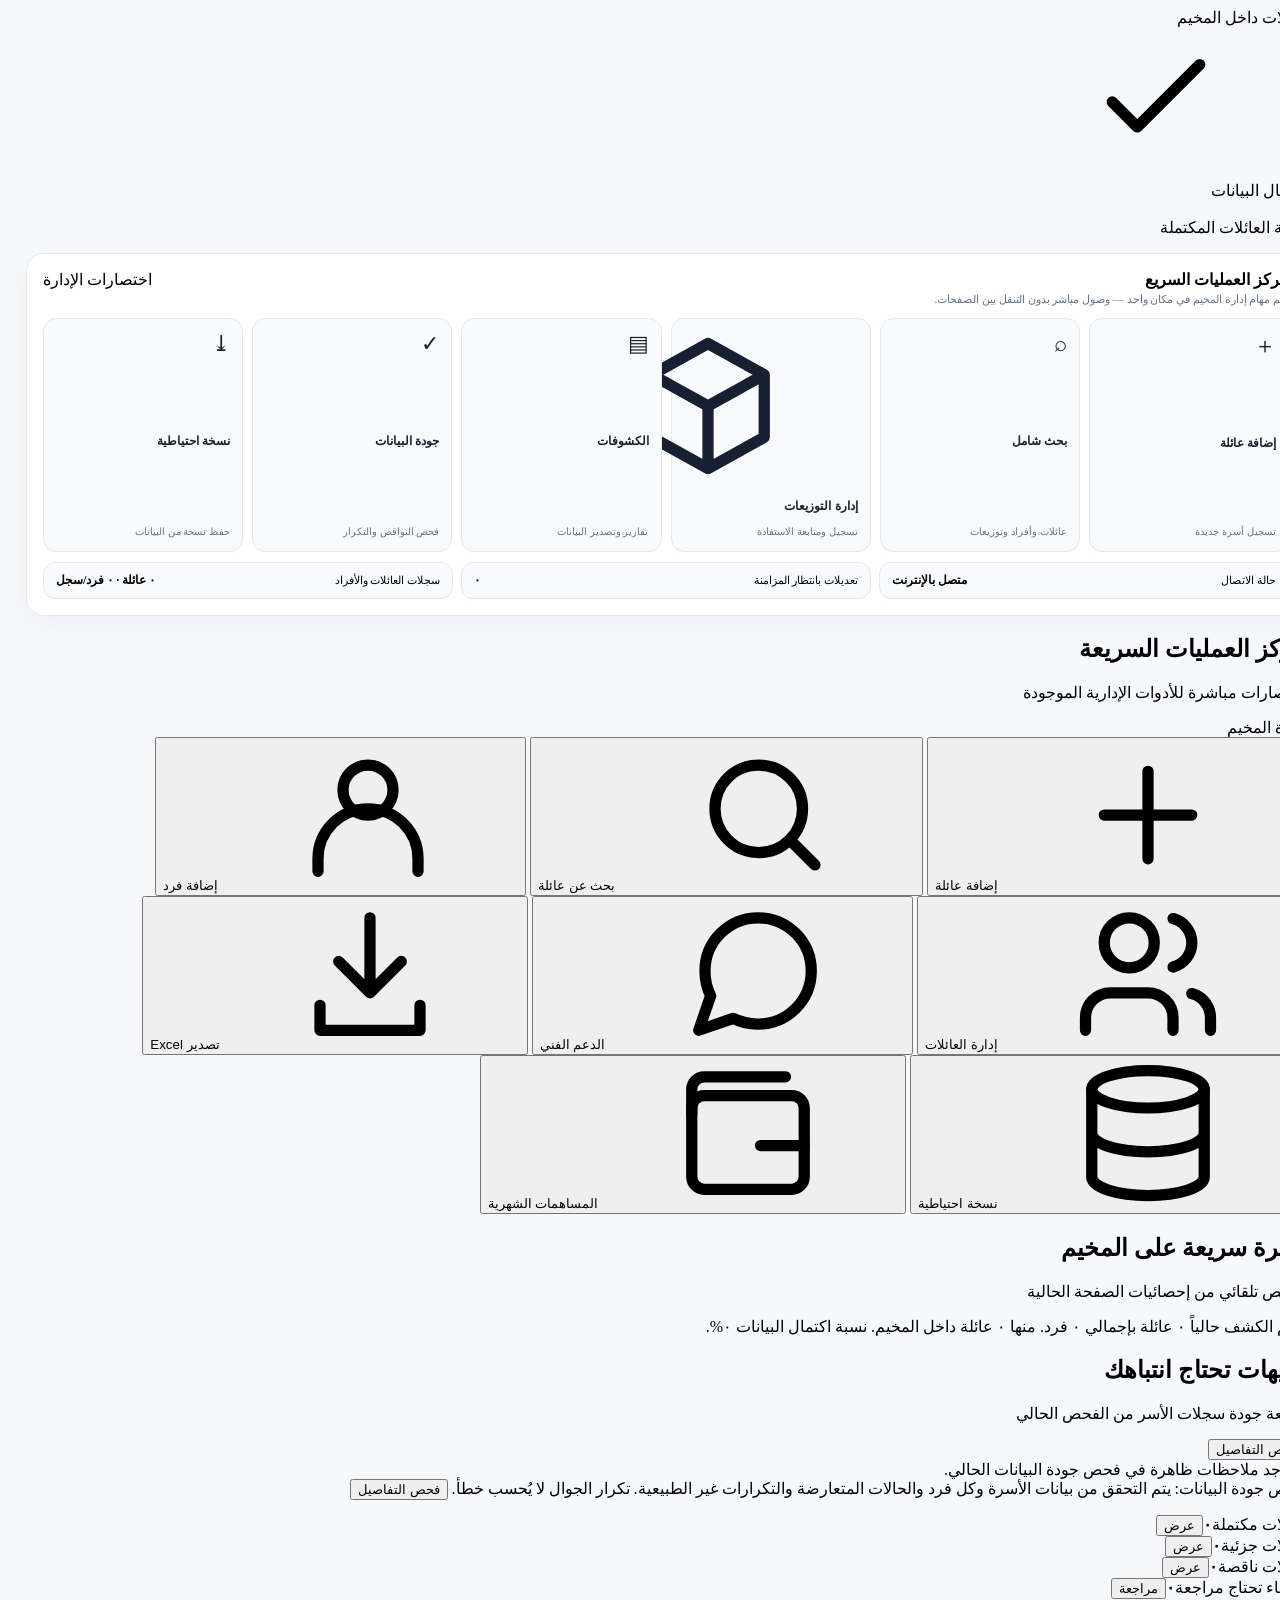
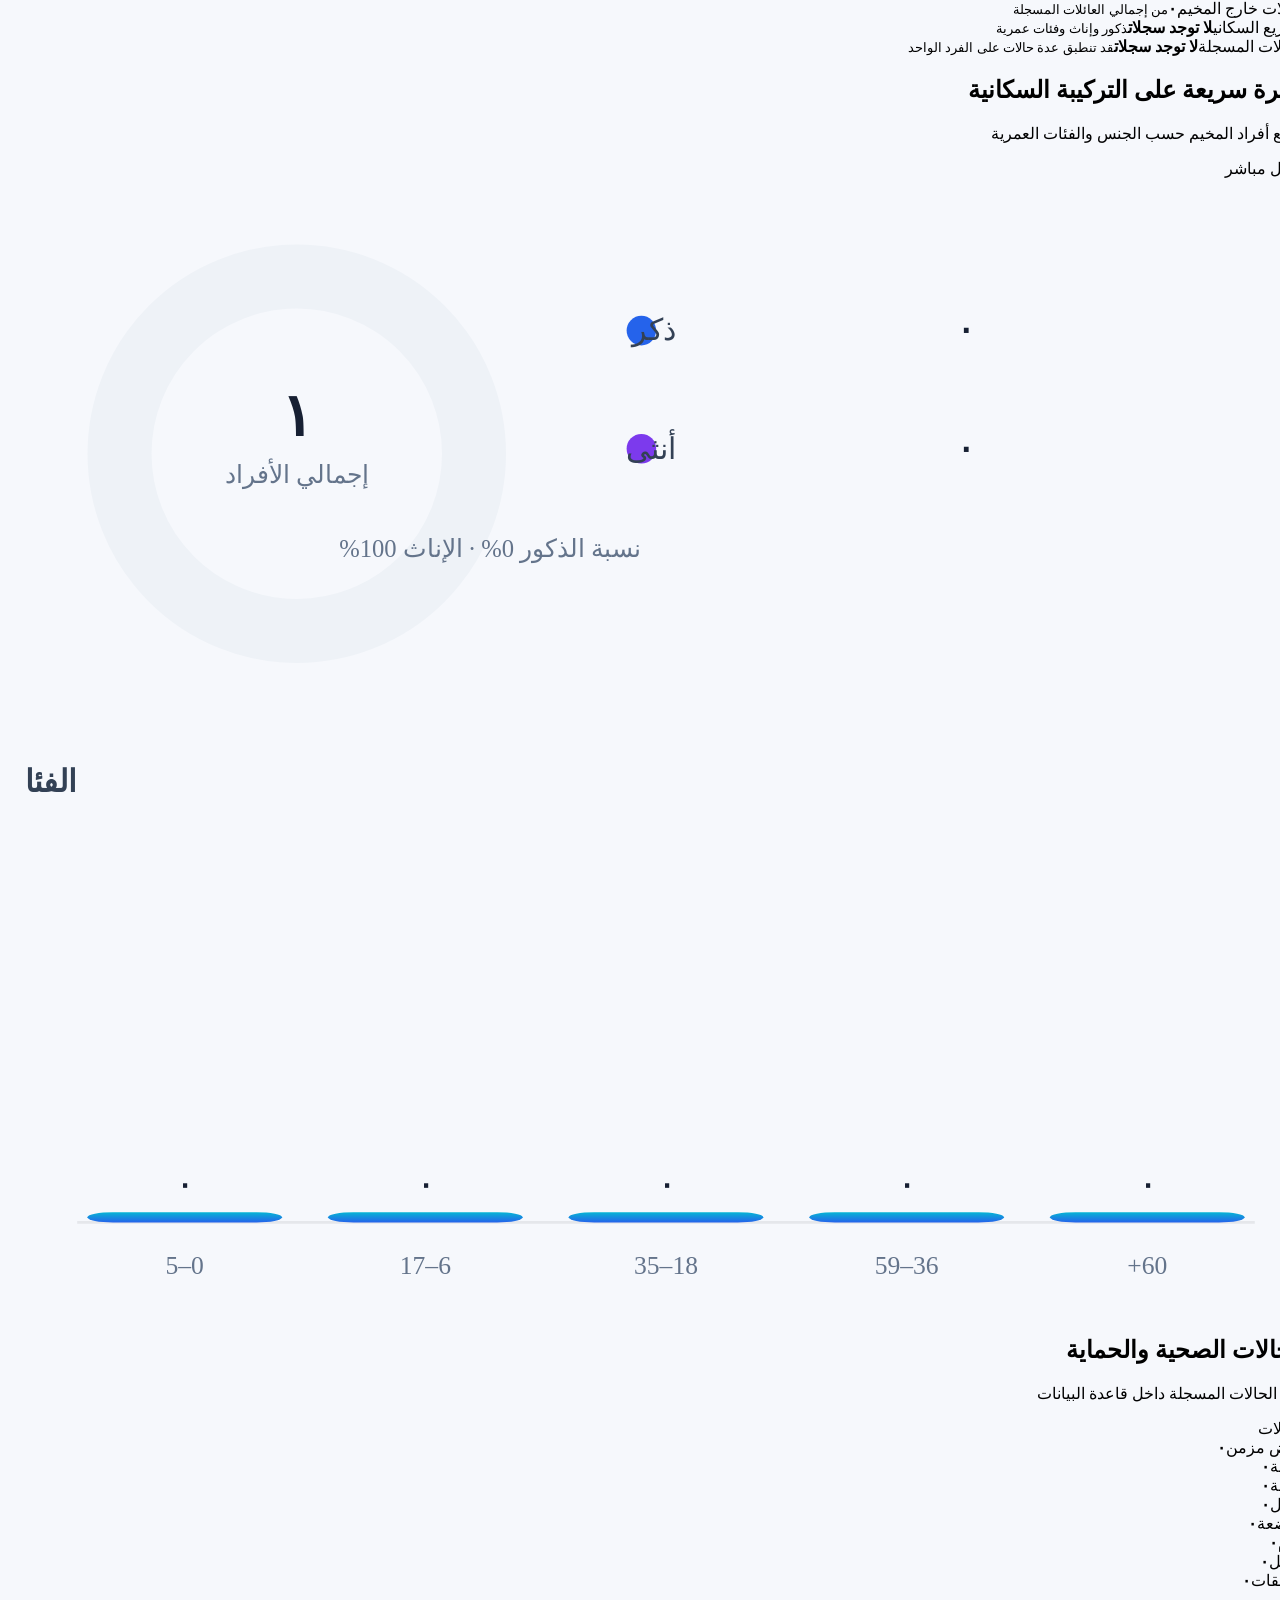
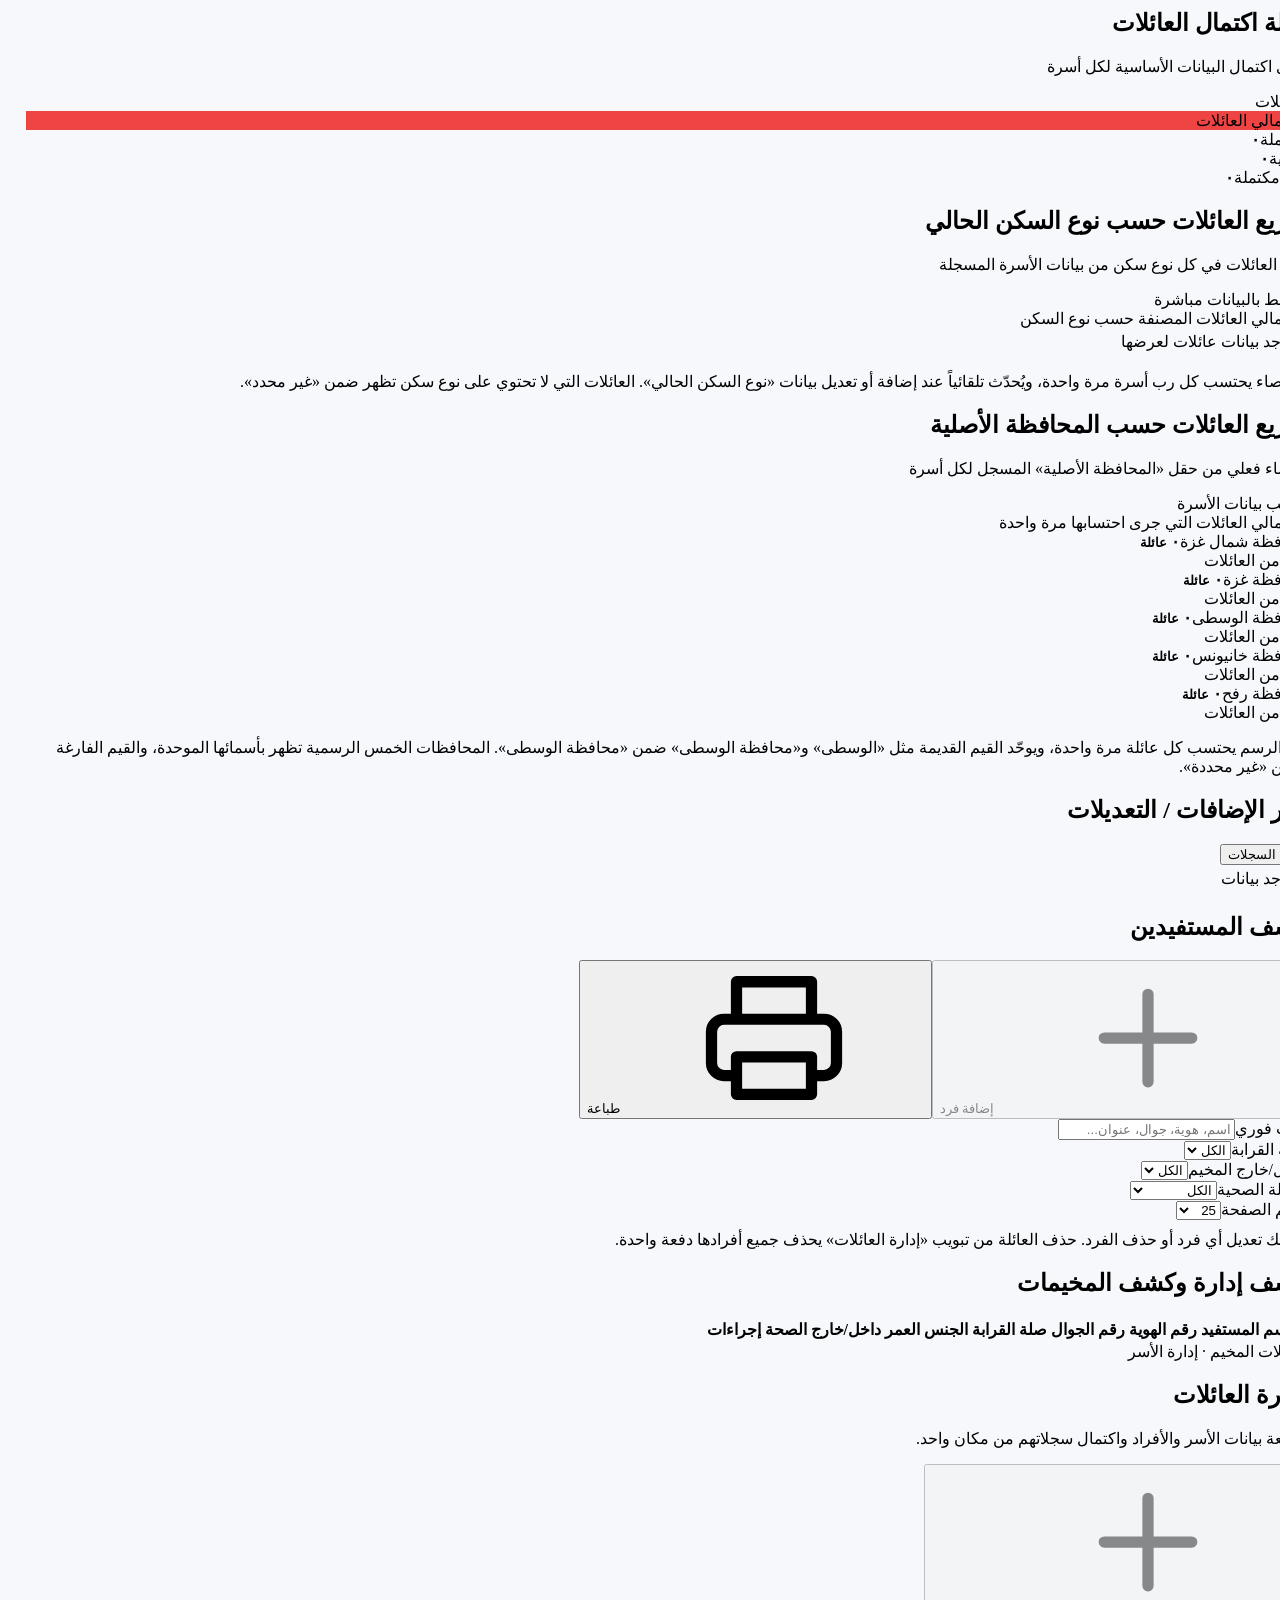
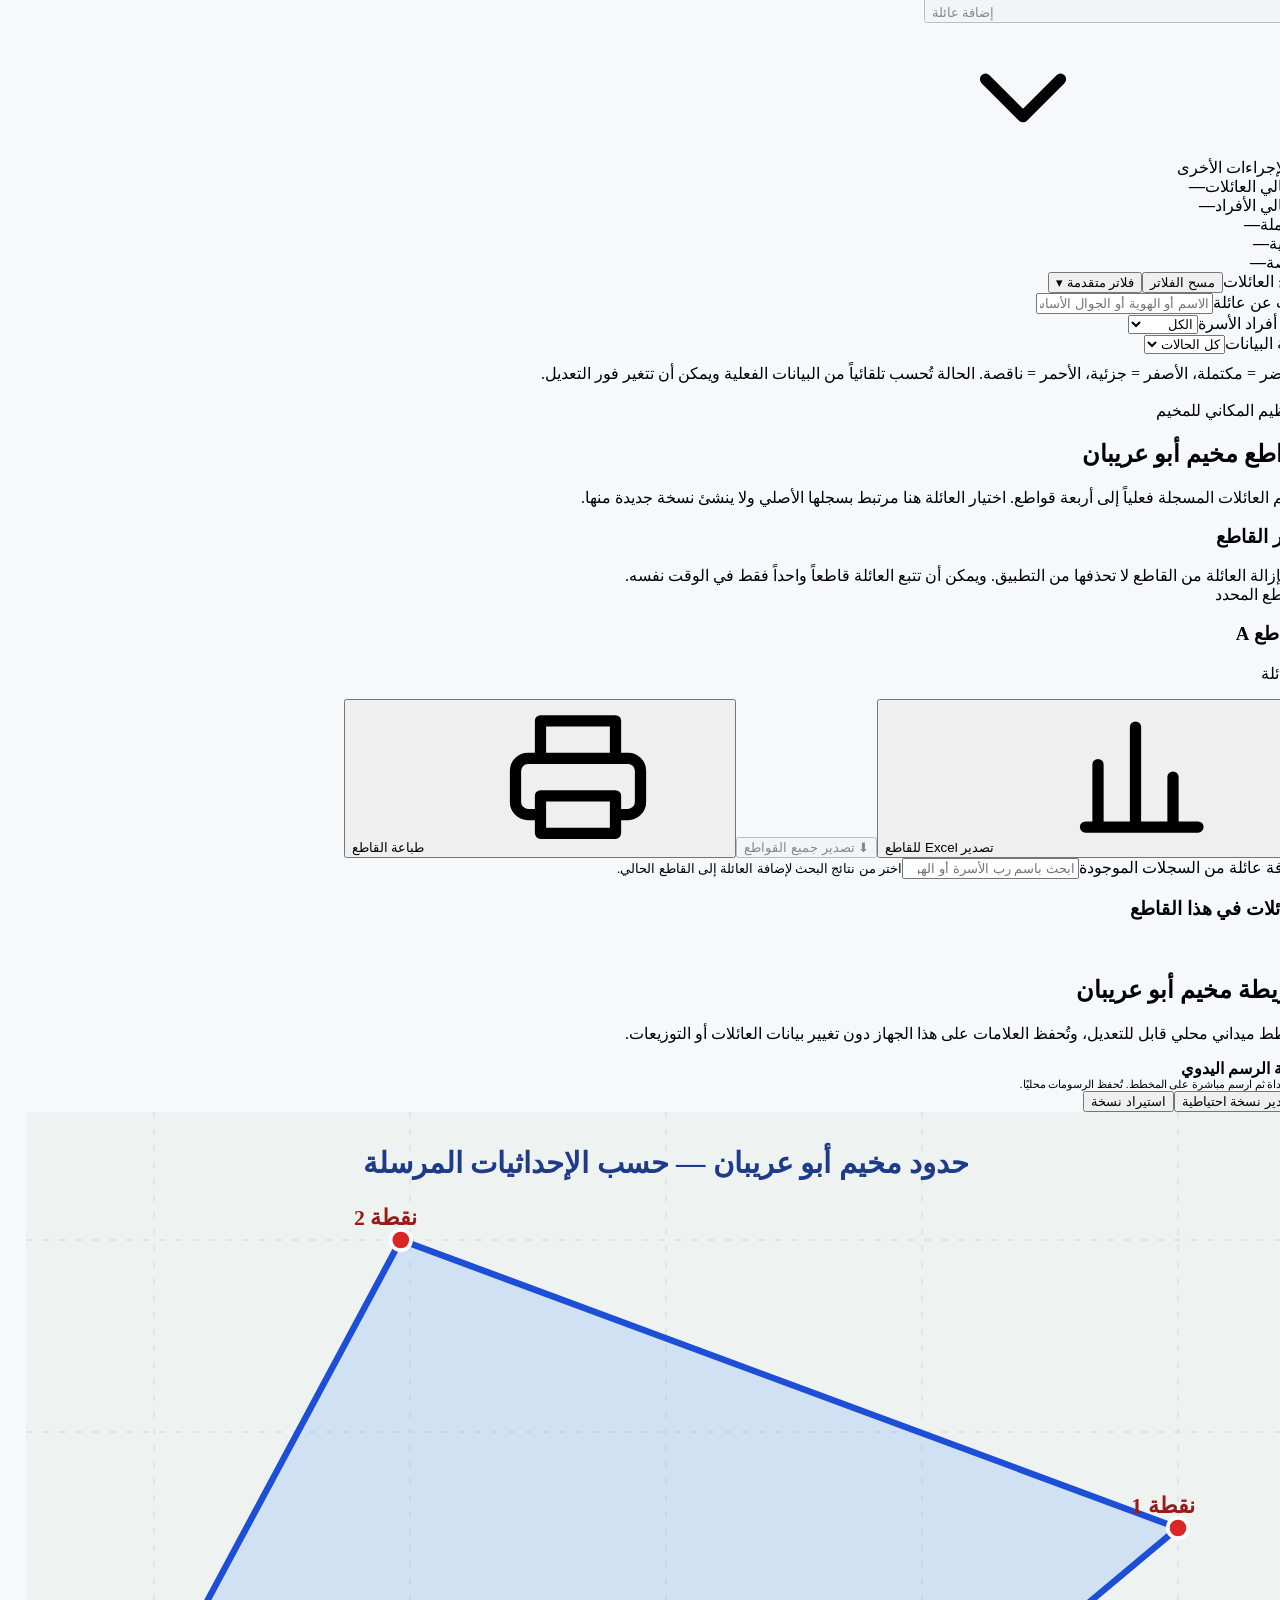
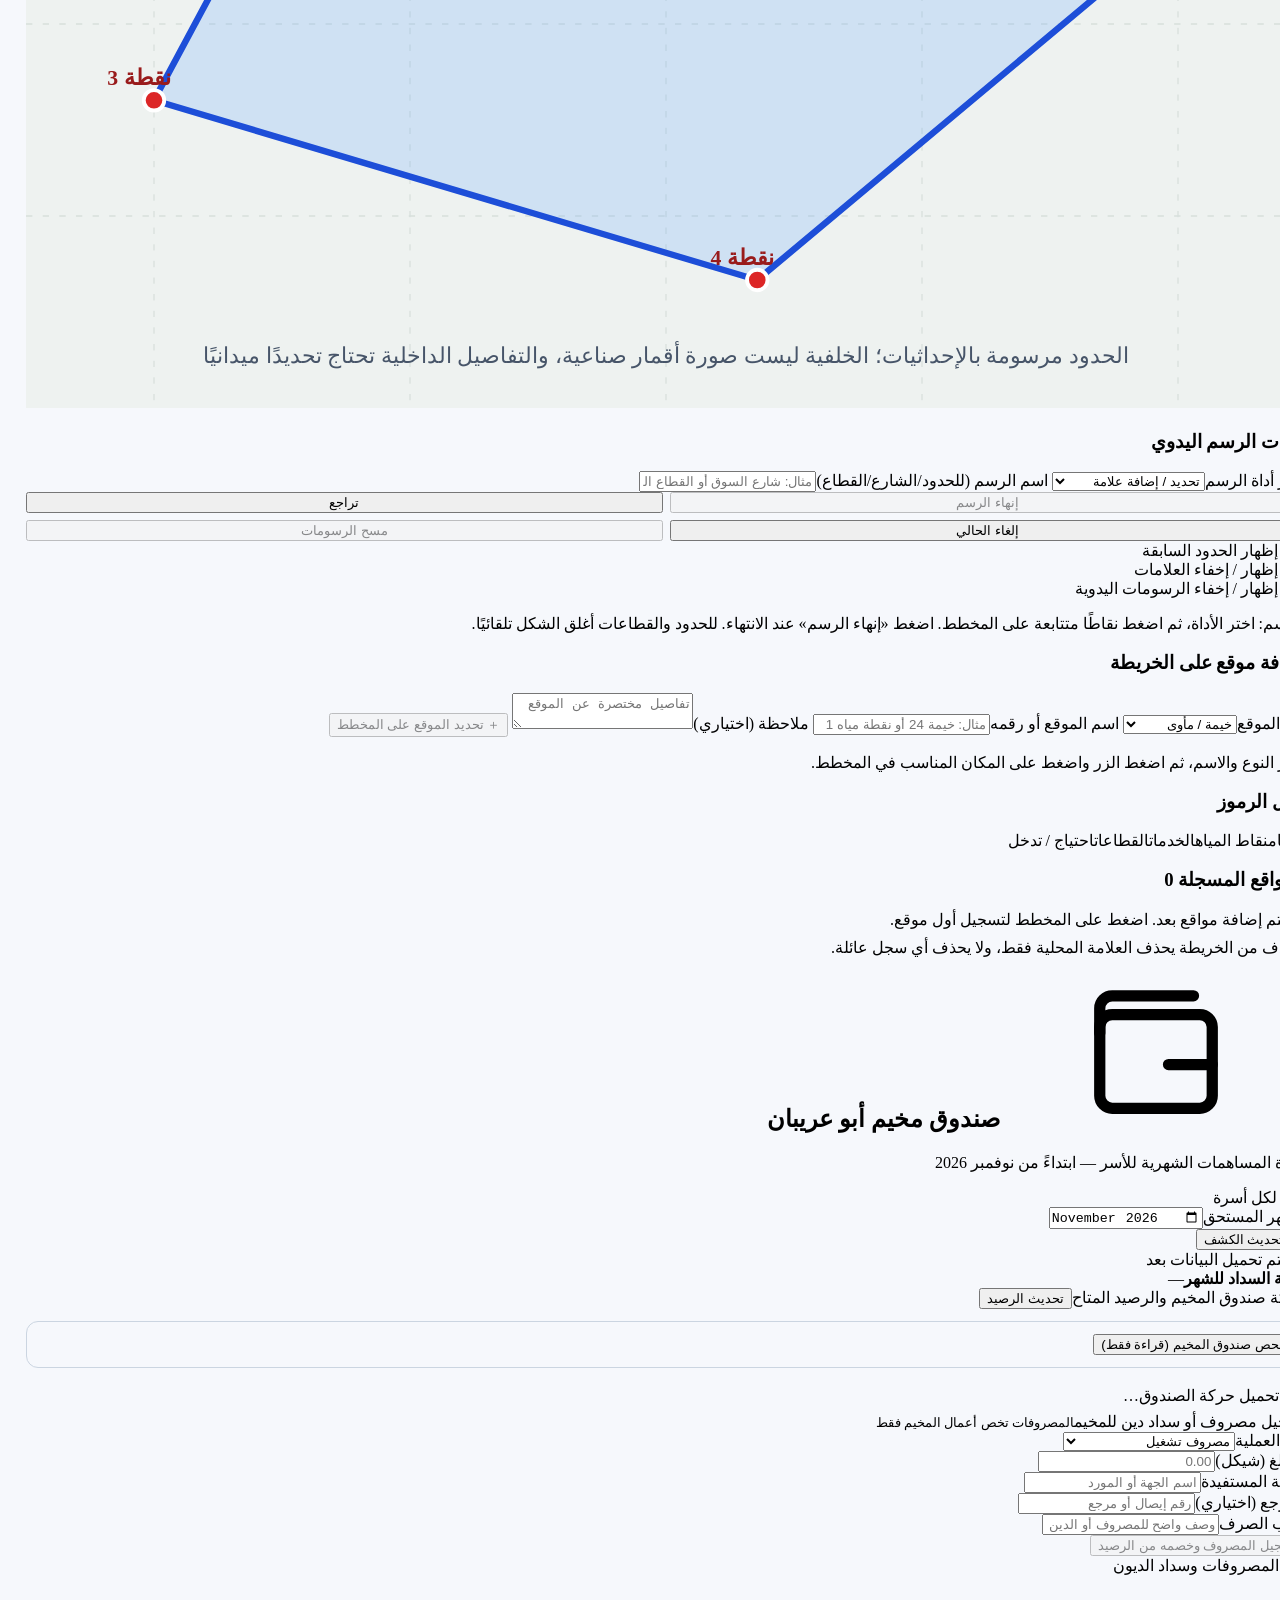
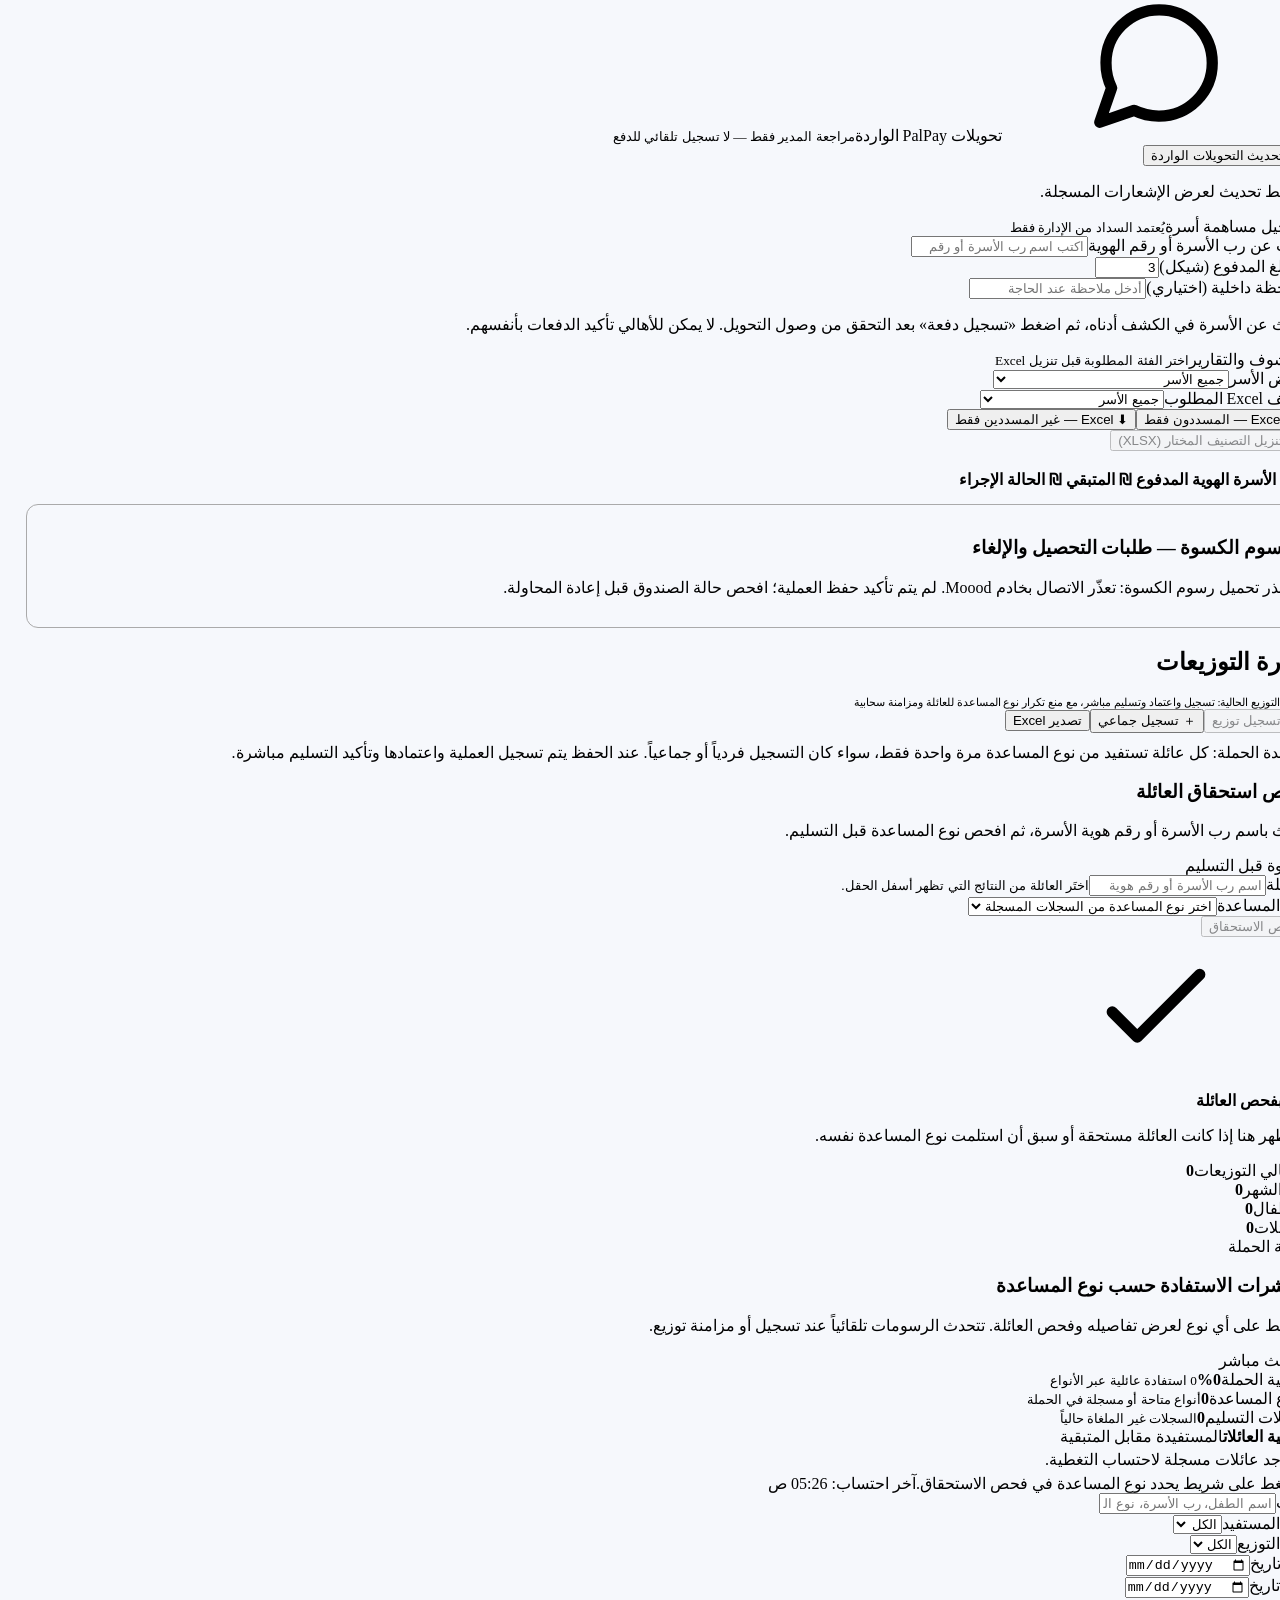
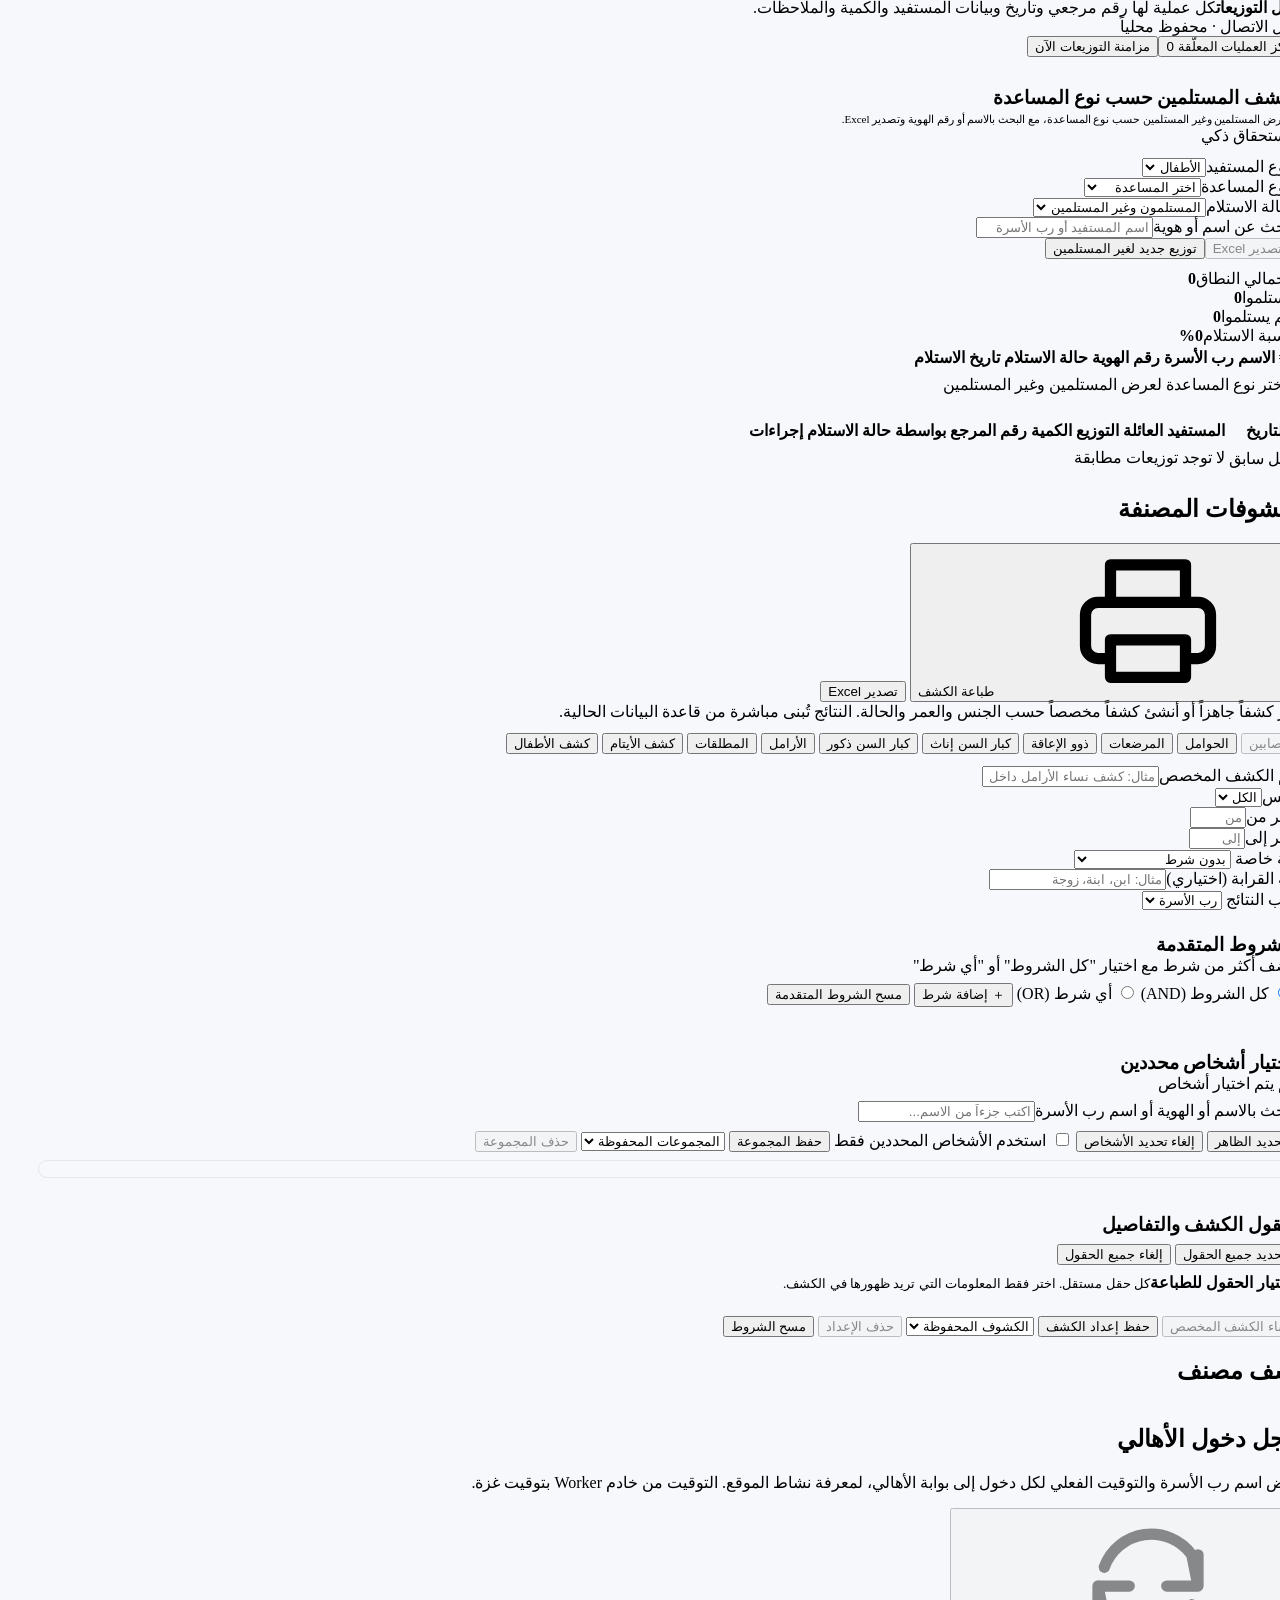
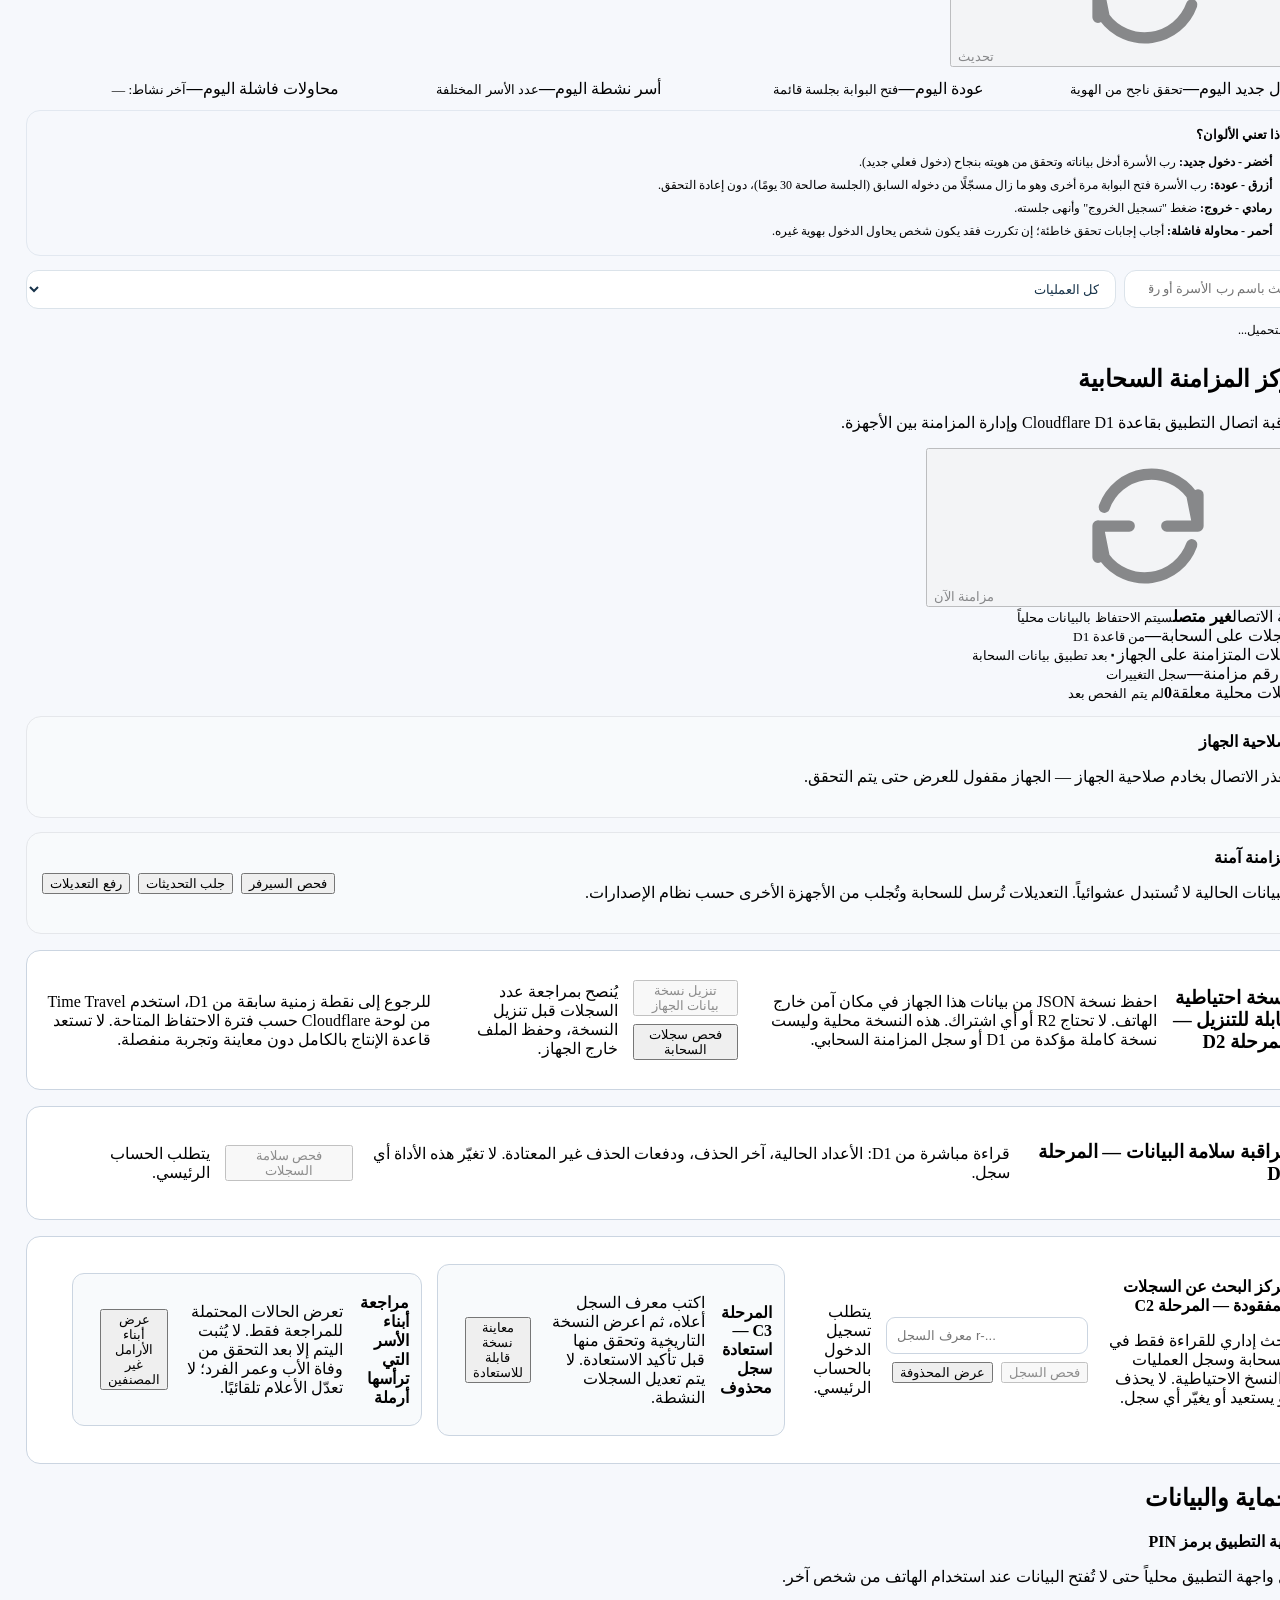
==== commit 11bdf9d6: "Add files via upload" ====
--- a/public/index.html
+++ b/public/index.html
@@ -2,6 +2,46 @@
 
 <html dir="rtl" lang="ar">
 <head>
+<script id="moood-v84-boot-diagnostics">
+(function(){
+  var VERSION='84', problems=[], banner;
+  function show(message){
+    problems.push(String(message));
+    function paint(){
+      if(!document.body)return;
+      if(!banner){banner=document.createElement('div');banner.id='moood-boot-error';banner.setAttribute('role','status');banner.style.cssText='position:fixed;top:0;left:0;right:0;z-index:2147483647;pointer-events:none;background:#a50016;color:white;padding:9px 12px;font:12px/1.6 sans-serif;direction:rtl;white-space:pre-wrap;overflow-wrap:anywhere;max-height:40vh;overflow-y:auto';document.body.appendChild(banner);}
+      banner.textContent=problems.slice(-4).join('\n');
+    }
+    if(document.body)paint();else document.addEventListener('DOMContentLoaded',paint,{once:true});
+  }
+  window.__MOOOD_BOOT_ERROR__=show;
+  window.addEventListener('error',function(e){
+    if(e.target&&e.target!==window){var el=e.target;if(el.tagName==='SCRIPT'||el.tagName==='LINK')show('تعذر تحميل مورد: '+(el.src||el.href));return;}
+    show('JavaScript: '+(e.message||'خطأ غير معروف')+' | '+(e.filename||'unknown')+':'+(e.lineno||0));
+  },true);
+  window.addEventListener('unhandledrejection',function(e){show('Promise: '+String(e.reason&&e.reason.message||e.reason||'غير معروف'));});
+  window.addEventListener('load',function(){setTimeout(async function(){
+    if(window.__MOOOD_BOOTED__===true)return;
+    var status='غير متاح',type='غير متاح',length='غير متاح';
+    try{var r=await fetch('./app.js?v='+VERSION+'&diagnostic='+Date.now(),{cache:'no-store'});status=r.status;type=r.headers.get('content-type')||'';length=(await r.text()).length;}catch(e){status='fetch failed: '+e.message;}
+    show('app.js لم يكتمل | HTTP '+status+' | content-type: '+type+' | length: '+length+' | SW controller: '+Boolean(navigator.serviceWorker&&navigator.serviceWorker.controller));
+  },3000);});
+  // One-time, version-aware cleanup: never touch localStorage or IndexedDB.
+  if('serviceWorker' in navigator){
+    navigator.serviceWorker.getRegistration('./').then(async function(reg){
+      if(!reg||!reg.active)return;
+      var active=reg.active.scriptURL||'';
+      if(new URL(active).searchParams.get('v')===VERSION)return;
+      var guard='moood-sw-cleanup-'+VERSION;
+      try{if(sessionStorage.getItem(guard)==='done')return;sessionStorage.setItem(guard,'done');}catch(e){return;}
+      await reg.unregister();
+      if('caches' in window){var keys=await caches.keys();await Promise.all(keys.filter(function(k){return k.startsWith('abu-oreiban-')}).map(function(k){return caches.delete(k)}));}
+      location.reload();
+    }).catch(function(e){show('SW cleanup: '+e.message)});
+  }
+})();
+</script>
+
 <style id="abu-v76-first-paint">html,body{margin:0;min-height:100%;background:#f6f8fc}#abu-startup{position:fixed;inset:0;z-index:2147483000;display:grid;place-items:center;background:#f6f8fc;color:#102a43;direction:rtl;font-family:Arial,sans-serif}#abu-startup .abu-panel{text-align:center;width:min(84vw,360px);padding:30px 18px}#abu-startup .abu-mark{width:76px;height:76px;margin:0 auto 19px;border-radius:24px;background:linear-gradient(145deg,#0b776b,#124b70);display:grid;place-items:center}#abu-startup .abu-mark svg{width:44px;height:44px;stroke:#fff;fill:none;stroke-width:1.8;stroke-linecap:round;stroke-linejoin:round}#abu-startup .abu-title{font-size:23px;font-weight:800;line-height:1.7}#abu-startup .abu-sub{font-size:13px;color:#5c7086;margin-top:5px}#abu-startup .abu-progress{height:3px;background:#dce7ee;border-radius:99px;overflow:hidden;margin:27px auto 15px;max-width:225px}#abu-startup .abu-progress:after{content:"";display:block;height:100%;width:35%;background:#0d887c;border-radius:inherit;animation:abu-v75-slide 1.25s ease-in-out infinite}#abu-startup .abu-state{font-size:12px;color:#60778c;min-height:22px}#abu-startup .abu-foot{position:absolute;bottom:max(22px,env(safe-area-inset-bottom));font-size:11px;color:#8493a5;left:0;right:0;text-align:center}@media(prefers-color-scheme:dark){html,body,#abu-startup{background:#101b2c}#abu-startup{color:#edf4fa}}@media(prefers-reduced-motion:reduce){#abu-startup .abu-progress:after{animation:none}}</style>
 <link href="./manifest.webmanifest" rel="manifest"/>
 <meta content="#0f172a" name="theme-color"/>
@@ -26,7 +66,7 @@
 
 
 
-</div>
+<div aria-hidden="true" id="abConfirmBackdrop"><div aria-modal="true" id="abConfirmBox" role="dialog"><div id="abConfirmIcon"><svg class="mo-icon" aria-hidden="true" focusable="false"><use href="#mo-icon-check"></use></svg></div><div id="abConfirmTitle">تأكيد العملية</div><div id="abConfirmText"></div><div id="abConfirmActions"><button class="ab-cancel" id="abConfirmCancel">إلغاء</button><button class="ab-ok" id="abConfirmOk">متابعة</button></div></div></div>
 
 
 
@@ -72,9 +112,7 @@
 <link rel="stylesheet" href="./assets/moood-v80-motion.css"/>
 </head>
 <body>
-<div aria-hidden="true" id="abConfirmBackdrop"><div aria-modal="true" id="abConfirmBox" role="dialog"><div id="abConfirmIcon"><svg class="mo-icon" aria-hidden="true" focusable="false"><use href="#mo-icon-check"></use></svg></div><div id="abConfirmTitle">تأكيد العملية</div><div id="abConfirmText"></div><div id="abConfirmActions"><button class="ab-cancel" id="abConfirmCancel">إلغاء</button><button class="ab-ok" id="abConfirmOk">متابعة</button></div></div>
 <div id="abu-startup" role="status" aria-live="polite" aria-label="جار تجهيز تطبيق مخيم أبو عريبان"><div class="abu-panel"><div class="abu-mark"><svg viewBox="0 0 48 48" aria-hidden="true"><path d="M6 23 24 8l18 15M11 21v19h26V21M19 40V28h10v12"/><path d="M17 18h14"/></svg></div><div class="abu-title">مخيم أبو عريبان</div><div class="abu-sub">نظام إدارة بيانات المخيم</div><div class="abu-progress" aria-hidden="true"></div><div class="abu-state" id="abu-startup-state">جارٍ تجهيز الواجهة…</div></div><div class="abu-foot">إدارة مخيم أبو عريبان</div>
-</div><!-- end abu-startup: keep application styles outside removable loading overlay -->
 <style id="mo-v73-perf">
 /* V73: paint and motion safeguards. No layout, colors, labels or data changes. */
 @media (prefers-reduced-motion: reduce){
@@ -1867,13 +1905,12 @@
 <style id="mobile-drawer-final-overrides">
 @media(max-width:700px){.mobile-bottom-nav{display:grid!important;grid-template-columns:repeat(3,minmax(0,1fr))!important;gap:8px!important;padding:7px 12px max(7px,env(safe-area-inset-bottom))!important}.mobile-bottom-nav button{height:52px!important;min-height:52px!important;border-radius:14px!important}.mobile-bottom-nav button small{font-size:11px!important;line-height:14px!important}}
 </style>
-<script src="./scripts/01-login-log-module.js"></script>
-<script src="./scripts/02-family-whatsapp-admin-module.js"></script>
-<script src="./scripts/03-home-phase2-behavior.js"></script>
-<script src="./scripts/04-home-phase3-analysis-behavior.js"></script>
-<script src="./scripts/05-home-phase4-readonly-health.js"></script>
-<script src="./app.js?v=83"></script>
-<script src="./scripts/06-inline.js"></script>
+<script src="./scripts/01-login-log-module.js?v=84"></script>
+<script src="./scripts/02-family-whatsapp-admin-module.js?v=84"></script>
+<script src="./scripts/03-home-phase2-behavior.js?v=84"></script>
+<script src="./scripts/04-home-phase3-analysis-behavior.js?v=84"></script>
+<script src="./scripts/05-home-phase4-readonly-health.js?v=84"></script>
+<script src="./app.js?v=84"></script>
 
 <!-- Interaction phase 2: navigation, drawer and dialog motion; no data-layer changes -->
 <style id="moood-interaction-phase2">
@@ -1893,7 +1930,7 @@
 .drawer-close:focus-visible,.drawer-items button:focus-visible,.mobile-bottom-nav button:focus-visible,.modal button:focus-visible{outline:3px solid #3b82f6;outline-offset:2px}
 @media(prefers-reduced-motion:reduce){.view.active{animation:none!important}.drawer-backdrop,.drawer-panel,.drawer-items button,.mobile-bottom-nav button,.modal .modalbox{transition:none!important}.modal .modalbox{transform:none!important}}
 </style>
-<script src="./scripts/07-moood-interaction-phase2-behavior.js"></script>
+<script src="./scripts/07-moood-interaction-phase2-behavior.js?v=84"></script>
 
 <!-- Interaction phase 3: feedback, real loading states and filter affordances. Presentation only. -->
 <style id="moood-interaction-phase3">
@@ -1919,7 +1956,7 @@
 .table tbody tr:hover{background-color:rgba(37,99,235,.045)}
 @media(prefers-reduced-motion:reduce){.mo-busy-indicator{animation:none;border-right-color:currentColor}.filters :is(input,select),.dist-filters :is(input,select),.empty,.dist-empty,.dist-smart-empty,.table tbody tr{transition:none!important}}
 </style>
-<script src="./scripts/08-moood-interaction-phase3-behavior.js"></script>
+<script src="./scripts/08-moood-interaction-phase3-behavior.js?v=84"></script>
 
 
 <!-- Interaction phase 4: final responsive, accessibility and performance hardening. -->
@@ -1949,7 +1986,7 @@
  .mo-busy-indicator{animation:none!important}
 }
 </style>
-<script src="./scripts/09-moood-interaction-phase4-behavior.js"></script>
+<script src="./scripts/09-moood-interaction-phase4-behavior.js?v=84"></script>
 
 <script id="abu-v77-startup-controller">(function(){'use strict';var screen=document.getElementById('abu-startup');if(!screen)return;var ended=false;var state=document.getElementById('abu-startup-state');function finish(){if(ended)return;ended=true;screen.classList.add('abu-ready');screen.setAttribute('aria-hidden','true');setTimeout(function(){if(screen.parentNode)screen.parentNode.removeChild(screen)},350)}function isReady(){var app=document.querySelector('.app');var view=document.querySelector('.view.active');var login=document.getElementById('displayLoginOverlay');return !!((login&&!login.hidden)||(app&&view&&view.getClientRects().length))}function check(){if(ended)return;if(isReady()){if(state)state.textContent='الواجهة جاهزة';requestAnimationFrame(function(){requestAnimationFrame(finish)})}}if(document.readyState==='complete')check();else window.addEventListener('load',check,{once:true});document.addEventListener('DOMContentLoaded',function(){requestAnimationFrame(check)},{once:true});var observer=new MutationObserver(check);observer.observe(document.body,{childList:true,attributes:true,attributeFilter:['class','hidden'],subtree:false});var tries=0;var ticker=setInterval(function(){check();if(ended||++tries>45){clearInterval(ticker);observer.disconnect()}},200);setTimeout(function(){if(!ended){if(state)state.textContent='التطبيق يستغرق وقتًا أطول من المعتاد…';}},3500);setTimeout(function(){if(!ended){if(state)state.textContent='يمكنك متابعة فتح التطبيق';finish()}},12000)})();</script>
 
@@ -1978,8 +2015,8 @@
 @media(prefers-reduced-motion:reduce){.view.active,#dashboard.view.active .stat,#dashboard.view.active .chart-card,.modal.show .modalbox,.mobile-bottom-nav button.active .mo-bottom-icon,.mobile-bottom-nav button[aria-current="page"] .mo-bottom-icon{animation:none!important;transition:none!important;transform:none!important}}
 @media print{.view.active,#dashboard.view.active .stat,#dashboard.view.active .chart-card,.modal.show .modalbox{animation:none!important;transform:none!important}}
 </style>
-<script defer src="./scripts/10-moood-v80-motion.js"></script>
-<script defer src="./scripts/11-moood-v81-dashboard.js"></script>
+<script defer src="./scripts/10-moood-v80-motion.js?v=84"></script>
+<script defer src="./scripts/11-moood-v81-dashboard.js?v=84"></script>
 </body>
 </html>
 <style>.original-governorate-card .housing-chart-item{cursor:pointer}.original-governorate-card .housing-chart-item.is-chart-active .housing-chart-track{box-shadow:0 0 0 3px rgba(59,130,246,.18),0 4px 14px rgba(37,99,235,.13);transform:translateY(-1px)}.original-governorate-card .housing-chart-item.is-chart-active .housing-chart-fill{filter:brightness(1.16)}</style>
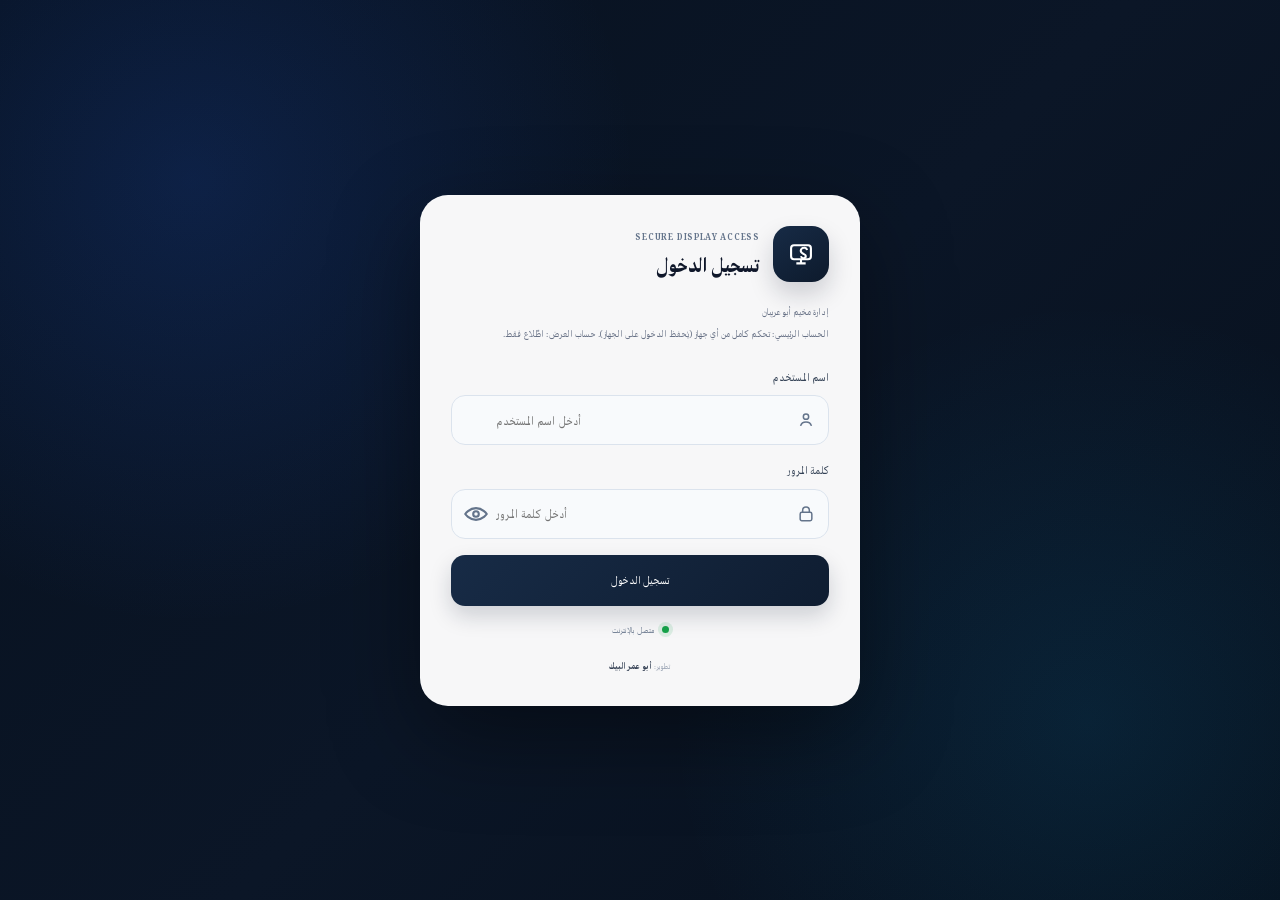
==== commit 4ebba3f1: "Add files via upload" ====
--- a/public/index.html
+++ b/public/index.html
@@ -112,7 +112,7 @@
 <link rel="stylesheet" href="./assets/moood-v80-motion.css"/>
 </head>
 <body>
-<div id="abu-startup" role="status" aria-live="polite" aria-label="جار تجهيز تطبيق مخيم أبو عريبان"><div class="abu-panel"><div class="abu-mark"><svg viewBox="0 0 48 48" aria-hidden="true"><path d="M6 23 24 8l18 15M11 21v19h26V21M19 40V28h10v12"/><path d="M17 18h14"/></svg></div><div class="abu-title">مخيم أبو عريبان</div><div class="abu-sub">نظام إدارة بيانات المخيم</div><div class="abu-progress" aria-hidden="true"></div><div class="abu-state" id="abu-startup-state">جارٍ تجهيز الواجهة…</div></div><div class="abu-foot">إدارة مخيم أبو عريبان</div>
+<div id="abu-startup" role="status" aria-live="polite" aria-label="جار تجهيز تطبيق مخيم أبو عريبان"><div class="abu-panel"><div class="abu-mark"><svg viewBox="0 0 48 48" aria-hidden="true"><path d="M6 23 24 8l18 15M11 21v19h26V21M19 40V28h10v12"/><path d="M17 18h14"/></svg></div><div class="abu-title">مخيم أبو عريبان</div><div class="abu-sub">نظام إدارة بيانات المخيم</div><div class="abu-progress" aria-hidden="true"></div><div class="abu-state" id="abu-startup-state">جارٍ تجهيز الواجهة…</div></div><div class="abu-foot">إدارة مخيم أبو عريبان</div></div>
 <style id="mo-v73-perf">
 /* V73: paint and motion safeguards. No layout, colors, labels or data changes. */
 @media (prefers-reduced-motion: reduce){
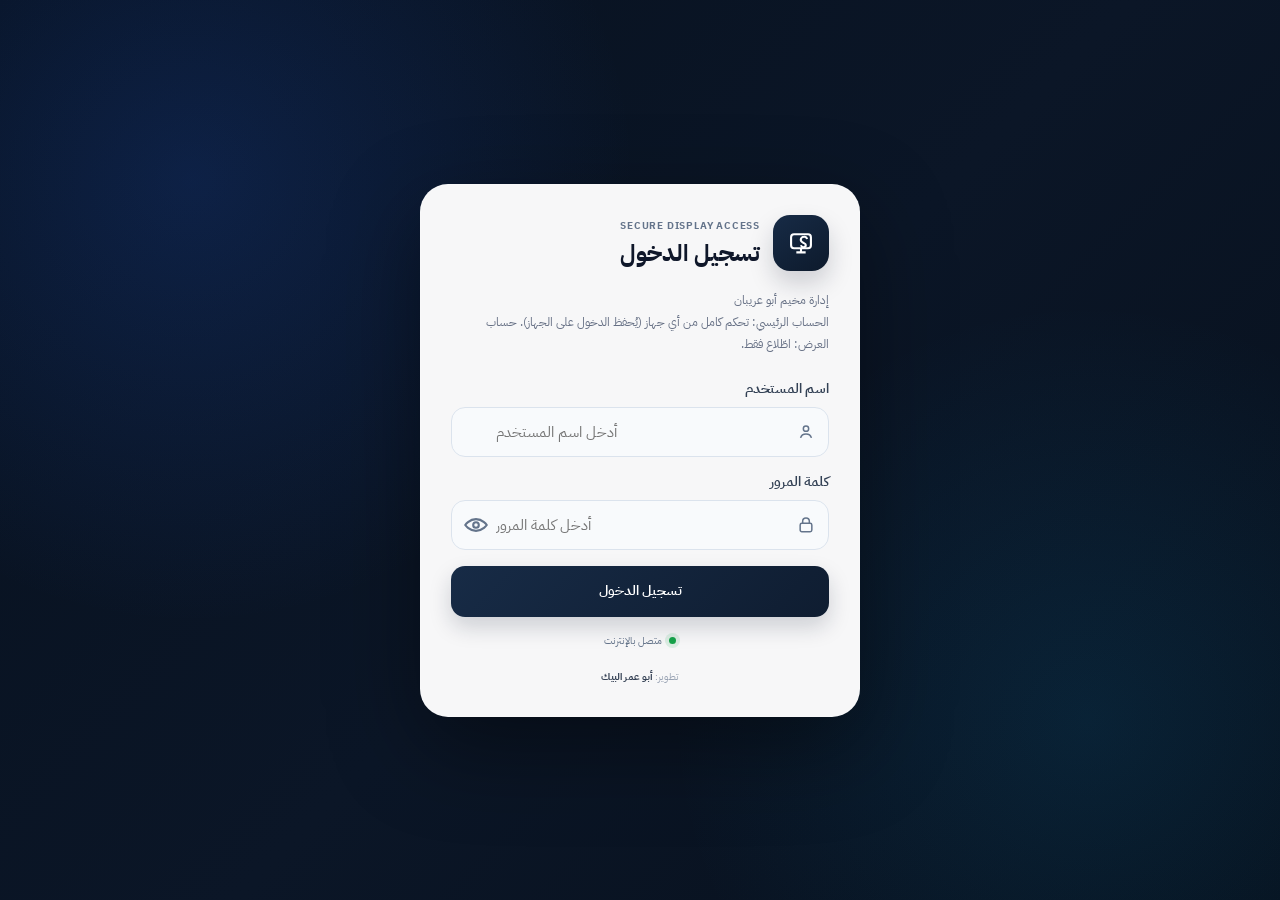
==== commit ba73c858: "Add files via upload" ====
--- a/public/index.html
+++ b/public/index.html
@@ -110,6 +110,15 @@
 
 <link rel="stylesheet" href="./assets/moood-v79-interactions.css"/>
 <link rel="stylesheet" href="./assets/moood-v80-motion.css"/>
+<link rel="preconnect" href="https://fonts.googleapis.com"/>
+<link rel="preconnect" href="https://fonts.gstatic.com" crossorigin/>
+<link rel="stylesheet" href="https://fonts.googleapis.com/css2?family=IBM+Plex+Sans+Arabic:wght@400;500;600;700&display=swap"/>
+
+<style id="moood-official-ibm-plex-font">
+/* Official IBM Plex Sans Arabic via Google Fonts. No aliases to other font files. */
+:root{--type-family:'IBM Plex Sans Arabic',sans-serif!important;--font-body:'IBM Plex Sans Arabic',sans-serif!important;--font-heading:'IBM Plex Sans Arabic',sans-serif!important;--font-numbers:'IBM Plex Sans Arabic',sans-serif!important}
+html,body,body *,body *::before,body *::after,button,input,select,textarea,option,svg text{font-family:'IBM Plex Sans Arabic',sans-serif!important}
+</style>
 </head>
 <body>
 <div id="abu-startup" role="status" aria-live="polite" aria-label="جار تجهيز تطبيق مخيم أبو عريبان"><div class="abu-panel"><div class="abu-mark"><svg viewBox="0 0 48 48" aria-hidden="true"><path d="M6 23 24 8l18 15M11 21v19h26V21M19 40V28h10v12"/><path d="M17 18h14"/></svg></div><div class="abu-title">مخيم أبو عريبان</div><div class="abu-sub">نظام إدارة بيانات المخيم</div><div class="abu-progress" aria-hidden="true"></div><div class="abu-state" id="abu-startup-state">جارٍ تجهيز الواجهة…</div></div><div class="abu-foot">إدارة مخيم أبو عريبان</div></div>
@@ -123,7 +132,7 @@
 }
 html.mo-low-motion .view.active,html.mo-low-motion .local-house,html.mo-low-motion .local-cloud,html.mo-low-motion .local-dot{animation:none!important}
 html.mo-page-hidden .local-house,html.mo-page-hidden .local-cloud,html.mo-page-hidden .local-dot{animation-play-state:paused!important}
-</style><style id="local-font-faces">@font-face{font-family:"IBM Plex Sans Arabic";src:url("./assets/fonts/MF_Tahadath_Regular.woff2") format("woff2");font-weight:400 600;font-display:swap}@font-face{font-family:"IBM Plex Sans Arabic";src:url("./assets/fonts/MF_Tahadath_Bold.woff2") format("woff2");font-weight:700 900;font-display:swap}@font-face{font-family:Cairo;src:url("./assets/fonts/MF_Tahadath_Regular.woff2") format("woff2");font-display:swap}@font-face{font-family:Tajawal;src:url("./assets/fonts/MF_Tahadath_Regular.woff2") format("woff2");font-display:swap}</style><style>
+</style><style>
 :root{--bg:#f5f7fb;--card:#fff;--text:#172033;--muted:#64748b;--line:#e5e7eb;--primary:#2563eb;--primary2:#1d4ed8;--danger:#dc2626;--ok:#059669;--warn:#d97706;--shadow:0 8px 30px rgba(15,23,42,.07);--radius:18px}
 *{box-sizing:border-box}body{margin:0;background:var(--bg);color:var(--text);font-family:Cairo,Tajawal,Arial,sans-serif}
 button,input,select,textarea{font:inherit}button{cursor:pointer}
